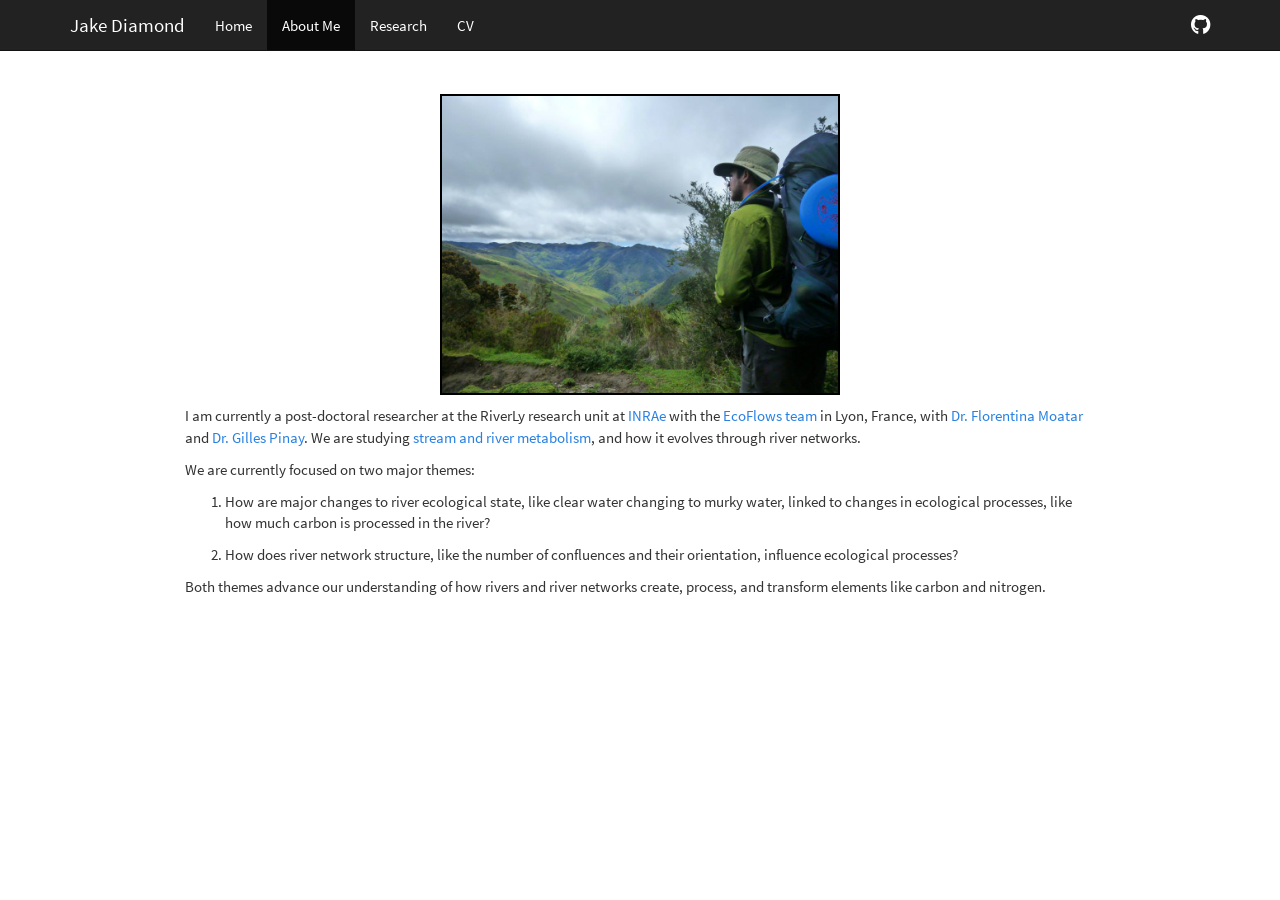
==== about.html @ f37bc291 "updates to about me and research" ====
<!DOCTYPE html>

<html>

<head>

<meta charset="utf-8" />
<meta name="generator" content="pandoc" />
<meta http-equiv="X-UA-Compatible" content="IE=EDGE" />




<title>Jake Diamond’s Research Website</title>

<script src="site_libs/jquery-1.11.3/jquery.min.js"></script>
<meta name="viewport" content="width=device-width, initial-scale=1" />
<link href="site_libs/bootstrap-3.3.5/css/cosmo.min.css" rel="stylesheet" />
<script src="site_libs/bootstrap-3.3.5/js/bootstrap.min.js"></script>
<script src="site_libs/bootstrap-3.3.5/shim/html5shiv.min.js"></script>
<script src="site_libs/bootstrap-3.3.5/shim/respond.min.js"></script>
<script src="site_libs/navigation-1.1/tabsets.js"></script>
<link href="site_libs/highlightjs-9.12.0/textmate.css" rel="stylesheet" />
<script src="site_libs/highlightjs-9.12.0/highlight.js"></script>
<link href="site_libs/font-awesome-5.1.0/css/all.css" rel="stylesheet" />
<link href="site_libs/font-awesome-5.1.0/css/v4-shims.css" rel="stylesheet" />
<meta name="title" content="Jake Diamond's Website">
<meta name="description" content="Jake Diamond's Research Website">
<meta name="keywords" content="hydrology, ecology, ecohydrology, science">
<meta name="author" content="Jake Diamond">

<style type="text/css">code{white-space: pre;}</style>
<style type="text/css">
  pre:not([class]) {
    background-color: white;
  }
</style>
<script type="text/javascript">
if (window.hljs) {
  hljs.configure({languages: []});
  hljs.initHighlightingOnLoad();
  if (document.readyState && document.readyState === "complete") {
    window.setTimeout(function() { hljs.initHighlighting(); }, 0);
  }
}
</script>



<style type="text/css">
h1 {
  font-size: 34px;
}
h1.title {
  font-size: 38px;
}
h2 {
  font-size: 30px;
}
h3 {
  font-size: 24px;
}
h4 {
  font-size: 18px;
}
h5 {
  font-size: 16px;
}
h6 {
  font-size: 12px;
}
.table th:not([align]) {
  text-align: left;
}
</style>

<link rel="stylesheet" href="styles.css" type="text/css" />



<style type = "text/css">
.main-container {
  max-width: 940px;
  margin-left: auto;
  margin-right: auto;
}
code {
  color: inherit;
  background-color: rgba(0, 0, 0, 0.04);
}
img {
  max-width:100%;
}
.tabbed-pane {
  padding-top: 12px;
}
.html-widget {
  margin-bottom: 20px;
}
button.code-folding-btn:focus {
  outline: none;
}
summary {
  display: list-item;
}
</style>


<style type="text/css">
/* padding for bootstrap navbar */
body {
  padding-top: 51px;
  padding-bottom: 40px;
}
/* offset scroll position for anchor links (for fixed navbar)  */
.section h1 {
  padding-top: 56px;
  margin-top: -56px;
}
.section h2 {
  padding-top: 56px;
  margin-top: -56px;
}
.section h3 {
  padding-top: 56px;
  margin-top: -56px;
}
.section h4 {
  padding-top: 56px;
  margin-top: -56px;
}
.section h5 {
  padding-top: 56px;
  margin-top: -56px;
}
.section h6 {
  padding-top: 56px;
  margin-top: -56px;
}
.dropdown-submenu {
  position: relative;
}
.dropdown-submenu>.dropdown-menu {
  top: 0;
  left: 100%;
  margin-top: -6px;
  margin-left: -1px;
  border-radius: 0 6px 6px 6px;
}
.dropdown-submenu:hover>.dropdown-menu {
  display: block;
}
.dropdown-submenu>a:after {
  display: block;
  content: " ";
  float: right;
  width: 0;
  height: 0;
  border-color: transparent;
  border-style: solid;
  border-width: 5px 0 5px 5px;
  border-left-color: #cccccc;
  margin-top: 5px;
  margin-right: -10px;
}
.dropdown-submenu:hover>a:after {
  border-left-color: #ffffff;
}
.dropdown-submenu.pull-left {
  float: none;
}
.dropdown-submenu.pull-left>.dropdown-menu {
  left: -100%;
  margin-left: 10px;
  border-radius: 6px 0 6px 6px;
}
</style>

<script>
// manage active state of menu based on current page
$(document).ready(function () {
  // active menu anchor
  href = window.location.pathname
  href = href.substr(href.lastIndexOf('/') + 1)
  if (href === "")
    href = "index.html";
  var menuAnchor = $('a[href="' + href + '"]');

  // mark it active
  menuAnchor.parent().addClass('active');

  // if it's got a parent navbar menu mark it active as well
  menuAnchor.closest('li.dropdown').addClass('active');
});
</script>

<!-- tabsets -->

<style type="text/css">
.tabset-dropdown > .nav-tabs {
  display: inline-table;
  max-height: 500px;
  min-height: 44px;
  overflow-y: auto;
  background: white;
  border: 1px solid #ddd;
  border-radius: 4px;
}

.tabset-dropdown > .nav-tabs > li.active:before {
  content: "";
  font-family: 'Glyphicons Halflings';
  display: inline-block;
  padding: 10px;
  border-right: 1px solid #ddd;
}

.tabset-dropdown > .nav-tabs.nav-tabs-open > li.active:before {
  content: "&#xe258;";
  border: none;
}

.tabset-dropdown > .nav-tabs.nav-tabs-open:before {
  content: "";
  font-family: 'Glyphicons Halflings';
  display: inline-block;
  padding: 10px;
  border-right: 1px solid #ddd;
}

.tabset-dropdown > .nav-tabs > li.active {
  display: block;
}

.tabset-dropdown > .nav-tabs > li > a,
.tabset-dropdown > .nav-tabs > li > a:focus,
.tabset-dropdown > .nav-tabs > li > a:hover {
  border: none;
  display: inline-block;
  border-radius: 4px;
  background-color: transparent;
}

.tabset-dropdown > .nav-tabs.nav-tabs-open > li {
  display: block;
  float: none;
}

.tabset-dropdown > .nav-tabs > li {
  display: none;
}
</style>

<!-- code folding -->




</head>

<body>


<div class="container-fluid main-container">




<div class="navbar navbar-default  navbar-fixed-top" role="navigation">
  <div class="container">
    <div class="navbar-header">
      <button type="button" class="navbar-toggle collapsed" data-toggle="collapse" data-target="#navbar">
        <span class="icon-bar"></span>
        <span class="icon-bar"></span>
        <span class="icon-bar"></span>
      </button>
      <a class="navbar-brand" href="index.html">Jake Diamond</a>
    </div>
    <div id="navbar" class="navbar-collapse collapse">
      <ul class="nav navbar-nav">
        <li>
  <a href="index.html">Home</a>
</li>
<li>
  <a href="about.html">About Me</a>
</li>
<li>
  <a href="research.html">Research</a>
</li>
<li>
  <a href="./docs/CV.pdf">CV</a>
</li>
      </ul>
      <ul class="nav navbar-nav navbar-right">
        <li>
  <a href="http://github.com/jakediamond">
    <span class="fa fa-github fa-lg"></span>
     
  </a>
</li>
      </ul>
    </div><!--/.nav-collapse -->
  </div><!--/.container -->
</div><!--/.navbar -->

<div class="fluid-row" id="header">




</div>


<p><br />
<br />
<img src="images/cordillera_central.jpg" width="400px" style="display:block; margin:auto; padding:2px; background-color:#000000" /></p>
<p>I am currently a post-doctoral researcher at the RiverLy research unit at <a href="https://riverly.inrae.fr/en/home">INRAe</a> with the <a href="https://ecoflows.inrae.fr/">EcoFlows team</a> in Lyon, France, with <a href="https://scholar.google.fr/citations?user=LzbYKSAAAAAJ&amp;hl=en&amp;oi=ao">Dr. Florentina Moatar</a> and <a href="https://scholar.google.fr/citations?hl=en&amp;user=gZAJ_rQAAAAJ">Dr. Gilles Pinay</a>. We are studying <a href="https://en.wikipedia.org/wiki/Stream_metabolism">stream and river metabolism</a>, and how it evolves through river networks.</p>
<p>We are currently focused on two major themes:</p>
<ol style="list-style-type: decimal">
<li><p>How are major changes to river ecological state, like clear water changing to murky water, linked to changes in ecological processes, like how much carbon is processed in the river?</p></li>
<li><p>How does river network structure, like the number of confluences and their orientation, influence ecological processes?</p></li>
</ol>
<p>Both themes advance our understanding of how rivers and river networks create, process, and transform elements like carbon and nitrogen.</p>




</div>

<script>

// add bootstrap table styles to pandoc tables
function bootstrapStylePandocTables() {
  $('tr.header').parent('thead').parent('table').addClass('table table-condensed');
}
$(document).ready(function () {
  bootstrapStylePandocTables();
});


</script>

<!-- tabsets -->

<script>
$(document).ready(function () {
  window.buildTabsets("TOC");
});

$(document).ready(function () {
  $('.tabset-dropdown > .nav-tabs > li').click(function () {
    $(this).parent().toggleClass('nav-tabs-open')
  });
});
</script>

<!-- code folding -->


<!-- dynamically load mathjax for compatibility with self-contained -->
<script>
  (function () {
    var script = document.createElement("script");
    script.type = "text/javascript";
    script.src  = "https://mathjax.rstudio.com/latest/MathJax.js?config=TeX-AMS-MML_HTMLorMML";
    document.getElementsByTagName("head")[0].appendChild(script);
  })();
</script>

</body>
</html>
---- site_libs/bootstrap-3.3.5/css/cosmo.min.css ----
@font-face {
  font-family: 'Source Sans Pro';
  font-style: normal;
  font-weight: 300;
  src: url(fonts/SourceSansProLight.ttf) format('truetype');
}
@font-face {
  font-family: 'Source Sans Pro';
  font-style: normal;
  font-weight: 400;
  src: url(fonts/SourceSansPro.ttf) format('truetype');
}
@font-face {
  font-family: 'Source Sans Pro';
  font-style: normal;
  font-weight: 700;
  src: url(fonts/SourceSansProBold.ttf) format('truetype');
}

/*!
 * bootswatch v3.3.6
 * Homepage: http://bootswatch.com
 * Copyright 2012-2015 Thomas Park
 * Licensed under MIT
 * Based on Bootstrap
*//*!
 * Bootstrap v3.3.6 (http://getbootstrap.com)
 * Copyright 2011-2015 Twitter, Inc.
 * Licensed under MIT (https://github.com/twbs/bootstrap/blob/master/LICENSE)
 *//*! normalize.css v3.0.3 | MIT License | github.com/necolas/normalize.css */html{font-family:sans-serif;-ms-text-size-adjust:100%;-webkit-text-size-adjust:100%}body{margin:0}article,aside,details,figcaption,figure,footer,header,hgroup,main,menu,nav,section,summary{display:block}audio,canvas,progress,video{display:inline-block;vertical-align:baseline}audio:not([controls]){display:none;height:0}[hidden],template{display:none}a{background-color:transparent}a:active,a:hover{outline:0}abbr[title]{border-bottom:1px dotted}b,strong{font-weight:bold}dfn{font-style:italic}h1{font-size:2em;margin:0.67em 0}mark{background:#ff0;color:#000}small{font-size:80%}sub,sup{font-size:75%;line-height:0;position:relative;vertical-align:baseline}sup{top:-0.5em}sub{bottom:-0.25em}img{border:0}svg:not(:root){overflow:hidden}figure{margin:1em 40px}hr{-webkit-box-sizing:content-box;-moz-box-sizing:content-box;box-sizing:content-box;height:0}pre{overflow:auto}code,kbd,pre,samp{font-family:monospace, monospace;font-size:1em}button,input,optgroup,select,textarea{color:inherit;font:inherit;margin:0}button{overflow:visible}button,select{text-transform:none}button,html input[type="button"],input[type="reset"],input[type="submit"]{-webkit-appearance:button;cursor:pointer}button[disabled],html input[disabled]{cursor:default}button::-moz-focus-inner,input::-moz-focus-inner{border:0;padding:0}input{line-height:normal}input[type="checkbox"],input[type="radio"]{-webkit-box-sizing:border-box;-moz-box-sizing:border-box;box-sizing:border-box;padding:0}input[type="number"]::-webkit-inner-spin-button,input[type="number"]::-webkit-outer-spin-button{height:auto}input[type="search"]{-webkit-appearance:textfield;-webkit-box-sizing:content-box;-moz-box-sizing:content-box;box-sizing:content-box}input[type="search"]::-webkit-search-cancel-button,input[type="search"]::-webkit-search-decoration{-webkit-appearance:none}fieldset{border:1px solid #c0c0c0;margin:0 2px;padding:0.35em 0.625em 0.75em}legend{border:0;padding:0}textarea{overflow:auto}optgroup{font-weight:bold}table{border-collapse:collapse;border-spacing:0}td,th{padding:0}/*! Source: https://github.com/h5bp/html5-boilerplate/blob/master/src/css/main.css */@media print{*,*:before,*:after{background:transparent !important;color:#000 !important;-webkit-box-shadow:none !important;box-shadow:none !important;text-shadow:none !important}a,a:visited{text-decoration:underline}a[href]:after{content:" (" attr(href) ")"}abbr[title]:after{content:" (" attr(title) ")"}a[href^="#"]:after,a[href^="javascript:"]:after{content:""}pre,blockquote{border:1px solid #999;page-break-inside:avoid}thead{display:table-header-group}tr,img{page-break-inside:avoid}img{max-width:100% !important}p,h2,h3{orphans:3;widows:3}h2,h3{page-break-after:avoid}.navbar{display:none}.btn>.caret,.dropup>.btn>.caret{border-top-color:#000 !important}.label{border:1px solid #000}.table{border-collapse:collapse !important}.table td,.table th{background-color:#fff !important}.table-bordered th,.table-bordered td{border:1px solid #ddd !important}}@font-face{font-family:'Glyphicons Halflings';src:url('../fonts/glyphicons-halflings-regular.eot');src:url('../fonts/glyphicons-halflings-regular.eot?#iefix') format('embedded-opentype'),url('../fonts/glyphicons-halflings-regular.woff') format('woff'),url('../fonts/glyphicons-halflings-regular.ttf') format('truetype'),url('../fonts/glyphicons-halflings-regular.svg#glyphicons_halflingsregular') format('svg')}.glyphicon{position:relative;top:1px;display:inline-block;font-family:'Glyphicons Halflings';font-style:normal;font-weight:normal;line-height:1;-webkit-font-smoothing:antialiased;-moz-osx-font-smoothing:grayscale}.glyphicon-asterisk:before{content:"\002a"}.glyphicon-plus:before{content:"\002b"}.glyphicon-euro:before,.glyphicon-eur:before{content:"\20ac"}.glyphicon-minus:before{content:"\2212"}.glyphicon-cloud:before{content:"\2601"}.glyphicon-envelope:before{content:"\2709"}.glyphicon-pencil:before{content:"\270f"}.glyphicon-glass:before{content:"\e001"}.glyphicon-music:before{content:"\e002"}.glyphicon-search:before{content:"\e003"}.glyphicon-heart:before{content:"\e005"}.glyphicon-star:before{content:"\e006"}.glyphicon-star-empty:before{content:"\e007"}.glyphicon-user:before{content:"\e008"}.glyphicon-film:before{content:"\e009"}.glyphicon-th-large:before{content:"\e010"}.glyphicon-th:before{content:"\e011"}.glyphicon-th-list:before{content:"\e012"}.glyphicon-ok:before{content:"\e013"}.glyphicon-remove:before{content:"\e014"}.glyphicon-zoom-in:before{content:"\e015"}.glyphicon-zoom-out:before{content:"\e016"}.glyphicon-off:before{content:"\e017"}.glyphicon-signal:before{content:"\e018"}.glyphicon-cog:before{content:"\e019"}.glyphicon-trash:before{content:"\e020"}.glyphicon-home:before{content:"\e021"}.glyphicon-file:before{content:"\e022"}.glyphicon-time:before{content:"\e023"}.glyphicon-road:before{content:"\e024"}.glyphicon-download-alt:before{content:"\e025"}.glyphicon-download:before{content:"\e026"}.glyphicon-upload:before{content:"\e027"}.glyphicon-inbox:before{content:"\e028"}.glyphicon-play-circle:before{content:"\e029"}.glyphicon-repeat:before{content:"\e030"}.glyphicon-refresh:before{content:"\e031"}.glyphicon-list-alt:before{content:"\e032"}.glyphicon-lock:before{content:"\e033"}.glyphicon-flag:before{content:"\e034"}.glyphicon-headphones:before{content:"\e035"}.glyphicon-volume-off:before{content:"\e036"}.glyphicon-volume-down:before{content:"\e037"}.glyphicon-volume-up:before{content:"\e038"}.glyphicon-qrcode:before{content:"\e039"}.glyphicon-barcode:before{content:"\e040"}.glyphicon-tag:before{content:"\e041"}.glyphicon-tags:before{content:"\e042"}.glyphicon-book:before{content:"\e043"}.glyphicon-bookmark:before{content:"\e044"}.glyphicon-print:before{content:"\e045"}.glyphicon-camera:before{content:"\e046"}.glyphicon-font:before{content:"\e047"}.glyphicon-bold:before{content:"\e048"}.glyphicon-italic:before{content:"\e049"}.glyphicon-text-height:before{content:"\e050"}.glyphicon-text-width:before{content:"\e051"}.glyphicon-align-left:before{content:"\e052"}.glyphicon-align-center:before{content:"\e053"}.glyphicon-align-right:before{content:"\e054"}.glyphicon-align-justify:before{content:"\e055"}.glyphicon-list:before{content:"\e056"}.glyphicon-indent-left:before{content:"\e057"}.glyphicon-indent-right:before{content:"\e058"}.glyphicon-facetime-video:before{content:"\e059"}.glyphicon-picture:before{content:"\e060"}.glyphicon-map-marker:before{content:"\e062"}.glyphicon-adjust:before{content:"\e063"}.glyphicon-tint:before{content:"\e064"}.glyphicon-edit:before{content:"\e065"}.glyphicon-share:before{content:"\e066"}.glyphicon-check:before{content:"\e067"}.glyphicon-move:before{content:"\e068"}.glyphicon-step-backward:before{content:"\e069"}.glyphicon-fast-backward:before{content:"\e070"}.glyphicon-backward:before{content:"\e071"}.glyphicon-play:before{content:"\e072"}.glyphicon-pause:before{content:"\e073"}.glyphicon-stop:before{content:"\e074"}.glyphicon-forward:before{content:"\e075"}.glyphicon-fast-forward:before{content:"\e076"}.glyphicon-step-forward:before{content:"\e077"}.glyphicon-eject:before{content:"\e078"}.glyphicon-chevron-left:before{content:"\e079"}.glyphicon-chevron-right:before{content:"\e080"}.glyphicon-plus-sign:before{content:"\e081"}.glyphicon-minus-sign:before{content:"\e082"}.glyphicon-remove-sign:before{content:"\e083"}.glyphicon-ok-sign:before{content:"\e084"}.glyphicon-question-sign:before{content:"\e085"}.glyphicon-info-sign:before{content:"\e086"}.glyphicon-screenshot:before{content:"\e087"}.glyphicon-remove-circle:before{content:"\e088"}.glyphicon-ok-circle:before{content:"\e089"}.glyphicon-ban-circle:before{content:"\e090"}.glyphicon-arrow-left:before{content:"\e091"}.glyphicon-arrow-right:before{content:"\e092"}.glyphicon-arrow-up:before{content:"\e093"}.glyphicon-arrow-down:before{content:"\e094"}.glyphicon-share-alt:before{content:"\e095"}.glyphicon-resize-full:before{content:"\e096"}.glyphicon-resize-small:before{content:"\e097"}.glyphicon-exclamation-sign:before{content:"\e101"}.glyphicon-gift:before{content:"\e102"}.glyphicon-leaf:before{content:"\e103"}.glyphicon-fire:before{content:"\e104"}.glyphicon-eye-open:before{content:"\e105"}.glyphicon-eye-close:before{content:"\e106"}.glyphicon-warning-sign:before{content:"\e107"}.glyphicon-plane:before{content:"\e108"}.glyphicon-calendar:before{content:"\e109"}.glyphicon-random:before{content:"\e110"}.glyphicon-comment:before{content:"\e111"}.glyphicon-magnet:before{content:"\e112"}.glyphicon-chevron-up:before{content:"\e113"}.glyphicon-chevron-down:before{content:"\e114"}.glyphicon-retweet:before{content:"\e115"}.glyphicon-shopping-cart:before{content:"\e116"}.glyphicon-folder-close:before{content:"\e117"}.glyphicon-folder-open:before{content:"\e118"}.glyphicon-resize-vertical:before{content:"\e119"}.glyphicon-resize-horizontal:before{content:"\e120"}.glyphicon-hdd:before{content:"\e121"}.glyphicon-bullhorn:before{content:"\e122"}.glyphicon-bell:before{content:"\e123"}.glyphicon-certificate:before{content:"\e124"}.glyphicon-thumbs-up:before{content:"\e125"}.glyphicon-thumbs-down:before{content:"\e126"}.glyphicon-hand-right:before{content:"\e127"}.glyphicon-hand-left:before{content:"\e128"}.glyphicon-hand-up:before{content:"\e129"}.glyphicon-hand-down:before{content:"\e130"}.glyphicon-circle-arrow-right:before{content:"\e131"}.glyphicon-circle-arrow-left:before{content:"\e132"}.glyphicon-circle-arrow-up:before{content:"\e133"}.glyphicon-circle-arrow-down:before{content:"\e134"}.glyphicon-globe:before{content:"\e135"}.glyphicon-wrench:before{content:"\e136"}.glyphicon-tasks:before{content:"\e137"}.glyphicon-filter:before{content:"\e138"}.glyphicon-briefcase:before{content:"\e139"}.glyphicon-fullscreen:before{content:"\e140"}.glyphicon-dashboard:before{content:"\e141"}.glyphicon-paperclip:before{content:"\e142"}.glyphicon-heart-empty:before{content:"\e143"}.glyphicon-link:before{content:"\e144"}.glyphicon-phone:before{content:"\e145"}.glyphicon-pushpin:before{content:"\e146"}.glyphicon-usd:before{content:"\e148"}.glyphicon-gbp:before{content:"\e149"}.glyphicon-sort:before{content:"\e150"}.glyphicon-sort-by-alphabet:before{content:"\e151"}.glyphicon-sort-by-alphabet-alt:before{content:"\e152"}.glyphicon-sort-by-order:before{content:"\e153"}.glyphicon-sort-by-order-alt:before{content:"\e154"}.glyphicon-sort-by-attributes:before{content:"\e155"}.glyphicon-sort-by-attributes-alt:before{content:"\e156"}.glyphicon-unchecked:before{content:"\e157"}.glyphicon-expand:before{content:"\e158"}.glyphicon-collapse-down:before{content:"\e159"}.glyphicon-collapse-up:before{content:"\e160"}.glyphicon-log-in:before{content:"\e161"}.glyphicon-flash:before{content:"\e162"}.glyphicon-log-out:before{content:"\e163"}.glyphicon-new-window:before{content:"\e164"}.glyphicon-record:before{content:"\e165"}.glyphicon-save:before{content:"\e166"}.glyphicon-open:before{content:"\e167"}.glyphicon-saved:before{content:"\e168"}.glyphicon-import:before{content:"\e169"}.glyphicon-export:before{content:"\e170"}.glyphicon-send:before{content:"\e171"}.glyphicon-floppy-disk:before{content:"\e172"}.glyphicon-floppy-saved:before{content:"\e173"}.glyphicon-floppy-remove:before{content:"\e174"}.glyphicon-floppy-save:before{content:"\e175"}.glyphicon-floppy-open:before{content:"\e176"}.glyphicon-credit-card:before{content:"\e177"}.glyphicon-transfer:before{content:"\e178"}.glyphicon-cutlery:before{content:"\e179"}.glyphicon-header:before{content:"\e180"}.glyphicon-compressed:before{content:"\e181"}.glyphicon-earphone:before{content:"\e182"}.glyphicon-phone-alt:before{content:"\e183"}.glyphicon-tower:before{content:"\e184"}.glyphicon-stats:before{content:"\e185"}.glyphicon-sd-video:before{content:"\e186"}.glyphicon-hd-video:before{content:"\e187"}.glyphicon-subtitles:before{content:"\e188"}.glyphicon-sound-stereo:before{content:"\e189"}.glyphicon-sound-dolby:before{content:"\e190"}.glyphicon-sound-5-1:before{content:"\e191"}.glyphicon-sound-6-1:before{content:"\e192"}.glyphicon-sound-7-1:before{content:"\e193"}.glyphicon-copyright-mark:before{content:"\e194"}.glyphicon-registration-mark:before{content:"\e195"}.glyphicon-cloud-download:before{content:"\e197"}.glyphicon-cloud-upload:before{content:"\e198"}.glyphicon-tree-conifer:before{content:"\e199"}.glyphicon-tree-deciduous:before{content:"\e200"}.glyphicon-cd:before{content:"\e201"}.glyphicon-save-file:before{content:"\e202"}.glyphicon-open-file:before{content:"\e203"}.glyphicon-level-up:before{content:"\e204"}.glyphicon-copy:before{content:"\e205"}.glyphicon-paste:before{content:"\e206"}.glyphicon-alert:before{content:"\e209"}.glyphicon-equalizer:before{content:"\e210"}.glyphicon-king:before{content:"\e211"}.glyphicon-queen:before{content:"\e212"}.glyphicon-pawn:before{content:"\e213"}.glyphicon-bishop:before{content:"\e214"}.glyphicon-knight:before{content:"\e215"}.glyphicon-baby-formula:before{content:"\e216"}.glyphicon-tent:before{content:"\26fa"}.glyphicon-blackboard:before{content:"\e218"}.glyphicon-bed:before{content:"\e219"}.glyphicon-apple:before{content:"\f8ff"}.glyphicon-erase:before{content:"\e221"}.glyphicon-hourglass:before{content:"\231b"}.glyphicon-lamp:before{content:"\e223"}.glyphicon-duplicate:before{content:"\e224"}.glyphicon-piggy-bank:before{content:"\e225"}.glyphicon-scissors:before{content:"\e226"}.glyphicon-bitcoin:before{content:"\e227"}.glyphicon-btc:before{content:"\e227"}.glyphicon-xbt:before{content:"\e227"}.glyphicon-yen:before{content:"\00a5"}.glyphicon-jpy:before{content:"\00a5"}.glyphicon-ruble:before{content:"\20bd"}.glyphicon-rub:before{content:"\20bd"}.glyphicon-scale:before{content:"\e230"}.glyphicon-ice-lolly:before{content:"\e231"}.glyphicon-ice-lolly-tasted:before{content:"\e232"}.glyphicon-education:before{content:"\e233"}.glyphicon-option-horizontal:before{content:"\e234"}.glyphicon-option-vertical:before{content:"\e235"}.glyphicon-menu-hamburger:before{content:"\e236"}.glyphicon-modal-window:before{content:"\e237"}.glyphicon-oil:before{content:"\e238"}.glyphicon-grain:before{content:"\e239"}.glyphicon-sunglasses:before{content:"\e240"}.glyphicon-text-size:before{content:"\e241"}.glyphicon-text-color:before{content:"\e242"}.glyphicon-text-background:before{content:"\e243"}.glyphicon-object-align-top:before{content:"\e244"}.glyphicon-object-align-bottom:before{content:"\e245"}.glyphicon-object-align-horizontal:before{content:"\e246"}.glyphicon-object-align-left:before{content:"\e247"}.glyphicon-object-align-vertical:before{content:"\e248"}.glyphicon-object-align-right:before{content:"\e249"}.glyphicon-triangle-right:before{content:"\e250"}.glyphicon-triangle-left:before{content:"\e251"}.glyphicon-triangle-bottom:before{content:"\e252"}.glyphicon-triangle-top:before{content:"\e253"}.glyphicon-console:before{content:"\e254"}.glyphicon-superscript:before{content:"\e255"}.glyphicon-subscript:before{content:"\e256"}.glyphicon-menu-left:before{content:"\e257"}.glyphicon-menu-right:before{content:"\e258"}.glyphicon-menu-down:before{content:"\e259"}.glyphicon-menu-up:before{content:"\e260"}*{-webkit-box-sizing:border-box;-moz-box-sizing:border-box;box-sizing:border-box}*:before,*:after{-webkit-box-sizing:border-box;-moz-box-sizing:border-box;box-sizing:border-box}html{font-size:10px;-webkit-tap-highlight-color:rgba(0,0,0,0)}body{font-family:"Source Sans Pro",Calibri,Candara,Arial,sans-serif;font-size:15px;line-height:1.42857143;color:#333333;background-color:#ffffff}input,button,select,textarea{font-family:inherit;font-size:inherit;line-height:inherit}a{color:#2780e3;text-decoration:none}a:hover,a:focus{color:#165ba8;text-decoration:underline}a:focus{outline:thin dotted;outline:5px auto -webkit-focus-ring-color;outline-offset:-2px}figure{margin:0}img{vertical-align:middle}.img-responsive,.thumbnail>img,.thumbnail a>img,.carousel-inner>.item>img,.carousel-inner>.item>a>img{display:block;max-width:100%;height:auto}.img-rounded{border-radius:0}.img-thumbnail{padding:4px;line-height:1.42857143;background-color:#ffffff;border:1px solid #dddddd;border-radius:0;-webkit-transition:all .2s ease-in-out;-o-transition:all .2s ease-in-out;transition:all .2s ease-in-out;display:inline-block;max-width:100%;height:auto}.img-circle{border-radius:50%}hr{margin-top:21px;margin-bottom:21px;border:0;border-top:1px solid #e6e6e6}.sr-only{position:absolute;width:1px;height:1px;margin:-1px;padding:0;overflow:hidden;clip:rect(0, 0, 0, 0);border:0}.sr-only-focusable:active,.sr-only-focusable:focus{position:static;width:auto;height:auto;margin:0;overflow:visible;clip:auto}[role="button"]{cursor:pointer}h1,h2,h3,h4,h5,h6,.h1,.h2,.h3,.h4,.h5,.h6{font-family:"Source Sans Pro",Calibri,Candara,Arial,sans-serif;font-weight:300;line-height:1.1;color:inherit}h1 small,h2 small,h3 small,h4 small,h5 small,h6 small,.h1 small,.h2 small,.h3 small,.h4 small,.h5 small,.h6 small,h1 .small,h2 .small,h3 .small,h4 .small,h5 .small,h6 .small,.h1 .small,.h2 .small,.h3 .small,.h4 .small,.h5 .small,.h6 .small{font-weight:normal;line-height:1;color:#999999}h1,.h1,h2,.h2,h3,.h3{margin-top:21px;margin-bottom:10.5px}h1 small,.h1 small,h2 small,.h2 small,h3 small,.h3 small,h1 .small,.h1 .small,h2 .small,.h2 .small,h3 .small,.h3 .small{font-size:65%}h4,.h4,h5,.h5,h6,.h6{margin-top:10.5px;margin-bottom:10.5px}h4 small,.h4 small,h5 small,.h5 small,h6 small,.h6 small,h4 .small,.h4 .small,h5 .small,.h5 .small,h6 .small,.h6 .small{font-size:75%}h1,.h1{font-size:39px}h2,.h2{font-size:32px}h3,.h3{font-size:26px}h4,.h4{font-size:19px}h5,.h5{font-size:15px}h6,.h6{font-size:13px}p{margin:0 0 10.5px}.lead{margin-bottom:21px;font-size:17px;font-weight:300;line-height:1.4}@media (min-width:768px){.lead{font-size:22.5px}}small,.small{font-size:86%}mark,.mark{background-color:#ff7518;padding:.2em}.text-left{text-align:left}.text-right{text-align:right}.text-center{text-align:center}.text-justify{text-align:justify}.text-nowrap{white-space:nowrap}.text-lowercase{text-transform:lowercase}.text-uppercase{text-transform:uppercase}.text-capitalize{text-transform:capitalize}.text-muted{color:#999999}.text-primary{color:#2780e3}a.text-primary:hover,a.text-primary:focus{color:#1967be}.text-success{color:#ffffff}a.text-success:hover,a.text-success:focus{color:#e6e6e6}.text-info{color:#ffffff}a.text-info:hover,a.text-info:focus{color:#e6e6e6}.text-warning{color:#ffffff}a.text-warning:hover,a.text-warning:focus{color:#e6e6e6}.text-danger{color:#ffffff}a.text-danger:hover,a.text-danger:focus{color:#e6e6e6}.bg-primary{color:#fff;background-color:#2780e3}a.bg-primary:hover,a.bg-primary:focus{background-color:#1967be}.bg-success{background-color:#3fb618}a.bg-success:hover,a.bg-success:focus{background-color:#2f8912}.bg-info{background-color:#9954bb}a.bg-info:hover,a.bg-info:focus{background-color:#7e3f9d}.bg-warning{background-color:#ff7518}a.bg-warning:hover,a.bg-warning:focus{background-color:#e45c00}.bg-danger{background-color:#ff0039}a.bg-danger:hover,a.bg-danger:focus{background-color:#cc002e}.page-header{padding-bottom:9.5px;margin:42px 0 21px;border-bottom:1px solid #e6e6e6}ul,ol{margin-top:0;margin-bottom:10.5px}ul ul,ol ul,ul ol,ol ol{margin-bottom:0}.list-unstyled{padding-left:0;list-style:none}.list-inline{padding-left:0;list-style:none;margin-left:-5px}.list-inline>li{display:inline-block;padding-left:5px;padding-right:5px}dl{margin-top:0;margin-bottom:21px}dt,dd{line-height:1.42857143}dt{font-weight:bold}dd{margin-left:0}@media (min-width:768px){.dl-horizontal dt{float:left;width:160px;clear:left;text-align:right;overflow:hidden;text-overflow:ellipsis;white-space:nowrap}.dl-horizontal dd{margin-left:180px}}abbr[title],abbr[data-original-title]{cursor:help;border-bottom:1px dotted #999999}.initialism{font-size:90%;text-transform:uppercase}blockquote{padding:10.5px 21px;margin:0 0 21px;font-size:18.75px;border-left:5px solid #e6e6e6}blockquote p:last-child,blockquote ul:last-child,blockquote ol:last-child{margin-bottom:0}blockquote footer,blockquote small,blockquote .small{display:block;font-size:80%;line-height:1.42857143;color:#999999}blockquote footer:before,blockquote small:before,blockquote .small:before{content:'\2014 \00A0'}.blockquote-reverse,blockquote.pull-right{padding-right:15px;padding-left:0;border-right:5px solid #e6e6e6;border-left:0;text-align:right}.blockquote-reverse footer:before,blockquote.pull-right footer:before,.blockquote-reverse small:before,blockquote.pull-right small:before,.blockquote-reverse .small:before,blockquote.pull-right .small:before{content:''}.blockquote-reverse footer:after,blockquote.pull-right footer:after,.blockquote-reverse small:after,blockquote.pull-right small:after,.blockquote-reverse .small:after,blockquote.pull-right .small:after{content:'\00A0 \2014'}address{margin-bottom:21px;font-style:normal;line-height:1.42857143}code,kbd,pre,samp{font-family:monospace}code{padding:2px 4px;font-size:90%;color:#c7254e;background-color:#f9f2f4;border-radius:0}kbd{padding:2px 4px;font-size:90%;color:#ffffff;background-color:#333333;border-radius:0;-webkit-box-shadow:inset 0 -1px 0 rgba(0,0,0,0.25);box-shadow:inset 0 -1px 0 rgba(0,0,0,0.25)}kbd kbd{padding:0;font-size:100%;font-weight:bold;-webkit-box-shadow:none;box-shadow:none}pre{display:block;padding:10px;margin:0 0 10.5px;font-size:14px;line-height:1.42857143;word-break:break-all;word-wrap:break-word;color:#333333;background-color:#f5f5f5;border:1px solid #cccccc;border-radius:0}pre code{padding:0;font-size:inherit;color:inherit;white-space:pre-wrap;background-color:transparent;border-radius:0}.pre-scrollable{max-height:340px;overflow-y:scroll}.container{margin-right:auto;margin-left:auto;padding-left:15px;padding-right:15px}@media (min-width:768px){.container{width:750px}}@media (min-width:992px){.container{width:970px}}@media (min-width:1200px){.container{width:1170px}}.container-fluid{margin-right:auto;margin-left:auto;padding-left:15px;padding-right:15px}.row{margin-left:-15px;margin-right:-15px}.col-xs-1,.col-sm-1,.col-md-1,.col-lg-1,.col-xs-2,.col-sm-2,.col-md-2,.col-lg-2,.col-xs-3,.col-sm-3,.col-md-3,.col-lg-3,.col-xs-4,.col-sm-4,.col-md-4,.col-lg-4,.col-xs-5,.col-sm-5,.col-md-5,.col-lg-5,.col-xs-6,.col-sm-6,.col-md-6,.col-lg-6,.col-xs-7,.col-sm-7,.col-md-7,.col-lg-7,.col-xs-8,.col-sm-8,.col-md-8,.col-lg-8,.col-xs-9,.col-sm-9,.col-md-9,.col-lg-9,.col-xs-10,.col-sm-10,.col-md-10,.col-lg-10,.col-xs-11,.col-sm-11,.col-md-11,.col-lg-11,.col-xs-12,.col-sm-12,.col-md-12,.col-lg-12{position:relative;min-height:1px;padding-left:15px;padding-right:15px}.col-xs-1,.col-xs-2,.col-xs-3,.col-xs-4,.col-xs-5,.col-xs-6,.col-xs-7,.col-xs-8,.col-xs-9,.col-xs-10,.col-xs-11,.col-xs-12{float:left}.col-xs-12{width:100%}.col-xs-11{width:91.66666667%}.col-xs-10{width:83.33333333%}.col-xs-9{width:75%}.col-xs-8{width:66.66666667%}.col-xs-7{width:58.33333333%}.col-xs-6{width:50%}.col-xs-5{width:41.66666667%}.col-xs-4{width:33.33333333%}.col-xs-3{width:25%}.col-xs-2{width:16.66666667%}.col-xs-1{width:8.33333333%}.col-xs-pull-12{right:100%}.col-xs-pull-11{right:91.66666667%}.col-xs-pull-10{right:83.33333333%}.col-xs-pull-9{right:75%}.col-xs-pull-8{right:66.66666667%}.col-xs-pull-7{right:58.33333333%}.col-xs-pull-6{right:50%}.col-xs-pull-5{right:41.66666667%}.col-xs-pull-4{right:33.33333333%}.col-xs-pull-3{right:25%}.col-xs-pull-2{right:16.66666667%}.col-xs-pull-1{right:8.33333333%}.col-xs-pull-0{right:auto}.col-xs-push-12{left:100%}.col-xs-push-11{left:91.66666667%}.col-xs-push-10{left:83.33333333%}.col-xs-push-9{left:75%}.col-xs-push-8{left:66.66666667%}.col-xs-push-7{left:58.33333333%}.col-xs-push-6{left:50%}.col-xs-push-5{left:41.66666667%}.col-xs-push-4{left:33.33333333%}.col-xs-push-3{left:25%}.col-xs-push-2{left:16.66666667%}.col-xs-push-1{left:8.33333333%}.col-xs-push-0{left:auto}.col-xs-offset-12{margin-left:100%}.col-xs-offset-11{margin-left:91.66666667%}.col-xs-offset-10{margin-left:83.33333333%}.col-xs-offset-9{margin-left:75%}.col-xs-offset-8{margin-left:66.66666667%}.col-xs-offset-7{margin-left:58.33333333%}.col-xs-offset-6{margin-left:50%}.col-xs-offset-5{margin-left:41.66666667%}.col-xs-offset-4{margin-left:33.33333333%}.col-xs-offset-3{margin-left:25%}.col-xs-offset-2{margin-left:16.66666667%}.col-xs-offset-1{margin-left:8.33333333%}.col-xs-offset-0{margin-left:0%}@media (min-width:768px){.col-sm-1,.col-sm-2,.col-sm-3,.col-sm-4,.col-sm-5,.col-sm-6,.col-sm-7,.col-sm-8,.col-sm-9,.col-sm-10,.col-sm-11,.col-sm-12{float:left}.col-sm-12{width:100%}.col-sm-11{width:91.66666667%}.col-sm-10{width:83.33333333%}.col-sm-9{width:75%}.col-sm-8{width:66.66666667%}.col-sm-7{width:58.33333333%}.col-sm-6{width:50%}.col-sm-5{width:41.66666667%}.col-sm-4{width:33.33333333%}.col-sm-3{width:25%}.col-sm-2{width:16.66666667%}.col-sm-1{width:8.33333333%}.col-sm-pull-12{right:100%}.col-sm-pull-11{right:91.66666667%}.col-sm-pull-10{right:83.33333333%}.col-sm-pull-9{right:75%}.col-sm-pull-8{right:66.66666667%}.col-sm-pull-7{right:58.33333333%}.col-sm-pull-6{right:50%}.col-sm-pull-5{right:41.66666667%}.col-sm-pull-4{right:33.33333333%}.col-sm-pull-3{right:25%}.col-sm-pull-2{right:16.66666667%}.col-sm-pull-1{right:8.33333333%}.col-sm-pull-0{right:auto}.col-sm-push-12{left:100%}.col-sm-push-11{left:91.66666667%}.col-sm-push-10{left:83.33333333%}.col-sm-push-9{left:75%}.col-sm-push-8{left:66.66666667%}.col-sm-push-7{left:58.33333333%}.col-sm-push-6{left:50%}.col-sm-push-5{left:41.66666667%}.col-sm-push-4{left:33.33333333%}.col-sm-push-3{left:25%}.col-sm-push-2{left:16.66666667%}.col-sm-push-1{left:8.33333333%}.col-sm-push-0{left:auto}.col-sm-offset-12{margin-left:100%}.col-sm-offset-11{margin-left:91.66666667%}.col-sm-offset-10{margin-left:83.33333333%}.col-sm-offset-9{margin-left:75%}.col-sm-offset-8{margin-left:66.66666667%}.col-sm-offset-7{margin-left:58.33333333%}.col-sm-offset-6{margin-left:50%}.col-sm-offset-5{margin-left:41.66666667%}.col-sm-offset-4{margin-left:33.33333333%}.col-sm-offset-3{margin-left:25%}.col-sm-offset-2{margin-left:16.66666667%}.col-sm-offset-1{margin-left:8.33333333%}.col-sm-offset-0{margin-left:0%}}@media (min-width:992px){.col-md-1,.col-md-2,.col-md-3,.col-md-4,.col-md-5,.col-md-6,.col-md-7,.col-md-8,.col-md-9,.col-md-10,.col-md-11,.col-md-12{float:left}.col-md-12{width:100%}.col-md-11{width:91.66666667%}.col-md-10{width:83.33333333%}.col-md-9{width:75%}.col-md-8{width:66.66666667%}.col-md-7{width:58.33333333%}.col-md-6{width:50%}.col-md-5{width:41.66666667%}.col-md-4{width:33.33333333%}.col-md-3{width:25%}.col-md-2{width:16.66666667%}.col-md-1{width:8.33333333%}.col-md-pull-12{right:100%}.col-md-pull-11{right:91.66666667%}.col-md-pull-10{right:83.33333333%}.col-md-pull-9{right:75%}.col-md-pull-8{right:66.66666667%}.col-md-pull-7{right:58.33333333%}.col-md-pull-6{right:50%}.col-md-pull-5{right:41.66666667%}.col-md-pull-4{right:33.33333333%}.col-md-pull-3{right:25%}.col-md-pull-2{right:16.66666667%}.col-md-pull-1{right:8.33333333%}.col-md-pull-0{right:auto}.col-md-push-12{left:100%}.col-md-push-11{left:91.66666667%}.col-md-push-10{left:83.33333333%}.col-md-push-9{left:75%}.col-md-push-8{left:66.66666667%}.col-md-push-7{left:58.33333333%}.col-md-push-6{left:50%}.col-md-push-5{left:41.66666667%}.col-md-push-4{left:33.33333333%}.col-md-push-3{left:25%}.col-md-push-2{left:16.66666667%}.col-md-push-1{left:8.33333333%}.col-md-push-0{left:auto}.col-md-offset-12{margin-left:100%}.col-md-offset-11{margin-left:91.66666667%}.col-md-offset-10{margin-left:83.33333333%}.col-md-offset-9{margin-left:75%}.col-md-offset-8{margin-left:66.66666667%}.col-md-offset-7{margin-left:58.33333333%}.col-md-offset-6{margin-left:50%}.col-md-offset-5{margin-left:41.66666667%}.col-md-offset-4{margin-left:33.33333333%}.col-md-offset-3{margin-left:25%}.col-md-offset-2{margin-left:16.66666667%}.col-md-offset-1{margin-left:8.33333333%}.col-md-offset-0{margin-left:0%}}@media (min-width:1200px){.col-lg-1,.col-lg-2,.col-lg-3,.col-lg-4,.col-lg-5,.col-lg-6,.col-lg-7,.col-lg-8,.col-lg-9,.col-lg-10,.col-lg-11,.col-lg-12{float:left}.col-lg-12{width:100%}.col-lg-11{width:91.66666667%}.col-lg-10{width:83.33333333%}.col-lg-9{width:75%}.col-lg-8{width:66.66666667%}.col-lg-7{width:58.33333333%}.col-lg-6{width:50%}.col-lg-5{width:41.66666667%}.col-lg-4{width:33.33333333%}.col-lg-3{width:25%}.col-lg-2{width:16.66666667%}.col-lg-1{width:8.33333333%}.col-lg-pull-12{right:100%}.col-lg-pull-11{right:91.66666667%}.col-lg-pull-10{right:83.33333333%}.col-lg-pull-9{right:75%}.col-lg-pull-8{right:66.66666667%}.col-lg-pull-7{right:58.33333333%}.col-lg-pull-6{right:50%}.col-lg-pull-5{right:41.66666667%}.col-lg-pull-4{right:33.33333333%}.col-lg-pull-3{right:25%}.col-lg-pull-2{right:16.66666667%}.col-lg-pull-1{right:8.33333333%}.col-lg-pull-0{right:auto}.col-lg-push-12{left:100%}.col-lg-push-11{left:91.66666667%}.col-lg-push-10{left:83.33333333%}.col-lg-push-9{left:75%}.col-lg-push-8{left:66.66666667%}.col-lg-push-7{left:58.33333333%}.col-lg-push-6{left:50%}.col-lg-push-5{left:41.66666667%}.col-lg-push-4{left:33.33333333%}.col-lg-push-3{left:25%}.col-lg-push-2{left:16.66666667%}.col-lg-push-1{left:8.33333333%}.col-lg-push-0{left:auto}.col-lg-offset-12{margin-left:100%}.col-lg-offset-11{margin-left:91.66666667%}.col-lg-offset-10{margin-left:83.33333333%}.col-lg-offset-9{margin-left:75%}.col-lg-offset-8{margin-left:66.66666667%}.col-lg-offset-7{margin-left:58.33333333%}.col-lg-offset-6{margin-left:50%}.col-lg-offset-5{margin-left:41.66666667%}.col-lg-offset-4{margin-left:33.33333333%}.col-lg-offset-3{margin-left:25%}.col-lg-offset-2{margin-left:16.66666667%}.col-lg-offset-1{margin-left:8.33333333%}.col-lg-offset-0{margin-left:0%}}table{background-color:transparent}caption{padding-top:8px;padding-bottom:8px;color:#999999;text-align:left}th{}.table{width:100%;max-width:100%;margin-bottom:21px}.table>thead>tr>th,.table>tbody>tr>th,.table>tfoot>tr>th,.table>thead>tr>td,.table>tbody>tr>td,.table>tfoot>tr>td{padding:8px;line-height:1.42857143;vertical-align:top;border-top:1px solid #dddddd}.table>thead>tr>th{vertical-align:bottom;border-bottom:2px solid #dddddd}.table>caption+thead>tr:first-child>th,.table>colgroup+thead>tr:first-child>th,.table>thead:first-child>tr:first-child>th,.table>caption+thead>tr:first-child>td,.table>colgroup+thead>tr:first-child>td,.table>thead:first-child>tr:first-child>td{border-top:0}.table>tbody+tbody{border-top:2px solid #dddddd}.table .table{background-color:#ffffff}.table-condensed>thead>tr>th,.table-condensed>tbody>tr>th,.table-condensed>tfoot>tr>th,.table-condensed>thead>tr>td,.table-condensed>tbody>tr>td,.table-condensed>tfoot>tr>td{padding:5px}.table-bordered{border:1px solid #dddddd}.table-bordered>thead>tr>th,.table-bordered>tbody>tr>th,.table-bordered>tfoot>tr>th,.table-bordered>thead>tr>td,.table-bordered>tbody>tr>td,.table-bordered>tfoot>tr>td{border:1px solid #dddddd}.table-bordered>thead>tr>th,.table-bordered>thead>tr>td{border-bottom-width:2px}.table-striped>tbody>tr:nth-of-type(odd){background-color:#f9f9f9}.table-hover>tbody>tr:hover{background-color:#f5f5f5}table col[class*="col-"]{position:static;float:none;display:table-column}table td[class*="col-"],table th[class*="col-"]{position:static;float:none;display:table-cell}.table>thead>tr>td.active,.table>tbody>tr>td.active,.table>tfoot>tr>td.active,.table>thead>tr>th.active,.table>tbody>tr>th.active,.table>tfoot>tr>th.active,.table>thead>tr.active>td,.table>tbody>tr.active>td,.table>tfoot>tr.active>td,.table>thead>tr.active>th,.table>tbody>tr.active>th,.table>tfoot>tr.active>th{background-color:#f5f5f5}.table-hover>tbody>tr>td.active:hover,.table-hover>tbody>tr>th.active:hover,.table-hover>tbody>tr.active:hover>td,.table-hover>tbody>tr:hover>.active,.table-hover>tbody>tr.active:hover>th{background-color:#e8e8e8}.table>thead>tr>td.success,.table>tbody>tr>td.success,.table>tfoot>tr>td.success,.table>thead>tr>th.success,.table>tbody>tr>th.success,.table>tfoot>tr>th.success,.table>thead>tr.success>td,.table>tbody>tr.success>td,.table>tfoot>tr.success>td,.table>thead>tr.success>th,.table>tbody>tr.success>th,.table>tfoot>tr.success>th{background-color:#3fb618}.table-hover>tbody>tr>td.success:hover,.table-hover>tbody>tr>th.success:hover,.table-hover>tbody>tr.success:hover>td,.table-hover>tbody>tr:hover>.success,.table-hover>tbody>tr.success:hover>th{background-color:#379f15}.table>thead>tr>td.info,.table>tbody>tr>td.info,.table>tfoot>tr>td.info,.table>thead>tr>th.info,.table>tbody>tr>th.info,.table>tfoot>tr>th.info,.table>thead>tr.info>td,.table>tbody>tr.info>td,.table>tfoot>tr.info>td,.table>thead>tr.info>th,.table>tbody>tr.info>th,.table>tfoot>tr.info>th{background-color:#9954bb}.table-hover>tbody>tr>td.info:hover,.table-hover>tbody>tr>th.info:hover,.table-hover>tbody>tr.info:hover>td,.table-hover>tbody>tr:hover>.info,.table-hover>tbody>tr.info:hover>th{background-color:#8d46b0}.table>thead>tr>td.warning,.table>tbody>tr>td.warning,.table>tfoot>tr>td.warning,.table>thead>tr>th.warning,.table>tbody>tr>th.warning,.table>tfoot>tr>th.warning,.table>thead>tr.warning>td,.table>tbody>tr.warning>td,.table>tfoot>tr.warning>td,.table>thead>tr.warning>th,.table>tbody>tr.warning>th,.table>tfoot>tr.warning>th{background-color:#ff7518}.table-hover>tbody>tr>td.warning:hover,.table-hover>tbody>tr>th.warning:hover,.table-hover>tbody>tr.warning:hover>td,.table-hover>tbody>tr:hover>.warning,.table-hover>tbody>tr.warning:hover>th{background-color:#fe6600}.table>thead>tr>td.danger,.table>tbody>tr>td.danger,.table>tfoot>tr>td.danger,.table>thead>tr>th.danger,.table>tbody>tr>th.danger,.table>tfoot>tr>th.danger,.table>thead>tr.danger>td,.table>tbody>tr.danger>td,.table>tfoot>tr.danger>td,.table>thead>tr.danger>th,.table>tbody>tr.danger>th,.table>tfoot>tr.danger>th{background-color:#ff0039}.table-hover>tbody>tr>td.danger:hover,.table-hover>tbody>tr>th.danger:hover,.table-hover>tbody>tr.danger:hover>td,.table-hover>tbody>tr:hover>.danger,.table-hover>tbody>tr.danger:hover>th{background-color:#e60033}.table-responsive{overflow-x:auto;min-height:0.01%}@media screen and (max-width:767px){.table-responsive{width:100%;margin-bottom:15.75px;overflow-y:hidden;-ms-overflow-style:-ms-autohiding-scrollbar;border:1px solid #dddddd}.table-responsive>.table{margin-bottom:0}.table-responsive>.table>thead>tr>th,.table-responsive>.table>tbody>tr>th,.table-responsive>.table>tfoot>tr>th,.table-responsive>.table>thead>tr>td,.table-responsive>.table>tbody>tr>td,.table-responsive>.table>tfoot>tr>td{white-space:nowrap}.table-responsive>.table-bordered{border:0}.table-responsive>.table-bordered>thead>tr>th:first-child,.table-responsive>.table-bordered>tbody>tr>th:first-child,.table-responsive>.table-bordered>tfoot>tr>th:first-child,.table-responsive>.table-bordered>thead>tr>td:first-child,.table-responsive>.table-bordered>tbody>tr>td:first-child,.table-responsive>.table-bordered>tfoot>tr>td:first-child{border-left:0}.table-responsive>.table-bordered>thead>tr>th:last-child,.table-responsive>.table-bordered>tbody>tr>th:last-child,.table-responsive>.table-bordered>tfoot>tr>th:last-child,.table-responsive>.table-bordered>thead>tr>td:last-child,.table-responsive>.table-bordered>tbody>tr>td:last-child,.table-responsive>.table-bordered>tfoot>tr>td:last-child{border-right:0}.table-responsive>.table-bordered>tbody>tr:last-child>th,.table-responsive>.table-bordered>tfoot>tr:last-child>th,.table-responsive>.table-bordered>tbody>tr:last-child>td,.table-responsive>.table-bordered>tfoot>tr:last-child>td{border-bottom:0}}fieldset{padding:0;margin:0;border:0;min-width:0}legend{display:block;width:100%;padding:0;margin-bottom:21px;font-size:22.5px;line-height:inherit;color:#333333;border:0;border-bottom:1px solid #e5e5e5}label{display:inline-block;max-width:100%;margin-bottom:5px;font-weight:bold}input[type="search"]{-webkit-box-sizing:border-box;-moz-box-sizing:border-box;box-sizing:border-box}input[type="radio"],input[type="checkbox"]{margin:4px 0 0;margin-top:1px \9;line-height:normal}input[type="file"]{display:block}input[type="range"]{display:block;width:100%}select[multiple],select[size]{height:auto}input[type="file"]:focus,input[type="radio"]:focus,input[type="checkbox"]:focus{outline:thin dotted;outline:5px auto -webkit-focus-ring-color;outline-offset:-2px}output{display:block;padding-top:11px;font-size:15px;line-height:1.42857143;color:#333333}.form-control{display:block;width:100%;height:43px;padding:10px 18px;font-size:15px;line-height:1.42857143;color:#333333;background-color:#ffffff;background-image:none;border:1px solid #cccccc;border-radius:0;-webkit-box-shadow:inset 0 1px 1px rgba(0,0,0,0.075);box-shadow:inset 0 1px 1px rgba(0,0,0,0.075);-webkit-transition:border-color ease-in-out .15s,-webkit-box-shadow ease-in-out .15s;-o-transition:border-color ease-in-out .15s,box-shadow ease-in-out .15s;transition:border-color ease-in-out .15s,box-shadow ease-in-out .15s}.form-control:focus{border-color:#66afe9;outline:0;-webkit-box-shadow:inset 0 1px 1px rgba(0,0,0,0.075),0 0 8px rgba(102,175,233,0.6);box-shadow:inset 0 1px 1px rgba(0,0,0,0.075),0 0 8px rgba(102,175,233,0.6)}.form-control::-moz-placeholder{color:#999999;opacity:1}.form-control:-ms-input-placeholder{color:#999999}.form-control::-webkit-input-placeholder{color:#999999}.form-control::-ms-expand{border:0;background-color:transparent}.form-control[disabled],.form-control[readonly],fieldset[disabled] .form-control{background-color:#e6e6e6;opacity:1}.form-control[disabled],fieldset[disabled] .form-control{cursor:not-allowed}textarea.form-control{height:auto}input[type="search"]{-webkit-appearance:none}@media screen and (-webkit-min-device-pixel-ratio:0){input[type="date"].form-control,input[type="time"].form-control,input[type="datetime-local"].form-control,input[type="month"].form-control{line-height:43px}input[type="date"].input-sm,input[type="time"].input-sm,input[type="datetime-local"].input-sm,input[type="month"].input-sm,.input-group-sm input[type="date"],.input-group-sm input[type="time"],.input-group-sm input[type="datetime-local"],.input-group-sm input[type="month"]{line-height:31px}input[type="date"].input-lg,input[type="time"].input-lg,input[type="datetime-local"].input-lg,input[type="month"].input-lg,.input-group-lg input[type="date"],.input-group-lg input[type="time"],.input-group-lg input[type="datetime-local"],.input-group-lg input[type="month"]{line-height:64px}}.form-group{margin-bottom:15px}.radio,.checkbox{position:relative;display:block;margin-top:10px;margin-bottom:10px}.radio label,.checkbox label{min-height:21px;padding-left:20px;margin-bottom:0;font-weight:normal;cursor:pointer}.radio input[type="radio"],.radio-inline input[type="radio"],.checkbox input[type="checkbox"],.checkbox-inline input[type="checkbox"]{position:absolute;margin-left:-20px;margin-top:4px \9}.radio+.radio,.checkbox+.checkbox{margin-top:-5px}.radio-inline,.checkbox-inline{position:relative;display:inline-block;padding-left:20px;margin-bottom:0;vertical-align:middle;font-weight:normal;cursor:pointer}.radio-inline+.radio-inline,.checkbox-inline+.checkbox-inline{margin-top:0;margin-left:10px}input[type="radio"][disabled],input[type="checkbox"][disabled],input[type="radio"].disabled,input[type="checkbox"].disabled,fieldset[disabled] input[type="radio"],fieldset[disabled] input[type="checkbox"]{cursor:not-allowed}.radio-inline.disabled,.checkbox-inline.disabled,fieldset[disabled] .radio-inline,fieldset[disabled] .checkbox-inline{cursor:not-allowed}.radio.disabled label,.checkbox.disabled label,fieldset[disabled] .radio label,fieldset[disabled] .checkbox label{cursor:not-allowed}.form-control-static{padding-top:11px;padding-bottom:11px;margin-bottom:0;min-height:36px}.form-control-static.input-lg,.form-control-static.input-sm{padding-left:0;padding-right:0}.input-sm{height:31px;padding:5px 10px;font-size:13px;line-height:1.5;border-radius:0}select.input-sm{height:31px;line-height:31px}textarea.input-sm,select[multiple].input-sm{height:auto}.form-group-sm .form-control{height:31px;padding:5px 10px;font-size:13px;line-height:1.5;border-radius:0}.form-group-sm select.form-control{height:31px;line-height:31px}.form-group-sm textarea.form-control,.form-group-sm select[multiple].form-control{height:auto}.form-group-sm .form-control-static{height:31px;min-height:34px;padding:6px 10px;font-size:13px;line-height:1.5}.input-lg{height:64px;padding:18px 30px;font-size:19px;line-height:1.3333333;border-radius:0}select.input-lg{height:64px;line-height:64px}textarea.input-lg,select[multiple].input-lg{height:auto}.form-group-lg .form-control{height:64px;padding:18px 30px;font-size:19px;line-height:1.3333333;border-radius:0}.form-group-lg select.form-control{height:64px;line-height:64px}.form-group-lg textarea.form-control,.form-group-lg select[multiple].form-control{height:auto}.form-group-lg .form-control-static{height:64px;min-height:40px;padding:19px 30px;font-size:19px;line-height:1.3333333}.has-feedback{position:relative}.has-feedback .form-control{padding-right:53.75px}.form-control-feedback{position:absolute;top:0;right:0;z-index:2;display:block;width:43px;height:43px;line-height:43px;text-align:center;pointer-events:none}.input-lg+.form-control-feedback,.input-group-lg+.form-control-feedback,.form-group-lg .form-control+.form-control-feedback{width:64px;height:64px;line-height:64px}.input-sm+.form-control-feedback,.input-group-sm+.form-control-feedback,.form-group-sm .form-control+.form-control-feedback{width:31px;height:31px;line-height:31px}.has-success .help-block,.has-success .control-label,.has-success .radio,.has-success .checkbox,.has-success .radio-inline,.has-success .checkbox-inline,.has-success.radio label,.has-success.checkbox label,.has-success.radio-inline label,.has-success.checkbox-inline label{color:#ffffff}.has-success .form-control{border-color:#ffffff;-webkit-box-shadow:inset 0 1px 1px rgba(0,0,0,0.075);box-shadow:inset 0 1px 1px rgba(0,0,0,0.075)}.has-success .form-control:focus{border-color:#e6e6e6;-webkit-box-shadow:inset 0 1px 1px rgba(0,0,0,0.075),0 0 6px #fff;box-shadow:inset 0 1px 1px rgba(0,0,0,0.075),0 0 6px #fff}.has-success .input-group-addon{color:#ffffff;border-color:#ffffff;background-color:#3fb618}.has-success .form-control-feedback{color:#ffffff}.has-warning .help-block,.has-warning .control-label,.has-warning .radio,.has-warning .checkbox,.has-warning .radio-inline,.has-warning .checkbox-inline,.has-warning.radio label,.has-warning.checkbox label,.has-warning.radio-inline label,.has-warning.checkbox-inline label{color:#ffffff}.has-warning .form-control{border-color:#ffffff;-webkit-box-shadow:inset 0 1px 1px rgba(0,0,0,0.075);box-shadow:inset 0 1px 1px rgba(0,0,0,0.075)}.has-warning .form-control:focus{border-color:#e6e6e6;-webkit-box-shadow:inset 0 1px 1px rgba(0,0,0,0.075),0 0 6px #fff;box-shadow:inset 0 1px 1px rgba(0,0,0,0.075),0 0 6px #fff}.has-warning .input-group-addon{color:#ffffff;border-color:#ffffff;background-color:#ff7518}.has-warning .form-control-feedback{color:#ffffff}.has-error .help-block,.has-error .control-label,.has-error .radio,.has-error .checkbox,.has-error .radio-inline,.has-error .checkbox-inline,.has-error.radio label,.has-error.checkbox label,.has-error.radio-inline label,.has-error.checkbox-inline label{color:#ffffff}.has-error .form-control{border-color:#ffffff;-webkit-box-shadow:inset 0 1px 1px rgba(0,0,0,0.075);box-shadow:inset 0 1px 1px rgba(0,0,0,0.075)}.has-error .form-control:focus{border-color:#e6e6e6;-webkit-box-shadow:inset 0 1px 1px rgba(0,0,0,0.075),0 0 6px #fff;box-shadow:inset 0 1px 1px rgba(0,0,0,0.075),0 0 6px #fff}.has-error .input-group-addon{color:#ffffff;border-color:#ffffff;background-color:#ff0039}.has-error .form-control-feedback{color:#ffffff}.has-feedback label~.form-control-feedback{top:26px}.has-feedback label.sr-only~.form-control-feedback{top:0}.help-block{display:block;margin-top:5px;margin-bottom:10px;color:#737373}@media (min-width:768px){.form-inline .form-group{display:inline-block;margin-bottom:0;vertical-align:middle}.form-inline .form-control{display:inline-block;width:auto;vertical-align:middle}.form-inline .form-control-static{display:inline-block}.form-inline .input-group{display:inline-table;vertical-align:middle}.form-inline .input-group .input-group-addon,.form-inline .input-group .input-group-btn,.form-inline .input-group .form-control{width:auto}.form-inline .input-group>.form-control{width:100%}.form-inline .control-label{margin-bottom:0;vertical-align:middle}.form-inline .radio,.form-inline .checkbox{display:inline-block;margin-top:0;margin-bottom:0;vertical-align:middle}.form-inline .radio label,.form-inline .checkbox label{padding-left:0}.form-inline .radio input[type="radio"],.form-inline .checkbox input[type="checkbox"]{position:relative;margin-left:0}.form-inline .has-feedback .form-control-feedback{top:0}}.form-horizontal .radio,.form-horizontal .checkbox,.form-horizontal .radio-inline,.form-horizontal .checkbox-inline{margin-top:0;margin-bottom:0;padding-top:11px}.form-horizontal .radio,.form-horizontal .checkbox{min-height:32px}.form-horizontal .form-group{margin-left:-15px;margin-right:-15px}@media (min-width:768px){.form-horizontal .control-label{text-align:right;margin-bottom:0;padding-top:11px}}.form-horizontal .has-feedback .form-control-feedback{right:15px}@media (min-width:768px){.form-horizontal .form-group-lg .control-label{padding-top:19px;font-size:19px}}@media (min-width:768px){.form-horizontal .form-group-sm .control-label{padding-top:6px;font-size:13px}}.btn{display:inline-block;margin-bottom:0;font-weight:normal;text-align:center;vertical-align:middle;-ms-touch-action:manipulation;touch-action:manipulation;cursor:pointer;background-image:none;border:1px solid transparent;white-space:nowrap;padding:10px 18px;font-size:15px;line-height:1.42857143;border-radius:0;-webkit-user-select:none;-moz-user-select:none;-ms-user-select:none;user-select:none}.btn:focus,.btn:active:focus,.btn.active:focus,.btn.focus,.btn:active.focus,.btn.active.focus{outline:thin dotted;outline:5px auto -webkit-focus-ring-color;outline-offset:-2px}.btn:hover,.btn:focus,.btn.focus{color:#ffffff;text-decoration:none}.btn:active,.btn.active{outline:0;background-image:none;-webkit-box-shadow:inset 0 3px 5px rgba(0,0,0,0.125);box-shadow:inset 0 3px 5px rgba(0,0,0,0.125)}.btn.disabled,.btn[disabled],fieldset[disabled] .btn{cursor:not-allowed;opacity:0.65;filter:alpha(opacity=65);-webkit-box-shadow:none;box-shadow:none}a.btn.disabled,fieldset[disabled] a.btn{pointer-events:none}.btn-default{color:#ffffff;background-color:#222222;border-color:#222222}.btn-default:focus,.btn-default.focus{color:#ffffff;background-color:#090909;border-color:#000000}.btn-default:hover{color:#ffffff;background-color:#090909;border-color:#040404}.btn-default:active,.btn-default.active,.open>.dropdown-toggle.btn-default{color:#ffffff;background-color:#090909;border-color:#040404}.btn-default:active:hover,.btn-default.active:hover,.open>.dropdown-toggle.btn-default:hover,.btn-default:active:focus,.btn-default.active:focus,.open>.dropdown-toggle.btn-default:focus,.btn-default:active.focus,.btn-default.active.focus,.open>.dropdown-toggle.btn-default.focus{color:#ffffff;background-color:#000000;border-color:#000000}.btn-default:active,.btn-default.active,.open>.dropdown-toggle.btn-default{background-image:none}.btn-default.disabled:hover,.btn-default[disabled]:hover,fieldset[disabled] .btn-default:hover,.btn-default.disabled:focus,.btn-default[disabled]:focus,fieldset[disabled] .btn-default:focus,.btn-default.disabled.focus,.btn-default[disabled].focus,fieldset[disabled] .btn-default.focus{background-color:#222222;border-color:#222222}.btn-default .badge{color:#222222;background-color:#ffffff}.btn-primary{color:#ffffff;background-color:#2780e3;border-color:#2780e3}.btn-primary:focus,.btn-primary.focus{color:#ffffff;background-color:#1967be;border-color:#10427b}.btn-primary:hover{color:#ffffff;background-color:#1967be;border-color:#1862b5}.btn-primary:active,.btn-primary.active,.open>.dropdown-toggle.btn-primary{color:#ffffff;background-color:#1967be;border-color:#1862b5}.btn-primary:active:hover,.btn-primary.active:hover,.open>.dropdown-toggle.btn-primary:hover,.btn-primary:active:focus,.btn-primary.active:focus,.open>.dropdown-toggle.btn-primary:focus,.btn-primary:active.focus,.btn-primary.active.focus,.open>.dropdown-toggle.btn-primary.focus{color:#ffffff;background-color:#15569f;border-color:#10427b}.btn-primary:active,.btn-primary.active,.open>.dropdown-toggle.btn-primary{background-image:none}.btn-primary.disabled:hover,.btn-primary[disabled]:hover,fieldset[disabled] .btn-primary:hover,.btn-primary.disabled:focus,.btn-primary[disabled]:focus,fieldset[disabled] .btn-primary:focus,.btn-primary.disabled.focus,.btn-primary[disabled].focus,fieldset[disabled] .btn-primary.focus{background-color:#2780e3;border-color:#2780e3}.btn-primary .badge{color:#2780e3;background-color:#ffffff}.btn-success{color:#ffffff;background-color:#3fb618;border-color:#3fb618}.btn-success:focus,.btn-success.focus{color:#ffffff;background-color:#2f8912;border-color:#184509}.btn-success:hover{color:#ffffff;background-color:#2f8912;border-color:#2c8011}.btn-success:active,.btn-success.active,.open>.dropdown-toggle.btn-success{color:#ffffff;background-color:#2f8912;border-color:#2c8011}.btn-success:active:hover,.btn-success.active:hover,.open>.dropdown-toggle.btn-success:hover,.btn-success:active:focus,.btn-success.active:focus,.open>.dropdown-toggle.btn-success:focus,.btn-success:active.focus,.btn-success.active.focus,.open>.dropdown-toggle.btn-success.focus{color:#ffffff;background-color:#24690e;border-color:#184509}.btn-success:active,.btn-success.active,.open>.dropdown-toggle.btn-success{background-image:none}.btn-success.disabled:hover,.btn-success[disabled]:hover,fieldset[disabled] .btn-success:hover,.btn-success.disabled:focus,.btn-success[disabled]:focus,fieldset[disabled] .btn-success:focus,.btn-success.disabled.focus,.btn-success[disabled].focus,fieldset[disabled] .btn-success.focus{background-color:#3fb618;border-color:#3fb618}.btn-success .badge{color:#3fb618;background-color:#ffffff}.btn-info{color:#ffffff;background-color:#9954bb;border-color:#9954bb}.btn-info:focus,.btn-info.focus{color:#ffffff;background-color:#7e3f9d;border-color:#522967}.btn-info:hover{color:#ffffff;background-color:#7e3f9d;border-color:#783c96}.btn-info:active,.btn-info.active,.open>.dropdown-toggle.btn-info{color:#ffffff;background-color:#7e3f9d;border-color:#783c96}.btn-info:active:hover,.btn-info.active:hover,.open>.dropdown-toggle.btn-info:hover,.btn-info:active:focus,.btn-info.active:focus,.open>.dropdown-toggle.btn-info:focus,.btn-info:active.focus,.btn-info.active.focus,.open>.dropdown-toggle.btn-info.focus{color:#ffffff;background-color:#6a3484;border-color:#522967}.btn-info:active,.btn-info.active,.open>.dropdown-toggle.btn-info{background-image:none}.btn-info.disabled:hover,.btn-info[disabled]:hover,fieldset[disabled] .btn-info:hover,.btn-info.disabled:focus,.btn-info[disabled]:focus,fieldset[disabled] .btn-info:focus,.btn-info.disabled.focus,.btn-info[disabled].focus,fieldset[disabled] .btn-info.focus{background-color:#9954bb;border-color:#9954bb}.btn-info .badge{color:#9954bb;background-color:#ffffff}.btn-warning{color:#ffffff;background-color:#ff7518;border-color:#ff7518}.btn-warning:focus,.btn-warning.focus{color:#ffffff;background-color:#e45c00;border-color:#983d00}.btn-warning:hover{color:#ffffff;background-color:#e45c00;border-color:#da5800}.btn-warning:active,.btn-warning.active,.open>.dropdown-toggle.btn-warning{color:#ffffff;background-color:#e45c00;border-color:#da5800}.btn-warning:active:hover,.btn-warning.active:hover,.open>.dropdown-toggle.btn-warning:hover,.btn-warning:active:focus,.btn-warning.active:focus,.open>.dropdown-toggle.btn-warning:focus,.btn-warning:active.focus,.btn-warning.active.focus,.open>.dropdown-toggle.btn-warning.focus{color:#ffffff;background-color:#c04d00;border-color:#983d00}.btn-warning:active,.btn-warning.active,.open>.dropdown-toggle.btn-warning{background-image:none}.btn-warning.disabled:hover,.btn-warning[disabled]:hover,fieldset[disabled] .btn-warning:hover,.btn-warning.disabled:focus,.btn-warning[disabled]:focus,fieldset[disabled] .btn-warning:focus,.btn-warning.disabled.focus,.btn-warning[disabled].focus,fieldset[disabled] .btn-warning.focus{background-color:#ff7518;border-color:#ff7518}.btn-warning .badge{color:#ff7518;background-color:#ffffff}.btn-danger{color:#ffffff;background-color:#ff0039;border-color:#ff0039}.btn-danger:focus,.btn-danger.focus{color:#ffffff;background-color:#cc002e;border-color:#80001c}.btn-danger:hover{color:#ffffff;background-color:#cc002e;border-color:#c2002b}.btn-danger:active,.btn-danger.active,.open>.dropdown-toggle.btn-danger{color:#ffffff;background-color:#cc002e;border-color:#c2002b}.btn-danger:active:hover,.btn-danger.active:hover,.open>.dropdown-toggle.btn-danger:hover,.btn-danger:active:focus,.btn-danger.active:focus,.open>.dropdown-toggle.btn-danger:focus,.btn-danger:active.focus,.btn-danger.active.focus,.open>.dropdown-toggle.btn-danger.focus{color:#ffffff;background-color:#a80026;border-color:#80001c}.btn-danger:active,.btn-danger.active,.open>.dropdown-toggle.btn-danger{background-image:none}.btn-danger.disabled:hover,.btn-danger[disabled]:hover,fieldset[disabled] .btn-danger:hover,.btn-danger.disabled:focus,.btn-danger[disabled]:focus,fieldset[disabled] .btn-danger:focus,.btn-danger.disabled.focus,.btn-danger[disabled].focus,fieldset[disabled] .btn-danger.focus{background-color:#ff0039;border-color:#ff0039}.btn-danger .badge{color:#ff0039;background-color:#ffffff}.btn-link{color:#2780e3;font-weight:normal;border-radius:0}.btn-link,.btn-link:active,.btn-link.active,.btn-link[disabled],fieldset[disabled] .btn-link{background-color:transparent;-webkit-box-shadow:none;box-shadow:none}.btn-link,.btn-link:hover,.btn-link:focus,.btn-link:active{border-color:transparent}.btn-link:hover,.btn-link:focus{color:#165ba8;text-decoration:underline;background-color:transparent}.btn-link[disabled]:hover,fieldset[disabled] .btn-link:hover,.btn-link[disabled]:focus,fieldset[disabled] .btn-link:focus{color:#999999;text-decoration:none}.btn-lg,.btn-group-lg>.btn{padding:18px 30px;font-size:19px;line-height:1.3333333;border-radius:0}.btn-sm,.btn-group-sm>.btn{padding:5px 10px;font-size:13px;line-height:1.5;border-radius:0}.btn-xs,.btn-group-xs>.btn{padding:1px 5px;font-size:13px;line-height:1.5;border-radius:0}.btn-block{display:block;width:100%}.btn-block+.btn-block{margin-top:5px}input[type="submit"].btn-block,input[type="reset"].btn-block,input[type="button"].btn-block{width:100%}.fade{opacity:0;-webkit-transition:opacity 0.15s linear;-o-transition:opacity 0.15s linear;transition:opacity 0.15s linear}.fade.in{opacity:1}.collapse{display:none}.collapse.in{display:block}tr.collapse.in{display:table-row}tbody.collapse.in{display:table-row-group}.collapsing{position:relative;height:0;overflow:hidden;-webkit-transition-property:height, visibility;-o-transition-property:height, visibility;transition-property:height, visibility;-webkit-transition-duration:0.35s;-o-transition-duration:0.35s;transition-duration:0.35s;-webkit-transition-timing-function:ease;-o-transition-timing-function:ease;transition-timing-function:ease}.caret{display:inline-block;width:0;height:0;margin-left:2px;vertical-align:middle;border-top:4px dashed;border-top:4px solid \9;border-right:4px solid transparent;border-left:4px solid transparent}.dropup,.dropdown{position:relative}.dropdown-toggle:focus{outline:0}.dropdown-menu{position:absolute;top:100%;left:0;z-index:1000;display:none;float:left;min-width:160px;padding:5px 0;margin:2px 0 0;list-style:none;font-size:15px;text-align:left;background-color:#ffffff;border:1px solid #cccccc;border:1px solid rgba(0,0,0,0.15);border-radius:0;-webkit-box-shadow:0 6px 12px rgba(0,0,0,0.175);box-shadow:0 6px 12px rgba(0,0,0,0.175);-webkit-background-clip:padding-box;background-clip:padding-box}.dropdown-menu.pull-right{right:0;left:auto}.dropdown-menu .divider{height:1px;margin:9.5px 0;overflow:hidden;background-color:#e5e5e5}.dropdown-menu>li>a{display:block;padding:3px 20px;clear:both;font-weight:normal;line-height:1.42857143;color:#333333;white-space:nowrap}.dropdown-menu>li>a:hover,.dropdown-menu>li>a:focus{text-decoration:none;color:#ffffff;background-color:#2780e3}.dropdown-menu>.active>a,.dropdown-menu>.active>a:hover,.dropdown-menu>.active>a:focus{color:#ffffff;text-decoration:none;outline:0;background-color:#2780e3}.dropdown-menu>.disabled>a,.dropdown-menu>.disabled>a:hover,.dropdown-menu>.disabled>a:focus{color:#999999}.dropdown-menu>.disabled>a:hover,.dropdown-menu>.disabled>a:focus{text-decoration:none;background-color:transparent;background-image:none;filter:progid:DXImageTransform.Microsoft.gradient(enabled=false);cursor:not-allowed}.open>.dropdown-menu{display:block}.open>a{outline:0}.dropdown-menu-right{left:auto;right:0}.dropdown-menu-left{left:0;right:auto}.dropdown-header{display:block;padding:3px 20px;font-size:13px;line-height:1.42857143;color:#999999;white-space:nowrap}.dropdown-backdrop{position:fixed;left:0;right:0;bottom:0;top:0;z-index:990}.pull-right>.dropdown-menu{right:0;left:auto}.dropup .caret,.navbar-fixed-bottom .dropdown .caret{border-top:0;border-bottom:4px dashed;border-bottom:4px solid \9;content:""}.dropup .dropdown-menu,.navbar-fixed-bottom .dropdown .dropdown-menu{top:auto;bottom:100%;margin-bottom:2px}@media (min-width:768px){.navbar-right .dropdown-menu{left:auto;right:0}.navbar-right .dropdown-menu-left{left:0;right:auto}}.btn-group,.btn-group-vertical{position:relative;display:inline-block;vertical-align:middle}.btn-group>.btn,.btn-group-vertical>.btn{position:relative;float:left}.btn-group>.btn:hover,.btn-group-vertical>.btn:hover,.btn-group>.btn:focus,.btn-group-vertical>.btn:focus,.btn-group>.btn:active,.btn-group-vertical>.btn:active,.btn-group>.btn.active,.btn-group-vertical>.btn.active{z-index:2}.btn-group .btn+.btn,.btn-group .btn+.btn-group,.btn-group .btn-group+.btn,.btn-group .btn-group+.btn-group{margin-left:-1px}.btn-toolbar{margin-left:-5px}.btn-toolbar .btn,.btn-toolbar .btn-group,.btn-toolbar .input-group{float:left}.btn-toolbar>.btn,.btn-toolbar>.btn-group,.btn-toolbar>.input-group{margin-left:5px}.btn-group>.btn:not(:first-child):not(:last-child):not(.dropdown-toggle){border-radius:0}.btn-group>.btn:first-child{margin-left:0}.btn-group>.btn:first-child:not(:last-child):not(.dropdown-toggle){border-bottom-right-radius:0;border-top-right-radius:0}.btn-group>.btn:last-child:not(:first-child),.btn-group>.dropdown-toggle:not(:first-child){border-bottom-left-radius:0;border-top-left-radius:0}.btn-group>.btn-group{float:left}.btn-group>.btn-group:not(:first-child):not(:last-child)>.btn{border-radius:0}.btn-group>.btn-group:first-child:not(:last-child)>.btn:last-child,.btn-group>.btn-group:first-child:not(:last-child)>.dropdown-toggle{border-bottom-right-radius:0;border-top-right-radius:0}.btn-group>.btn-group:last-child:not(:first-child)>.btn:first-child{border-bottom-left-radius:0;border-top-left-radius:0}.btn-group .dropdown-toggle:active,.btn-group.open .dropdown-toggle{outline:0}.btn-group>.btn+.dropdown-toggle{padding-left:8px;padding-right:8px}.btn-group>.btn-lg+.dropdown-toggle{padding-left:12px;padding-right:12px}.btn-group.open .dropdown-toggle{-webkit-box-shadow:inset 0 3px 5px rgba(0,0,0,0.125);box-shadow:inset 0 3px 5px rgba(0,0,0,0.125)}.btn-group.open .dropdown-toggle.btn-link{-webkit-box-shadow:none;box-shadow:none}.btn .caret{margin-left:0}.btn-lg .caret{border-width:5px 5px 0;border-bottom-width:0}.dropup .btn-lg .caret{border-width:0 5px 5px}.btn-group-vertical>.btn,.btn-group-vertical>.btn-group,.btn-group-vertical>.btn-group>.btn{display:block;float:none;width:100%;max-width:100%}.btn-group-vertical>.btn-group>.btn{float:none}.btn-group-vertical>.btn+.btn,.btn-group-vertical>.btn+.btn-group,.btn-group-vertical>.btn-group+.btn,.btn-group-vertical>.btn-group+.btn-group{margin-top:-1px;margin-left:0}.btn-group-vertical>.btn:not(:first-child):not(:last-child){border-radius:0}.btn-group-vertical>.btn:first-child:not(:last-child){border-top-right-radius:0;border-top-left-radius:0;border-bottom-right-radius:0;border-bottom-left-radius:0}.btn-group-vertical>.btn:last-child:not(:first-child){border-top-right-radius:0;border-top-left-radius:0;border-bottom-right-radius:0;border-bottom-left-radius:0}.btn-group-vertical>.btn-group:not(:first-child):not(:last-child)>.btn{border-radius:0}.btn-group-vertical>.btn-group:first-child:not(:last-child)>.btn:last-child,.btn-group-vertical>.btn-group:first-child:not(:last-child)>.dropdown-toggle{border-bottom-right-radius:0;border-bottom-left-radius:0}.btn-group-vertical>.btn-group:last-child:not(:first-child)>.btn:first-child{border-top-right-radius:0;border-top-left-radius:0}.btn-group-justified{display:table;width:100%;table-layout:fixed;border-collapse:separate}.btn-group-justified>.btn,.btn-group-justified>.btn-group{float:none;display:table-cell;width:1%}.btn-group-justified>.btn-group .btn{width:100%}.btn-group-justified>.btn-group .dropdown-menu{left:auto}[data-toggle="buttons"]>.btn input[type="radio"],[data-toggle="buttons"]>.btn-group>.btn input[type="radio"],[data-toggle="buttons"]>.btn input[type="checkbox"],[data-toggle="buttons"]>.btn-group>.btn input[type="checkbox"]{position:absolute;clip:rect(0, 0, 0, 0);pointer-events:none}.input-group{position:relative;display:table;border-collapse:separate}.input-group[class*="col-"]{float:none;padding-left:0;padding-right:0}.input-group .form-control{position:relative;z-index:2;float:left;width:100%;margin-bottom:0}.input-group .form-control:focus{z-index:3}.input-group-lg>.form-control,.input-group-lg>.input-group-addon,.input-group-lg>.input-group-btn>.btn{height:64px;padding:18px 30px;font-size:19px;line-height:1.3333333;border-radius:0}select.input-group-lg>.form-control,select.input-group-lg>.input-group-addon,select.input-group-lg>.input-group-btn>.btn{height:64px;line-height:64px}textarea.input-group-lg>.form-control,textarea.input-group-lg>.input-group-addon,textarea.input-group-lg>.input-group-btn>.btn,select[multiple].input-group-lg>.form-control,select[multiple].input-group-lg>.input-group-addon,select[multiple].input-group-lg>.input-group-btn>.btn{height:auto}.input-group-sm>.form-control,.input-group-sm>.input-group-addon,.input-group-sm>.input-group-btn>.btn{height:31px;padding:5px 10px;font-size:13px;line-height:1.5;border-radius:0}select.input-group-sm>.form-control,select.input-group-sm>.input-group-addon,select.input-group-sm>.input-group-btn>.btn{height:31px;line-height:31px}textarea.input-group-sm>.form-control,textarea.input-group-sm>.input-group-addon,textarea.input-group-sm>.input-group-btn>.btn,select[multiple].input-group-sm>.form-control,select[multiple].input-group-sm>.input-group-addon,select[multiple].input-group-sm>.input-group-btn>.btn{height:auto}.input-group-addon,.input-group-btn,.input-group .form-control{display:table-cell}.input-group-addon:not(:first-child):not(:last-child),.input-group-btn:not(:first-child):not(:last-child),.input-group .form-control:not(:first-child):not(:last-child){border-radius:0}.input-group-addon,.input-group-btn{width:1%;white-space:nowrap;vertical-align:middle}.input-group-addon{padding:10px 18px;font-size:15px;font-weight:normal;line-height:1;color:#333333;text-align:center;background-color:#e6e6e6;border:1px solid #cccccc;border-radius:0}.input-group-addon.input-sm{padding:5px 10px;font-size:13px;border-radius:0}.input-group-addon.input-lg{padding:18px 30px;font-size:19px;border-radius:0}.input-group-addon input[type="radio"],.input-group-addon input[type="checkbox"]{margin-top:0}.input-group .form-control:first-child,.input-group-addon:first-child,.input-group-btn:first-child>.btn,.input-group-btn:first-child>.btn-group>.btn,.input-group-btn:first-child>.dropdown-toggle,.input-group-btn:last-child>.btn:not(:last-child):not(.dropdown-toggle),.input-group-btn:last-child>.btn-group:not(:last-child)>.btn{border-bottom-right-radius:0;border-top-right-radius:0}.input-group-addon:first-child{border-right:0}.input-group .form-control:last-child,.input-group-addon:last-child,.input-group-btn:last-child>.btn,.input-group-btn:last-child>.btn-group>.btn,.input-group-btn:last-child>.dropdown-toggle,.input-group-btn:first-child>.btn:not(:first-child),.input-group-btn:first-child>.btn-group:not(:first-child)>.btn{border-bottom-left-radius:0;border-top-left-radius:0}.input-group-addon:last-child{border-left:0}.input-group-btn{position:relative;font-size:0;white-space:nowrap}.input-group-btn>.btn{position:relative}.input-group-btn>.btn+.btn{margin-left:-1px}.input-group-btn>.btn:hover,.input-group-btn>.btn:focus,.input-group-btn>.btn:active{z-index:2}.input-group-btn:first-child>.btn,.input-group-btn:first-child>.btn-group{margin-right:-1px}.input-group-btn:last-child>.btn,.input-group-btn:last-child>.btn-group{z-index:2;margin-left:-1px}.nav{margin-bottom:0;padding-left:0;list-style:none}.nav>li{position:relative;display:block}.nav>li>a{position:relative;display:block;padding:10px 15px}.nav>li>a:hover,.nav>li>a:focus{text-decoration:none;background-color:#e6e6e6}.nav>li.disabled>a{color:#999999}.nav>li.disabled>a:hover,.nav>li.disabled>a:focus{color:#999999;text-decoration:none;background-color:transparent;cursor:not-allowed}.nav .open>a,.nav .open>a:hover,.nav .open>a:focus{background-color:#e6e6e6;border-color:#2780e3}.nav .nav-divider{height:1px;margin:9.5px 0;overflow:hidden;background-color:#e5e5e5}.nav>li>a>img{max-width:none}.nav-tabs{border-bottom:1px solid #dddddd}.nav-tabs>li{float:left;margin-bottom:-1px}.nav-tabs>li>a{margin-right:2px;line-height:1.42857143;border:1px solid transparent;border-radius:0 0 0 0}.nav-tabs>li>a:hover{border-color:#e6e6e6 #e6e6e6 #dddddd}.nav-tabs>li.active>a,.nav-tabs>li.active>a:hover,.nav-tabs>li.active>a:focus{color:#555555;background-color:#ffffff;border:1px solid #dddddd;border-bottom-color:transparent;cursor:default}.nav-tabs.nav-justified{width:100%;border-bottom:0}.nav-tabs.nav-justified>li{float:none}.nav-tabs.nav-justified>li>a{text-align:center;margin-bottom:5px}.nav-tabs.nav-justified>.dropdown .dropdown-menu{top:auto;left:auto}@media (min-width:768px){.nav-tabs.nav-justified>li{display:table-cell;width:1%}.nav-tabs.nav-justified>li>a{margin-bottom:0}}.nav-tabs.nav-justified>li>a{margin-right:0;border-radius:0}.nav-tabs.nav-justified>.active>a,.nav-tabs.nav-justified>.active>a:hover,.nav-tabs.nav-justified>.active>a:focus{border:1px solid #dddddd}@media (min-width:768px){.nav-tabs.nav-justified>li>a{border-bottom:1px solid #dddddd;border-radius:0 0 0 0}.nav-tabs.nav-justified>.active>a,.nav-tabs.nav-justified>.active>a:hover,.nav-tabs.nav-justified>.active>a:focus{border-bottom-color:#ffffff}}.nav-pills>li{float:left}.nav-pills>li>a{border-radius:0}.nav-pills>li+li{margin-left:2px}.nav-pills>li.active>a,.nav-pills>li.active>a:hover,.nav-pills>li.active>a:focus{color:#ffffff;background-color:#2780e3}.nav-stacked>li{float:none}.nav-stacked>li+li{margin-top:2px;margin-left:0}.nav-justified{width:100%}.nav-justified>li{float:none}.nav-justified>li>a{text-align:center;margin-bottom:5px}.nav-justified>.dropdown .dropdown-menu{top:auto;left:auto}@media (min-width:768px){.nav-justified>li{display:table-cell;width:1%}.nav-justified>li>a{margin-bottom:0}}.nav-tabs-justified{border-bottom:0}.nav-tabs-justified>li>a{margin-right:0;border-radius:0}.nav-tabs-justified>.active>a,.nav-tabs-justified>.active>a:hover,.nav-tabs-justified>.active>a:focus{border:1px solid #dddddd}@media (min-width:768px){.nav-tabs-justified>li>a{border-bottom:1px solid #dddddd;border-radius:0 0 0 0}.nav-tabs-justified>.active>a,.nav-tabs-justified>.active>a:hover,.nav-tabs-justified>.active>a:focus{border-bottom-color:#ffffff}}.tab-content>.tab-pane{display:none}.tab-content>.active{display:block}.nav-tabs .dropdown-menu{margin-top:-1px;border-top-right-radius:0;border-top-left-radius:0}.navbar{position:relative;min-height:50px;margin-bottom:21px;border:1px solid transparent}@media (min-width:768px){.navbar{border-radius:0}}@media (min-width:768px){.navbar-header{float:left}}.navbar-collapse{overflow-x:visible;padding-right:15px;padding-left:15px;border-top:1px solid transparent;-webkit-box-shadow:inset 0 1px 0 rgba(255,255,255,0.1);box-shadow:inset 0 1px 0 rgba(255,255,255,0.1);-webkit-overflow-scrolling:touch}.navbar-collapse.in{overflow-y:auto}@media (min-width:768px){.navbar-collapse{width:auto;border-top:0;-webkit-box-shadow:none;box-shadow:none}.navbar-collapse.collapse{display:block !important;height:auto !important;padding-bottom:0;overflow:visible !important}.navbar-collapse.in{overflow-y:visible}.navbar-fixed-top .navbar-collapse,.navbar-static-top .navbar-collapse,.navbar-fixed-bottom .navbar-collapse{padding-left:0;padding-right:0}}.navbar-fixed-top .navbar-collapse,.navbar-fixed-bottom .navbar-collapse{max-height:340px}@media (max-device-width:480px) and (orientation:landscape){.navbar-fixed-top .navbar-collapse,.navbar-fixed-bottom .navbar-collapse{max-height:200px}}.container>.navbar-header,.container-fluid>.navbar-header,.container>.navbar-collapse,.container-fluid>.navbar-collapse{margin-right:-15px;margin-left:-15px}@media (min-width:768px){.container>.navbar-header,.container-fluid>.navbar-header,.container>.navbar-collapse,.container-fluid>.navbar-collapse{margin-right:0;margin-left:0}}.navbar-static-top{z-index:1000;border-width:0 0 1px}@media (min-width:768px){.navbar-static-top{border-radius:0}}.navbar-fixed-top,.navbar-fixed-bottom{position:fixed;right:0;left:0;z-index:1030}@media (min-width:768px){.navbar-fixed-top,.navbar-fixed-bottom{border-radius:0}}.navbar-fixed-top{top:0;border-width:0 0 1px}.navbar-fixed-bottom{bottom:0;margin-bottom:0;border-width:1px 0 0}.navbar-brand{float:left;padding:14.5px 15px;font-size:19px;line-height:21px;height:50px}.navbar-brand:hover,.navbar-brand:focus{text-decoration:none}.navbar-brand>img{display:block}@media (min-width:768px){.navbar>.container .navbar-brand,.navbar>.container-fluid .navbar-brand{margin-left:-15px}}.navbar-toggle{position:relative;float:right;margin-right:15px;padding:9px 10px;margin-top:8px;margin-bottom:8px;background-color:transparent;background-image:none;border:1px solid transparent;border-radius:0}.navbar-toggle:focus{outline:0}.navbar-toggle .icon-bar{display:block;width:22px;height:2px;border-radius:1px}.navbar-toggle .icon-bar+.icon-bar{margin-top:4px}@media (min-width:768px){.navbar-toggle{display:none}}.navbar-nav{margin:7.25px -15px}.navbar-nav>li>a{padding-top:10px;padding-bottom:10px;line-height:21px}@media (max-width:767px){.navbar-nav .open .dropdown-menu{position:static;float:none;width:auto;margin-top:0;background-color:transparent;border:0;-webkit-box-shadow:none;box-shadow:none}.navbar-nav .open .dropdown-menu>li>a,.navbar-nav .open .dropdown-menu .dropdown-header{padding:5px 15px 5px 25px}.navbar-nav .open .dropdown-menu>li>a{line-height:21px}.navbar-nav .open .dropdown-menu>li>a:hover,.navbar-nav .open .dropdown-menu>li>a:focus{background-image:none}}@media (min-width:768px){.navbar-nav{float:left;margin:0}.navbar-nav>li{float:left}.navbar-nav>li>a{padding-top:14.5px;padding-bottom:14.5px}}.navbar-form{margin-left:-15px;margin-right:-15px;padding:10px 15px;border-top:1px solid transparent;border-bottom:1px solid transparent;-webkit-box-shadow:inset 0 1px 0 rgba(255,255,255,0.1),0 1px 0 rgba(255,255,255,0.1);box-shadow:inset 0 1px 0 rgba(255,255,255,0.1),0 1px 0 rgba(255,255,255,0.1);margin-top:3.5px;margin-bottom:3.5px}@media (min-width:768px){.navbar-form .form-group{display:inline-block;margin-bottom:0;vertical-align:middle}.navbar-form .form-control{display:inline-block;width:auto;vertical-align:middle}.navbar-form .form-control-static{display:inline-block}.navbar-form .input-group{display:inline-table;vertical-align:middle}.navbar-form .input-group .input-group-addon,.navbar-form .input-group .input-group-btn,.navbar-form .input-group .form-control{width:auto}.navbar-form .input-group>.form-control{width:100%}.navbar-form .control-label{margin-bottom:0;vertical-align:middle}.navbar-form .radio,.navbar-form .checkbox{display:inline-block;margin-top:0;margin-bottom:0;vertical-align:middle}.navbar-form .radio label,.navbar-form .checkbox label{padding-left:0}.navbar-form .radio input[type="radio"],.navbar-form .checkbox input[type="checkbox"]{position:relative;margin-left:0}.navbar-form .has-feedback .form-control-feedback{top:0}}@media (max-width:767px){.navbar-form .form-group{margin-bottom:5px}.navbar-form .form-group:last-child{margin-bottom:0}}@media (min-width:768px){.navbar-form{width:auto;border:0;margin-left:0;margin-right:0;padding-top:0;padding-bottom:0;-webkit-box-shadow:none;box-shadow:none}}.navbar-nav>li>.dropdown-menu{margin-top:0;border-top-right-radius:0;border-top-left-radius:0}.navbar-fixed-bottom .navbar-nav>li>.dropdown-menu{margin-bottom:0;border-top-right-radius:0;border-top-left-radius:0;border-bottom-right-radius:0;border-bottom-left-radius:0}.navbar-btn{margin-top:3.5px;margin-bottom:3.5px}.navbar-btn.btn-sm{margin-top:9.5px;margin-bottom:9.5px}.navbar-btn.btn-xs{margin-top:14px;margin-bottom:14px}.navbar-text{margin-top:14.5px;margin-bottom:14.5px}@media (min-width:768px){.navbar-text{float:left;margin-left:15px;margin-right:15px}}@media (min-width:768px){.navbar-left{float:left !important}.navbar-right{float:right !important;margin-right:-15px}.navbar-right~.navbar-right{margin-right:0}}.navbar-default{background-color:#222222;border-color:#121212}.navbar-default .navbar-brand{color:#ffffff}.navbar-default .navbar-brand:hover,.navbar-default .navbar-brand:focus{color:#ffffff;background-color:none}.navbar-default .navbar-text{color:#ffffff}.navbar-default .navbar-nav>li>a{color:#ffffff}.navbar-default .navbar-nav>li>a:hover,.navbar-default .navbar-nav>li>a:focus{color:#ffffff;background-color:#090909}.navbar-default .navbar-nav>.active>a,.navbar-default .navbar-nav>.active>a:hover,.navbar-default .navbar-nav>.active>a:focus{color:#ffffff;background-color:#090909}.navbar-default .navbar-nav>.disabled>a,.navbar-default .navbar-nav>.disabled>a:hover,.navbar-default .navbar-nav>.disabled>a:focus{color:#cccccc;background-color:transparent}.navbar-default .navbar-toggle{border-color:transparent}.navbar-default .navbar-toggle:hover,.navbar-default .navbar-toggle:focus{background-color:#090909}.navbar-default .navbar-toggle .icon-bar{background-color:#ffffff}.navbar-default .navbar-collapse,.navbar-default .navbar-form{border-color:#121212}.navbar-default .navbar-nav>.open>a,.navbar-default .navbar-nav>.open>a:hover,.navbar-default .navbar-nav>.open>a:focus{background-color:#090909;color:#ffffff}@media (max-width:767px){.navbar-default .navbar-nav .open .dropdown-menu>li>a{color:#ffffff}.navbar-default .navbar-nav .open .dropdown-menu>li>a:hover,.navbar-default .navbar-nav .open .dropdown-menu>li>a:focus{color:#ffffff;background-color:#090909}.navbar-default .navbar-nav .open .dropdown-menu>.active>a,.navbar-default .navbar-nav .open .dropdown-menu>.active>a:hover,.navbar-default .navbar-nav .open .dropdown-menu>.active>a:focus{color:#ffffff;background-color:#090909}.navbar-default .navbar-nav .open .dropdown-menu>.disabled>a,.navbar-default .navbar-nav .open .dropdown-menu>.disabled>a:hover,.navbar-default .navbar-nav .open .dropdown-menu>.disabled>a:focus{color:#cccccc;background-color:transparent}}.navbar-default .navbar-link{color:#ffffff}.navbar-default .navbar-link:hover{color:#ffffff}.navbar-default .btn-link{color:#ffffff}.navbar-default .btn-link:hover,.navbar-default .btn-link:focus{color:#ffffff}.navbar-default .btn-link[disabled]:hover,fieldset[disabled] .navbar-default .btn-link:hover,.navbar-default .btn-link[disabled]:focus,fieldset[disabled] .navbar-default .btn-link:focus{color:#cccccc}.navbar-inverse{background-color:#2780e3;border-color:#1967be}.navbar-inverse .navbar-brand{color:#ffffff}.navbar-inverse .navbar-brand:hover,.navbar-inverse .navbar-brand:focus{color:#ffffff;background-color:none}.navbar-inverse .navbar-text{color:#ffffff}.navbar-inverse .navbar-nav>li>a{color:#ffffff}.navbar-inverse .navbar-nav>li>a:hover,.navbar-inverse .navbar-nav>li>a:focus{color:#ffffff;background-color:#1967be}.navbar-inverse .navbar-nav>.active>a,.navbar-inverse .navbar-nav>.active>a:hover,.navbar-inverse .navbar-nav>.active>a:focus{color:#ffffff;background-color:#1967be}.navbar-inverse .navbar-nav>.disabled>a,.navbar-inverse .navbar-nav>.disabled>a:hover,.navbar-inverse .navbar-nav>.disabled>a:focus{color:#ffffff;background-color:transparent}.navbar-inverse .navbar-toggle{border-color:transparent}.navbar-inverse .navbar-toggle:hover,.navbar-inverse .navbar-toggle:focus{background-color:#1967be}.navbar-inverse .navbar-toggle .icon-bar{background-color:#ffffff}.navbar-inverse .navbar-collapse,.navbar-inverse .navbar-form{border-color:#1a6ecc}.navbar-inverse .navbar-nav>.open>a,.navbar-inverse .navbar-nav>.open>a:hover,.navbar-inverse .navbar-nav>.open>a:focus{background-color:#1967be;color:#ffffff}@media (max-width:767px){.navbar-inverse .navbar-nav .open .dropdown-menu>.dropdown-header{border-color:#1967be}.navbar-inverse .navbar-nav .open .dropdown-menu .divider{background-color:#1967be}.navbar-inverse .navbar-nav .open .dropdown-menu>li>a{color:#ffffff}.navbar-inverse .navbar-nav .open .dropdown-menu>li>a:hover,.navbar-inverse .navbar-nav .open .dropdown-menu>li>a:focus{color:#ffffff;background-color:#1967be}.navbar-inverse .navbar-nav .open .dropdown-menu>.active>a,.navbar-inverse .navbar-nav .open .dropdown-menu>.active>a:hover,.navbar-inverse .navbar-nav .open .dropdown-menu>.active>a:focus{color:#ffffff;background-color:#1967be}.navbar-inverse .navbar-nav .open .dropdown-menu>.disabled>a,.navbar-inverse .navbar-nav .open .dropdown-menu>.disabled>a:hover,.navbar-inverse .navbar-nav .open .dropdown-menu>.disabled>a:focus{color:#ffffff;background-color:transparent}}.navbar-inverse .navbar-link{color:#ffffff}.navbar-inverse .navbar-link:hover{color:#ffffff}.navbar-inverse .btn-link{color:#ffffff}.navbar-inverse .btn-link:hover,.navbar-inverse .btn-link:focus{color:#ffffff}.navbar-inverse .btn-link[disabled]:hover,fieldset[disabled] .navbar-inverse .btn-link:hover,.navbar-inverse .btn-link[disabled]:focus,fieldset[disabled] .navbar-inverse .btn-link:focus{color:#ffffff}.breadcrumb{padding:8px 15px;margin-bottom:21px;list-style:none;background-color:#f5f5f5;border-radius:0}.breadcrumb>li{display:inline-block}.breadcrumb>li+li:before{content:"/\00a0";padding:0 5px;color:#cccccc}.breadcrumb>.active{color:#999999}.pagination{display:inline-block;padding-left:0;margin:21px 0;border-radius:0}.pagination>li{display:inline}.pagination>li>a,.pagination>li>span{position:relative;float:left;padding:10px 18px;line-height:1.42857143;text-decoration:none;color:#2780e3;background-color:#ffffff;border:1px solid #dddddd;margin-left:-1px}.pagination>li:first-child>a,.pagination>li:first-child>span{margin-left:0;border-bottom-left-radius:0;border-top-left-radius:0}.pagination>li:last-child>a,.pagination>li:last-child>span{border-bottom-right-radius:0;border-top-right-radius:0}.pagination>li>a:hover,.pagination>li>span:hover,.pagination>li>a:focus,.pagination>li>span:focus{z-index:2;color:#165ba8;background-color:#e6e6e6;border-color:#dddddd}.pagination>.active>a,.pagination>.active>span,.pagination>.active>a:hover,.pagination>.active>span:hover,.pagination>.active>a:focus,.pagination>.active>span:focus{z-index:3;color:#999999;background-color:#f5f5f5;border-color:#dddddd;cursor:default}.pagination>.disabled>span,.pagination>.disabled>span:hover,.pagination>.disabled>span:focus,.pagination>.disabled>a,.pagination>.disabled>a:hover,.pagination>.disabled>a:focus{color:#999999;background-color:#ffffff;border-color:#dddddd;cursor:not-allowed}.pagination-lg>li>a,.pagination-lg>li>span{padding:18px 30px;font-size:19px;line-height:1.3333333}.pagination-lg>li:first-child>a,.pagination-lg>li:first-child>span{border-bottom-left-radius:0;border-top-left-radius:0}.pagination-lg>li:last-child>a,.pagination-lg>li:last-child>span{border-bottom-right-radius:0;border-top-right-radius:0}.pagination-sm>li>a,.pagination-sm>li>span{padding:5px 10px;font-size:13px;line-height:1.5}.pagination-sm>li:first-child>a,.pagination-sm>li:first-child>span{border-bottom-left-radius:0;border-top-left-radius:0}.pagination-sm>li:last-child>a,.pagination-sm>li:last-child>span{border-bottom-right-radius:0;border-top-right-radius:0}.pager{padding-left:0;margin:21px 0;list-style:none;text-align:center}.pager li{display:inline}.pager li>a,.pager li>span{display:inline-block;padding:5px 14px;background-color:#ffffff;border:1px solid #dddddd;border-radius:0}.pager li>a:hover,.pager li>a:focus{text-decoration:none;background-color:#e6e6e6}.pager .next>a,.pager .next>span{float:right}.pager .previous>a,.pager .previous>span{float:left}.pager .disabled>a,.pager .disabled>a:hover,.pager .disabled>a:focus,.pager .disabled>span{color:#999999;background-color:#ffffff;cursor:not-allowed}.label{display:inline;padding:.2em .6em .3em;font-size:75%;font-weight:bold;line-height:1;color:#ffffff;text-align:center;white-space:nowrap;vertical-align:baseline;border-radius:.25em}a.label:hover,a.label:focus{color:#ffffff;text-decoration:none;cursor:pointer}.label:empty{display:none}.btn .label{position:relative;top:-1px}.label-default{background-color:#222222}.label-default[href]:hover,.label-default[href]:focus{background-color:#090909}.label-primary{background-color:#2780e3}.label-primary[href]:hover,.label-primary[href]:focus{background-color:#1967be}.label-success{background-color:#3fb618}.label-success[href]:hover,.label-success[href]:focus{background-color:#2f8912}.label-info{background-color:#9954bb}.label-info[href]:hover,.label-info[href]:focus{background-color:#7e3f9d}.label-warning{background-color:#ff7518}.label-warning[href]:hover,.label-warning[href]:focus{background-color:#e45c00}.label-danger{background-color:#ff0039}.label-danger[href]:hover,.label-danger[href]:focus{background-color:#cc002e}.badge{display:inline-block;min-width:10px;padding:3px 7px;font-size:13px;font-weight:bold;color:#ffffff;line-height:1;vertical-align:middle;white-space:nowrap;text-align:center;background-color:#2780e3;border-radius:10px}.badge:empty{display:none}.btn .badge{position:relative;top:-1px}.btn-xs .badge,.btn-group-xs>.btn .badge{top:0;padding:1px 5px}a.badge:hover,a.badge:focus{color:#ffffff;text-decoration:none;cursor:pointer}.list-group-item.active>.badge,.nav-pills>.active>a>.badge{color:#2780e3;background-color:#ffffff}.list-group-item>.badge{float:right}.list-group-item>.badge+.badge{margin-right:5px}.nav-pills>li>a>.badge{margin-left:3px}.jumbotron{padding-top:30px;padding-bottom:30px;margin-bottom:30px;color:inherit;background-color:#e6e6e6}.jumbotron h1,.jumbotron .h1{color:inherit}.jumbotron p{margin-bottom:15px;font-size:23px;font-weight:200}.jumbotron>hr{border-top-color:#cccccc}.container .jumbotron,.container-fluid .jumbotron{border-radius:0;padding-left:15px;padding-right:15px}.jumbotron .container{max-width:100%}@media screen and (min-width:768px){.jumbotron{padding-top:48px;padding-bottom:48px}.container .jumbotron,.container-fluid .jumbotron{padding-left:60px;padding-right:60px}.jumbotron h1,.jumbotron .h1{font-size:68px}}.thumbnail{display:block;padding:4px;margin-bottom:21px;line-height:1.42857143;background-color:#ffffff;border:1px solid #dddddd;border-radius:0;-webkit-transition:border .2s ease-in-out;-o-transition:border .2s ease-in-out;transition:border .2s ease-in-out}.thumbnail>img,.thumbnail a>img{margin-left:auto;margin-right:auto}a.thumbnail:hover,a.thumbnail:focus,a.thumbnail.active{border-color:#2780e3}.thumbnail .caption{padding:9px;color:#333333}.alert{padding:15px;margin-bottom:21px;border:1px solid transparent;border-radius:0}.alert h4{margin-top:0;color:inherit}.alert .alert-link{font-weight:bold}.alert>p,.alert>ul{margin-bottom:0}.alert>p+p{margin-top:5px}.alert-dismissable,.alert-dismissible{padding-right:35px}.alert-dismissable .close,.alert-dismissible .close{position:relative;top:-2px;right:-21px;color:inherit}.alert-success{background-color:#3fb618;border-color:#4e9f15;color:#ffffff}.alert-success hr{border-top-color:#438912}.alert-success .alert-link{color:#e6e6e6}.alert-info{background-color:#9954bb;border-color:#7643a8;color:#ffffff}.alert-info hr{border-top-color:#693c96}.alert-info .alert-link{color:#e6e6e6}.alert-warning{background-color:#ff7518;border-color:#ff4309;color:#ffffff}.alert-warning hr{border-top-color:#ee3800}.alert-warning .alert-link{color:#e6e6e6}.alert-danger{background-color:#ff0039;border-color:#f0005e;color:#ffffff}.alert-danger hr{border-top-color:#d60054}.alert-danger .alert-link{color:#e6e6e6}@-webkit-keyframes progress-bar-stripes{from{background-position:40px 0}to{background-position:0 0}}@-o-keyframes progress-bar-stripes{from{background-position:40px 0}to{background-position:0 0}}@keyframes progress-bar-stripes{from{background-position:40px 0}to{background-position:0 0}}.progress{overflow:hidden;height:21px;margin-bottom:21px;background-color:#cccccc;border-radius:0;-webkit-box-shadow:inset 0 1px 2px rgba(0,0,0,0.1);box-shadow:inset 0 1px 2px rgba(0,0,0,0.1)}.progress-bar{float:left;width:0%;height:100%;font-size:13px;line-height:21px;color:#ffffff;text-align:center;background-color:#2780e3;-webkit-box-shadow:inset 0 -1px 0 rgba(0,0,0,0.15);box-shadow:inset 0 -1px 0 rgba(0,0,0,0.15);-webkit-transition:width 0.6s ease;-o-transition:width 0.6s ease;transition:width 0.6s ease}.progress-striped .progress-bar,.progress-bar-striped{background-image:-webkit-linear-gradient(45deg, rgba(255,255,255,0.15) 25%, transparent 25%, transparent 50%, rgba(255,255,255,0.15) 50%, rgba(255,255,255,0.15) 75%, transparent 75%, transparent);background-image:-o-linear-gradient(45deg, rgba(255,255,255,0.15) 25%, transparent 25%, transparent 50%, rgba(255,255,255,0.15) 50%, rgba(255,255,255,0.15) 75%, transparent 75%, transparent);background-image:linear-gradient(45deg, rgba(255,255,255,0.15) 25%, transparent 25%, transparent 50%, rgba(255,255,255,0.15) 50%, rgba(255,255,255,0.15) 75%, transparent 75%, transparent);-webkit-background-size:40px 40px;background-size:40px 40px}.progress.active .progress-bar,.progress-bar.active{-webkit-animation:progress-bar-stripes 2s linear infinite;-o-animation:progress-bar-stripes 2s linear infinite;animation:progress-bar-stripes 2s linear infinite}.progress-bar-success{background-color:#3fb618}.progress-striped .progress-bar-success{background-image:-webkit-linear-gradient(45deg, rgba(255,255,255,0.15) 25%, transparent 25%, transparent 50%, rgba(255,255,255,0.15) 50%, rgba(255,255,255,0.15) 75%, transparent 75%, transparent);background-image:-o-linear-gradient(45deg, rgba(255,255,255,0.15) 25%, transparent 25%, transparent 50%, rgba(255,255,255,0.15) 50%, rgba(255,255,255,0.15) 75%, transparent 75%, transparent);background-image:linear-gradient(45deg, rgba(255,255,255,0.15) 25%, transparent 25%, transparent 50%, rgba(255,255,255,0.15) 50%, rgba(255,255,255,0.15) 75%, transparent 75%, transparent)}.progress-bar-info{background-color:#9954bb}.progress-striped .progress-bar-info{background-image:-webkit-linear-gradient(45deg, rgba(255,255,255,0.15) 25%, transparent 25%, transparent 50%, rgba(255,255,255,0.15) 50%, rgba(255,255,255,0.15) 75%, transparent 75%, transparent);background-image:-o-linear-gradient(45deg, rgba(255,255,255,0.15) 25%, transparent 25%, transparent 50%, rgba(255,255,255,0.15) 50%, rgba(255,255,255,0.15) 75%, transparent 75%, transparent);background-image:linear-gradient(45deg, rgba(255,255,255,0.15) 25%, transparent 25%, transparent 50%, rgba(255,255,255,0.15) 50%, rgba(255,255,255,0.15) 75%, transparent 75%, transparent)}.progress-bar-warning{background-color:#ff7518}.progress-striped .progress-bar-warning{background-image:-webkit-linear-gradient(45deg, rgba(255,255,255,0.15) 25%, transparent 25%, transparent 50%, rgba(255,255,255,0.15) 50%, rgba(255,255,255,0.15) 75%, transparent 75%, transparent);background-image:-o-linear-gradient(45deg, rgba(255,255,255,0.15) 25%, transparent 25%, transparent 50%, rgba(255,255,255,0.15) 50%, rgba(255,255,255,0.15) 75%, transparent 75%, transparent);background-image:linear-gradient(45deg, rgba(255,255,255,0.15) 25%, transparent 25%, transparent 50%, rgba(255,255,255,0.15) 50%, rgba(255,255,255,0.15) 75%, transparent 75%, transparent)}.progress-bar-danger{background-color:#ff0039}.progress-striped .progress-bar-danger{background-image:-webkit-linear-gradient(45deg, rgba(255,255,255,0.15) 25%, transparent 25%, transparent 50%, rgba(255,255,255,0.15) 50%, rgba(255,255,255,0.15) 75%, transparent 75%, transparent);background-image:-o-linear-gradient(45deg, rgba(255,255,255,0.15) 25%, transparent 25%, transparent 50%, rgba(255,255,255,0.15) 50%, rgba(255,255,255,0.15) 75%, transparent 75%, transparent);background-image:linear-gradient(45deg, rgba(255,255,255,0.15) 25%, transparent 25%, transparent 50%, rgba(255,255,255,0.15) 50%, rgba(255,255,255,0.15) 75%, transparent 75%, transparent)}.media{margin-top:15px}.media:first-child{margin-top:0}.media,.media-body{zoom:1;overflow:hidden}.media-body{width:10000px}.media-object{display:block}.media-object.img-thumbnail{max-width:none}.media-right,.media>.pull-right{padding-left:10px}.media-left,.media>.pull-left{padding-right:10px}.media-left,.media-right,.media-body{display:table-cell;vertical-align:top}.media-middle{vertical-align:middle}.media-bottom{vertical-align:bottom}.media-heading{margin-top:0;margin-bottom:5px}.media-list{padding-left:0;list-style:none}.list-group{margin-bottom:20px;padding-left:0}.list-group-item{position:relative;display:block;padding:10px 15px;margin-bottom:-1px;background-color:#ffffff;border:1px solid #dddddd}.list-group-item:first-child{border-top-right-radius:0;border-top-left-radius:0}.list-group-item:last-child{margin-bottom:0;border-bottom-right-radius:0;border-bottom-left-radius:0}a.list-group-item,button.list-group-item{color:#555555}a.list-group-item .list-group-item-heading,button.list-group-item .list-group-item-heading{color:#333333}a.list-group-item:hover,button.list-group-item:hover,a.list-group-item:focus,button.list-group-item:focus{text-decoration:none;color:#555555;background-color:#f5f5f5}button.list-group-item{width:100%;text-align:left}.list-group-item.disabled,.list-group-item.disabled:hover,.list-group-item.disabled:focus{background-color:#e6e6e6;color:#999999;cursor:not-allowed}.list-group-item.disabled .list-group-item-heading,.list-group-item.disabled:hover .list-group-item-heading,.list-group-item.disabled:focus .list-group-item-heading{color:inherit}.list-group-item.disabled .list-group-item-text,.list-group-item.disabled:hover .list-group-item-text,.list-group-item.disabled:focus .list-group-item-text{color:#999999}.list-group-item.active,.list-group-item.active:hover,.list-group-item.active:focus{z-index:2;color:#ffffff;background-color:#2780e3;border-color:#dddddd}.list-group-item.active .list-group-item-heading,.list-group-item.active:hover .list-group-item-heading,.list-group-item.active:focus .list-group-item-heading,.list-group-item.active .list-group-item-heading>small,.list-group-item.active:hover .list-group-item-heading>small,.list-group-item.active:focus .list-group-item-heading>small,.list-group-item.active .list-group-item-heading>.small,.list-group-item.active:hover .list-group-item-heading>.small,.list-group-item.active:focus .list-group-item-heading>.small{color:inherit}.list-group-item.active .list-group-item-text,.list-group-item.active:hover .list-group-item-text,.list-group-item.active:focus .list-group-item-text{color:#dceafa}.list-group-item-success{color:#ffffff;background-color:#3fb618}a.list-group-item-success,button.list-group-item-success{color:#ffffff}a.list-group-item-success .list-group-item-heading,button.list-group-item-success .list-group-item-heading{color:inherit}a.list-group-item-success:hover,button.list-group-item-success:hover,a.list-group-item-success:focus,button.list-group-item-success:focus{color:#ffffff;background-color:#379f15}a.list-group-item-success.active,button.list-group-item-success.active,a.list-group-item-success.active:hover,button.list-group-item-success.active:hover,a.list-group-item-success.active:focus,button.list-group-item-success.active:focus{color:#fff;background-color:#ffffff;border-color:#ffffff}.list-group-item-info{color:#ffffff;background-color:#9954bb}a.list-group-item-info,button.list-group-item-info{color:#ffffff}a.list-group-item-info .list-group-item-heading,button.list-group-item-info .list-group-item-heading{color:inherit}a.list-group-item-info:hover,button.list-group-item-info:hover,a.list-group-item-info:focus,button.list-group-item-info:focus{color:#ffffff;background-color:#8d46b0}a.list-group-item-info.active,button.list-group-item-info.active,a.list-group-item-info.active:hover,button.list-group-item-info.active:hover,a.list-group-item-info.active:focus,button.list-group-item-info.active:focus{color:#fff;background-color:#ffffff;border-color:#ffffff}.list-group-item-warning{color:#ffffff;background-color:#ff7518}a.list-group-item-warning,button.list-group-item-warning{color:#ffffff}a.list-group-item-warning .list-group-item-heading,button.list-group-item-warning .list-group-item-heading{color:inherit}a.list-group-item-warning:hover,button.list-group-item-warning:hover,a.list-group-item-warning:focus,button.list-group-item-warning:focus{color:#ffffff;background-color:#fe6600}a.list-group-item-warning.active,button.list-group-item-warning.active,a.list-group-item-warning.active:hover,button.list-group-item-warning.active:hover,a.list-group-item-warning.active:focus,button.list-group-item-warning.active:focus{color:#fff;background-color:#ffffff;border-color:#ffffff}.list-group-item-danger{color:#ffffff;background-color:#ff0039}a.list-group-item-danger,button.list-group-item-danger{color:#ffffff}a.list-group-item-danger .list-group-item-heading,button.list-group-item-danger .list-group-item-heading{color:inherit}a.list-group-item-danger:hover,button.list-group-item-danger:hover,a.list-group-item-danger:focus,button.list-group-item-danger:focus{color:#ffffff;background-color:#e60033}a.list-group-item-danger.active,button.list-group-item-danger.active,a.list-group-item-danger.active:hover,button.list-group-item-danger.active:hover,a.list-group-item-danger.active:focus,button.list-group-item-danger.active:focus{color:#fff;background-color:#ffffff;border-color:#ffffff}.list-group-item-heading{margin-top:0;margin-bottom:5px}.list-group-item-text{margin-bottom:0;line-height:1.3}.panel{margin-bottom:21px;background-color:#ffffff;border:1px solid transparent;border-radius:0;-webkit-box-shadow:0 1px 1px rgba(0,0,0,0.05);box-shadow:0 1px 1px rgba(0,0,0,0.05)}.panel-body{padding:15px}.panel-heading{padding:10px 15px;border-bottom:1px solid transparent;border-top-right-radius:-1;border-top-left-radius:-1}.panel-heading>.dropdown .dropdown-toggle{color:inherit}.panel-title{margin-top:0;margin-bottom:0;font-size:17px;color:inherit}.panel-title>a,.panel-title>small,.panel-title>.small,.panel-title>small>a,.panel-title>.small>a{color:inherit}.panel-footer{padding:10px 15px;background-color:#f5f5f5;border-top:1px solid #dddddd;border-bottom-right-radius:-1;border-bottom-left-radius:-1}.panel>.list-group,.panel>.panel-collapse>.list-group{margin-bottom:0}.panel>.list-group .list-group-item,.panel>.panel-collapse>.list-group .list-group-item{border-width:1px 0;border-radius:0}.panel>.list-group:first-child .list-group-item:first-child,.panel>.panel-collapse>.list-group:first-child .list-group-item:first-child{border-top:0;border-top-right-radius:-1;border-top-left-radius:-1}.panel>.list-group:last-child .list-group-item:last-child,.panel>.panel-collapse>.list-group:last-child .list-group-item:last-child{border-bottom:0;border-bottom-right-radius:-1;border-bottom-left-radius:-1}.panel>.panel-heading+.panel-collapse>.list-group .list-group-item:first-child{border-top-right-radius:0;border-top-left-radius:0}.panel-heading+.list-group .list-group-item:first-child{border-top-width:0}.list-group+.panel-footer{border-top-width:0}.panel>.table,.panel>.table-responsive>.table,.panel>.panel-collapse>.table{margin-bottom:0}.panel>.table caption,.panel>.table-responsive>.table caption,.panel>.panel-collapse>.table caption{padding-left:15px;padding-right:15px}.panel>.table:first-child,.panel>.table-responsive:first-child>.table:first-child{border-top-right-radius:-1;border-top-left-radius:-1}.panel>.table:first-child>thead:first-child>tr:first-child,.panel>.table-responsive:first-child>.table:first-child>thead:first-child>tr:first-child,.panel>.table:first-child>tbody:first-child>tr:first-child,.panel>.table-responsive:first-child>.table:first-child>tbody:first-child>tr:first-child{border-top-left-radius:-1;border-top-right-radius:-1}.panel>.table:first-child>thead:first-child>tr:first-child td:first-child,.panel>.table-responsive:first-child>.table:first-child>thead:first-child>tr:first-child td:first-child,.panel>.table:first-child>tbody:first-child>tr:first-child td:first-child,.panel>.table-responsive:first-child>.table:first-child>tbody:first-child>tr:first-child td:first-child,.panel>.table:first-child>thead:first-child>tr:first-child th:first-child,.panel>.table-responsive:first-child>.table:first-child>thead:first-child>tr:first-child th:first-child,.panel>.table:first-child>tbody:first-child>tr:first-child th:first-child,.panel>.table-responsive:first-child>.table:first-child>tbody:first-child>tr:first-child th:first-child{border-top-left-radius:-1}.panel>.table:first-child>thead:first-child>tr:first-child td:last-child,.panel>.table-responsive:first-child>.table:first-child>thead:first-child>tr:first-child td:last-child,.panel>.table:first-child>tbody:first-child>tr:first-child td:last-child,.panel>.table-responsive:first-child>.table:first-child>tbody:first-child>tr:first-child td:last-child,.panel>.table:first-child>thead:first-child>tr:first-child th:last-child,.panel>.table-responsive:first-child>.table:first-child>thead:first-child>tr:first-child th:last-child,.panel>.table:first-child>tbody:first-child>tr:first-child th:last-child,.panel>.table-responsive:first-child>.table:first-child>tbody:first-child>tr:first-child th:last-child{border-top-right-radius:-1}.panel>.table:last-child,.panel>.table-responsive:last-child>.table:last-child{border-bottom-right-radius:-1;border-bottom-left-radius:-1}.panel>.table:last-child>tbody:last-child>tr:last-child,.panel>.table-responsive:last-child>.table:last-child>tbody:last-child>tr:last-child,.panel>.table:last-child>tfoot:last-child>tr:last-child,.panel>.table-responsive:last-child>.table:last-child>tfoot:last-child>tr:last-child{border-bottom-left-radius:-1;border-bottom-right-radius:-1}.panel>.table:last-child>tbody:last-child>tr:last-child td:first-child,.panel>.table-responsive:last-child>.table:last-child>tbody:last-child>tr:last-child td:first-child,.panel>.table:last-child>tfoot:last-child>tr:last-child td:first-child,.panel>.table-responsive:last-child>.table:last-child>tfoot:last-child>tr:last-child td:first-child,.panel>.table:last-child>tbody:last-child>tr:last-child th:first-child,.panel>.table-responsive:last-child>.table:last-child>tbody:last-child>tr:last-child th:first-child,.panel>.table:last-child>tfoot:last-child>tr:last-child th:first-child,.panel>.table-responsive:last-child>.table:last-child>tfoot:last-child>tr:last-child th:first-child{border-bottom-left-radius:-1}.panel>.table:last-child>tbody:last-child>tr:last-child td:last-child,.panel>.table-responsive:last-child>.table:last-child>tbody:last-child>tr:last-child td:last-child,.panel>.table:last-child>tfoot:last-child>tr:last-child td:last-child,.panel>.table-responsive:last-child>.table:last-child>tfoot:last-child>tr:last-child td:last-child,.panel>.table:last-child>tbody:last-child>tr:last-child th:last-child,.panel>.table-responsive:last-child>.table:last-child>tbody:last-child>tr:last-child th:last-child,.panel>.table:last-child>tfoot:last-child>tr:last-child th:last-child,.panel>.table-responsive:last-child>.table:last-child>tfoot:last-child>tr:last-child th:last-child{border-bottom-right-radius:-1}.panel>.panel-body+.table,.panel>.panel-body+.table-responsive,.panel>.table+.panel-body,.panel>.table-responsive+.panel-body{border-top:1px solid #dddddd}.panel>.table>tbody:first-child>tr:first-child th,.panel>.table>tbody:first-child>tr:first-child td{border-top:0}.panel>.table-bordered,.panel>.table-responsive>.table-bordered{border:0}.panel>.table-bordered>thead>tr>th:first-child,.panel>.table-responsive>.table-bordered>thead>tr>th:first-child,.panel>.table-bordered>tbody>tr>th:first-child,.panel>.table-responsive>.table-bordered>tbody>tr>th:first-child,.panel>.table-bordered>tfoot>tr>th:first-child,.panel>.table-responsive>.table-bordered>tfoot>tr>th:first-child,.panel>.table-bordered>thead>tr>td:first-child,.panel>.table-responsive>.table-bordered>thead>tr>td:first-child,.panel>.table-bordered>tbody>tr>td:first-child,.panel>.table-responsive>.table-bordered>tbody>tr>td:first-child,.panel>.table-bordered>tfoot>tr>td:first-child,.panel>.table-responsive>.table-bordered>tfoot>tr>td:first-child{border-left:0}.panel>.table-bordered>thead>tr>th:last-child,.panel>.table-responsive>.table-bordered>thead>tr>th:last-child,.panel>.table-bordered>tbody>tr>th:last-child,.panel>.table-responsive>.table-bordered>tbody>tr>th:last-child,.panel>.table-bordered>tfoot>tr>th:last-child,.panel>.table-responsive>.table-bordered>tfoot>tr>th:last-child,.panel>.table-bordered>thead>tr>td:last-child,.panel>.table-responsive>.table-bordered>thead>tr>td:last-child,.panel>.table-bordered>tbody>tr>td:last-child,.panel>.table-responsive>.table-bordered>tbody>tr>td:last-child,.panel>.table-bordered>tfoot>tr>td:last-child,.panel>.table-responsive>.table-bordered>tfoot>tr>td:last-child{border-right:0}.panel>.table-bordered>thead>tr:first-child>td,.panel>.table-responsive>.table-bordered>thead>tr:first-child>td,.panel>.table-bordered>tbody>tr:first-child>td,.panel>.table-responsive>.table-bordered>tbody>tr:first-child>td,.panel>.table-bordered>thead>tr:first-child>th,.panel>.table-responsive>.table-bordered>thead>tr:first-child>th,.panel>.table-bordered>tbody>tr:first-child>th,.panel>.table-responsive>.table-bordered>tbody>tr:first-child>th{border-bottom:0}.panel>.table-bordered>tbody>tr:last-child>td,.panel>.table-responsive>.table-bordered>tbody>tr:last-child>td,.panel>.table-bordered>tfoot>tr:last-child>td,.panel>.table-responsive>.table-bordered>tfoot>tr:last-child>td,.panel>.table-bordered>tbody>tr:last-child>th,.panel>.table-responsive>.table-bordered>tbody>tr:last-child>th,.panel>.table-bordered>tfoot>tr:last-child>th,.panel>.table-responsive>.table-bordered>tfoot>tr:last-child>th{border-bottom:0}.panel>.table-responsive{border:0;margin-bottom:0}.panel-group{margin-bottom:21px}.panel-group .panel{margin-bottom:0;border-radius:0}.panel-group .panel+.panel{margin-top:5px}.panel-group .panel-heading{border-bottom:0}.panel-group .panel-heading+.panel-collapse>.panel-body,.panel-group .panel-heading+.panel-collapse>.list-group{border-top:1px solid #dddddd}.panel-group .panel-footer{border-top:0}.panel-group .panel-footer+.panel-collapse .panel-body{border-bottom:1px solid #dddddd}.panel-default{border-color:#dddddd}.panel-default>.panel-heading{color:#333333;background-color:#f5f5f5;border-color:#dddddd}.panel-default>.panel-heading+.panel-collapse>.panel-body{border-top-color:#dddddd}.panel-default>.panel-heading .badge{color:#f5f5f5;background-color:#333333}.panel-default>.panel-footer+.panel-collapse>.panel-body{border-bottom-color:#dddddd}.panel-primary{border-color:#2780e3}.panel-primary>.panel-heading{color:#ffffff;background-color:#2780e3;border-color:#2780e3}.panel-primary>.panel-heading+.panel-collapse>.panel-body{border-top-color:#2780e3}.panel-primary>.panel-heading .badge{color:#2780e3;background-color:#ffffff}.panel-primary>.panel-footer+.panel-collapse>.panel-body{border-bottom-color:#2780e3}.panel-success{border-color:#4e9f15}.panel-success>.panel-heading{color:#ffffff;background-color:#3fb618;border-color:#4e9f15}.panel-success>.panel-heading+.panel-collapse>.panel-body{border-top-color:#4e9f15}.panel-success>.panel-heading .badge{color:#3fb618;background-color:#ffffff}.panel-success>.panel-footer+.panel-collapse>.panel-body{border-bottom-color:#4e9f15}.panel-info{border-color:#7643a8}.panel-info>.panel-heading{color:#ffffff;background-color:#9954bb;border-color:#7643a8}.panel-info>.panel-heading+.panel-collapse>.panel-body{border-top-color:#7643a8}.panel-info>.panel-heading .badge{color:#9954bb;background-color:#ffffff}.panel-info>.panel-footer+.panel-collapse>.panel-body{border-bottom-color:#7643a8}.panel-warning{border-color:#ff4309}.panel-warning>.panel-heading{color:#ffffff;background-color:#ff7518;border-color:#ff4309}.panel-warning>.panel-heading+.panel-collapse>.panel-body{border-top-color:#ff4309}.panel-warning>.panel-heading .badge{color:#ff7518;background-color:#ffffff}.panel-warning>.panel-footer+.panel-collapse>.panel-body{border-bottom-color:#ff4309}.panel-danger{border-color:#f0005e}.panel-danger>.panel-heading{color:#ffffff;background-color:#ff0039;border-color:#f0005e}.panel-danger>.panel-heading+.panel-collapse>.panel-body{border-top-color:#f0005e}.panel-danger>.panel-heading .badge{color:#ff0039;background-color:#ffffff}.panel-danger>.panel-footer+.panel-collapse>.panel-body{border-bottom-color:#f0005e}.embed-responsive{position:relative;display:block;height:0;padding:0;overflow:hidden}.embed-responsive .embed-responsive-item,.embed-responsive iframe,.embed-responsive embed,.embed-responsive object,.embed-responsive video{position:absolute;top:0;left:0;bottom:0;height:100%;width:100%;border:0}.embed-responsive-16by9{padding-bottom:56.25%}.embed-responsive-4by3{padding-bottom:75%}.well{min-height:20px;padding:19px;margin-bottom:20px;background-color:#f5f5f5;border:1px solid #e3e3e3;border-radius:0;-webkit-box-shadow:inset 0 1px 1px rgba(0,0,0,0.05);box-shadow:inset 0 1px 1px rgba(0,0,0,0.05)}.well blockquote{border-color:#ddd;border-color:rgba(0,0,0,0.15)}.well-lg{padding:24px;border-radius:0}.well-sm{padding:9px;border-radius:0}.close{float:right;font-size:22.5px;font-weight:bold;line-height:1;color:#ffffff;text-shadow:0 1px 0 #ffffff;opacity:0.2;filter:alpha(opacity=20)}.close:hover,.close:focus{color:#ffffff;text-decoration:none;cursor:pointer;opacity:0.5;filter:alpha(opacity=50)}button.close{padding:0;cursor:pointer;background:transparent;border:0;-webkit-appearance:none}.modal-open{overflow:hidden}.modal{display:none;overflow:hidden;position:fixed;top:0;right:0;bottom:0;left:0;z-index:1050;-webkit-overflow-scrolling:touch;outline:0}.modal.fade .modal-dialog{-webkit-transform:translate(0, -25%);-ms-transform:translate(0, -25%);-o-transform:translate(0, -25%);transform:translate(0, -25%);-webkit-transition:-webkit-transform .3s ease-out;-o-transition:-o-transform .3s ease-out;transition:transform .3s ease-out}.modal.in .modal-dialog{-webkit-transform:translate(0, 0);-ms-transform:translate(0, 0);-o-transform:translate(0, 0);transform:translate(0, 0)}.modal-open .modal{overflow-x:hidden;overflow-y:auto}.modal-dialog{position:relative;width:auto;margin:10px}.modal-content{position:relative;background-color:#ffffff;border:1px solid #999999;border:1px solid transparent;border-radius:0;-webkit-box-shadow:0 3px 9px rgba(0,0,0,0.5);box-shadow:0 3px 9px rgba(0,0,0,0.5);-webkit-background-clip:padding-box;background-clip:padding-box;outline:0}.modal-backdrop{position:fixed;top:0;right:0;bottom:0;left:0;z-index:1040;background-color:#000000}.modal-backdrop.fade{opacity:0;filter:alpha(opacity=0)}.modal-backdrop.in{opacity:0.5;filter:alpha(opacity=50)}.modal-header{padding:15px;border-bottom:1px solid #e5e5e5}.modal-header .close{margin-top:-2px}.modal-title{margin:0;line-height:1.42857143}.modal-body{position:relative;padding:20px}.modal-footer{padding:20px;text-align:right;border-top:1px solid #e5e5e5}.modal-footer .btn+.btn{margin-left:5px;margin-bottom:0}.modal-footer .btn-group .btn+.btn{margin-left:-1px}.modal-footer .btn-block+.btn-block{margin-left:0}.modal-scrollbar-measure{position:absolute;top:-9999px;width:50px;height:50px;overflow:scroll}@media (min-width:768px){.modal-dialog{width:600px;margin:30px auto}.modal-content{-webkit-box-shadow:0 5px 15px rgba(0,0,0,0.5);box-shadow:0 5px 15px rgba(0,0,0,0.5)}.modal-sm{width:300px}}@media (min-width:992px){.modal-lg{width:900px}}.tooltip{position:absolute;z-index:1070;display:block;font-family:"Source Sans Pro",Calibri,Candara,Arial,sans-serif;font-style:normal;font-weight:normal;letter-spacing:normal;line-break:auto;line-height:1.42857143;text-align:left;text-align:start;text-decoration:none;text-shadow:none;text-transform:none;white-space:normal;word-break:normal;word-spacing:normal;word-wrap:normal;font-size:13px;opacity:0;filter:alpha(opacity=0)}.tooltip.in{opacity:0.9;filter:alpha(opacity=90)}.tooltip.top{margin-top:-3px;padding:5px 0}.tooltip.right{margin-left:3px;padding:0 5px}.tooltip.bottom{margin-top:3px;padding:5px 0}.tooltip.left{margin-left:-3px;padding:0 5px}.tooltip-inner{max-width:200px;padding:3px 8px;color:#ffffff;text-align:center;background-color:#000000;border-radius:0}.tooltip-arrow{position:absolute;width:0;height:0;border-color:transparent;border-style:solid}.tooltip.top .tooltip-arrow{bottom:0;left:50%;margin-left:-5px;border-width:5px 5px 0;border-top-color:#000000}.tooltip.top-left .tooltip-arrow{bottom:0;right:5px;margin-bottom:-5px;border-width:5px 5px 0;border-top-color:#000000}.tooltip.top-right .tooltip-arrow{bottom:0;left:5px;margin-bottom:-5px;border-width:5px 5px 0;border-top-color:#000000}.tooltip.right .tooltip-arrow{top:50%;left:0;margin-top:-5px;border-width:5px 5px 5px 0;border-right-color:#000000}.tooltip.left .tooltip-arrow{top:50%;right:0;margin-top:-5px;border-width:5px 0 5px 5px;border-left-color:#000000}.tooltip.bottom .tooltip-arrow{top:0;left:50%;margin-left:-5px;border-width:0 5px 5px;border-bottom-color:#000000}.tooltip.bottom-left .tooltip-arrow{top:0;right:5px;margin-top:-5px;border-width:0 5px 5px;border-bottom-color:#000000}.tooltip.bottom-right .tooltip-arrow{top:0;left:5px;margin-top:-5px;border-width:0 5px 5px;border-bottom-color:#000000}.popover{position:absolute;top:0;left:0;z-index:1060;display:none;max-width:276px;padding:1px;font-family:"Source Sans Pro",Calibri,Candara,Arial,sans-serif;font-style:normal;font-weight:normal;letter-spacing:normal;line-break:auto;line-height:1.42857143;text-align:left;text-align:start;text-decoration:none;text-shadow:none;text-transform:none;white-space:normal;word-break:normal;word-spacing:normal;word-wrap:normal;font-size:15px;background-color:#ffffff;-webkit-background-clip:padding-box;background-clip:padding-box;border:1px solid #cccccc;border:1px solid rgba(0,0,0,0.2);border-radius:0;-webkit-box-shadow:0 5px 10px rgba(0,0,0,0.2);box-shadow:0 5px 10px rgba(0,0,0,0.2)}.popover.top{margin-top:-10px}.popover.right{margin-left:10px}.popover.bottom{margin-top:10px}.popover.left{margin-left:-10px}.popover-title{margin:0;padding:8px 14px;font-size:15px;background-color:#f7f7f7;border-bottom:1px solid #ebebeb;border-radius:-1 -1 0 0}.popover-content{padding:9px 14px}.popover>.arrow,.popover>.arrow:after{position:absolute;display:block;width:0;height:0;border-color:transparent;border-style:solid}.popover>.arrow{border-width:11px}.popover>.arrow:after{border-width:10px;content:""}.popover.top>.arrow{left:50%;margin-left:-11px;border-bottom-width:0;border-top-color:#999999;border-top-color:rgba(0,0,0,0.25);bottom:-11px}.popover.top>.arrow:after{content:" ";bottom:1px;margin-left:-10px;border-bottom-width:0;border-top-color:#ffffff}.popover.right>.arrow{top:50%;left:-11px;margin-top:-11px;border-left-width:0;border-right-color:#999999;border-right-color:rgba(0,0,0,0.25)}.popover.right>.arrow:after{content:" ";left:1px;bottom:-10px;border-left-width:0;border-right-color:#ffffff}.popover.bottom>.arrow{left:50%;margin-left:-11px;border-top-width:0;border-bottom-color:#999999;border-bottom-color:rgba(0,0,0,0.25);top:-11px}.popover.bottom>.arrow:after{content:" ";top:1px;margin-left:-10px;border-top-width:0;border-bottom-color:#ffffff}.popover.left>.arrow{top:50%;right:-11px;margin-top:-11px;border-right-width:0;border-left-color:#999999;border-left-color:rgba(0,0,0,0.25)}.popover.left>.arrow:after{content:" ";right:1px;border-right-width:0;border-left-color:#ffffff;bottom:-10px}.carousel{position:relative}.carousel-inner{position:relative;overflow:hidden;width:100%}.carousel-inner>.item{display:none;position:relative;-webkit-transition:.6s ease-in-out left;-o-transition:.6s ease-in-out left;transition:.6s ease-in-out left}.carousel-inner>.item>img,.carousel-inner>.item>a>img{line-height:1}@media all and (transform-3d),(-webkit-transform-3d){.carousel-inner>.item{-webkit-transition:-webkit-transform .6s ease-in-out;-o-transition:-o-transform .6s ease-in-out;transition:transform .6s ease-in-out;-webkit-backface-visibility:hidden;backface-visibility:hidden;-webkit-perspective:1000px;perspective:1000px}.carousel-inner>.item.next,.carousel-inner>.item.active.right{-webkit-transform:translate3d(100%, 0, 0);transform:translate3d(100%, 0, 0);left:0}.carousel-inner>.item.prev,.carousel-inner>.item.active.left{-webkit-transform:translate3d(-100%, 0, 0);transform:translate3d(-100%, 0, 0);left:0}.carousel-inner>.item.next.left,.carousel-inner>.item.prev.right,.carousel-inner>.item.active{-webkit-transform:translate3d(0, 0, 0);transform:translate3d(0, 0, 0);left:0}}.carousel-inner>.active,.carousel-inner>.next,.carousel-inner>.prev{display:block}.carousel-inner>.active{left:0}.carousel-inner>.next,.carousel-inner>.prev{position:absolute;top:0;width:100%}.carousel-inner>.next{left:100%}.carousel-inner>.prev{left:-100%}.carousel-inner>.next.left,.carousel-inner>.prev.right{left:0}.carousel-inner>.active.left{left:-100%}.carousel-inner>.active.right{left:100%}.carousel-control{position:absolute;top:0;left:0;bottom:0;width:15%;opacity:0.5;filter:alpha(opacity=50);font-size:20px;color:#ffffff;text-align:center;text-shadow:0 1px 2px rgba(0,0,0,0.6);background-color:rgba(0,0,0,0)}.carousel-control.left{background-image:-webkit-linear-gradient(left, rgba(0,0,0,0.5) 0, rgba(0,0,0,0.0001) 100%);background-image:-o-linear-gradient(left, rgba(0,0,0,0.5) 0, rgba(0,0,0,0.0001) 100%);background-image:-webkit-gradient(linear, left top, right top, from(rgba(0,0,0,0.5)), to(rgba(0,0,0,0.0001)));background-image:linear-gradient(to right, rgba(0,0,0,0.5) 0, rgba(0,0,0,0.0001) 100%);background-repeat:repeat-x;filter:progid:DXImageTransform.Microsoft.gradient(startColorstr='#80000000', endColorstr='#00000000', GradientType=1)}.carousel-control.right{left:auto;right:0;background-image:-webkit-linear-gradient(left, rgba(0,0,0,0.0001) 0, rgba(0,0,0,0.5) 100%);background-image:-o-linear-gradient(left, rgba(0,0,0,0.0001) 0, rgba(0,0,0,0.5) 100%);background-image:-webkit-gradient(linear, left top, right top, from(rgba(0,0,0,0.0001)), to(rgba(0,0,0,0.5)));background-image:linear-gradient(to right, rgba(0,0,0,0.0001) 0, rgba(0,0,0,0.5) 100%);background-repeat:repeat-x;filter:progid:DXImageTransform.Microsoft.gradient(startColorstr='#00000000', endColorstr='#80000000', GradientType=1)}.carousel-control:hover,.carousel-control:focus{outline:0;color:#ffffff;text-decoration:none;opacity:0.9;filter:alpha(opacity=90)}.carousel-control .icon-prev,.carousel-control .icon-next,.carousel-control .glyphicon-chevron-left,.carousel-control .glyphicon-chevron-right{position:absolute;top:50%;margin-top:-10px;z-index:5;display:inline-block}.carousel-control .icon-prev,.carousel-control .glyphicon-chevron-left{left:50%;margin-left:-10px}.carousel-control .icon-next,.carousel-control .glyphicon-chevron-right{right:50%;margin-right:-10px}.carousel-control .icon-prev,.carousel-control .icon-next{width:20px;height:20px;line-height:1;font-family:serif}.carousel-control .icon-prev:before{content:'\2039'}.carousel-control .icon-next:before{content:'\203a'}.carousel-indicators{position:absolute;bottom:10px;left:50%;z-index:15;width:60%;margin-left:-30%;padding-left:0;list-style:none;text-align:center}.carousel-indicators li{display:inline-block;width:10px;height:10px;margin:1px;text-indent:-999px;border:1px solid #ffffff;border-radius:10px;cursor:pointer;background-color:#000 \9;background-color:rgba(0,0,0,0)}.carousel-indicators .active{margin:0;width:12px;height:12px;background-color:#ffffff}.carousel-caption{position:absolute;left:15%;right:15%;bottom:20px;z-index:10;padding-top:20px;padding-bottom:20px;color:#ffffff;text-align:center;text-shadow:0 1px 2px rgba(0,0,0,0.6)}.carousel-caption .btn{text-shadow:none}@media screen and (min-width:768px){.carousel-control .glyphicon-chevron-left,.carousel-control .glyphicon-chevron-right,.carousel-control .icon-prev,.carousel-control .icon-next{width:30px;height:30px;margin-top:-10px;font-size:30px}.carousel-control .glyphicon-chevron-left,.carousel-control .icon-prev{margin-left:-10px}.carousel-control .glyphicon-chevron-right,.carousel-control .icon-next{margin-right:-10px}.carousel-caption{left:20%;right:20%;padding-bottom:30px}.carousel-indicators{bottom:20px}}.clearfix:before,.clearfix:after,.dl-horizontal dd:before,.dl-horizontal dd:after,.container:before,.container:after,.container-fluid:before,.container-fluid:after,.row:before,.row:after,.form-horizontal .form-group:before,.form-horizontal .form-group:after,.btn-toolbar:before,.btn-toolbar:after,.btn-group-vertical>.btn-group:before,.btn-group-vertical>.btn-group:after,.nav:before,.nav:after,.navbar:before,.navbar:after,.navbar-header:before,.navbar-header:after,.navbar-collapse:before,.navbar-collapse:after,.pager:before,.pager:after,.panel-body:before,.panel-body:after,.modal-header:before,.modal-header:after,.modal-footer:before,.modal-footer:after{content:" ";display:table}.clearfix:after,.dl-horizontal dd:after,.container:after,.container-fluid:after,.row:after,.form-horizontal .form-group:after,.btn-toolbar:after,.btn-group-vertical>.btn-group:after,.nav:after,.navbar:after,.navbar-header:after,.navbar-collapse:after,.pager:after,.panel-body:after,.modal-header:after,.modal-footer:after{clear:both}.center-block{display:block;margin-left:auto;margin-right:auto}.pull-right{float:right !important}.pull-left{float:left !important}.hide{display:none !important}.show{display:block !important}.invisible{visibility:hidden}.text-hide{font:0/0 a;color:transparent;text-shadow:none;background-color:transparent;border:0}.hidden{display:none !important}.affix{position:fixed}@-ms-viewport{width:device-width}.visible-xs,.visible-sm,.visible-md,.visible-lg{display:none !important}.visible-xs-block,.visible-xs-inline,.visible-xs-inline-block,.visible-sm-block,.visible-sm-inline,.visible-sm-inline-block,.visible-md-block,.visible-md-inline,.visible-md-inline-block,.visible-lg-block,.visible-lg-inline,.visible-lg-inline-block{display:none !important}@media (max-width:767px){.visible-xs{display:block !important}table.visible-xs{display:table !important}tr.visible-xs{display:table-row !important}th.visible-xs,td.visible-xs{display:table-cell !important}}@media (max-width:767px){.visible-xs-block{display:block !important}}@media (max-width:767px){.visible-xs-inline{display:inline !important}}@media (max-width:767px){.visible-xs-inline-block{display:inline-block !important}}@media (min-width:768px) and (max-width:991px){.visible-sm{display:block !important}table.visible-sm{display:table !important}tr.visible-sm{display:table-row !important}th.visible-sm,td.visible-sm{display:table-cell !important}}@media (min-width:768px) and (max-width:991px){.visible-sm-block{display:block !important}}@media (min-width:768px) and (max-width:991px){.visible-sm-inline{display:inline !important}}@media (min-width:768px) and (max-width:991px){.visible-sm-inline-block{display:inline-block !important}}@media (min-width:992px) and (max-width:1199px){.visible-md{display:block !important}table.visible-md{display:table !important}tr.visible-md{display:table-row !important}th.visible-md,td.visible-md{display:table-cell !important}}@media (min-width:992px) and (max-width:1199px){.visible-md-block{display:block !important}}@media (min-width:992px) and (max-width:1199px){.visible-md-inline{display:inline !important}}@media (min-width:992px) and (max-width:1199px){.visible-md-inline-block{display:inline-block !important}}@media (min-width:1200px){.visible-lg{display:block !important}table.visible-lg{display:table !important}tr.visible-lg{display:table-row !important}th.visible-lg,td.visible-lg{display:table-cell !important}}@media (min-width:1200px){.visible-lg-block{display:block !important}}@media (min-width:1200px){.visible-lg-inline{display:inline !important}}@media (min-width:1200px){.visible-lg-inline-block{display:inline-block !important}}@media (max-width:767px){.hidden-xs{display:none !important}}@media (min-width:768px) and (max-width:991px){.hidden-sm{display:none !important}}@media (min-width:992px) and (max-width:1199px){.hidden-md{display:none !important}}@media (min-width:1200px){.hidden-lg{display:none !important}}.visible-print{display:none !important}@media print{.visible-print{display:block !important}table.visible-print{display:table !important}tr.visible-print{display:table-row !important}th.visible-print,td.visible-print{display:table-cell !important}}.visible-print-block{display:none !important}@media print{.visible-print-block{display:block !important}}.visible-print-inline{display:none !important}@media print{.visible-print-inline{display:inline !important}}.visible-print-inline-block{display:none !important}@media print{.visible-print-inline-block{display:inline-block !important}}@media print{.hidden-print{display:none !important}}.navbar-inverse .badge{background-color:#fff;color:#2780e3}body{-webkit-font-smoothing:antialiased}.text-primary,.text-primary:hover{color:#2780e3}.text-success,.text-success:hover{color:#3fb618}.text-danger,.text-danger:hover{color:#ff0039}.text-warning,.text-warning:hover{color:#ff7518}.text-info,.text-info:hover{color:#9954bb}table a:not(.btn),.table a:not(.btn){text-decoration:underline}table .dropdown-menu a,.table .dropdown-menu a{text-decoration:none}table .success,.table .success,table .warning,.table .warning,table .danger,.table .danger,table .info,.table .info{color:#fff}table .success a,.table .success a,table .warning a,.table .warning a,table .danger a,.table .danger a,table .info a,.table .info a{color:#fff}.has-warning .help-block,.has-warning .control-label,.has-warning .radio,.has-warning .checkbox,.has-warning .radio-inline,.has-warning .checkbox-inline,.has-warning.radio label,.has-warning.checkbox label,.has-warning.radio-inline label,.has-warning.checkbox-inline label,.has-warning .form-control-feedback{color:#ff7518}.has-warning .form-control,.has-warning .form-control:focus,.has-warning .input-group-addon{border:1px solid #ff7518}.has-error .help-block,.has-error .control-label,.has-error .radio,.has-error .checkbox,.has-error .radio-inline,.has-error .checkbox-inline,.has-error.radio label,.has-error.checkbox label,.has-error.radio-inline label,.has-error.checkbox-inline label,.has-error .form-control-feedback{color:#ff0039}.has-error .form-control,.has-error .form-control:focus,.has-error .input-group-addon{border:1px solid #ff0039}.has-success .help-block,.has-success .control-label,.has-success .radio,.has-success .checkbox,.has-success .radio-inline,.has-success .checkbox-inline,.has-success.radio label,.has-success.checkbox label,.has-success.radio-inline label,.has-success.checkbox-inline label,.has-success .form-control-feedback{color:#3fb618}.has-success .form-control,.has-success .form-control:focus,.has-success .input-group-addon{border:1px solid #3fb618}.nav-pills>li>a{border-radius:0}.dropdown-menu>li>a:hover,.dropdown-menu>li>a:focus{background-image:none}.close{text-decoration:none;text-shadow:none;opacity:0.4}.close:hover,.close:focus{opacity:1}.alert{border:none}.alert .alert-link{text-decoration:underline;color:#fff}.label{border-radius:0}.progress{height:8px;-webkit-box-shadow:none;box-shadow:none}.progress .progress-bar{font-size:8px;line-height:8px}.panel-heading,.panel-footer{border-top-right-radius:0;border-top-left-radius:0}.panel-default .close{color:#333333}a.list-group-item-success.active{background-color:#3fb618}a.list-group-item-success.active:hover,a.list-group-item-success.active:focus{background-color:#379f15}a.list-group-item-warning.active{background-color:#ff7518}a.list-group-item-warning.active:hover,a.list-group-item-warning.active:focus{background-color:#fe6600}a.list-group-item-danger.active{background-color:#ff0039}a.list-group-item-danger.active:hover,a.list-group-item-danger.active:focus{background-color:#e60033}.modal .close{color:#333333}.popover{color:#333333}
---- site_libs/highlightjs-9.12.0/textmate.css ----
.hljs-literal {
  color: rgb(88, 72, 246);
}

.hljs-number {
  color: rgb(0, 0, 205);
}

.hljs-comment {
  color: rgb(76, 136, 107);
}

.hljs-keyword {
  color: rgb(0, 0, 255);
}

.hljs-string {
  color: rgb(3, 106, 7);
}
---- site_libs/font-awesome-5.1.0/css/all.css ----
/*!
 * Font Awesome Free 5.1.0 by @fontawesome - https://fontawesome.com
 * License - https://fontawesome.com/license (Icons: CC BY 4.0, Fonts: SIL OFL 1.1, Code: MIT License)
 */
.fa,.fab,.fal,.far,.fas{-moz-osx-font-smoothing:grayscale;-webkit-font-smoothing:antialiased;display:inline-block;font-style:normal;font-variant:normal;text-rendering:auto;line-height:1}.fa-lg{font-size:1.33333em;line-height:.75em;vertical-align:-.0667em}.fa-xs{font-size:.75em}.fa-sm{font-size:.875em}.fa-1x{font-size:1em}.fa-2x{font-size:2em}.fa-3x{font-size:3em}.fa-4x{font-size:4em}.fa-5x{font-size:5em}.fa-6x{font-size:6em}.fa-7x{font-size:7em}.fa-8x{font-size:8em}.fa-9x{font-size:9em}.fa-10x{font-size:10em}.fa-fw{text-align:center;width:1.25em}.fa-ul{list-style-type:none;margin-left:2.5em;padding-left:0}.fa-ul>li{position:relative}.fa-li{left:-2em;position:absolute;text-align:center;width:2em;line-height:inherit}.fa-border{border:.08em solid #eee;border-radius:.1em;padding:.2em .25em .15em}.fa-pull-left{float:left}.fa-pull-right{float:right}.fa.fa-pull-left,.fab.fa-pull-left,.fal.fa-pull-left,.far.fa-pull-left,.fas.fa-pull-left{margin-right:.3em}.fa.fa-pull-right,.fab.fa-pull-right,.fal.fa-pull-right,.far.fa-pull-right,.fas.fa-pull-right{margin-left:.3em}.fa-spin{animation:a 2s infinite linear}.fa-pulse{animation:a 1s infinite steps(8)}@keyframes a{0%{transform:rotate(0deg)}to{transform:rotate(1turn)}}.fa-rotate-90{-ms-filter:"progid:DXImageTransform.Microsoft.BasicImage(rotation=1)";transform:rotate(90deg)}.fa-rotate-180{-ms-filter:"progid:DXImageTransform.Microsoft.BasicImage(rotation=2)";transform:rotate(180deg)}.fa-rotate-270{-ms-filter:"progid:DXImageTransform.Microsoft.BasicImage(rotation=3)";transform:rotate(270deg)}.fa-flip-horizontal{-ms-filter:"progid:DXImageTransform.Microsoft.BasicImage(rotation=0, mirror=1)";transform:scaleX(-1)}.fa-flip-vertical{transform:scaleY(-1)}.fa-flip-horizontal.fa-flip-vertical,.fa-flip-vertical{-ms-filter:"progid:DXImageTransform.Microsoft.BasicImage(rotation=2, mirror=1)"}.fa-flip-horizontal.fa-flip-vertical{transform:scale(-1)}:root .fa-flip-horizontal,:root .fa-flip-vertical,:root .fa-rotate-90,:root .fa-rotate-180,:root .fa-rotate-270{-webkit-filter:none;filter:none}.fa-stack{display:inline-block;height:2em;line-height:2em;position:relative;vertical-align:middle;width:2em}.fa-stack-1x,.fa-stack-2x{left:0;position:absolute;text-align:center;width:100%}.fa-stack-1x{line-height:inherit}.fa-stack-2x{font-size:2em}.fa-inverse{color:#fff}.fa-500px:before{content:"\f26e"}.fa-accessible-icon:before{content:"\f368"}.fa-accusoft:before{content:"\f369"}.fa-address-book:before{content:"\f2b9"}.fa-address-card:before{content:"\f2bb"}.fa-adjust:before{content:"\f042"}.fa-adn:before{content:"\f170"}.fa-adversal:before{content:"\f36a"}.fa-affiliatetheme:before{content:"\f36b"}.fa-algolia:before{content:"\f36c"}.fa-align-center:before{content:"\f037"}.fa-align-justify:before{content:"\f039"}.fa-align-left:before{content:"\f036"}.fa-align-right:before{content:"\f038"}.fa-allergies:before{content:"\f461"}.fa-amazon:before{content:"\f270"}.fa-amazon-pay:before{content:"\f42c"}.fa-ambulance:before{content:"\f0f9"}.fa-american-sign-language-interpreting:before{content:"\f2a3"}.fa-amilia:before{content:"\f36d"}.fa-anchor:before{content:"\f13d"}.fa-android:before{content:"\f17b"}.fa-angellist:before{content:"\f209"}.fa-angle-double-down:before{content:"\f103"}.fa-angle-double-left:before{content:"\f100"}.fa-angle-double-right:before{content:"\f101"}.fa-angle-double-up:before{content:"\f102"}.fa-angle-down:before{content:"\f107"}.fa-angle-left:before{content:"\f104"}.fa-angle-right:before{content:"\f105"}.fa-angle-up:before{content:"\f106"}.fa-angry:before{content:"\f556"}.fa-angrycreative:before{content:"\f36e"}.fa-angular:before{content:"\f420"}.fa-app-store:before{content:"\f36f"}.fa-app-store-ios:before{content:"\f370"}.fa-apper:before{content:"\f371"}.fa-apple:before{content:"\f179"}.fa-apple-pay:before{content:"\f415"}.fa-archive:before{content:"\f187"}.fa-archway:before{content:"\f557"}.fa-arrow-alt-circle-down:before{content:"\f358"}.fa-arrow-alt-circle-left:before{content:"\f359"}.fa-arrow-alt-circle-right:before{content:"\f35a"}.fa-arrow-alt-circle-up:before{content:"\f35b"}.fa-arrow-circle-down:before{content:"\f0ab"}.fa-arrow-circle-left:before{content:"\f0a8"}.fa-arrow-circle-right:before{content:"\f0a9"}.fa-arrow-circle-up:before{content:"\f0aa"}.fa-arrow-down:before{content:"\f063"}.fa-arrow-left:before{content:"\f060"}.fa-arrow-right:before{content:"\f061"}.fa-arrow-up:before{content:"\f062"}.fa-arrows-alt:before{content:"\f0b2"}.fa-arrows-alt-h:before{content:"\f337"}.fa-arrows-alt-v:before{content:"\f338"}.fa-assistive-listening-systems:before{content:"\f2a2"}.fa-asterisk:before{content:"\f069"}.fa-asymmetrik:before{content:"\f372"}.fa-at:before{content:"\f1fa"}.fa-atlas:before{content:"\f558"}.fa-audible:before{content:"\f373"}.fa-audio-description:before{content:"\f29e"}.fa-autoprefixer:before{content:"\f41c"}.fa-avianex:before{content:"\f374"}.fa-aviato:before{content:"\f421"}.fa-award:before{content:"\f559"}.fa-aws:before{content:"\f375"}.fa-backspace:before{content:"\f55a"}.fa-backward:before{content:"\f04a"}.fa-balance-scale:before{content:"\f24e"}.fa-ban:before{content:"\f05e"}.fa-band-aid:before{content:"\f462"}.fa-bandcamp:before{content:"\f2d5"}.fa-barcode:before{content:"\f02a"}.fa-bars:before{content:"\f0c9"}.fa-baseball-ball:before{content:"\f433"}.fa-basketball-ball:before{content:"\f434"}.fa-bath:before{content:"\f2cd"}.fa-battery-empty:before{content:"\f244"}.fa-battery-full:before{content:"\f240"}.fa-battery-half:before{content:"\f242"}.fa-battery-quarter:before{content:"\f243"}.fa-battery-three-quarters:before{content:"\f241"}.fa-bed:before{content:"\f236"}.fa-beer:before{content:"\f0fc"}.fa-behance:before{content:"\f1b4"}.fa-behance-square:before{content:"\f1b5"}.fa-bell:before{content:"\f0f3"}.fa-bell-slash:before{content:"\f1f6"}.fa-bezier-curve:before{content:"\f55b"}.fa-bicycle:before{content:"\f206"}.fa-bimobject:before{content:"\f378"}.fa-binoculars:before{content:"\f1e5"}.fa-birthday-cake:before{content:"\f1fd"}.fa-bitbucket:before{content:"\f171"}.fa-bitcoin:before{content:"\f379"}.fa-bity:before{content:"\f37a"}.fa-black-tie:before{content:"\f27e"}.fa-blackberry:before{content:"\f37b"}.fa-blender:before{content:"\f517"}.fa-blind:before{content:"\f29d"}.fa-blogger:before{content:"\f37c"}.fa-blogger-b:before{content:"\f37d"}.fa-bluetooth:before{content:"\f293"}.fa-bluetooth-b:before{content:"\f294"}.fa-bold:before{content:"\f032"}.fa-bolt:before{content:"\f0e7"}.fa-bomb:before{content:"\f1e2"}.fa-bong:before{content:"\f55c"}.fa-book:before{content:"\f02d"}.fa-book-open:before{content:"\f518"}.fa-bookmark:before{content:"\f02e"}.fa-bowling-ball:before{content:"\f436"}.fa-box:before{content:"\f466"}.fa-box-open:before{content:"\f49e"}.fa-boxes:before{content:"\f468"}.fa-braille:before{content:"\f2a1"}.fa-briefcase:before{content:"\f0b1"}.fa-briefcase-medical:before{content:"\f469"}.fa-broadcast-tower:before{content:"\f519"}.fa-broom:before{content:"\f51a"}.fa-brush:before{content:"\f55d"}.fa-btc:before{content:"\f15a"}.fa-bug:before{content:"\f188"}.fa-building:before{content:"\f1ad"}.fa-bullhorn:before{content:"\f0a1"}.fa-bullseye:before{content:"\f140"}.fa-burn:before{content:"\f46a"}.fa-buromobelexperte:before{content:"\f37f"}.fa-bus:before{content:"\f207"}.fa-bus-alt:before{content:"\f55e"}.fa-buysellads:before{content:"\f20d"}.fa-calculator:before{content:"\f1ec"}.fa-calendar:before{content:"\f133"}.fa-calendar-alt:before{content:"\f073"}.fa-calendar-check:before{content:"\f274"}.fa-calendar-minus:before{content:"\f272"}.fa-calendar-plus:before{content:"\f271"}.fa-calendar-times:before{content:"\f273"}.fa-camera:before{content:"\f030"}.fa-camera-retro:before{content:"\f083"}.fa-cannabis:before{content:"\f55f"}.fa-capsules:before{content:"\f46b"}.fa-car:before{content:"\f1b9"}.fa-caret-down:before{content:"\f0d7"}.fa-caret-left:before{content:"\f0d9"}.fa-caret-right:before{content:"\f0da"}.fa-caret-square-down:before{content:"\f150"}.fa-caret-square-left:before{content:"\f191"}.fa-caret-square-right:before{content:"\f152"}.fa-caret-square-up:before{content:"\f151"}.fa-caret-up:before{content:"\f0d8"}.fa-cart-arrow-down:before{content:"\f218"}.fa-cart-plus:before{content:"\f217"}.fa-cc-amazon-pay:before{content:"\f42d"}.fa-cc-amex:before{content:"\f1f3"}.fa-cc-apple-pay:before{content:"\f416"}.fa-cc-diners-club:before{content:"\f24c"}.fa-cc-discover:before{content:"\f1f2"}.fa-cc-jcb:before{content:"\f24b"}.fa-cc-mastercard:before{content:"\f1f1"}.fa-cc-paypal:before{content:"\f1f4"}.fa-cc-stripe:before{content:"\f1f5"}.fa-cc-visa:before{content:"\f1f0"}.fa-centercode:before{content:"\f380"}.fa-certificate:before{content:"\f0a3"}.fa-chalkboard:before{content:"\f51b"}.fa-chalkboard-teacher:before{content:"\f51c"}.fa-chart-area:before{content:"\f1fe"}.fa-chart-bar:before{content:"\f080"}.fa-chart-line:before{content:"\f201"}.fa-chart-pie:before{content:"\f200"}.fa-check:before{content:"\f00c"}.fa-check-circle:before{content:"\f058"}.fa-check-double:before{content:"\f560"}.fa-check-square:before{content:"\f14a"}.fa-chess:before{content:"\f439"}.fa-chess-bishop:before{content:"\f43a"}.fa-chess-board:before{content:"\f43c"}.fa-chess-king:before{content:"\f43f"}.fa-chess-knight:before{content:"\f441"}.fa-chess-pawn:before{content:"\f443"}.fa-chess-queen:before{content:"\f445"}.fa-chess-rook:before{content:"\f447"}.fa-chevron-circle-down:before{content:"\f13a"}.fa-chevron-circle-left:before{content:"\f137"}.fa-chevron-circle-right:before{content:"\f138"}.fa-chevron-circle-up:before{content:"\f139"}.fa-chevron-down:before{content:"\f078"}.fa-chevron-left:before{content:"\f053"}.fa-chevron-right:before{content:"\f054"}.fa-chevron-up:before{content:"\f077"}.fa-child:before{content:"\f1ae"}.fa-chrome:before{content:"\f268"}.fa-church:before{content:"\f51d"}.fa-circle:before{content:"\f111"}.fa-circle-notch:before{content:"\f1ce"}.fa-clipboard:before{content:"\f328"}.fa-clipboard-check:before{content:"\f46c"}.fa-clipboard-list:before{content:"\f46d"}.fa-clock:before{content:"\f017"}.fa-clone:before{content:"\f24d"}.fa-closed-captioning:before{content:"\f20a"}.fa-cloud:before{content:"\f0c2"}.fa-cloud-download-alt:before{content:"\f381"}.fa-cloud-upload-alt:before{content:"\f382"}.fa-cloudscale:before{content:"\f383"}.fa-cloudsmith:before{content:"\f384"}.fa-cloudversify:before{content:"\f385"}.fa-cocktail:before{content:"\f561"}.fa-code:before{content:"\f121"}.fa-code-branch:before{content:"\f126"}.fa-codepen:before{content:"\f1cb"}.fa-codiepie:before{content:"\f284"}.fa-coffee:before{content:"\f0f4"}.fa-cog:before{content:"\f013"}.fa-cogs:before{content:"\f085"}.fa-coins:before{content:"\f51e"}.fa-columns:before{content:"\f0db"}.fa-comment:before{content:"\f075"}.fa-comment-alt:before{content:"\f27a"}.fa-comment-dots:before{content:"\f4ad"}.fa-comment-slash:before{content:"\f4b3"}.fa-comments:before{content:"\f086"}.fa-compact-disc:before{content:"\f51f"}.fa-compass:before{content:"\f14e"}.fa-compress:before{content:"\f066"}.fa-concierge-bell:before{content:"\f562"}.fa-connectdevelop:before{content:"\f20e"}.fa-contao:before{content:"\f26d"}.fa-cookie:before{content:"\f563"}.fa-cookie-bite:before{content:"\f564"}.fa-copy:before{content:"\f0c5"}.fa-copyright:before{content:"\f1f9"}.fa-couch:before{content:"\f4b8"}.fa-cpanel:before{content:"\f388"}.fa-creative-commons:before{content:"\f25e"}.fa-creative-commons-by:before{content:"\f4e7"}.fa-creative-commons-nc:before{content:"\f4e8"}.fa-creative-commons-nc-eu:before{content:"\f4e9"}.fa-creative-commons-nc-jp:before{content:"\f4ea"}.fa-creative-commons-nd:before{content:"\f4eb"}.fa-creative-commons-pd:before{content:"\f4ec"}.fa-creative-commons-pd-alt:before{content:"\f4ed"}.fa-creative-commons-remix:before{content:"\f4ee"}.fa-creative-commons-sa:before{content:"\f4ef"}.fa-creative-commons-sampling:before{content:"\f4f0"}.fa-creative-commons-sampling-plus:before{content:"\f4f1"}.fa-creative-commons-share:before{content:"\f4f2"}.fa-credit-card:before{content:"\f09d"}.fa-crop:before{content:"\f125"}.fa-crop-alt:before{content:"\f565"}.fa-crosshairs:before{content:"\f05b"}.fa-crow:before{content:"\f520"}.fa-crown:before{content:"\f521"}.fa-css3:before{content:"\f13c"}.fa-css3-alt:before{content:"\f38b"}.fa-cube:before{content:"\f1b2"}.fa-cubes:before{content:"\f1b3"}.fa-cut:before{content:"\f0c4"}.fa-cuttlefish:before{content:"\f38c"}.fa-d-and-d:before{content:"\f38d"}.fa-dashcube:before{content:"\f210"}.fa-database:before{content:"\f1c0"}.fa-deaf:before{content:"\f2a4"}.fa-delicious:before{content:"\f1a5"}.fa-deploydog:before{content:"\f38e"}.fa-deskpro:before{content:"\f38f"}.fa-desktop:before{content:"\f108"}.fa-deviantart:before{content:"\f1bd"}.fa-diagnoses:before{content:"\f470"}.fa-dice:before{content:"\f522"}.fa-dice-five:before{content:"\f523"}.fa-dice-four:before{content:"\f524"}.fa-dice-one:before{content:"\f525"}.fa-dice-six:before{content:"\f526"}.fa-dice-three:before{content:"\f527"}.fa-dice-two:before{content:"\f528"}.fa-digg:before{content:"\f1a6"}.fa-digital-ocean:before{content:"\f391"}.fa-digital-tachograph:before{content:"\f566"}.fa-discord:before{content:"\f392"}.fa-discourse:before{content:"\f393"}.fa-divide:before{content:"\f529"}.fa-dizzy:before{content:"\f567"}.fa-dna:before{content:"\f471"}.fa-dochub:before{content:"\f394"}.fa-docker:before{content:"\f395"}.fa-dollar-sign:before{content:"\f155"}.fa-dolly:before{content:"\f472"}.fa-dolly-flatbed:before{content:"\f474"}.fa-donate:before{content:"\f4b9"}.fa-door-closed:before{content:"\f52a"}.fa-door-open:before{content:"\f52b"}.fa-dot-circle:before{content:"\f192"}.fa-dove:before{content:"\f4ba"}.fa-download:before{content:"\f019"}.fa-draft2digital:before{content:"\f396"}.fa-drafting-compass:before{content:"\f568"}.fa-dribbble:before{content:"\f17d"}.fa-dribbble-square:before{content:"\f397"}.fa-dropbox:before{content:"\f16b"}.fa-drum:before{content:"\f569"}.fa-drum-steelpan:before{content:"\f56a"}.fa-drupal:before{content:"\f1a9"}.fa-dumbbell:before{content:"\f44b"}.fa-dyalog:before{content:"\f399"}.fa-earlybirds:before{content:"\f39a"}.fa-ebay:before{content:"\f4f4"}.fa-edge:before{content:"\f282"}.fa-edit:before{content:"\f044"}.fa-eject:before{content:"\f052"}.fa-elementor:before{content:"\f430"}.fa-ellipsis-h:before{content:"\f141"}.fa-ellipsis-v:before{content:"\f142"}.fa-ember:before{content:"\f423"}.fa-empire:before{content:"\f1d1"}.fa-envelope:before{content:"\f0e0"}.fa-envelope-open:before{content:"\f2b6"}.fa-envelope-square:before{content:"\f199"}.fa-envira:before{content:"\f299"}.fa-equals:before{content:"\f52c"}.fa-eraser:before{content:"\f12d"}.fa-erlang:before{content:"\f39d"}.fa-ethereum:before{content:"\f42e"}.fa-etsy:before{content:"\f2d7"}.fa-euro-sign:before{content:"\f153"}.fa-exchange-alt:before{content:"\f362"}.fa-exclamation:before{content:"\f12a"}.fa-exclamation-circle:before{content:"\f06a"}.fa-exclamation-triangle:before{content:"\f071"}.fa-expand:before{content:"\f065"}.fa-expand-arrows-alt:before{content:"\f31e"}.fa-expeditedssl:before{content:"\f23e"}.fa-external-link-alt:before{content:"\f35d"}.fa-external-link-square-alt:before{content:"\f360"}.fa-eye:before{content:"\f06e"}.fa-eye-dropper:before{content:"\f1fb"}.fa-eye-slash:before{content:"\f070"}.fa-facebook:before{content:"\f09a"}.fa-facebook-f:before{content:"\f39e"}.fa-facebook-messenger:before{content:"\f39f"}.fa-facebook-square:before{content:"\f082"}.fa-fast-backward:before{content:"\f049"}.fa-fast-forward:before{content:"\f050"}.fa-fax:before{content:"\f1ac"}.fa-feather:before{content:"\f52d"}.fa-feather-alt:before{content:"\f56b"}.fa-female:before{content:"\f182"}.fa-fighter-jet:before{content:"\f0fb"}.fa-file:before{content:"\f15b"}.fa-file-alt:before{content:"\f15c"}.fa-file-archive:before{content:"\f1c6"}.fa-file-audio:before{content:"\f1c7"}.fa-file-code:before{content:"\f1c9"}.fa-file-contract:before{content:"\f56c"}.fa-file-download:before{content:"\f56d"}.fa-file-excel:before{content:"\f1c3"}.fa-file-export:before{content:"\f56e"}.fa-file-image:before{content:"\f1c5"}.fa-file-import:before{content:"\f56f"}.fa-file-invoice:before{content:"\f570"}.fa-file-invoice-dollar:before{content:"\f571"}.fa-file-medical:before{content:"\f477"}.fa-file-medical-alt:before{content:"\f478"}.fa-file-pdf:before{content:"\f1c1"}.fa-file-powerpoint:before{content:"\f1c4"}.fa-file-prescription:before{content:"\f572"}.fa-file-signature:before{content:"\f573"}.fa-file-upload:before{content:"\f574"}.fa-file-video:before{content:"\f1c8"}.fa-file-word:before{content:"\f1c2"}.fa-fill:before{content:"\f575"}.fa-fill-drip:before{content:"\f576"}.fa-film:before{content:"\f008"}.fa-filter:before{content:"\f0b0"}.fa-fingerprint:before{content:"\f577"}.fa-fire:before{content:"\f06d"}.fa-fire-extinguisher:before{content:"\f134"}.fa-firefox:before{content:"\f269"}.fa-first-aid:before{content:"\f479"}.fa-first-order:before{content:"\f2b0"}.fa-first-order-alt:before{content:"\f50a"}.fa-firstdraft:before{content:"\f3a1"}.fa-fish:before{content:"\f578"}.fa-flag:before{content:"\f024"}.fa-flag-checkered:before{content:"\f11e"}.fa-flask:before{content:"\f0c3"}.fa-flickr:before{content:"\f16e"}.fa-flipboard:before{content:"\f44d"}.fa-flushed:before{content:"\f579"}.fa-fly:before{content:"\f417"}.fa-folder:before{content:"\f07b"}.fa-folder-open:before{content:"\f07c"}.fa-font:before{content:"\f031"}.fa-font-awesome:before{content:"\f2b4"}.fa-font-awesome-alt:before{content:"\f35c"}.fa-font-awesome-flag:before{content:"\f425"}.fa-font-awesome-logo-full:before{content:"\f4e6"}.fa-fonticons:before{content:"\f280"}.fa-fonticons-fi:before{content:"\f3a2"}.fa-football-ball:before{content:"\f44e"}.fa-fort-awesome:before{content:"\f286"}.fa-fort-awesome-alt:before{content:"\f3a3"}.fa-forumbee:before{content:"\f211"}.fa-forward:before{content:"\f04e"}.fa-foursquare:before{content:"\f180"}.fa-free-code-camp:before{content:"\f2c5"}.fa-freebsd:before{content:"\f3a4"}.fa-frog:before{content:"\f52e"}.fa-frown:before{content:"\f119"}.fa-frown-open:before{content:"\f57a"}.fa-fulcrum:before{content:"\f50b"}.fa-futbol:before{content:"\f1e3"}.fa-galactic-republic:before{content:"\f50c"}.fa-galactic-senate:before{content:"\f50d"}.fa-gamepad:before{content:"\f11b"}.fa-gas-pump:before{content:"\f52f"}.fa-gavel:before{content:"\f0e3"}.fa-gem:before{content:"\f3a5"}.fa-genderless:before{content:"\f22d"}.fa-get-pocket:before{content:"\f265"}.fa-gg:before{content:"\f260"}.fa-gg-circle:before{content:"\f261"}.fa-gift:before{content:"\f06b"}.fa-git:before{content:"\f1d3"}.fa-git-square:before{content:"\f1d2"}.fa-github:before{content:"\f09b"}.fa-github-alt:before{content:"\f113"}.fa-github-square:before{content:"\f092"}.fa-gitkraken:before{content:"\f3a6"}.fa-gitlab:before{content:"\f296"}.fa-gitter:before{content:"\f426"}.fa-glass-martini:before{content:"\f000"}.fa-glass-martini-alt:before{content:"\f57b"}.fa-glasses:before{content:"\f530"}.fa-glide:before{content:"\f2a5"}.fa-glide-g:before{content:"\f2a6"}.fa-globe:before{content:"\f0ac"}.fa-globe-africa:before{content:"\f57c"}.fa-globe-americas:before{content:"\f57d"}.fa-globe-asia:before{content:"\f57e"}.fa-gofore:before{content:"\f3a7"}.fa-golf-ball:before{content:"\f450"}.fa-goodreads:before{content:"\f3a8"}.fa-goodreads-g:before{content:"\f3a9"}.fa-google:before{content:"\f1a0"}.fa-google-drive:before{content:"\f3aa"}.fa-google-play:before{content:"\f3ab"}.fa-google-plus:before{content:"\f2b3"}.fa-google-plus-g:before{content:"\f0d5"}.fa-google-plus-square:before{content:"\f0d4"}.fa-google-wallet:before{content:"\f1ee"}.fa-graduation-cap:before{content:"\f19d"}.fa-gratipay:before{content:"\f184"}.fa-grav:before{content:"\f2d6"}.fa-greater-than:before{content:"\f531"}.fa-greater-than-equal:before{content:"\f532"}.fa-grimace:before{content:"\f57f"}.fa-grin:before{content:"\f580"}.fa-grin-alt:before{content:"\f581"}.fa-grin-beam:before{content:"\f582"}.fa-grin-beam-sweat:before{content:"\f583"}.fa-grin-hearts:before{content:"\f584"}.fa-grin-squint:before{content:"\f585"}.fa-grin-squint-tears:before{content:"\f586"}.fa-grin-stars:before{content:"\f587"}.fa-grin-tears:before{content:"\f588"}.fa-grin-tongue:before{content:"\f589"}.fa-grin-tongue-squint:before{content:"\f58a"}.fa-grin-tongue-wink:before{content:"\f58b"}.fa-grin-wink:before{content:"\f58c"}.fa-grip-horizontal:before{content:"\f58d"}.fa-grip-vertical:before{content:"\f58e"}.fa-gripfire:before{content:"\f3ac"}.fa-grunt:before{content:"\f3ad"}.fa-gulp:before{content:"\f3ae"}.fa-h-square:before{content:"\f0fd"}.fa-hacker-news:before{content:"\f1d4"}.fa-hacker-news-square:before{content:"\f3af"}.fa-hand-holding:before{content:"\f4bd"}.fa-hand-holding-heart:before{content:"\f4be"}.fa-hand-holding-usd:before{content:"\f4c0"}.fa-hand-lizard:before{content:"\f258"}.fa-hand-paper:before{content:"\f256"}.fa-hand-peace:before{content:"\f25b"}.fa-hand-point-down:before{content:"\f0a7"}.fa-hand-point-left:before{content:"\f0a5"}.fa-hand-point-right:before{content:"\f0a4"}.fa-hand-point-up:before{content:"\f0a6"}.fa-hand-pointer:before{content:"\f25a"}.fa-hand-rock:before{content:"\f255"}.fa-hand-scissors:before{content:"\f257"}.fa-hand-spock:before{content:"\f259"}.fa-hands:before{content:"\f4c2"}.fa-hands-helping:before{content:"\f4c4"}.fa-handshake:before{content:"\f2b5"}.fa-hashtag:before{content:"\f292"}.fa-hdd:before{content:"\f0a0"}.fa-heading:before{content:"\f1dc"}.fa-headphones:before{content:"\f025"}.fa-headphones-alt:before{content:"\f58f"}.fa-headset:before{content:"\f590"}.fa-heart:before{content:"\f004"}.fa-heartbeat:before{content:"\f21e"}.fa-helicopter:before{content:"\f533"}.fa-highlighter:before{content:"\f591"}.fa-hips:before{content:"\f452"}.fa-hire-a-helper:before{content:"\f3b0"}.fa-history:before{content:"\f1da"}.fa-hockey-puck:before{content:"\f453"}.fa-home:before{content:"\f015"}.fa-hooli:before{content:"\f427"}.fa-hornbill:before{content:"\f592"}.fa-hospital:before{content:"\f0f8"}.fa-hospital-alt:before{content:"\f47d"}.fa-hospital-symbol:before{content:"\f47e"}.fa-hot-tub:before{content:"\f593"}.fa-hotel:before{content:"\f594"}.fa-hotjar:before{content:"\f3b1"}.fa-hourglass:before{content:"\f254"}.fa-hourglass-end:before{content:"\f253"}.fa-hourglass-half:before{content:"\f252"}.fa-hourglass-start:before{content:"\f251"}.fa-houzz:before{content:"\f27c"}.fa-html5:before{content:"\f13b"}.fa-hubspot:before{content:"\f3b2"}.fa-i-cursor:before{content:"\f246"}.fa-id-badge:before{content:"\f2c1"}.fa-id-card:before{content:"\f2c2"}.fa-id-card-alt:before{content:"\f47f"}.fa-image:before{content:"\f03e"}.fa-images:before{content:"\f302"}.fa-imdb:before{content:"\f2d8"}.fa-inbox:before{content:"\f01c"}.fa-indent:before{content:"\f03c"}.fa-industry:before{content:"\f275"}.fa-infinity:before{content:"\f534"}.fa-info:before{content:"\f129"}.fa-info-circle:before{content:"\f05a"}.fa-instagram:before{content:"\f16d"}.fa-internet-explorer:before{content:"\f26b"}.fa-ioxhost:before{content:"\f208"}.fa-italic:before{content:"\f033"}.fa-itunes:before{content:"\f3b4"}.fa-itunes-note:before{content:"\f3b5"}.fa-java:before{content:"\f4e4"}.fa-jedi-order:before{content:"\f50e"}.fa-jenkins:before{content:"\f3b6"}.fa-joget:before{content:"\f3b7"}.fa-joint:before{content:"\f595"}.fa-joomla:before{content:"\f1aa"}.fa-js:before{content:"\f3b8"}.fa-js-square:before{content:"\f3b9"}.fa-jsfiddle:before{content:"\f1cc"}.fa-key:before{content:"\f084"}.fa-keybase:before{content:"\f4f5"}.fa-keyboard:before{content:"\f11c"}.fa-keycdn:before{content:"\f3ba"}.fa-kickstarter:before{content:"\f3bb"}.fa-kickstarter-k:before{content:"\f3bc"}.fa-kiss:before{content:"\f596"}.fa-kiss-beam:before{content:"\f597"}.fa-kiss-wink-heart:before{content:"\f598"}.fa-kiwi-bird:before{content:"\f535"}.fa-korvue:before{content:"\f42f"}.fa-language:before{content:"\f1ab"}.fa-laptop:before{content:"\f109"}.fa-laravel:before{content:"\f3bd"}.fa-lastfm:before{content:"\f202"}.fa-lastfm-square:before{content:"\f203"}.fa-laugh:before{content:"\f599"}.fa-laugh-beam:before{content:"\f59a"}.fa-laugh-squint:before{content:"\f59b"}.fa-laugh-wink:before{content:"\f59c"}.fa-leaf:before{content:"\f06c"}.fa-leanpub:before{content:"\f212"}.fa-lemon:before{content:"\f094"}.fa-less:before{content:"\f41d"}.fa-less-than:before{content:"\f536"}.fa-less-than-equal:before{content:"\f537"}.fa-level-down-alt:before{content:"\f3be"}.fa-level-up-alt:before{content:"\f3bf"}.fa-life-ring:before{content:"\f1cd"}.fa-lightbulb:before{content:"\f0eb"}.fa-line:before{content:"\f3c0"}.fa-link:before{content:"\f0c1"}.fa-linkedin:before{content:"\f08c"}.fa-linkedin-in:before{content:"\f0e1"}.fa-linode:before{content:"\f2b8"}.fa-linux:before{content:"\f17c"}.fa-lira-sign:before{content:"\f195"}.fa-list:before{content:"\f03a"}.fa-list-alt:before{content:"\f022"}.fa-list-ol:before{content:"\f0cb"}.fa-list-ul:before{content:"\f0ca"}.fa-location-arrow:before{content:"\f124"}.fa-lock:before{content:"\f023"}.fa-lock-open:before{content:"\f3c1"}.fa-long-arrow-alt-down:before{content:"\f309"}.fa-long-arrow-alt-left:before{content:"\f30a"}.fa-long-arrow-alt-right:before{content:"\f30b"}.fa-long-arrow-alt-up:before{content:"\f30c"}.fa-low-vision:before{content:"\f2a8"}.fa-luggage-cart:before{content:"\f59d"}.fa-lyft:before{content:"\f3c3"}.fa-magento:before{content:"\f3c4"}.fa-magic:before{content:"\f0d0"}.fa-magnet:before{content:"\f076"}.fa-mailchimp:before{content:"\f59e"}.fa-male:before{content:"\f183"}.fa-mandalorian:before{content:"\f50f"}.fa-map:before{content:"\f279"}.fa-map-marked:before{content:"\f59f"}.fa-map-marked-alt:before{content:"\f5a0"}.fa-map-marker:before{content:"\f041"}.fa-map-marker-alt:before{content:"\f3c5"}.fa-map-pin:before{content:"\f276"}.fa-map-signs:before{content:"\f277"}.fa-marker:before{content:"\f5a1"}.fa-mars:before{content:"\f222"}.fa-mars-double:before{content:"\f227"}.fa-mars-stroke:before{content:"\f229"}.fa-mars-stroke-h:before{content:"\f22b"}.fa-mars-stroke-v:before{content:"\f22a"}.fa-mastodon:before{content:"\f4f6"}.fa-maxcdn:before{content:"\f136"}.fa-medal:before{content:"\f5a2"}.fa-medapps:before{content:"\f3c6"}.fa-medium:before{content:"\f23a"}.fa-medium-m:before{content:"\f3c7"}.fa-medkit:before{content:"\f0fa"}.fa-medrt:before{content:"\f3c8"}.fa-meetup:before{content:"\f2e0"}.fa-megaport:before{content:"\f5a3"}.fa-meh:before{content:"\f11a"}.fa-meh-blank:before{content:"\f5a4"}.fa-meh-rolling-eyes:before{content:"\f5a5"}.fa-memory:before{content:"\f538"}.fa-mercury:before{content:"\f223"}.fa-microchip:before{content:"\f2db"}.fa-microphone:before{content:"\f130"}.fa-microphone-alt:before{content:"\f3c9"}.fa-microphone-alt-slash:before{content:"\f539"}.fa-microphone-slash:before{content:"\f131"}.fa-microsoft:before{content:"\f3ca"}.fa-minus:before{content:"\f068"}.fa-minus-circle:before{content:"\f056"}.fa-minus-square:before{content:"\f146"}.fa-mix:before{content:"\f3cb"}.fa-mixcloud:before{content:"\f289"}.fa-mizuni:before{content:"\f3cc"}.fa-mobile:before{content:"\f10b"}.fa-mobile-alt:before{content:"\f3cd"}.fa-modx:before{content:"\f285"}.fa-monero:before{content:"\f3d0"}.fa-money-bill:before{content:"\f0d6"}.fa-money-bill-alt:before{content:"\f3d1"}.fa-money-bill-wave:before{content:"\f53a"}.fa-money-bill-wave-alt:before{content:"\f53b"}.fa-money-check:before{content:"\f53c"}.fa-money-check-alt:before{content:"\f53d"}.fa-monument:before{content:"\f5a6"}.fa-moon:before{content:"\f186"}.fa-mortar-pestle:before{content:"\f5a7"}.fa-motorcycle:before{content:"\f21c"}.fa-mouse-pointer:before{content:"\f245"}.fa-music:before{content:"\f001"}.fa-napster:before{content:"\f3d2"}.fa-neuter:before{content:"\f22c"}.fa-newspaper:before{content:"\f1ea"}.fa-nimblr:before{content:"\f5a8"}.fa-nintendo-switch:before{content:"\f418"}.fa-node:before{content:"\f419"}.fa-node-js:before{content:"\f3d3"}.fa-not-equal:before{content:"\f53e"}.fa-notes-medical:before{content:"\f481"}.fa-npm:before{content:"\f3d4"}.fa-ns8:before{content:"\f3d5"}.fa-nutritionix:before{content:"\f3d6"}.fa-object-group:before{content:"\f247"}.fa-object-ungroup:before{content:"\f248"}.fa-odnoklassniki:before{content:"\f263"}.fa-odnoklassniki-square:before{content:"\f264"}.fa-old-republic:before{content:"\f510"}.fa-opencart:before{content:"\f23d"}.fa-openid:before{content:"\f19b"}.fa-opera:before{content:"\f26a"}.fa-optin-monster:before{content:"\f23c"}.fa-osi:before{content:"\f41a"}.fa-outdent:before{content:"\f03b"}.fa-page4:before{content:"\f3d7"}.fa-pagelines:before{content:"\f18c"}.fa-paint-brush:before{content:"\f1fc"}.fa-paint-roller:before{content:"\f5aa"}.fa-palette:before{content:"\f53f"}.fa-palfed:before{content:"\f3d8"}.fa-pallet:before{content:"\f482"}.fa-paper-plane:before{content:"\f1d8"}.fa-paperclip:before{content:"\f0c6"}.fa-parachute-box:before{content:"\f4cd"}.fa-paragraph:before{content:"\f1dd"}.fa-parking:before{content:"\f540"}.fa-passport:before{content:"\f5ab"}.fa-paste:before{content:"\f0ea"}.fa-patreon:before{content:"\f3d9"}.fa-pause:before{content:"\f04c"}.fa-pause-circle:before{content:"\f28b"}.fa-paw:before{content:"\f1b0"}.fa-paypal:before{content:"\f1ed"}.fa-pen:before{content:"\f304"}.fa-pen-alt:before{content:"\f305"}.fa-pen-fancy:before{content:"\f5ac"}.fa-pen-nib:before{content:"\f5ad"}.fa-pen-square:before{content:"\f14b"}.fa-pencil-alt:before{content:"\f303"}.fa-pencil-ruler:before{content:"\f5ae"}.fa-people-carry:before{content:"\f4ce"}.fa-percent:before{content:"\f295"}.fa-percentage:before{content:"\f541"}.fa-periscope:before{content:"\f3da"}.fa-phabricator:before{content:"\f3db"}.fa-phoenix-framework:before{content:"\f3dc"}.fa-phoenix-squadron:before{content:"\f511"}.fa-phone:before{content:"\f095"}.fa-phone-slash:before{content:"\f3dd"}.fa-phone-square:before{content:"\f098"}.fa-phone-volume:before{content:"\f2a0"}.fa-php:before{content:"\f457"}.fa-pied-piper:before{content:"\f2ae"}.fa-pied-piper-alt:before{content:"\f1a8"}.fa-pied-piper-hat:before{content:"\f4e5"}.fa-pied-piper-pp:before{content:"\f1a7"}.fa-piggy-bank:before{content:"\f4d3"}.fa-pills:before{content:"\f484"}.fa-pinterest:before{content:"\f0d2"}.fa-pinterest-p:before{content:"\f231"}.fa-pinterest-square:before{content:"\f0d3"}.fa-plane:before{content:"\f072"}.fa-plane-arrival:before{content:"\f5af"}.fa-plane-departure:before{content:"\f5b0"}.fa-play:before{content:"\f04b"}.fa-play-circle:before{content:"\f144"}.fa-playstation:before{content:"\f3df"}.fa-plug:before{content:"\f1e6"}.fa-plus:before{content:"\f067"}.fa-plus-circle:before{content:"\f055"}.fa-plus-square:before{content:"\f0fe"}.fa-podcast:before{content:"\f2ce"}.fa-poo:before{content:"\f2fe"}.fa-portrait:before{content:"\f3e0"}.fa-pound-sign:before{content:"\f154"}.fa-power-off:before{content:"\f011"}.fa-prescription:before{content:"\f5b1"}.fa-prescription-bottle:before{content:"\f485"}.fa-prescription-bottle-alt:before{content:"\f486"}.fa-print:before{content:"\f02f"}.fa-procedures:before{content:"\f487"}.fa-product-hunt:before{content:"\f288"}.fa-project-diagram:before{content:"\f542"}.fa-pushed:before{content:"\f3e1"}.fa-puzzle-piece:before{content:"\f12e"}.fa-python:before{content:"\f3e2"}.fa-qq:before{content:"\f1d6"}.fa-qrcode:before{content:"\f029"}.fa-question:before{content:"\f128"}.fa-question-circle:before{content:"\f059"}.fa-quidditch:before{content:"\f458"}.fa-quinscape:before{content:"\f459"}.fa-quora:before{content:"\f2c4"}.fa-quote-left:before{content:"\f10d"}.fa-quote-right:before{content:"\f10e"}.fa-r-project:before{content:"\f4f7"}.fa-random:before{content:"\f074"}.fa-ravelry:before{content:"\f2d9"}.fa-react:before{content:"\f41b"}.fa-readme:before{content:"\f4d5"}.fa-rebel:before{content:"\f1d0"}.fa-receipt:before{content:"\f543"}.fa-recycle:before{content:"\f1b8"}.fa-red-river:before{content:"\f3e3"}.fa-reddit:before{content:"\f1a1"}.fa-reddit-alien:before{content:"\f281"}.fa-reddit-square:before{content:"\f1a2"}.fa-redo:before{content:"\f01e"}.fa-redo-alt:before{content:"\f2f9"}.fa-registered:before{content:"\f25d"}.fa-rendact:before{content:"\f3e4"}.fa-renren:before{content:"\f18b"}.fa-reply:before{content:"\f3e5"}.fa-reply-all:before{content:"\f122"}.fa-replyd:before{content:"\f3e6"}.fa-researchgate:before{content:"\f4f8"}.fa-resolving:before{content:"\f3e7"}.fa-retweet:before{content:"\f079"}.fa-ribbon:before{content:"\f4d6"}.fa-road:before{content:"\f018"}.fa-robot:before{content:"\f544"}.fa-rocket:before{content:"\f135"}.fa-rocketchat:before{content:"\f3e8"}.fa-rockrms:before{content:"\f3e9"}.fa-rss:before{content:"\f09e"}.fa-rss-square:before{content:"\f143"}.fa-ruble-sign:before{content:"\f158"}.fa-ruler:before{content:"\f545"}.fa-ruler-combined:before{content:"\f546"}.fa-ruler-horizontal:before{content:"\f547"}.fa-ruler-vertical:before{content:"\f548"}.fa-rupee-sign:before{content:"\f156"}.fa-sad-cry:before{content:"\f5b3"}.fa-sad-tear:before{content:"\f5b4"}.fa-safari:before{content:"\f267"}.fa-sass:before{content:"\f41e"}.fa-save:before{content:"\f0c7"}.fa-schlix:before{content:"\f3ea"}.fa-school:before{content:"\f549"}.fa-screwdriver:before{content:"\f54a"}.fa-scribd:before{content:"\f28a"}.fa-search:before{content:"\f002"}.fa-search-minus:before{content:"\f010"}.fa-search-plus:before{content:"\f00e"}.fa-searchengin:before{content:"\f3eb"}.fa-seedling:before{content:"\f4d8"}.fa-sellcast:before{content:"\f2da"}.fa-sellsy:before{content:"\f213"}.fa-server:before{content:"\f233"}.fa-servicestack:before{content:"\f3ec"}.fa-share:before{content:"\f064"}.fa-share-alt:before{content:"\f1e0"}.fa-share-alt-square:before{content:"\f1e1"}.fa-share-square:before{content:"\f14d"}.fa-shekel-sign:before{content:"\f20b"}.fa-shield-alt:before{content:"\f3ed"}.fa-ship:before{content:"\f21a"}.fa-shipping-fast:before{content:"\f48b"}.fa-shirtsinbulk:before{content:"\f214"}.fa-shoe-prints:before{content:"\f54b"}.fa-shopping-bag:before{content:"\f290"}.fa-shopping-basket:before{content:"\f291"}.fa-shopping-cart:before{content:"\f07a"}.fa-shopware:before{content:"\f5b5"}.fa-shower:before{content:"\f2cc"}.fa-shuttle-van:before{content:"\f5b6"}.fa-sign:before{content:"\f4d9"}.fa-sign-in-alt:before{content:"\f2f6"}.fa-sign-language:before{content:"\f2a7"}.fa-sign-out-alt:before{content:"\f2f5"}.fa-signal:before{content:"\f012"}.fa-signature:before{content:"\f5b7"}.fa-simplybuilt:before{content:"\f215"}.fa-sistrix:before{content:"\f3ee"}.fa-sitemap:before{content:"\f0e8"}.fa-sith:before{content:"\f512"}.fa-skull:before{content:"\f54c"}.fa-skyatlas:before{content:"\f216"}.fa-skype:before{content:"\f17e"}.fa-slack:before{content:"\f198"}.fa-slack-hash:before{content:"\f3ef"}.fa-sliders-h:before{content:"\f1de"}.fa-slideshare:before{content:"\f1e7"}.fa-smile:before{content:"\f118"}.fa-smile-beam:before{content:"\f5b8"}.fa-smile-wink:before{content:"\f4da"}.fa-smoking:before{content:"\f48d"}.fa-smoking-ban:before{content:"\f54d"}.fa-snapchat:before{content:"\f2ab"}.fa-snapchat-ghost:before{content:"\f2ac"}.fa-snapchat-square:before{content:"\f2ad"}.fa-snowflake:before{content:"\f2dc"}.fa-solar-panel:before{content:"\f5ba"}.fa-sort:before{content:"\f0dc"}.fa-sort-alpha-down:before{content:"\f15d"}.fa-sort-alpha-up:before{content:"\f15e"}.fa-sort-amount-down:before{content:"\f160"}.fa-sort-amount-up:before{content:"\f161"}.fa-sort-down:before{content:"\f0dd"}.fa-sort-numeric-down:before{content:"\f162"}.fa-sort-numeric-up:before{content:"\f163"}.fa-sort-up:before{content:"\f0de"}.fa-soundcloud:before{content:"\f1be"}.fa-spa:before{content:"\f5bb"}.fa-space-shuttle:before{content:"\f197"}.fa-speakap:before{content:"\f3f3"}.fa-spinner:before{content:"\f110"}.fa-splotch:before{content:"\f5bc"}.fa-spotify:before{content:"\f1bc"}.fa-spray-can:before{content:"\f5bd"}.fa-square:before{content:"\f0c8"}.fa-square-full:before{content:"\f45c"}.fa-squarespace:before{content:"\f5be"}.fa-stack-exchange:before{content:"\f18d"}.fa-stack-overflow:before{content:"\f16c"}.fa-stamp:before{content:"\f5bf"}.fa-star:before{content:"\f005"}.fa-star-half:before{content:"\f089"}.fa-star-half-alt:before{content:"\f5c0"}.fa-staylinked:before{content:"\f3f5"}.fa-steam:before{content:"\f1b6"}.fa-steam-square:before{content:"\f1b7"}.fa-steam-symbol:before{content:"\f3f6"}.fa-step-backward:before{content:"\f048"}.fa-step-forward:before{content:"\f051"}.fa-stethoscope:before{content:"\f0f1"}.fa-sticker-mule:before{content:"\f3f7"}.fa-sticky-note:before{content:"\f249"}.fa-stop:before{content:"\f04d"}.fa-stop-circle:before{content:"\f28d"}.fa-stopwatch:before{content:"\f2f2"}.fa-store:before{content:"\f54e"}.fa-store-alt:before{content:"\f54f"}.fa-strava:before{content:"\f428"}.fa-stream:before{content:"\f550"}.fa-street-view:before{content:"\f21d"}.fa-strikethrough:before{content:"\f0cc"}.fa-stripe:before{content:"\f429"}.fa-stripe-s:before{content:"\f42a"}.fa-stroopwafel:before{content:"\f551"}.fa-studiovinari:before{content:"\f3f8"}.fa-stumbleupon:before{content:"\f1a4"}.fa-stumbleupon-circle:before{content:"\f1a3"}.fa-subscript:before{content:"\f12c"}.fa-subway:before{content:"\f239"}.fa-suitcase:before{content:"\f0f2"}.fa-suitcase-rolling:before{content:"\f5c1"}.fa-sun:before{content:"\f185"}.fa-superpowers:before{content:"\f2dd"}.fa-superscript:before{content:"\f12b"}.fa-supple:before{content:"\f3f9"}.fa-surprise:before{content:"\f5c2"}.fa-swatchbook:before{content:"\f5c3"}.fa-swimmer:before{content:"\f5c4"}.fa-swimming-pool:before{content:"\f5c5"}.fa-sync:before{content:"\f021"}.fa-sync-alt:before{content:"\f2f1"}.fa-syringe:before{content:"\f48e"}.fa-table:before{content:"\f0ce"}.fa-table-tennis:before{content:"\f45d"}.fa-tablet:before{content:"\f10a"}.fa-tablet-alt:before{content:"\f3fa"}.fa-tablets:before{content:"\f490"}.fa-tachometer-alt:before{content:"\f3fd"}.fa-tag:before{content:"\f02b"}.fa-tags:before{content:"\f02c"}.fa-tape:before{content:"\f4db"}.fa-tasks:before{content:"\f0ae"}.fa-taxi:before{content:"\f1ba"}.fa-teamspeak:before{content:"\f4f9"}.fa-telegram:before{content:"\f2c6"}.fa-telegram-plane:before{content:"\f3fe"}.fa-tencent-weibo:before{content:"\f1d5"}.fa-terminal:before{content:"\f120"}.fa-text-height:before{content:"\f034"}.fa-text-width:before{content:"\f035"}.fa-th:before{content:"\f00a"}.fa-th-large:before{content:"\f009"}.fa-th-list:before{content:"\f00b"}.fa-themeco:before{content:"\f5c6"}.fa-themeisle:before{content:"\f2b2"}.fa-thermometer:before{content:"\f491"}.fa-thermometer-empty:before{content:"\f2cb"}.fa-thermometer-full:before{content:"\f2c7"}.fa-thermometer-half:before{content:"\f2c9"}.fa-thermometer-quarter:before{content:"\f2ca"}.fa-thermometer-three-quarters:before{content:"\f2c8"}.fa-thumbs-down:before{content:"\f165"}.fa-thumbs-up:before{content:"\f164"}.fa-thumbtack:before{content:"\f08d"}.fa-ticket-alt:before{content:"\f3ff"}.fa-times:before{content:"\f00d"}.fa-times-circle:before{content:"\f057"}.fa-tint:before{content:"\f043"}.fa-tint-slash:before{content:"\f5c7"}.fa-tired:before{content:"\f5c8"}.fa-toggle-off:before{content:"\f204"}.fa-toggle-on:before{content:"\f205"}.fa-toolbox:before{content:"\f552"}.fa-tooth:before{content:"\f5c9"}.fa-trade-federation:before{content:"\f513"}.fa-trademark:before{content:"\f25c"}.fa-train:before{content:"\f238"}.fa-transgender:before{content:"\f224"}.fa-transgender-alt:before{content:"\f225"}.fa-trash:before{content:"\f1f8"}.fa-trash-alt:before{content:"\f2ed"}.fa-tree:before{content:"\f1bb"}.fa-trello:before{content:"\f181"}.fa-tripadvisor:before{content:"\f262"}.fa-trophy:before{content:"\f091"}.fa-truck:before{content:"\f0d1"}.fa-truck-loading:before{content:"\f4de"}.fa-truck-moving:before{content:"\f4df"}.fa-tshirt:before{content:"\f553"}.fa-tty:before{content:"\f1e4"}.fa-tumblr:before{content:"\f173"}.fa-tumblr-square:before{content:"\f174"}.fa-tv:before{content:"\f26c"}.fa-twitch:before{content:"\f1e8"}.fa-twitter:before{content:"\f099"}.fa-twitter-square:before{content:"\f081"}.fa-typo3:before{content:"\f42b"}.fa-uber:before{content:"\f402"}.fa-uikit:before{content:"\f403"}.fa-umbrella:before{content:"\f0e9"}.fa-umbrella-beach:before{content:"\f5ca"}.fa-underline:before{content:"\f0cd"}.fa-undo:before{content:"\f0e2"}.fa-undo-alt:before{content:"\f2ea"}.fa-uniregistry:before{content:"\f404"}.fa-universal-access:before{content:"\f29a"}.fa-university:before{content:"\f19c"}.fa-unlink:before{content:"\f127"}.fa-unlock:before{content:"\f09c"}.fa-unlock-alt:before{content:"\f13e"}.fa-untappd:before{content:"\f405"}.fa-upload:before{content:"\f093"}.fa-usb:before{content:"\f287"}.fa-user:before{content:"\f007"}.fa-user-alt:before{content:"\f406"}.fa-user-alt-slash:before{content:"\f4fa"}.fa-user-astronaut:before{content:"\f4fb"}.fa-user-check:before{content:"\f4fc"}.fa-user-circle:before{content:"\f2bd"}.fa-user-clock:before{content:"\f4fd"}.fa-user-cog:before{content:"\f4fe"}.fa-user-edit:before{content:"\f4ff"}.fa-user-friends:before{content:"\f500"}.fa-user-graduate:before{content:"\f501"}.fa-user-lock:before{content:"\f502"}.fa-user-md:before{content:"\f0f0"}.fa-user-minus:before{content:"\f503"}.fa-user-ninja:before{content:"\f504"}.fa-user-plus:before{content:"\f234"}.fa-user-secret:before{content:"\f21b"}.fa-user-shield:before{content:"\f505"}.fa-user-slash:before{content:"\f506"}.fa-user-tag:before{content:"\f507"}.fa-user-tie:before{content:"\f508"}.fa-user-times:before{content:"\f235"}.fa-users:before{content:"\f0c0"}.fa-users-cog:before{content:"\f509"}.fa-ussunnah:before{content:"\f407"}.fa-utensil-spoon:before{content:"\f2e5"}.fa-utensils:before{content:"\f2e7"}.fa-vaadin:before{content:"\f408"}.fa-vector-square:before{content:"\f5cb"}.fa-venus:before{content:"\f221"}.fa-venus-double:before{content:"\f226"}.fa-venus-mars:before{content:"\f228"}.fa-viacoin:before{content:"\f237"}.fa-viadeo:before{content:"\f2a9"}.fa-viadeo-square:before{content:"\f2aa"}.fa-vial:before{content:"\f492"}.fa-vials:before{content:"\f493"}.fa-viber:before{content:"\f409"}.fa-video:before{content:"\f03d"}.fa-video-slash:before{content:"\f4e2"}.fa-vimeo:before{content:"\f40a"}.fa-vimeo-square:before{content:"\f194"}.fa-vimeo-v:before{content:"\f27d"}.fa-vine:before{content:"\f1ca"}.fa-vk:before{content:"\f189"}.fa-vnv:before{content:"\f40b"}.fa-volleyball-ball:before{content:"\f45f"}.fa-volume-down:before{content:"\f027"}.fa-volume-off:before{content:"\f026"}.fa-volume-up:before{content:"\f028"}.fa-vuejs:before{content:"\f41f"}.fa-walking:before{content:"\f554"}.fa-wallet:before{content:"\f555"}.fa-warehouse:before{content:"\f494"}.fa-weebly:before{content:"\f5cc"}.fa-weibo:before{content:"\f18a"}.fa-weight:before{content:"\f496"}.fa-weight-hanging:before{content:"\f5cd"}.fa-weixin:before{content:"\f1d7"}.fa-whatsapp:before{content:"\f232"}.fa-whatsapp-square:before{content:"\f40c"}.fa-wheelchair:before{content:"\f193"}.fa-whmcs:before{content:"\f40d"}.fa-wifi:before{content:"\f1eb"}.fa-wikipedia-w:before{content:"\f266"}.fa-window-close:before{content:"\f410"}.fa-window-maximize:before{content:"\f2d0"}.fa-window-minimize:before{content:"\f2d1"}.fa-window-restore:before{content:"\f2d2"}.fa-windows:before{content:"\f17a"}.fa-wine-glass:before{content:"\f4e3"}.fa-wine-glass-alt:before{content:"\f5ce"}.fa-wix:before{content:"\f5cf"}.fa-wolf-pack-battalion:before{content:"\f514"}.fa-won-sign:before{content:"\f159"}.fa-wordpress:before{content:"\f19a"}.fa-wordpress-simple:before{content:"\f411"}.fa-wpbeginner:before{content:"\f297"}.fa-wpexplorer:before{content:"\f2de"}.fa-wpforms:before{content:"\f298"}.fa-wrench:before{content:"\f0ad"}.fa-x-ray:before{content:"\f497"}.fa-xbox:before{content:"\f412"}.fa-xing:before{content:"\f168"}.fa-xing-square:before{content:"\f169"}.fa-y-combinator:before{content:"\f23b"}.fa-yahoo:before{content:"\f19e"}.fa-yandex:before{content:"\f413"}.fa-yandex-international:before{content:"\f414"}.fa-yelp:before{content:"\f1e9"}.fa-yen-sign:before{content:"\f157"}.fa-yoast:before{content:"\f2b1"}.fa-youtube:before{content:"\f167"}.fa-youtube-square:before{content:"\f431"}.sr-only{border:0;clip:rect(0,0,0,0);height:1px;margin:-1px;overflow:hidden;padding:0;position:absolute;width:1px}.sr-only-focusable:active,.sr-only-focusable:focus{clip:auto;height:auto;margin:0;overflow:visible;position:static;width:auto}@font-face{font-family:"Font Awesome 5 Brands";font-style:normal;font-weight:normal;src:url(../webfonts/fa-brands-400.eot);src:url(../webfonts/fa-brands-400.eot?#iefix) format("embedded-opentype"),url(../webfonts/fa-brands-400.woff2) format("woff2"),url(../webfonts/fa-brands-400.woff) format("woff"),url(../webfonts/fa-brands-400.ttf) format("truetype"),url(../webfonts/fa-brands-400.svg#fontawesome) format("svg")}.fab{font-family:"Font Awesome 5 Brands"}@font-face{font-family:"Font Awesome 5 Free";font-style:normal;font-weight:400;src:url(../webfonts/fa-regular-400.eot);src:url(../webfonts/fa-regular-400.eot?#iefix) format("embedded-opentype"),url(../webfonts/fa-regular-400.woff2) format("woff2"),url(../webfonts/fa-regular-400.woff) format("woff"),url(../webfonts/fa-regular-400.ttf) format("truetype"),url(../webfonts/fa-regular-400.svg#fontawesome) format("svg")}.far{font-weight:400}@font-face{font-family:"Font Awesome 5 Free";font-style:normal;font-weight:900;src:url(../webfonts/fa-solid-900.eot);src:url(../webfonts/fa-solid-900.eot?#iefix) format("embedded-opentype"),url(../webfonts/fa-solid-900.woff2) format("woff2"),url(../webfonts/fa-solid-900.woff) format("woff"),url(../webfonts/fa-solid-900.ttf) format("truetype"),url(../webfonts/fa-solid-900.svg#fontawesome) format("svg")}.fa,.far,.fas{font-family:"Font Awesome 5 Free"}.fa,.fas{font-weight:900}
---- site_libs/font-awesome-5.1.0/css/v4-shims.css ----
/*!
 * Font Awesome Free 5.1.0 by @fontawesome - https://fontawesome.com
 * License - https://fontawesome.com/license (Icons: CC BY 4.0, Fonts: SIL OFL 1.1, Code: MIT License)
 */
.fa.fa-glass:before {
  content: "\f000"; }

.fa.fa-meetup {
  font-family: 'Font Awesome 5 Brands';
  font-weight: 400; }

.fa.fa-star-o {
  font-family: 'Font Awesome 5 Free';
  font-weight: 400; }

.fa.fa-star-o:before {
  content: "\f005"; }

.fa.fa-remove:before {
  content: "\f00d"; }

.fa.fa-close:before {
  content: "\f00d"; }

.fa.fa-gear:before {
  content: "\f013"; }

.fa.fa-trash-o {
  font-family: 'Font Awesome 5 Free';
  font-weight: 400; }

.fa.fa-trash-o:before {
  content: "\f2ed"; }

.fa.fa-file-o {
  font-family: 'Font Awesome 5 Free';
  font-weight: 400; }

.fa.fa-file-o:before {
  content: "\f15b"; }

.fa.fa-clock-o {
  font-family: 'Font Awesome 5 Free';
  font-weight: 400; }

.fa.fa-clock-o:before {
  content: "\f017"; }

.fa.fa-arrow-circle-o-down {
  font-family: 'Font Awesome 5 Free';
  font-weight: 400; }

.fa.fa-arrow-circle-o-down:before {
  content: "\f358"; }

.fa.fa-arrow-circle-o-up {
  font-family: 'Font Awesome 5 Free';
  font-weight: 400; }

.fa.fa-arrow-circle-o-up:before {
  content: "\f35b"; }

.fa.fa-play-circle-o {
  font-family: 'Font Awesome 5 Free';
  font-weight: 400; }

.fa.fa-play-circle-o:before {
  content: "\f144"; }

.fa.fa-repeat:before {
  content: "\f01e"; }

.fa.fa-rotate-right:before {
  content: "\f01e"; }

.fa.fa-refresh:before {
  content: "\f021"; }

.fa.fa-list-alt {
  font-family: 'Font Awesome 5 Free';
  font-weight: 400; }

.fa.fa-dedent:before {
  content: "\f03b"; }

.fa.fa-video-camera:before {
  content: "\f03d"; }

.fa.fa-picture-o {
  font-family: 'Font Awesome 5 Free';
  font-weight: 400; }

.fa.fa-picture-o:before {
  content: "\f03e"; }

.fa.fa-photo {
  font-family: 'Font Awesome 5 Free';
  font-weight: 400; }

.fa.fa-photo:before {
  content: "\f03e"; }

.fa.fa-image {
  font-family: 'Font Awesome 5 Free';
  font-weight: 400; }

.fa.fa-image:before {
  content: "\f03e"; }

.fa.fa-pencil:before {
  content: "\f303"; }

.fa.fa-map-marker:before {
  content: "\f3c5"; }

.fa.fa-pencil-square-o {
  font-family: 'Font Awesome 5 Free';
  font-weight: 400; }

.fa.fa-pencil-square-o:before {
  content: "\f044"; }

.fa.fa-share-square-o {
  font-family: 'Font Awesome 5 Free';
  font-weight: 400; }

.fa.fa-share-square-o:before {
  content: "\f14d"; }

.fa.fa-check-square-o {
  font-family: 'Font Awesome 5 Free';
  font-weight: 400; }

.fa.fa-check-square-o:before {
  content: "\f14a"; }

.fa.fa-arrows:before {
  content: "\f0b2"; }

.fa.fa-times-circle-o {
  font-family: 'Font Awesome 5 Free';
  font-weight: 400; }

.fa.fa-times-circle-o:before {
  content: "\f057"; }

.fa.fa-check-circle-o {
  font-family: 'Font Awesome 5 Free';
  font-weight: 400; }

.fa.fa-check-circle-o:before {
  content: "\f058"; }

.fa.fa-mail-forward:before {
  content: "\f064"; }

.fa.fa-eye {
  font-family: 'Font Awesome 5 Free';
  font-weight: 400; }

.fa.fa-eye-slash {
  font-family: 'Font Awesome 5 Free';
  font-weight: 400; }

.fa.fa-warning:before {
  content: "\f071"; }

.fa.fa-calendar:before {
  content: "\f073"; }

.fa.fa-arrows-v:before {
  content: "\f338"; }

.fa.fa-arrows-h:before {
  content: "\f337"; }

.fa.fa-bar-chart {
  font-family: 'Font Awesome 5 Free';
  font-weight: 400; }

.fa.fa-bar-chart:before {
  content: "\f080"; }

.fa.fa-bar-chart-o {
  font-family: 'Font Awesome 5 Free';
  font-weight: 400; }

.fa.fa-bar-chart-o:before {
  content: "\f080"; }

.fa.fa-twitter-square {
  font-family: 'Font Awesome 5 Brands';
  font-weight: 400; }

.fa.fa-facebook-square {
  font-family: 'Font Awesome 5 Brands';
  font-weight: 400; }

.fa.fa-gears:before {
  content: "\f085"; }

.fa.fa-thumbs-o-up {
  font-family: 'Font Awesome 5 Free';
  font-weight: 400; }

.fa.fa-thumbs-o-up:before {
  content: "\f164"; }

.fa.fa-thumbs-o-down {
  font-family: 'Font Awesome 5 Free';
  font-weight: 400; }

.fa.fa-thumbs-o-down:before {
  content: "\f165"; }

.fa.fa-heart-o {
  font-family: 'Font Awesome 5 Free';
  font-weight: 400; }

.fa.fa-heart-o:before {
  content: "\f004"; }

.fa.fa-sign-out:before {
  content: "\f2f5"; }

.fa.fa-linkedin-square {
  font-family: 'Font Awesome 5 Brands';
  font-weight: 400; }

.fa.fa-linkedin-square:before {
  content: "\f08c"; }

.fa.fa-thumb-tack:before {
  content: "\f08d"; }

.fa.fa-external-link:before {
  content: "\f35d"; }

.fa.fa-sign-in:before {
  content: "\f2f6"; }

.fa.fa-github-square {
  font-family: 'Font Awesome 5 Brands';
  font-weight: 400; }

.fa.fa-lemon-o {
  font-family: 'Font Awesome 5 Free';
  font-weight: 400; }

.fa.fa-lemon-o:before {
  content: "\f094"; }

.fa.fa-square-o {
  font-family: 'Font Awesome 5 Free';
  font-weight: 400; }

.fa.fa-square-o:before {
  content: "\f0c8"; }

.fa.fa-bookmark-o {
  font-family: 'Font Awesome 5 Free';
  font-weight: 400; }

.fa.fa-bookmark-o:before {
  content: "\f02e"; }

.fa.fa-twitter {
  font-family: 'Font Awesome 5 Brands';
  font-weight: 400; }

.fa.fa-facebook {
  font-family: 'Font Awesome 5 Brands';
  font-weight: 400; }

.fa.fa-facebook:before {
  content: "\f39e"; }

.fa.fa-facebook-f {
  font-family: 'Font Awesome 5 Brands';
  font-weight: 400; }

.fa.fa-facebook-f:before {
  content: "\f39e"; }

.fa.fa-github {
  font-family: 'Font Awesome 5 Brands';
  font-weight: 400; }

.fa.fa-credit-card {
  font-family: 'Font Awesome 5 Free';
  font-weight: 400; }

.fa.fa-feed:before {
  content: "\f09e"; }

.fa.fa-hdd-o {
  font-family: 'Font Awesome 5 Free';
  font-weight: 400; }

.fa.fa-hdd-o:before {
  content: "\f0a0"; }

.fa.fa-hand-o-right {
  font-family: 'Font Awesome 5 Free';
  font-weight: 400; }

.fa.fa-hand-o-right:before {
  content: "\f0a4"; }

.fa.fa-hand-o-left {
  font-family: 'Font Awesome 5 Free';
  font-weight: 400; }

.fa.fa-hand-o-left:before {
  content: "\f0a5"; }

.fa.fa-hand-o-up {
  font-family: 'Font Awesome 5 Free';
  font-weight: 400; }

.fa.fa-hand-o-up:before {
  content: "\f0a6"; }

.fa.fa-hand-o-down {
  font-family: 'Font Awesome 5 Free';
  font-weight: 400; }

.fa.fa-hand-o-down:before {
  content: "\f0a7"; }

.fa.fa-arrows-alt:before {
  content: "\f31e"; }

.fa.fa-group:before {
  content: "\f0c0"; }

.fa.fa-chain:before {
  content: "\f0c1"; }

.fa.fa-scissors:before {
  content: "\f0c4"; }

.fa.fa-files-o {
  font-family: 'Font Awesome 5 Free';
  font-weight: 400; }

.fa.fa-files-o:before {
  content: "\f0c5"; }

.fa.fa-floppy-o {
  font-family: 'Font Awesome 5 Free';
  font-weight: 400; }

.fa.fa-floppy-o:before {
  content: "\f0c7"; }

.fa.fa-navicon:before {
  content: "\f0c9"; }

.fa.fa-reorder:before {
  content: "\f0c9"; }

.fa.fa-pinterest {
  font-family: 'Font Awesome 5 Brands';
  font-weight: 400; }

.fa.fa-pinterest-square {
  font-family: 'Font Awesome 5 Brands';
  font-weight: 400; }

.fa.fa-google-plus-square {
  font-family: 'Font Awesome 5 Brands';
  font-weight: 400; }

.fa.fa-google-plus {
  font-family: 'Font Awesome 5 Brands';
  font-weight: 400; }

.fa.fa-google-plus:before {
  content: "\f0d5"; }

.fa.fa-money {
  font-family: 'Font Awesome 5 Free';
  font-weight: 400; }

.fa.fa-money:before {
  content: "\f3d1"; }

.fa.fa-unsorted:before {
  content: "\f0dc"; }

.fa.fa-sort-desc:before {
  content: "\f0dd"; }

.fa.fa-sort-asc:before {
  content: "\f0de"; }

.fa.fa-linkedin {
  font-family: 'Font Awesome 5 Brands';
  font-weight: 400; }

.fa.fa-linkedin:before {
  content: "\f0e1"; }

.fa.fa-rotate-left:before {
  content: "\f0e2"; }

.fa.fa-legal:before {
  content: "\f0e3"; }

.fa.fa-tachometer:before {
  content: "\f3fd"; }

.fa.fa-dashboard:before {
  content: "\f3fd"; }

.fa.fa-comment-o {
  font-family: 'Font Awesome 5 Free';
  font-weight: 400; }

.fa.fa-comment-o:before {
  content: "\f075"; }

.fa.fa-comments-o {
  font-family: 'Font Awesome 5 Free';
  font-weight: 400; }

.fa.fa-comments-o:before {
  content: "\f086"; }

.fa.fa-flash:before {
  content: "\f0e7"; }

.fa.fa-clipboard {
  font-family: 'Font Awesome 5 Free';
  font-weight: 400; }

.fa.fa-paste {
  font-family: 'Font Awesome 5 Free';
  font-weight: 400; }

.fa.fa-paste:before {
  content: "\f328"; }

.fa.fa-lightbulb-o {
  font-family: 'Font Awesome 5 Free';
  font-weight: 400; }

.fa.fa-lightbulb-o:before {
  content: "\f0eb"; }

.fa.fa-exchange:before {
  content: "\f362"; }

.fa.fa-cloud-download:before {
  content: "\f381"; }

.fa.fa-cloud-upload:before {
  content: "\f382"; }

.fa.fa-bell-o {
  font-family: 'Font Awesome 5 Free';
  font-weight: 400; }

.fa.fa-bell-o:before {
  content: "\f0f3"; }

.fa.fa-cutlery:before {
  content: "\f2e7"; }

.fa.fa-file-text-o {
  font-family: 'Font Awesome 5 Free';
  font-weight: 400; }

.fa.fa-file-text-o:before {
  content: "\f15c"; }

.fa.fa-building-o {
  font-family: 'Font Awesome 5 Free';
  font-weight: 400; }

.fa.fa-building-o:before {
  content: "\f1ad"; }

.fa.fa-hospital-o {
  font-family: 'Font Awesome 5 Free';
  font-weight: 400; }

.fa.fa-hospital-o:before {
  content: "\f0f8"; }

.fa.fa-tablet:before {
  content: "\f3fa"; }

.fa.fa-mobile:before {
  content: "\f3cd"; }

.fa.fa-mobile-phone:before {
  content: "\f3cd"; }

.fa.fa-circle-o {
  font-family: 'Font Awesome 5 Free';
  font-weight: 400; }

.fa.fa-circle-o:before {
  content: "\f111"; }

.fa.fa-mail-reply:before {
  content: "\f3e5"; }

.fa.fa-github-alt {
  font-family: 'Font Awesome 5 Brands';
  font-weight: 400; }

.fa.fa-folder-o {
  font-family: 'Font Awesome 5 Free';
  font-weight: 400; }

.fa.fa-folder-o:before {
  content: "\f07b"; }

.fa.fa-folder-open-o {
  font-family: 'Font Awesome 5 Free';
  font-weight: 400; }

.fa.fa-folder-open-o:before {
  content: "\f07c"; }

.fa.fa-smile-o {
  font-family: 'Font Awesome 5 Free';
  font-weight: 400; }

.fa.fa-smile-o:before {
  content: "\f118"; }

.fa.fa-frown-o {
  font-family: 'Font Awesome 5 Free';
  font-weight: 400; }

.fa.fa-frown-o:before {
  content: "\f119"; }

.fa.fa-meh-o {
  font-family: 'Font Awesome 5 Free';
  font-weight: 400; }

.fa.fa-meh-o:before {
  content: "\f11a"; }

.fa.fa-keyboard-o {
  font-family: 'Font Awesome 5 Free';
  font-weight: 400; }

.fa.fa-keyboard-o:before {
  content: "\f11c"; }

.fa.fa-flag-o {
  font-family: 'Font Awesome 5 Free';
  font-weight: 400; }

.fa.fa-flag-o:before {
  content: "\f024"; }

.fa.fa-mail-reply-all:before {
  content: "\f122"; }

.fa.fa-star-half-o {
  font-family: 'Font Awesome 5 Free';
  font-weight: 400; }

.fa.fa-star-half-o:before {
  content: "\f089"; }

.fa.fa-star-half-empty {
  font-family: 'Font Awesome 5 Free';
  font-weight: 400; }

.fa.fa-star-half-empty:before {
  content: "\f089"; }

.fa.fa-star-half-full {
  font-family: 'Font Awesome 5 Free';
  font-weight: 400; }

.fa.fa-star-half-full:before {
  content: "\f089"; }

.fa.fa-code-fork:before {
  content: "\f126"; }

.fa.fa-chain-broken:before {
  content: "\f127"; }

.fa.fa-shield:before {
  content: "\f3ed"; }

.fa.fa-calendar-o {
  font-family: 'Font Awesome 5 Free';
  font-weight: 400; }

.fa.fa-calendar-o:before {
  content: "\f133"; }

.fa.fa-maxcdn {
  font-family: 'Font Awesome 5 Brands';
  font-weight: 400; }

.fa.fa-html5 {
  font-family: 'Font Awesome 5 Brands';
  font-weight: 400; }

.fa.fa-css3 {
  font-family: 'Font Awesome 5 Brands';
  font-weight: 400; }

.fa.fa-ticket:before {
  content: "\f3ff"; }

.fa.fa-minus-square-o {
  font-family: 'Font Awesome 5 Free';
  font-weight: 400; }

.fa.fa-minus-square-o:before {
  content: "\f146"; }

.fa.fa-level-up:before {
  content: "\f3bf"; }

.fa.fa-level-down:before {
  content: "\f3be"; }

.fa.fa-pencil-square:before {
  content: "\f14b"; }

.fa.fa-external-link-square:before {
  content: "\f360"; }

.fa.fa-compass {
  font-family: 'Font Awesome 5 Free';
  font-weight: 400; }

.fa.fa-caret-square-o-down {
  font-family: 'Font Awesome 5 Free';
  font-weight: 400; }

.fa.fa-caret-square-o-down:before {
  content: "\f150"; }

.fa.fa-toggle-down {
  font-family: 'Font Awesome 5 Free';
  font-weight: 400; }

.fa.fa-toggle-down:before {
  content: "\f150"; }

.fa.fa-caret-square-o-up {
  font-family: 'Font Awesome 5 Free';
  font-weight: 400; }

.fa.fa-caret-square-o-up:before {
  content: "\f151"; }

.fa.fa-toggle-up {
  font-family: 'Font Awesome 5 Free';
  font-weight: 400; }

.fa.fa-toggle-up:before {
  content: "\f151"; }

.fa.fa-caret-square-o-right {
  font-family: 'Font Awesome 5 Free';
  font-weight: 400; }

.fa.fa-caret-square-o-right:before {
  content: "\f152"; }

.fa.fa-toggle-right {
  font-family: 'Font Awesome 5 Free';
  font-weight: 400; }

.fa.fa-toggle-right:before {
  content: "\f152"; }

.fa.fa-eur:before {
  content: "\f153"; }

.fa.fa-euro:before {
  content: "\f153"; }

.fa.fa-gbp:before {
  content: "\f154"; }

.fa.fa-usd:before {
  content: "\f155"; }

.fa.fa-dollar:before {
  content: "\f155"; }

.fa.fa-inr:before {
  content: "\f156"; }

.fa.fa-rupee:before {
  content: "\f156"; }

.fa.fa-jpy:before {
  content: "\f157"; }

.fa.fa-cny:before {
  content: "\f157"; }

.fa.fa-rmb:before {
  content: "\f157"; }

.fa.fa-yen:before {
  content: "\f157"; }

.fa.fa-rub:before {
  content: "\f158"; }

.fa.fa-ruble:before {
  content: "\f158"; }

.fa.fa-rouble:before {
  content: "\f158"; }

.fa.fa-krw:before {
  content: "\f159"; }

.fa.fa-won:before {
  content: "\f159"; }

.fa.fa-btc {
  font-family: 'Font Awesome 5 Brands';
  font-weight: 400; }

.fa.fa-bitcoin {
  font-family: 'Font Awesome 5 Brands';
  font-weight: 400; }

.fa.fa-bitcoin:before {
  content: "\f15a"; }

.fa.fa-file-text:before {
  content: "\f15c"; }

.fa.fa-sort-alpha-asc:before {
  content: "\f15d"; }

.fa.fa-sort-alpha-desc:before {
  content: "\f15e"; }

.fa.fa-sort-amount-asc:before {
  content: "\f160"; }

.fa.fa-sort-amount-desc:before {
  content: "\f161"; }

.fa.fa-sort-numeric-asc:before {
  content: "\f162"; }

.fa.fa-sort-numeric-desc:before {
  content: "\f163"; }

.fa.fa-youtube-square {
  font-family: 'Font Awesome 5 Brands';
  font-weight: 400; }

.fa.fa-youtube {
  font-family: 'Font Awesome 5 Brands';
  font-weight: 400; }

.fa.fa-xing {
  font-family: 'Font Awesome 5 Brands';
  font-weight: 400; }

.fa.fa-xing-square {
  font-family: 'Font Awesome 5 Brands';
  font-weight: 400; }

.fa.fa-youtube-play {
  font-family: 'Font Awesome 5 Brands';
  font-weight: 400; }

.fa.fa-youtube-play:before {
  content: "\f167"; }

.fa.fa-dropbox {
  font-family: 'Font Awesome 5 Brands';
  font-weight: 400; }

.fa.fa-stack-overflow {
  font-family: 'Font Awesome 5 Brands';
  font-weight: 400; }

.fa.fa-instagram {
  font-family: 'Font Awesome 5 Brands';
  font-weight: 400; }

.fa.fa-flickr {
  font-family: 'Font Awesome 5 Brands';
  font-weight: 400; }

.fa.fa-adn {
  font-family: 'Font Awesome 5 Brands';
  font-weight: 400; }

.fa.fa-bitbucket {
  font-family: 'Font Awesome 5 Brands';
  font-weight: 400; }

.fa.fa-bitbucket-square {
  font-family: 'Font Awesome 5 Brands';
  font-weight: 400; }

.fa.fa-bitbucket-square:before {
  content: "\f171"; }

.fa.fa-tumblr {
  font-family: 'Font Awesome 5 Brands';
  font-weight: 400; }

.fa.fa-tumblr-square {
  font-family: 'Font Awesome 5 Brands';
  font-weight: 400; }

.fa.fa-long-arrow-down:before {
  content: "\f309"; }

.fa.fa-long-arrow-up:before {
  content: "\f30c"; }

.fa.fa-long-arrow-left:before {
  content: "\f30a"; }

.fa.fa-long-arrow-right:before {
  content: "\f30b"; }

.fa.fa-apple {
  font-family: 'Font Awesome 5 Brands';
  font-weight: 400; }

.fa.fa-windows {
  font-family: 'Font Awesome 5 Brands';
  font-weight: 400; }

.fa.fa-android {
  font-family: 'Font Awesome 5 Brands';
  font-weight: 400; }

.fa.fa-linux {
  font-family: 'Font Awesome 5 Brands';
  font-weight: 400; }

.fa.fa-dribbble {
  font-family: 'Font Awesome 5 Brands';
  font-weight: 400; }

.fa.fa-skype {
  font-family: 'Font Awesome 5 Brands';
  font-weight: 400; }

.fa.fa-foursquare {
  font-family: 'Font Awesome 5 Brands';
  font-weight: 400; }

.fa.fa-trello {
  font-family: 'Font Awesome 5 Brands';
  font-weight: 400; }

.fa.fa-gratipay {
  font-family: 'Font Awesome 5 Brands';
  font-weight: 400; }

.fa.fa-gittip {
  font-family: 'Font Awesome 5 Brands';
  font-weight: 400; }

.fa.fa-gittip:before {
  content: "\f184"; }

.fa.fa-sun-o {
  font-family: 'Font Awesome 5 Free';
  font-weight: 400; }

.fa.fa-sun-o:before {
  content: "\f185"; }

.fa.fa-moon-o {
  font-family: 'Font Awesome 5 Free';
  font-weight: 400; }

.fa.fa-moon-o:before {
  content: "\f186"; }

.fa.fa-vk {
  font-family: 'Font Awesome 5 Brands';
  font-weight: 400; }

.fa.fa-weibo {
  font-family: 'Font Awesome 5 Brands';
  font-weight: 400; }

.fa.fa-renren {
  font-family: 'Font Awesome 5 Brands';
  font-weight: 400; }

.fa.fa-pagelines {
  font-family: 'Font Awesome 5 Brands';
  font-weight: 400; }

.fa.fa-stack-exchange {
  font-family: 'Font Awesome 5 Brands';
  font-weight: 400; }

.fa.fa-arrow-circle-o-right {
  font-family: 'Font Awesome 5 Free';
  font-weight: 400; }

.fa.fa-arrow-circle-o-right:before {
  content: "\f35a"; }

.fa.fa-arrow-circle-o-left {
  font-family: 'Font Awesome 5 Free';
  font-weight: 400; }

.fa.fa-arrow-circle-o-left:before {
  content: "\f359"; }

.fa.fa-caret-square-o-left {
  font-family: 'Font Awesome 5 Free';
  font-weight: 400; }

.fa.fa-caret-square-o-left:before {
  content: "\f191"; }

.fa.fa-toggle-left {
  font-family: 'Font Awesome 5 Free';
  font-weight: 400; }

.fa.fa-toggle-left:before {
  content: "\f191"; }

.fa.fa-dot-circle-o {
  font-family: 'Font Awesome 5 Free';
  font-weight: 400; }

.fa.fa-dot-circle-o:before {
  content: "\f192"; }

.fa.fa-vimeo-square {
  font-family: 'Font Awesome 5 Brands';
  font-weight: 400; }

.fa.fa-try:before {
  content: "\f195"; }

.fa.fa-turkish-lira:before {
  content: "\f195"; }

.fa.fa-plus-square-o {
  font-family: 'Font Awesome 5 Free';
  font-weight: 400; }

.fa.fa-plus-square-o:before {
  content: "\f0fe"; }

.fa.fa-slack {
  font-family: 'Font Awesome 5 Brands';
  font-weight: 400; }

.fa.fa-wordpress {
  font-family: 'Font Awesome 5 Brands';
  font-weight: 400; }

.fa.fa-openid {
  font-family: 'Font Awesome 5 Brands';
  font-weight: 400; }

.fa.fa-institution:before {
  content: "\f19c"; }

.fa.fa-bank:before {
  content: "\f19c"; }

.fa.fa-mortar-board:before {
  content: "\f19d"; }

.fa.fa-yahoo {
  font-family: 'Font Awesome 5 Brands';
  font-weight: 400; }

.fa.fa-google {
  font-family: 'Font Awesome 5 Brands';
  font-weight: 400; }

.fa.fa-reddit {
  font-family: 'Font Awesome 5 Brands';
  font-weight: 400; }

.fa.fa-reddit-square {
  font-family: 'Font Awesome 5 Brands';
  font-weight: 400; }

.fa.fa-stumbleupon-circle {
  font-family: 'Font Awesome 5 Brands';
  font-weight: 400; }

.fa.fa-stumbleupon {
  font-family: 'Font Awesome 5 Brands';
  font-weight: 400; }

.fa.fa-delicious {
  font-family: 'Font Awesome 5 Brands';
  font-weight: 400; }

.fa.fa-digg {
  font-family: 'Font Awesome 5 Brands';
  font-weight: 400; }

.fa.fa-pied-piper-pp {
  font-family: 'Font Awesome 5 Brands';
  font-weight: 400; }

.fa.fa-pied-piper-alt {
  font-family: 'Font Awesome 5 Brands';
  font-weight: 400; }

.fa.fa-drupal {
  font-family: 'Font Awesome 5 Brands';
  font-weight: 400; }

.fa.fa-joomla {
  font-family: 'Font Awesome 5 Brands';
  font-weight: 400; }

.fa.fa-spoon:before {
  content: "\f2e5"; }

.fa.fa-behance {
  font-family: 'Font Awesome 5 Brands';
  font-weight: 400; }

.fa.fa-behance-square {
  font-family: 'Font Awesome 5 Brands';
  font-weight: 400; }

.fa.fa-steam {
  font-family: 'Font Awesome 5 Brands';
  font-weight: 400; }

.fa.fa-steam-square {
  font-family: 'Font Awesome 5 Brands';
  font-weight: 400; }

.fa.fa-automobile:before {
  content: "\f1b9"; }

.fa.fa-cab:before {
  content: "\f1ba"; }

.fa.fa-envelope-o {
  font-family: 'Font Awesome 5 Free';
  font-weight: 400; }

.fa.fa-envelope-o:before {
  content: "\f0e0"; }

.fa.fa-deviantart {
  font-family: 'Font Awesome 5 Brands';
  font-weight: 400; }

.fa.fa-soundcloud {
  font-family: 'Font Awesome 5 Brands';
  font-weight: 400; }

.fa.fa-file-pdf-o {
  font-family: 'Font Awesome 5 Free';
  font-weight: 400; }

.fa.fa-file-pdf-o:before {
  content: "\f1c1"; }

.fa.fa-file-word-o {
  font-family: 'Font Awesome 5 Free';
  font-weight: 400; }

.fa.fa-file-word-o:before {
  content: "\f1c2"; }

.fa.fa-file-excel-o {
  font-family: 'Font Awesome 5 Free';
  font-weight: 400; }

.fa.fa-file-excel-o:before {
  content: "\f1c3"; }

.fa.fa-file-powerpoint-o {
  font-family: 'Font Awesome 5 Free';
  font-weight: 400; }

.fa.fa-file-powerpoint-o:before {
  content: "\f1c4"; }

.fa.fa-file-image-o {
  font-family: 'Font Awesome 5 Free';
  font-weight: 400; }

.fa.fa-file-image-o:before {
  content: "\f1c5"; }

.fa.fa-file-photo-o {
  font-family: 'Font Awesome 5 Free';
  font-weight: 400; }

.fa.fa-file-photo-o:before {
  content: "\f1c5"; }

.fa.fa-file-picture-o {
  font-family: 'Font Awesome 5 Free';
  font-weight: 400; }

.fa.fa-file-picture-o:before {
  content: "\f1c5"; }

.fa.fa-file-archive-o {
  font-family: 'Font Awesome 5 Free';
  font-weight: 400; }

.fa.fa-file-archive-o:before {
  content: "\f1c6"; }

.fa.fa-file-zip-o {
  font-family: 'Font Awesome 5 Free';
  font-weight: 400; }

.fa.fa-file-zip-o:before {
  content: "\f1c6"; }

.fa.fa-file-audio-o {
  font-family: 'Font Awesome 5 Free';
  font-weight: 400; }

.fa.fa-file-audio-o:before {
  content: "\f1c7"; }

.fa.fa-file-sound-o {
  font-family: 'Font Awesome 5 Free';
  font-weight: 400; }

.fa.fa-file-sound-o:before {
  content: "\f1c7"; }

.fa.fa-file-video-o {
  font-family: 'Font Awesome 5 Free';
  font-weight: 400; }

.fa.fa-file-video-o:before {
  content: "\f1c8"; }

.fa.fa-file-movie-o {
  font-family: 'Font Awesome 5 Free';
  font-weight: 400; }

.fa.fa-file-movie-o:before {
  content: "\f1c8"; }

.fa.fa-file-code-o {
  font-family: 'Font Awesome 5 Free';
  font-weight: 400; }

.fa.fa-file-code-o:before {
  content: "\f1c9"; }

.fa.fa-vine {
  font-family: 'Font Awesome 5 Brands';
  font-weight: 400; }

.fa.fa-codepen {
  font-family: 'Font Awesome 5 Brands';
  font-weight: 400; }

.fa.fa-jsfiddle {
  font-family: 'Font Awesome 5 Brands';
  font-weight: 400; }

.fa.fa-life-ring {
  font-family: 'Font Awesome 5 Free';
  font-weight: 400; }

.fa.fa-life-bouy {
  font-family: 'Font Awesome 5 Free';
  font-weight: 400; }

.fa.fa-life-bouy:before {
  content: "\f1cd"; }

.fa.fa-life-buoy {
  font-family: 'Font Awesome 5 Free';
  font-weight: 400; }

.fa.fa-life-buoy:before {
  content: "\f1cd"; }

.fa.fa-life-saver {
  font-family: 'Font Awesome 5 Free';
  font-weight: 400; }

.fa.fa-life-saver:before {
  content: "\f1cd"; }

.fa.fa-support {
  font-family: 'Font Awesome 5 Free';
  font-weight: 400; }

.fa.fa-support:before {
  content: "\f1cd"; }

.fa.fa-circle-o-notch:before {
  content: "\f1ce"; }

.fa.fa-rebel {
  font-family: 'Font Awesome 5 Brands';
  font-weight: 400; }

.fa.fa-ra {
  font-family: 'Font Awesome 5 Brands';
  font-weight: 400; }

.fa.fa-ra:before {
  content: "\f1d0"; }

.fa.fa-resistance {
  font-family: 'Font Awesome 5 Brands';
  font-weight: 400; }

.fa.fa-resistance:before {
  content: "\f1d0"; }

.fa.fa-empire {
  font-family: 'Font Awesome 5 Brands';
  font-weight: 400; }

.fa.fa-ge {
  font-family: 'Font Awesome 5 Brands';
  font-weight: 400; }

.fa.fa-ge:before {
  content: "\f1d1"; }

.fa.fa-git-square {
  font-family: 'Font Awesome 5 Brands';
  font-weight: 400; }

.fa.fa-git {
  font-family: 'Font Awesome 5 Brands';
  font-weight: 400; }

.fa.fa-hacker-news {
  font-family: 'Font Awesome 5 Brands';
  font-weight: 400; }

.fa.fa-y-combinator-square {
  font-family: 'Font Awesome 5 Brands';
  font-weight: 400; }

.fa.fa-y-combinator-square:before {
  content: "\f1d4"; }

.fa.fa-yc-square {
  font-family: 'Font Awesome 5 Brands';
  font-weight: 400; }

.fa.fa-yc-square:before {
  content: "\f1d4"; }

.fa.fa-tencent-weibo {
  font-family: 'Font Awesome 5 Brands';
  font-weight: 400; }

.fa.fa-qq {
  font-family: 'Font Awesome 5 Brands';
  font-weight: 400; }

.fa.fa-weixin {
  font-family: 'Font Awesome 5 Brands';
  font-weight: 400; }

.fa.fa-wechat {
  font-family: 'Font Awesome 5 Brands';
  font-weight: 400; }

.fa.fa-wechat:before {
  content: "\f1d7"; }

.fa.fa-send:before {
  content: "\f1d8"; }

.fa.fa-paper-plane-o {
  font-family: 'Font Awesome 5 Free';
  font-weight: 400; }

.fa.fa-paper-plane-o:before {
  content: "\f1d8"; }

.fa.fa-send-o {
  font-family: 'Font Awesome 5 Free';
  font-weight: 400; }

.fa.fa-send-o:before {
  content: "\f1d8"; }

.fa.fa-circle-thin {
  font-family: 'Font Awesome 5 Free';
  font-weight: 400; }

.fa.fa-circle-thin:before {
  content: "\f111"; }

.fa.fa-header:before {
  content: "\f1dc"; }

.fa.fa-sliders:before {
  content: "\f1de"; }

.fa.fa-futbol-o {
  font-family: 'Font Awesome 5 Free';
  font-weight: 400; }

.fa.fa-futbol-o:before {
  content: "\f1e3"; }

.fa.fa-soccer-ball-o {
  font-family: 'Font Awesome 5 Free';
  font-weight: 400; }

.fa.fa-soccer-ball-o:before {
  content: "\f1e3"; }

.fa.fa-slideshare {
  font-family: 'Font Awesome 5 Brands';
  font-weight: 400; }

.fa.fa-twitch {
  font-family: 'Font Awesome 5 Brands';
  font-weight: 400; }

.fa.fa-yelp {
  font-family: 'Font Awesome 5 Brands';
  font-weight: 400; }

.fa.fa-newspaper-o {
  font-family: 'Font Awesome 5 Free';
  font-weight: 400; }

.fa.fa-newspaper-o:before {
  content: "\f1ea"; }

.fa.fa-paypal {
  font-family: 'Font Awesome 5 Brands';
  font-weight: 400; }

.fa.fa-google-wallet {
  font-family: 'Font Awesome 5 Brands';
  font-weight: 400; }

.fa.fa-cc-visa {
  font-family: 'Font Awesome 5 Brands';
  font-weight: 400; }

.fa.fa-cc-mastercard {
  font-family: 'Font Awesome 5 Brands';
  font-weight: 400; }

.fa.fa-cc-discover {
  font-family: 'Font Awesome 5 Brands';
  font-weight: 400; }

.fa.fa-cc-amex {
  font-family: 'Font Awesome 5 Brands';
  font-weight: 400; }

.fa.fa-cc-paypal {
  font-family: 'Font Awesome 5 Brands';
  font-weight: 400; }

.fa.fa-cc-stripe {
  font-family: 'Font Awesome 5 Brands';
  font-weight: 400; }

.fa.fa-bell-slash-o {
  font-family: 'Font Awesome 5 Free';
  font-weight: 400; }

.fa.fa-bell-slash-o:before {
  content: "\f1f6"; }

.fa.fa-trash:before {
  content: "\f2ed"; }

.fa.fa-copyright {
  font-family: 'Font Awesome 5 Free';
  font-weight: 400; }

.fa.fa-eyedropper:before {
  content: "\f1fb"; }

.fa.fa-area-chart:before {
  content: "\f1fe"; }

.fa.fa-pie-chart:before {
  content: "\f200"; }

.fa.fa-line-chart:before {
  content: "\f201"; }

.fa.fa-lastfm {
  font-family: 'Font Awesome 5 Brands';
  font-weight: 400; }

.fa.fa-lastfm-square {
  font-family: 'Font Awesome 5 Brands';
  font-weight: 400; }

.fa.fa-ioxhost {
  font-family: 'Font Awesome 5 Brands';
  font-weight: 400; }

.fa.fa-angellist {
  font-family: 'Font Awesome 5 Brands';
  font-weight: 400; }

.fa.fa-cc {
  font-family: 'Font Awesome 5 Free';
  font-weight: 400; }

.fa.fa-cc:before {
  content: "\f20a"; }

.fa.fa-ils:before {
  content: "\f20b"; }

.fa.fa-shekel:before {
  content: "\f20b"; }

.fa.fa-sheqel:before {
  content: "\f20b"; }

.fa.fa-meanpath {
  font-family: 'Font Awesome 5 Brands';
  font-weight: 400; }

.fa.fa-meanpath:before {
  content: "\f2b4"; }

.fa.fa-buysellads {
  font-family: 'Font Awesome 5 Brands';
  font-weight: 400; }

.fa.fa-connectdevelop {
  font-family: 'Font Awesome 5 Brands';
  font-weight: 400; }

.fa.fa-dashcube {
  font-family: 'Font Awesome 5 Brands';
  font-weight: 400; }

.fa.fa-forumbee {
  font-family: 'Font Awesome 5 Brands';
  font-weight: 400; }

.fa.fa-leanpub {
  font-family: 'Font Awesome 5 Brands';
  font-weight: 400; }

.fa.fa-sellsy {
  font-family: 'Font Awesome 5 Brands';
  font-weight: 400; }

.fa.fa-shirtsinbulk {
  font-family: 'Font Awesome 5 Brands';
  font-weight: 400; }

.fa.fa-simplybuilt {
  font-family: 'Font Awesome 5 Brands';
  font-weight: 400; }

.fa.fa-skyatlas {
  font-family: 'Font Awesome 5 Brands';
  font-weight: 400; }

.fa.fa-diamond {
  font-family: 'Font Awesome 5 Free';
  font-weight: 400; }

.fa.fa-diamond:before {
  content: "\f3a5"; }

.fa.fa-intersex:before {
  content: "\f224"; }

.fa.fa-facebook-official {
  font-family: 'Font Awesome 5 Brands';
  font-weight: 400; }

.fa.fa-facebook-official:before {
  content: "\f09a"; }

.fa.fa-pinterest-p {
  font-family: 'Font Awesome 5 Brands';
  font-weight: 400; }

.fa.fa-whatsapp {
  font-family: 'Font Awesome 5 Brands';
  font-weight: 400; }

.fa.fa-hotel:before {
  content: "\f236"; }

.fa.fa-viacoin {
  font-family: 'Font Awesome 5 Brands';
  font-weight: 400; }

.fa.fa-medium {
  font-family: 'Font Awesome 5 Brands';
  font-weight: 400; }

.fa.fa-y-combinator {
  font-family: 'Font Awesome 5 Brands';
  font-weight: 400; }

.fa.fa-yc {
  font-family: 'Font Awesome 5 Brands';
  font-weight: 400; }

.fa.fa-yc:before {
  content: "\f23b"; }

.fa.fa-optin-monster {
  font-family: 'Font Awesome 5 Brands';
  font-weight: 400; }

.fa.fa-opencart {
  font-family: 'Font Awesome 5 Brands';
  font-weight: 400; }

.fa.fa-expeditedssl {
  font-family: 'Font Awesome 5 Brands';
  font-weight: 400; }

.fa.fa-battery-4:before {
  content: "\f240"; }

.fa.fa-battery:before {
  content: "\f240"; }

.fa.fa-battery-3:before {
  content: "\f241"; }

.fa.fa-battery-2:before {
  content: "\f242"; }

.fa.fa-battery-1:before {
  content: "\f243"; }

.fa.fa-battery-0:before {
  content: "\f244"; }

.fa.fa-object-group {
  font-family: 'Font Awesome 5 Free';
  font-weight: 400; }

.fa.fa-object-ungroup {
  font-family: 'Font Awesome 5 Free';
  font-weight: 400; }

.fa.fa-sticky-note-o {
  font-family: 'Font Awesome 5 Free';
  font-weight: 400; }

.fa.fa-sticky-note-o:before {
  content: "\f249"; }

.fa.fa-cc-jcb {
  font-family: 'Font Awesome 5 Brands';
  font-weight: 400; }

.fa.fa-cc-diners-club {
  font-family: 'Font Awesome 5 Brands';
  font-weight: 400; }

.fa.fa-clone {
  font-family: 'Font Awesome 5 Free';
  font-weight: 400; }

.fa.fa-hourglass-o {
  font-family: 'Font Awesome 5 Free';
  font-weight: 400; }

.fa.fa-hourglass-o:before {
  content: "\f254"; }

.fa.fa-hourglass-1:before {
  content: "\f251"; }

.fa.fa-hourglass-2:before {
  content: "\f252"; }

.fa.fa-hourglass-3:before {
  content: "\f253"; }

.fa.fa-hand-rock-o {
  font-family: 'Font Awesome 5 Free';
  font-weight: 400; }

.fa.fa-hand-rock-o:before {
  content: "\f255"; }

.fa.fa-hand-grab-o {
  font-family: 'Font Awesome 5 Free';
  font-weight: 400; }

.fa.fa-hand-grab-o:before {
  content: "\f255"; }

.fa.fa-hand-paper-o {
  font-family: 'Font Awesome 5 Free';
  font-weight: 400; }

.fa.fa-hand-paper-o:before {
  content: "\f256"; }

.fa.fa-hand-stop-o {
  font-family: 'Font Awesome 5 Free';
  font-weight: 400; }

.fa.fa-hand-stop-o:before {
  content: "\f256"; }

.fa.fa-hand-scissors-o {
  font-family: 'Font Awesome 5 Free';
  font-weight: 400; }

.fa.fa-hand-scissors-o:before {
  content: "\f257"; }

.fa.fa-hand-lizard-o {
  font-family: 'Font Awesome 5 Free';
  font-weight: 400; }

.fa.fa-hand-lizard-o:before {
  content: "\f258"; }

.fa.fa-hand-spock-o {
  font-family: 'Font Awesome 5 Free';
  font-weight: 400; }

.fa.fa-hand-spock-o:before {
  content: "\f259"; }

.fa.fa-hand-pointer-o {
  font-family: 'Font Awesome 5 Free';
  font-weight: 400; }

.fa.fa-hand-pointer-o:before {
  content: "\f25a"; }

.fa.fa-hand-peace-o {
  font-family: 'Font Awesome 5 Free';
  font-weight: 400; }

.fa.fa-hand-peace-o:before {
  content: "\f25b"; }

.fa.fa-registered {
  font-family: 'Font Awesome 5 Free';
  font-weight: 400; }

.fa.fa-creative-commons {
  font-family: 'Font Awesome 5 Brands';
  font-weight: 400; }

.fa.fa-gg {
  font-family: 'Font Awesome 5 Brands';
  font-weight: 400; }

.fa.fa-gg-circle {
  font-family: 'Font Awesome 5 Brands';
  font-weight: 400; }

.fa.fa-tripadvisor {
  font-family: 'Font Awesome 5 Brands';
  font-weight: 400; }

.fa.fa-odnoklassniki {
  font-family: 'Font Awesome 5 Brands';
  font-weight: 400; }

.fa.fa-odnoklassniki-square {
  font-family: 'Font Awesome 5 Brands';
  font-weight: 400; }

.fa.fa-get-pocket {
  font-family: 'Font Awesome 5 Brands';
  font-weight: 400; }

.fa.fa-wikipedia-w {
  font-family: 'Font Awesome 5 Brands';
  font-weight: 400; }

.fa.fa-safari {
  font-family: 'Font Awesome 5 Brands';
  font-weight: 400; }

.fa.fa-chrome {
  font-family: 'Font Awesome 5 Brands';
  font-weight: 400; }

.fa.fa-firefox {
  font-family: 'Font Awesome 5 Brands';
  font-weight: 400; }

.fa.fa-opera {
  font-family: 'Font Awesome 5 Brands';
  font-weight: 400; }

.fa.fa-internet-explorer {
  font-family: 'Font Awesome 5 Brands';
  font-weight: 400; }

.fa.fa-television:before {
  content: "\f26c"; }

.fa.fa-contao {
  font-family: 'Font Awesome 5 Brands';
  font-weight: 400; }

.fa.fa-500px {
  font-family: 'Font Awesome 5 Brands';
  font-weight: 400; }

.fa.fa-amazon {
  font-family: 'Font Awesome 5 Brands';
  font-weight: 400; }

.fa.fa-calendar-plus-o {
  font-family: 'Font Awesome 5 Free';
  font-weight: 400; }

.fa.fa-calendar-plus-o:before {
  content: "\f271"; }

.fa.fa-calendar-minus-o {
  font-family: 'Font Awesome 5 Free';
  font-weight: 400; }

.fa.fa-calendar-minus-o:before {
  content: "\f272"; }

.fa.fa-calendar-times-o {
  font-family: 'Font Awesome 5 Free';
  font-weight: 400; }

.fa.fa-calendar-times-o:before {
  content: "\f273"; }

.fa.fa-calendar-check-o {
  font-family: 'Font Awesome 5 Free';
  font-weight: 400; }

.fa.fa-calendar-check-o:before {
  content: "\f274"; }

.fa.fa-map-o {
  font-family: 'Font Awesome 5 Free';
  font-weight: 400; }

.fa.fa-map-o:before {
  content: "\f279"; }

.fa.fa-commenting {
  font-family: 'Font Awesome 5 Free';
  font-weight: 400; }

.fa.fa-commenting:before {
  content: "\f4ad"; }

.fa.fa-commenting-o {
  font-family: 'Font Awesome 5 Free';
  font-weight: 400; }

.fa.fa-commenting-o:before {
  content: "\f4ad"; }

.fa.fa-houzz {
  font-family: 'Font Awesome 5 Brands';
  font-weight: 400; }

.fa.fa-vimeo {
  font-family: 'Font Awesome 5 Brands';
  font-weight: 400; }

.fa.fa-vimeo:before {
  content: "\f27d"; }

.fa.fa-black-tie {
  font-family: 'Font Awesome 5 Brands';
  font-weight: 400; }

.fa.fa-fonticons {
  font-family: 'Font Awesome 5 Brands';
  font-weight: 400; }

.fa.fa-reddit-alien {
  font-family: 'Font Awesome 5 Brands';
  font-weight: 400; }

.fa.fa-edge {
  font-family: 'Font Awesome 5 Brands';
  font-weight: 400; }

.fa.fa-credit-card-alt:before {
  content: "\f09d"; }

.fa.fa-codiepie {
  font-family: 'Font Awesome 5 Brands';
  font-weight: 400; }

.fa.fa-modx {
  font-family: 'Font Awesome 5 Brands';
  font-weight: 400; }

.fa.fa-fort-awesome {
  font-family: 'Font Awesome 5 Brands';
  font-weight: 400; }

.fa.fa-usb {
  font-family: 'Font Awesome 5 Brands';
  font-weight: 400; }

.fa.fa-product-hunt {
  font-family: 'Font Awesome 5 Brands';
  font-weight: 400; }

.fa.fa-mixcloud {
  font-family: 'Font Awesome 5 Brands';
  font-weight: 400; }

.fa.fa-scribd {
  font-family: 'Font Awesome 5 Brands';
  font-weight: 400; }

.fa.fa-pause-circle-o {
  font-family: 'Font Awesome 5 Free';
  font-weight: 400; }

.fa.fa-pause-circle-o:before {
  content: "\f28b"; }

.fa.fa-stop-circle-o {
  font-family: 'Font Awesome 5 Free';
  font-weight: 400; }

.fa.fa-stop-circle-o:before {
  content: "\f28d"; }

.fa.fa-bluetooth {
  font-family: 'Font Awesome 5 Brands';
  font-weight: 400; }

.fa.fa-bluetooth-b {
  font-family: 'Font Awesome 5 Brands';
  font-weight: 400; }

.fa.fa-gitlab {
  font-family: 'Font Awesome 5 Brands';
  font-weight: 400; }

.fa.fa-wpbeginner {
  font-family: 'Font Awesome 5 Brands';
  font-weight: 400; }

.fa.fa-wpforms {
  font-family: 'Font Awesome 5 Brands';
  font-weight: 400; }

.fa.fa-envira {
  font-family: 'Font Awesome 5 Brands';
  font-weight: 400; }

.fa.fa-wheelchair-alt {
  font-family: 'Font Awesome 5 Brands';
  font-weight: 400; }

.fa.fa-wheelchair-alt:before {
  content: "\f368"; }

.fa.fa-question-circle-o {
  font-family: 'Font Awesome 5 Free';
  font-weight: 400; }

.fa.fa-question-circle-o:before {
  content: "\f059"; }

.fa.fa-volume-control-phone:before {
  content: "\f2a0"; }

.fa.fa-asl-interpreting:before {
  content: "\f2a3"; }

.fa.fa-deafness:before {
  content: "\f2a4"; }

.fa.fa-hard-of-hearing:before {
  content: "\f2a4"; }

.fa.fa-glide {
  font-family: 'Font Awesome 5 Brands';
  font-weight: 400; }

.fa.fa-glide-g {
  font-family: 'Font Awesome 5 Brands';
  font-weight: 400; }

.fa.fa-signing:before {
  content: "\f2a7"; }

.fa.fa-viadeo {
  font-family: 'Font Awesome 5 Brands';
  font-weight: 400; }

.fa.fa-viadeo-square {
  font-family: 'Font Awesome 5 Brands';
  font-weight: 400; }

.fa.fa-snapchat {
  font-family: 'Font Awesome 5 Brands';
  font-weight: 400; }

.fa.fa-snapchat-ghost {
  font-family: 'Font Awesome 5 Brands';
  font-weight: 400; }

.fa.fa-snapchat-square {
  font-family: 'Font Awesome 5 Brands';
  font-weight: 400; }

.fa.fa-pied-piper {
  font-family: 'Font Awesome 5 Brands';
  font-weight: 400; }

.fa.fa-first-order {
  font-family: 'Font Awesome 5 Brands';
  font-weight: 400; }

.fa.fa-yoast {
  font-family: 'Font Awesome 5 Brands';
  font-weight: 400; }

.fa.fa-themeisle {
  font-family: 'Font Awesome 5 Brands';
  font-weight: 400; }

.fa.fa-google-plus-official {
  font-family: 'Font Awesome 5 Brands';
  font-weight: 400; }

.fa.fa-google-plus-official:before {
  content: "\f2b3"; }

.fa.fa-google-plus-circle {
  font-family: 'Font Awesome 5 Brands';
  font-weight: 400; }

.fa.fa-google-plus-circle:before {
  content: "\f2b3"; }

.fa.fa-font-awesome {
  font-family: 'Font Awesome 5 Brands';
  font-weight: 400; }

.fa.fa-fa {
  font-family: 'Font Awesome 5 Brands';
  font-weight: 400; }

.fa.fa-fa:before {
  content: "\f2b4"; }

.fa.fa-handshake-o {
  font-family: 'Font Awesome 5 Free';
  font-weight: 400; }

.fa.fa-handshake-o:before {
  content: "\f2b5"; }

.fa.fa-envelope-open-o {
  font-family: 'Font Awesome 5 Free';
  font-weight: 400; }

.fa.fa-envelope-open-o:before {
  content: "\f2b6"; }

.fa.fa-linode {
  font-family: 'Font Awesome 5 Brands';
  font-weight: 400; }

.fa.fa-address-book-o {
  font-family: 'Font Awesome 5 Free';
  font-weight: 400; }

.fa.fa-address-book-o:before {
  content: "\f2b9"; }

.fa.fa-vcard:before {
  content: "\f2bb"; }

.fa.fa-address-card-o {
  font-family: 'Font Awesome 5 Free';
  font-weight: 400; }

.fa.fa-address-card-o:before {
  content: "\f2bb"; }

.fa.fa-vcard-o {
  font-family: 'Font Awesome 5 Free';
  font-weight: 400; }

.fa.fa-vcard-o:before {
  content: "\f2bb"; }

.fa.fa-user-circle-o {
  font-family: 'Font Awesome 5 Free';
  font-weight: 400; }

.fa.fa-user-circle-o:before {
  content: "\f2bd"; }

.fa.fa-user-o {
  font-family: 'Font Awesome 5 Free';
  font-weight: 400; }

.fa.fa-user-o:before {
  content: "\f007"; }

.fa.fa-id-badge {
  font-family: 'Font Awesome 5 Free';
  font-weight: 400; }

.fa.fa-drivers-license:before {
  content: "\f2c2"; }

.fa.fa-id-card-o {
  font-family: 'Font Awesome 5 Free';
  font-weight: 400; }

.fa.fa-id-card-o:before {
  content: "\f2c2"; }

.fa.fa-drivers-license-o {
  font-family: 'Font Awesome 5 Free';
  font-weight: 400; }

.fa.fa-drivers-license-o:before {
  content: "\f2c2"; }

.fa.fa-quora {
  font-family: 'Font Awesome 5 Brands';
  font-weight: 400; }

.fa.fa-free-code-camp {
  font-family: 'Font Awesome 5 Brands';
  font-weight: 400; }

.fa.fa-telegram {
  font-family: 'Font Awesome 5 Brands';
  font-weight: 400; }

.fa.fa-thermometer-4:before {
  content: "\f2c7"; }

.fa.fa-thermometer:before {
  content: "\f2c7"; }

.fa.fa-thermometer-3:before {
  content: "\f2c8"; }

.fa.fa-thermometer-2:before {
  content: "\f2c9"; }

.fa.fa-thermometer-1:before {
  content: "\f2ca"; }

.fa.fa-thermometer-0:before {
  content: "\f2cb"; }

.fa.fa-bathtub:before {
  content: "\f2cd"; }

.fa.fa-s15:before {
  content: "\f2cd"; }

.fa.fa-window-maximize {
  font-family: 'Font Awesome 5 Free';
  font-weight: 400; }

.fa.fa-window-restore {
  font-family: 'Font Awesome 5 Free';
  font-weight: 400; }

.fa.fa-times-rectangle:before {
  content: "\f410"; }

.fa.fa-window-close-o {
  font-family: 'Font Awesome 5 Free';
  font-weight: 400; }

.fa.fa-window-close-o:before {
  content: "\f410"; }

.fa.fa-times-rectangle-o {
  font-family: 'Font Awesome 5 Free';
  font-weight: 400; }

.fa.fa-times-rectangle-o:before {
  content: "\f410"; }

.fa.fa-bandcamp {
  font-family: 'Font Awesome 5 Brands';
  font-weight: 400; }

.fa.fa-grav {
  font-family: 'Font Awesome 5 Brands';
  font-weight: 400; }

.fa.fa-etsy {
  font-family: 'Font Awesome 5 Brands';
  font-weight: 400; }

.fa.fa-imdb {
  font-family: 'Font Awesome 5 Brands';
  font-weight: 400; }

.fa.fa-ravelry {
  font-family: 'Font Awesome 5 Brands';
  font-weight: 400; }

.fa.fa-eercast {
  font-family: 'Font Awesome 5 Brands';
  font-weight: 400; }

.fa.fa-eercast:before {
  content: "\f2da"; }

.fa.fa-snowflake-o {
  font-family: 'Font Awesome 5 Free';
  font-weight: 400; }

.fa.fa-snowflake-o:before {
  content: "\f2dc"; }

.fa.fa-superpowers {
  font-family: 'Font Awesome 5 Brands';
  font-weight: 400; }

.fa.fa-wpexplorer {
  font-family: 'Font Awesome 5 Brands';
  font-weight: 400; }

.fa.fa-spotify {
  font-family: 'Font Awesome 5 Brands';
  font-weight: 400; }
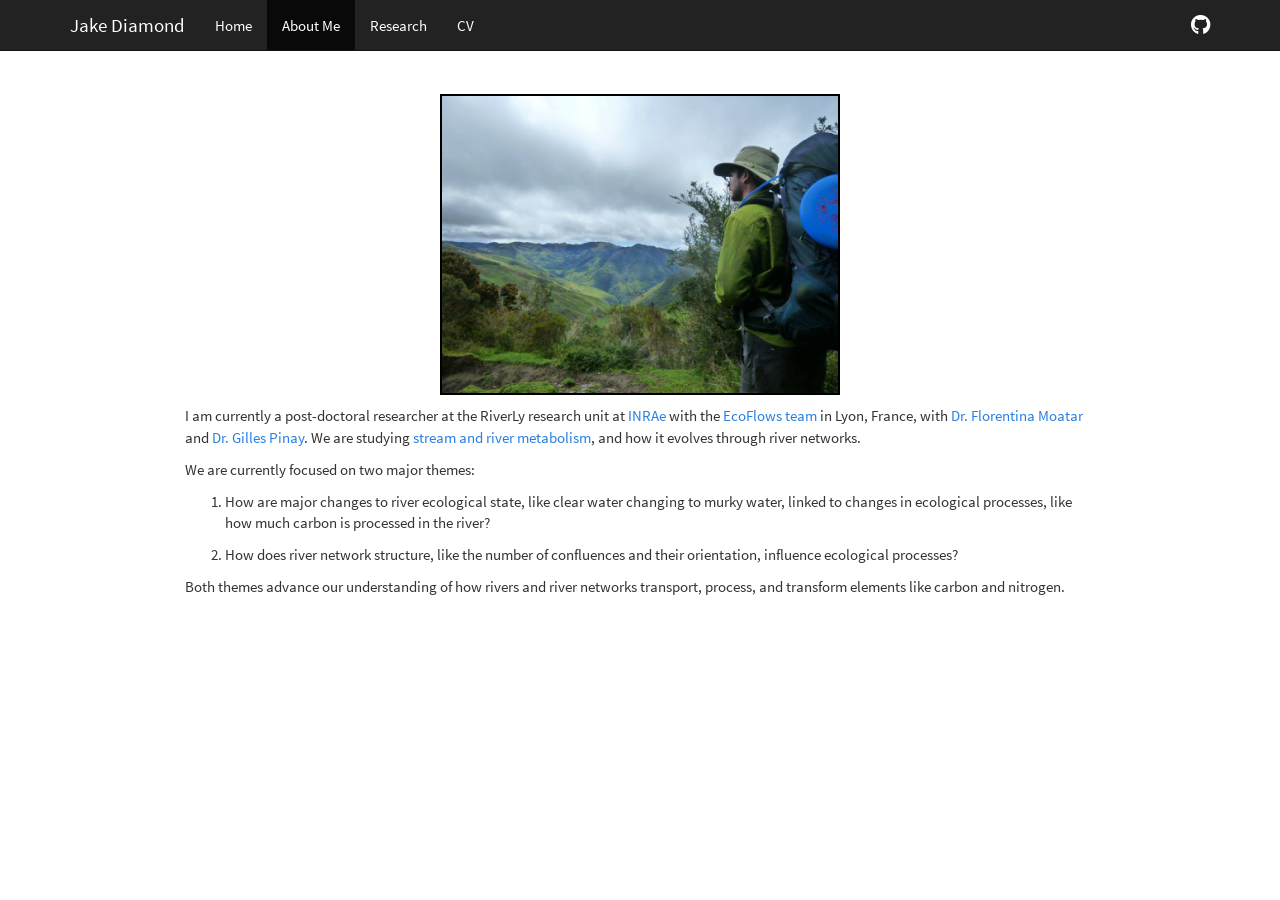
==== commit 5284bfa8: "quick edit to the about page" ====
--- a/about.html
+++ b/about.html
@@ -320,7 +320,7 @@
 <li><p>How are major changes to river ecological state, like clear water changing to murky water, linked to changes in ecological processes, like how much carbon is processed in the river?</p></li>
 <li><p>How does river network structure, like the number of confluences and their orientation, influence ecological processes?</p></li>
 </ol>
-<p>Both themes advance our understanding of how rivers and river networks create, process, and transform elements like carbon and nitrogen.</p>
+<p>Both themes advance our understanding of how rivers and river networks transport, process, and transform elements like carbon and nitrogen.</p>
 
 
 
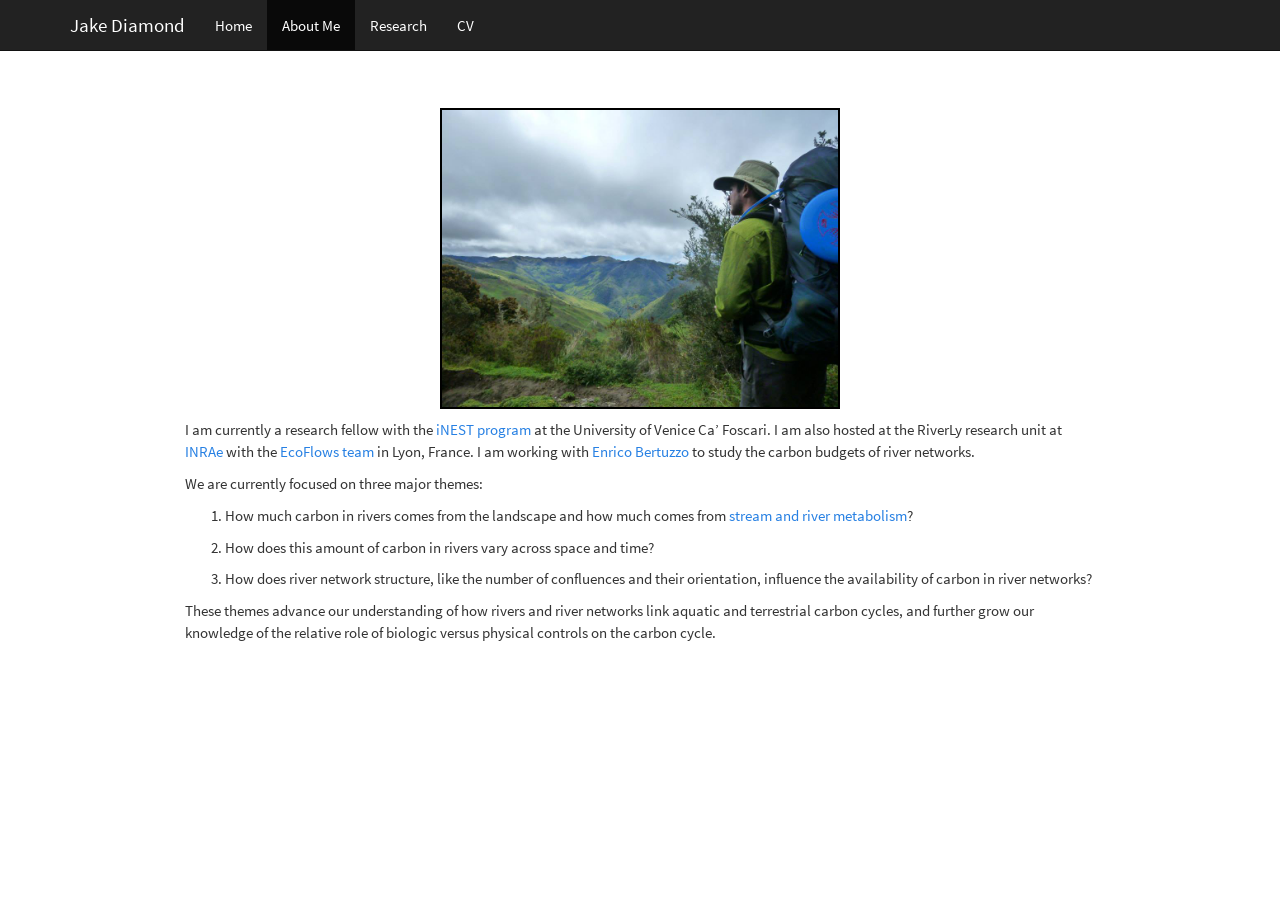
==== commit c5bcc40d: "first website update in a while" ====
--- a/about.html
+++ b/about.html
@@ -1,371 +1,359 @@
-<!DOCTYPE html>
-
-<html>
-
-<head>
-
-<meta charset="utf-8" />
-<meta name="generator" content="pandoc" />
-<meta http-equiv="X-UA-Compatible" content="IE=EDGE" />
-
-
-
-
-<title>Jake Diamond’s Research Website</title>
-
-<script src="site_libs/jquery-1.11.3/jquery.min.js"></script>
-<meta name="viewport" content="width=device-width, initial-scale=1" />
-<link href="site_libs/bootstrap-3.3.5/css/cosmo.min.css" rel="stylesheet" />
-<script src="site_libs/bootstrap-3.3.5/js/bootstrap.min.js"></script>
-<script src="site_libs/bootstrap-3.3.5/shim/html5shiv.min.js"></script>
-<script src="site_libs/bootstrap-3.3.5/shim/respond.min.js"></script>
-<script src="site_libs/navigation-1.1/tabsets.js"></script>
-<link href="site_libs/highlightjs-9.12.0/textmate.css" rel="stylesheet" />
-<script src="site_libs/highlightjs-9.12.0/highlight.js"></script>
-<link href="site_libs/font-awesome-5.1.0/css/all.css" rel="stylesheet" />
-<link href="site_libs/font-awesome-5.1.0/css/v4-shims.css" rel="stylesheet" />
-<meta name="title" content="Jake Diamond's Website">
-<meta name="description" content="Jake Diamond's Research Website">
-<meta name="keywords" content="hydrology, ecology, ecohydrology, science">
-<meta name="author" content="Jake Diamond">
-
-<style type="text/css">code{white-space: pre;}</style>
-<style type="text/css">
-  pre:not([class]) {
-    background-color: white;
-  }
-</style>
-<script type="text/javascript">
-if (window.hljs) {
-  hljs.configure({languages: []});
-  hljs.initHighlightingOnLoad();
-  if (document.readyState && document.readyState === "complete") {
-    window.setTimeout(function() { hljs.initHighlighting(); }, 0);
-  }
-}
-</script>
-
-
-
-<style type="text/css">
-h1 {
-  font-size: 34px;
-}
-h1.title {
-  font-size: 38px;
-}
-h2 {
-  font-size: 30px;
-}
-h3 {
-  font-size: 24px;
-}
-h4 {
-  font-size: 18px;
-}
-h5 {
-  font-size: 16px;
-}
-h6 {
-  font-size: 12px;
-}
-.table th:not([align]) {
-  text-align: left;
-}
-</style>
-
-<link rel="stylesheet" href="styles.css" type="text/css" />
-
-
-
-<style type = "text/css">
-.main-container {
-  max-width: 940px;
-  margin-left: auto;
-  margin-right: auto;
-}
-code {
-  color: inherit;
-  background-color: rgba(0, 0, 0, 0.04);
-}
-img {
-  max-width:100%;
-}
-.tabbed-pane {
-  padding-top: 12px;
-}
-.html-widget {
-  margin-bottom: 20px;
-}
-button.code-folding-btn:focus {
-  outline: none;
-}
-summary {
-  display: list-item;
-}
-</style>
-
-
-<style type="text/css">
-/* padding for bootstrap navbar */
-body {
-  padding-top: 51px;
-  padding-bottom: 40px;
-}
-/* offset scroll position for anchor links (for fixed navbar)  */
-.section h1 {
-  padding-top: 56px;
-  margin-top: -56px;
-}
-.section h2 {
-  padding-top: 56px;
-  margin-top: -56px;
-}
-.section h3 {
-  padding-top: 56px;
-  margin-top: -56px;
-}
-.section h4 {
-  padding-top: 56px;
-  margin-top: -56px;
-}
-.section h5 {
-  padding-top: 56px;
-  margin-top: -56px;
-}
-.section h6 {
-  padding-top: 56px;
-  margin-top: -56px;
-}
-.dropdown-submenu {
-  position: relative;
-}
-.dropdown-submenu>.dropdown-menu {
-  top: 0;
-  left: 100%;
-  margin-top: -6px;
-  margin-left: -1px;
-  border-radius: 0 6px 6px 6px;
-}
-.dropdown-submenu:hover>.dropdown-menu {
-  display: block;
-}
-.dropdown-submenu>a:after {
-  display: block;
-  content: " ";
-  float: right;
-  width: 0;
-  height: 0;
-  border-color: transparent;
-  border-style: solid;
-  border-width: 5px 0 5px 5px;
-  border-left-color: #cccccc;
-  margin-top: 5px;
-  margin-right: -10px;
-}
-.dropdown-submenu:hover>a:after {
-  border-left-color: #ffffff;
-}
-.dropdown-submenu.pull-left {
-  float: none;
-}
-.dropdown-submenu.pull-left>.dropdown-menu {
-  left: -100%;
-  margin-left: 10px;
-  border-radius: 6px 0 6px 6px;
-}
-</style>
-
-<script>
-// manage active state of menu based on current page
-$(document).ready(function () {
-  // active menu anchor
-  href = window.location.pathname
-  href = href.substr(href.lastIndexOf('/') + 1)
-  if (href === "")
-    href = "index.html";
-  var menuAnchor = $('a[href="' + href + '"]');
-
-  // mark it active
-  menuAnchor.parent().addClass('active');
-
-  // if it's got a parent navbar menu mark it active as well
-  menuAnchor.closest('li.dropdown').addClass('active');
-});
-</script>
-
-<!-- tabsets -->
-
-<style type="text/css">
-.tabset-dropdown > .nav-tabs {
-  display: inline-table;
-  max-height: 500px;
-  min-height: 44px;
-  overflow-y: auto;
-  background: white;
-  border: 1px solid #ddd;
-  border-radius: 4px;
-}
-
-.tabset-dropdown > .nav-tabs > li.active:before {
-  content: "";
-  font-family: 'Glyphicons Halflings';
-  display: inline-block;
-  padding: 10px;
-  border-right: 1px solid #ddd;
-}
-
-.tabset-dropdown > .nav-tabs.nav-tabs-open > li.active:before {
-  content: "&#xe258;";
-  border: none;
-}
-
-.tabset-dropdown > .nav-tabs.nav-tabs-open:before {
-  content: "";
-  font-family: 'Glyphicons Halflings';
-  display: inline-block;
-  padding: 10px;
-  border-right: 1px solid #ddd;
-}
-
-.tabset-dropdown > .nav-tabs > li.active {
-  display: block;
-}
-
-.tabset-dropdown > .nav-tabs > li > a,
-.tabset-dropdown > .nav-tabs > li > a:focus,
-.tabset-dropdown > .nav-tabs > li > a:hover {
-  border: none;
-  display: inline-block;
-  border-radius: 4px;
-  background-color: transparent;
-}
-
-.tabset-dropdown > .nav-tabs.nav-tabs-open > li {
-  display: block;
-  float: none;
-}
-
-.tabset-dropdown > .nav-tabs > li {
-  display: none;
-}
-</style>
-
-<!-- code folding -->
-
-
-
-
-</head>
-
-<body>
-
-
-<div class="container-fluid main-container">
-
-
-
-
-<div class="navbar navbar-default  navbar-fixed-top" role="navigation">
-  <div class="container">
-    <div class="navbar-header">
-      <button type="button" class="navbar-toggle collapsed" data-toggle="collapse" data-target="#navbar">
-        <span class="icon-bar"></span>
-        <span class="icon-bar"></span>
-        <span class="icon-bar"></span>
-      </button>
-      <a class="navbar-brand" href="index.html">Jake Diamond</a>
-    </div>
-    <div id="navbar" class="navbar-collapse collapse">
-      <ul class="nav navbar-nav">
-        <li>
-  <a href="index.html">Home</a>
-</li>
-<li>
-  <a href="about.html">About Me</a>
-</li>
-<li>
-  <a href="research.html">Research</a>
-</li>
-<li>
-  <a href="./docs/CV.pdf">CV</a>
-</li>
-      </ul>
-      <ul class="nav navbar-nav navbar-right">
-        <li>
-  <a href="http://github.com/jakediamond">
-    <span class="fa fa-github fa-lg"></span>
-     
-  </a>
-</li>
-      </ul>
-    </div><!--/.nav-collapse -->
-  </div><!--/.container -->
-</div><!--/.navbar -->
-
-<div class="fluid-row" id="header">
-
-
-
-
-</div>
-
-
-<p><br />
-<br />
-<img src="images/cordillera_central.jpg" width="400px" style="display:block; margin:auto; padding:2px; background-color:#000000" /></p>
-<p>I am currently a post-doctoral researcher at the RiverLy research unit at <a href="https://riverly.inrae.fr/en/home">INRAe</a> with the <a href="https://ecoflows.inrae.fr/">EcoFlows team</a> in Lyon, France, with <a href="https://scholar.google.fr/citations?user=LzbYKSAAAAAJ&amp;hl=en&amp;oi=ao">Dr. Florentina Moatar</a> and <a href="https://scholar.google.fr/citations?hl=en&amp;user=gZAJ_rQAAAAJ">Dr. Gilles Pinay</a>. We are studying <a href="https://en.wikipedia.org/wiki/Stream_metabolism">stream and river metabolism</a>, and how it evolves through river networks.</p>
-<p>We are currently focused on two major themes:</p>
-<ol style="list-style-type: decimal">
-<li><p>How are major changes to river ecological state, like clear water changing to murky water, linked to changes in ecological processes, like how much carbon is processed in the river?</p></li>
-<li><p>How does river network structure, like the number of confluences and their orientation, influence ecological processes?</p></li>
-</ol>
-<p>Both themes advance our understanding of how rivers and river networks transport, process, and transform elements like carbon and nitrogen.</p>
-
-
-
-
-</div>
-
-<script>
-
-// add bootstrap table styles to pandoc tables
-function bootstrapStylePandocTables() {
-  $('tr.header').parent('thead').parent('table').addClass('table table-condensed');
-}
-$(document).ready(function () {
-  bootstrapStylePandocTables();
-});
-
-
-</script>
-
-<!-- tabsets -->
-
-<script>
-$(document).ready(function () {
-  window.buildTabsets("TOC");
-});
-
-$(document).ready(function () {
-  $('.tabset-dropdown > .nav-tabs > li').click(function () {
-    $(this).parent().toggleClass('nav-tabs-open')
-  });
-});
-</script>
-
-<!-- code folding -->
-
-
-<!-- dynamically load mathjax for compatibility with self-contained -->
-<script>
-  (function () {
-    var script = document.createElement("script");
-    script.type = "text/javascript";
-    script.src  = "https://mathjax.rstudio.com/latest/MathJax.js?config=TeX-AMS-MML_HTMLorMML";
-    document.getElementsByTagName("head")[0].appendChild(script);
-  })();
-</script>
-
-</body>
-</html>
+<!DOCTYPE html>
+
+<html>
+
+<head>
+
+<meta charset="utf-8" />
+<meta name="generator" content="pandoc" />
+<meta http-equiv="X-UA-Compatible" content="IE=EDGE" />
+
+
+
+
+<title>Jake Diamond’s Research Website</title>
+
+<script src="site_libs/header-attrs-2.21/header-attrs.js"></script>
+<script src="site_libs/jquery-3.6.0/jquery-3.6.0.min.js"></script>
+<meta name="viewport" content="width=device-width, initial-scale=1" />
+<link href="site_libs/bootstrap-3.3.5/css/cosmo.min.css" rel="stylesheet" />
+<script src="site_libs/bootstrap-3.3.5/js/bootstrap.min.js"></script>
+<script src="site_libs/bootstrap-3.3.5/shim/html5shiv.min.js"></script>
+<script src="site_libs/bootstrap-3.3.5/shim/respond.min.js"></script>
+<style>h1 {font-size: 34px;}
+       h1.title {font-size: 38px;}
+       h2 {font-size: 30px;}
+       h3 {font-size: 24px;}
+       h4 {font-size: 18px;}
+       h5 {font-size: 16px;}
+       h6 {font-size: 12px;}
+       code {color: inherit; background-color: rgba(0, 0, 0, 0.04);}
+       pre:not([class]) { background-color: white }</style>
+<script src="site_libs/navigation-1.1/tabsets.js"></script>
+<link href="site_libs/highlightjs-9.12.0/textmate.css" rel="stylesheet" />
+<script src="site_libs/highlightjs-9.12.0/highlight.js"></script>
+<link href="site_libs/font-awesome-6.2.1/css/all.min.css" rel="stylesheet" />
+<link href="site_libs/font-awesome-6.2.1/css/v4-shims.min.css" rel="stylesheet" />
+<meta name="title" content="Jake Diamond's Website">
+<meta name="description" content="Jake Diamond's Research Website">
+<meta name="keywords" content="hydrology, ecology, ecohydrology, science">
+<meta name="author" content="Jake Diamond">
+
+<style type="text/css">
+  code{white-space: pre-wrap;}
+  span.smallcaps{font-variant: small-caps;}
+  span.underline{text-decoration: underline;}
+  div.column{display: inline-block; vertical-align: top; width: 50%;}
+  div.hanging-indent{margin-left: 1.5em; text-indent: -1.5em;}
+  ul.task-list{list-style: none;}
+    </style>
+
+<style type="text/css">code{white-space: pre;}</style>
+<script type="text/javascript">
+if (window.hljs) {
+  hljs.configure({languages: []});
+  hljs.initHighlightingOnLoad();
+  if (document.readyState && document.readyState === "complete") {
+    window.setTimeout(function() { hljs.initHighlighting(); }, 0);
+  }
+}
+</script>
+
+
+
+
+
+
+<link rel="stylesheet" href="styles.css" type="text/css" />
+
+
+
+<style type = "text/css">
+.main-container {
+  max-width: 940px;
+  margin-left: auto;
+  margin-right: auto;
+}
+img {
+  max-width:100%;
+}
+.tabbed-pane {
+  padding-top: 12px;
+}
+.html-widget {
+  margin-bottom: 20px;
+}
+button.code-folding-btn:focus {
+  outline: none;
+}
+summary {
+  display: list-item;
+}
+details > summary > p:only-child {
+  display: inline;
+}
+pre code {
+  padding: 0;
+}
+</style>
+
+
+<style type="text/css">
+.dropdown-submenu {
+  position: relative;
+}
+.dropdown-submenu>.dropdown-menu {
+  top: 0;
+  left: 100%;
+  margin-top: -6px;
+  margin-left: -1px;
+  border-radius: 0 6px 6px 6px;
+}
+.dropdown-submenu:hover>.dropdown-menu {
+  display: block;
+}
+.dropdown-submenu>a:after {
+  display: block;
+  content: " ";
+  float: right;
+  width: 0;
+  height: 0;
+  border-color: transparent;
+  border-style: solid;
+  border-width: 5px 0 5px 5px;
+  border-left-color: #cccccc;
+  margin-top: 5px;
+  margin-right: -10px;
+}
+.dropdown-submenu:hover>a:after {
+  border-left-color: #adb5bd;
+}
+.dropdown-submenu.pull-left {
+  float: none;
+}
+.dropdown-submenu.pull-left>.dropdown-menu {
+  left: -100%;
+  margin-left: 10px;
+  border-radius: 6px 0 6px 6px;
+}
+</style>
+
+<script type="text/javascript">
+// manage active state of menu based on current page
+$(document).ready(function () {
+  // active menu anchor
+  href = window.location.pathname
+  href = href.substr(href.lastIndexOf('/') + 1)
+  if (href === "")
+    href = "index.html";
+  var menuAnchor = $('a[href="' + href + '"]');
+
+  // mark the anchor link active (and if it's in a dropdown, also mark that active)
+  var dropdown = menuAnchor.closest('li.dropdown');
+  if (window.bootstrap) { // Bootstrap 4+
+    menuAnchor.addClass('active');
+    dropdown.find('> .dropdown-toggle').addClass('active');
+  } else { // Bootstrap 3
+    menuAnchor.parent().addClass('active');
+    dropdown.addClass('active');
+  }
+
+  // Navbar adjustments
+  var navHeight = $(".navbar").first().height() + 15;
+  var style = document.createElement('style');
+  var pt = "padding-top: " + navHeight + "px; ";
+  var mt = "margin-top: -" + navHeight + "px; ";
+  var css = "";
+  // offset scroll position for anchor links (for fixed navbar)
+  for (var i = 1; i <= 6; i++) {
+    css += ".section h" + i + "{ " + pt + mt + "}\n";
+  }
+  style.innerHTML = "body {" + pt + "padding-bottom: 40px; }\n" + css;
+  document.head.appendChild(style);
+});
+</script>
+
+<!-- tabsets -->
+
+<style type="text/css">
+.tabset-dropdown > .nav-tabs {
+  display: inline-table;
+  max-height: 500px;
+  min-height: 44px;
+  overflow-y: auto;
+  border: 1px solid #ddd;
+  border-radius: 4px;
+}
+
+.tabset-dropdown > .nav-tabs > li.active:before, .tabset-dropdown > .nav-tabs.nav-tabs-open:before {
+  content: "\e259";
+  font-family: 'Glyphicons Halflings';
+  display: inline-block;
+  padding: 10px;
+  border-right: 1px solid #ddd;
+}
+
+.tabset-dropdown > .nav-tabs.nav-tabs-open > li.active:before {
+  content: "\e258";
+  font-family: 'Glyphicons Halflings';
+  border: none;
+}
+
+.tabset-dropdown > .nav-tabs > li.active {
+  display: block;
+}
+
+.tabset-dropdown > .nav-tabs > li > a,
+.tabset-dropdown > .nav-tabs > li > a:focus,
+.tabset-dropdown > .nav-tabs > li > a:hover {
+  border: none;
+  display: inline-block;
+  border-radius: 4px;
+  background-color: transparent;
+}
+
+.tabset-dropdown > .nav-tabs.nav-tabs-open > li {
+  display: block;
+  float: none;
+}
+
+.tabset-dropdown > .nav-tabs > li {
+  display: none;
+}
+</style>
+
+<!-- code folding -->
+
+
+
+
+</head>
+
+<body>
+
+
+<div class="container-fluid main-container">
+
+
+
+
+<div class="navbar navbar-default  navbar-fixed-top" role="navigation">
+  <div class="container">
+    <div class="navbar-header">
+      <button type="button" class="navbar-toggle collapsed" data-toggle="collapse" data-bs-toggle="collapse" data-target="#navbar" data-bs-target="#navbar">
+        <span class="icon-bar"></span>
+        <span class="icon-bar"></span>
+        <span class="icon-bar"></span>
+      </button>
+      <a class="navbar-brand" href="index.html">Jake Diamond</a>
+    </div>
+    <div id="navbar" class="navbar-collapse collapse">
+      <ul class="nav navbar-nav">
+        <li>
+  <a href="index.html">Home</a>
+</li>
+<li>
+  <a href="about.html">About Me</a>
+</li>
+<li>
+  <a href="research.html">Research</a>
+</li>
+<li>
+  <a href="./docs/CV.pdf">CV</a>
+</li>
+      </ul>
+      <ul class="nav navbar-nav navbar-right">
+        <li>
+  <a href="http://github.com/jakediamond">
+    <span class="fa fa-github fa-lg"></span>
+     
+  </a>
+</li>
+      </ul>
+    </div><!--/.nav-collapse -->
+  </div><!--/.container -->
+</div><!--/.navbar -->
+
+<div id="header">
+
+
+
+
+</div>
+
+
+<p><br />
+<br />
+<img src="images/cordillera_central.jpg" width="400px" style="display:block; margin:auto; padding:2px; background-color:#000000" /></p>
+<p>I am currently a research fellow with the <a
+href="https://www.consorzioinest.it/en/">iNEST program</a> at the
+University of Venice Ca’ Foscari. I am also hosted at the RiverLy
+research unit at <a href="https://riverly.inrae.fr/en/home">INRAe</a>
+with the <a href="https://ecoflows.inrae.fr/">EcoFlows team</a> in Lyon,
+France. I am working with <a
+href="https://scholar.google.it/citations?user=J0y5sPoAAAAJ&amp;hl=it&amp;inst=13410158990364976897">Enrico
+Bertuzzo</a> to study the carbon budgets of river networks.</p>
+<p>We are currently focused on three major themes:</p>
+<ol style="list-style-type: decimal">
+<li><p>How much carbon in rivers comes from the landscape and how much
+comes from <a
+href="https://en.wikipedia.org/wiki/Stream_metabolism">stream and river
+metabolism</a>?</p></li>
+<li><p>How does this amount of carbon in rivers vary across space and
+time?</p></li>
+<li><p>How does river network structure, like the number of confluences
+and their orientation, influence the availability of carbon in river
+networks?</p></li>
+</ol>
+<p>These themes advance our understanding of how rivers and river
+networks link aquatic and terrestrial carbon cycles, and further grow
+our knowledge of the relative role of biologic versus physical controls
+on the carbon cycle.</p>
+
+
+
+
+</div>
+
+<script>
+
+// add bootstrap table styles to pandoc tables
+function bootstrapStylePandocTables() {
+  $('tr.odd').parent('tbody').parent('table').addClass('table table-condensed');
+}
+$(document).ready(function () {
+  bootstrapStylePandocTables();
+});
+
+
+</script>
+
+<!-- tabsets -->
+
+<script>
+$(document).ready(function () {
+  window.buildTabsets("TOC");
+});
+
+$(document).ready(function () {
+  $('.tabset-dropdown > .nav-tabs > li').click(function () {
+    $(this).parent().toggleClass('nav-tabs-open');
+  });
+});
+</script>
+
+<!-- code folding -->
+
+
+<!-- dynamically load mathjax for compatibility with self-contained -->
+<script>
+  (function () {
+    var script = document.createElement("script");
+    script.type = "text/javascript";
+    script.src  = "https://mathjax.rstudio.com/latest/MathJax.js?config=TeX-AMS-MML_HTMLorMML";
+    document.getElementsByTagName("head")[0].appendChild(script);
+  })();
+</script>
+
+</body>
+</html>
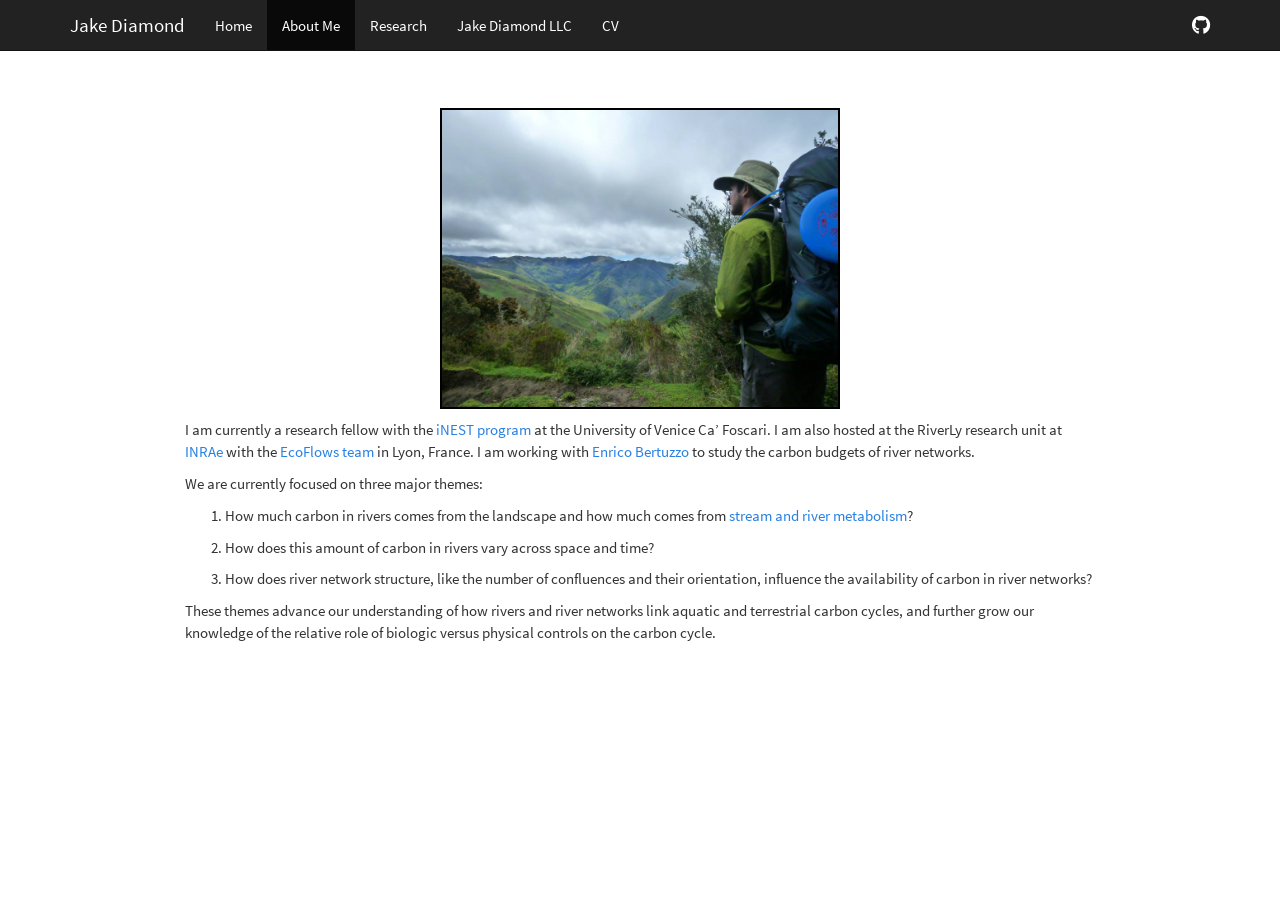
==== commit b28829db: "you have to re-knit after changing the yaml" ====
--- a/about.html
+++ b/about.html
@@ -1,359 +1,362 @@
-<!DOCTYPE html>
-
-<html>
-
-<head>
-
-<meta charset="utf-8" />
-<meta name="generator" content="pandoc" />
-<meta http-equiv="X-UA-Compatible" content="IE=EDGE" />
-
-
-
-
-<title>Jake Diamond’s Research Website</title>
-
-<script src="site_libs/header-attrs-2.21/header-attrs.js"></script>
-<script src="site_libs/jquery-3.6.0/jquery-3.6.0.min.js"></script>
-<meta name="viewport" content="width=device-width, initial-scale=1" />
-<link href="site_libs/bootstrap-3.3.5/css/cosmo.min.css" rel="stylesheet" />
-<script src="site_libs/bootstrap-3.3.5/js/bootstrap.min.js"></script>
-<script src="site_libs/bootstrap-3.3.5/shim/html5shiv.min.js"></script>
-<script src="site_libs/bootstrap-3.3.5/shim/respond.min.js"></script>
-<style>h1 {font-size: 34px;}
-       h1.title {font-size: 38px;}
-       h2 {font-size: 30px;}
-       h3 {font-size: 24px;}
-       h4 {font-size: 18px;}
-       h5 {font-size: 16px;}
-       h6 {font-size: 12px;}
-       code {color: inherit; background-color: rgba(0, 0, 0, 0.04);}
-       pre:not([class]) { background-color: white }</style>
-<script src="site_libs/navigation-1.1/tabsets.js"></script>
-<link href="site_libs/highlightjs-9.12.0/textmate.css" rel="stylesheet" />
-<script src="site_libs/highlightjs-9.12.0/highlight.js"></script>
-<link href="site_libs/font-awesome-6.2.1/css/all.min.css" rel="stylesheet" />
-<link href="site_libs/font-awesome-6.2.1/css/v4-shims.min.css" rel="stylesheet" />
-<meta name="title" content="Jake Diamond's Website">
-<meta name="description" content="Jake Diamond's Research Website">
-<meta name="keywords" content="hydrology, ecology, ecohydrology, science">
-<meta name="author" content="Jake Diamond">
-
-<style type="text/css">
-  code{white-space: pre-wrap;}
-  span.smallcaps{font-variant: small-caps;}
-  span.underline{text-decoration: underline;}
-  div.column{display: inline-block; vertical-align: top; width: 50%;}
-  div.hanging-indent{margin-left: 1.5em; text-indent: -1.5em;}
-  ul.task-list{list-style: none;}
-    </style>
-
-<style type="text/css">code{white-space: pre;}</style>
-<script type="text/javascript">
-if (window.hljs) {
-  hljs.configure({languages: []});
-  hljs.initHighlightingOnLoad();
-  if (document.readyState && document.readyState === "complete") {
-    window.setTimeout(function() { hljs.initHighlighting(); }, 0);
-  }
-}
-</script>
-
-
-
-
-
-
-<link rel="stylesheet" href="styles.css" type="text/css" />
-
-
-
-<style type = "text/css">
-.main-container {
-  max-width: 940px;
-  margin-left: auto;
-  margin-right: auto;
-}
-img {
-  max-width:100%;
-}
-.tabbed-pane {
-  padding-top: 12px;
-}
-.html-widget {
-  margin-bottom: 20px;
-}
-button.code-folding-btn:focus {
-  outline: none;
-}
-summary {
-  display: list-item;
-}
-details > summary > p:only-child {
-  display: inline;
-}
-pre code {
-  padding: 0;
-}
-</style>
-
-
-<style type="text/css">
-.dropdown-submenu {
-  position: relative;
-}
-.dropdown-submenu>.dropdown-menu {
-  top: 0;
-  left: 100%;
-  margin-top: -6px;
-  margin-left: -1px;
-  border-radius: 0 6px 6px 6px;
-}
-.dropdown-submenu:hover>.dropdown-menu {
-  display: block;
-}
-.dropdown-submenu>a:after {
-  display: block;
-  content: " ";
-  float: right;
-  width: 0;
-  height: 0;
-  border-color: transparent;
-  border-style: solid;
-  border-width: 5px 0 5px 5px;
-  border-left-color: #cccccc;
-  margin-top: 5px;
-  margin-right: -10px;
-}
-.dropdown-submenu:hover>a:after {
-  border-left-color: #adb5bd;
-}
-.dropdown-submenu.pull-left {
-  float: none;
-}
-.dropdown-submenu.pull-left>.dropdown-menu {
-  left: -100%;
-  margin-left: 10px;
-  border-radius: 6px 0 6px 6px;
-}
-</style>
-
-<script type="text/javascript">
-// manage active state of menu based on current page
-$(document).ready(function () {
-  // active menu anchor
-  href = window.location.pathname
-  href = href.substr(href.lastIndexOf('/') + 1)
-  if (href === "")
-    href = "index.html";
-  var menuAnchor = $('a[href="' + href + '"]');
-
-  // mark the anchor link active (and if it's in a dropdown, also mark that active)
-  var dropdown = menuAnchor.closest('li.dropdown');
-  if (window.bootstrap) { // Bootstrap 4+
-    menuAnchor.addClass('active');
-    dropdown.find('> .dropdown-toggle').addClass('active');
-  } else { // Bootstrap 3
-    menuAnchor.parent().addClass('active');
-    dropdown.addClass('active');
-  }
-
-  // Navbar adjustments
-  var navHeight = $(".navbar").first().height() + 15;
-  var style = document.createElement('style');
-  var pt = "padding-top: " + navHeight + "px; ";
-  var mt = "margin-top: -" + navHeight + "px; ";
-  var css = "";
-  // offset scroll position for anchor links (for fixed navbar)
-  for (var i = 1; i <= 6; i++) {
-    css += ".section h" + i + "{ " + pt + mt + "}\n";
-  }
-  style.innerHTML = "body {" + pt + "padding-bottom: 40px; }\n" + css;
-  document.head.appendChild(style);
-});
-</script>
-
-<!-- tabsets -->
-
-<style type="text/css">
-.tabset-dropdown > .nav-tabs {
-  display: inline-table;
-  max-height: 500px;
-  min-height: 44px;
-  overflow-y: auto;
-  border: 1px solid #ddd;
-  border-radius: 4px;
-}
-
-.tabset-dropdown > .nav-tabs > li.active:before, .tabset-dropdown > .nav-tabs.nav-tabs-open:before {
-  content: "\e259";
-  font-family: 'Glyphicons Halflings';
-  display: inline-block;
-  padding: 10px;
-  border-right: 1px solid #ddd;
-}
-
-.tabset-dropdown > .nav-tabs.nav-tabs-open > li.active:before {
-  content: "\e258";
-  font-family: 'Glyphicons Halflings';
-  border: none;
-}
-
-.tabset-dropdown > .nav-tabs > li.active {
-  display: block;
-}
-
-.tabset-dropdown > .nav-tabs > li > a,
-.tabset-dropdown > .nav-tabs > li > a:focus,
-.tabset-dropdown > .nav-tabs > li > a:hover {
-  border: none;
-  display: inline-block;
-  border-radius: 4px;
-  background-color: transparent;
-}
-
-.tabset-dropdown > .nav-tabs.nav-tabs-open > li {
-  display: block;
-  float: none;
-}
-
-.tabset-dropdown > .nav-tabs > li {
-  display: none;
-}
-</style>
-
-<!-- code folding -->
-
-
-
-
-</head>
-
-<body>
-
-
-<div class="container-fluid main-container">
-
-
-
-
-<div class="navbar navbar-default  navbar-fixed-top" role="navigation">
-  <div class="container">
-    <div class="navbar-header">
-      <button type="button" class="navbar-toggle collapsed" data-toggle="collapse" data-bs-toggle="collapse" data-target="#navbar" data-bs-target="#navbar">
-        <span class="icon-bar"></span>
-        <span class="icon-bar"></span>
-        <span class="icon-bar"></span>
-      </button>
-      <a class="navbar-brand" href="index.html">Jake Diamond</a>
-    </div>
-    <div id="navbar" class="navbar-collapse collapse">
-      <ul class="nav navbar-nav">
-        <li>
-  <a href="index.html">Home</a>
-</li>
-<li>
-  <a href="about.html">About Me</a>
-</li>
-<li>
-  <a href="research.html">Research</a>
-</li>
-<li>
-  <a href="./docs/CV.pdf">CV</a>
-</li>
-      </ul>
-      <ul class="nav navbar-nav navbar-right">
-        <li>
-  <a href="http://github.com/jakediamond">
-    <span class="fa fa-github fa-lg"></span>
-     
-  </a>
-</li>
-      </ul>
-    </div><!--/.nav-collapse -->
-  </div><!--/.container -->
-</div><!--/.navbar -->
-
-<div id="header">
-
-
-
-
-</div>
-
-
-<p><br />
-<br />
-<img src="images/cordillera_central.jpg" width="400px" style="display:block; margin:auto; padding:2px; background-color:#000000" /></p>
-<p>I am currently a research fellow with the <a
-href="https://www.consorzioinest.it/en/">iNEST program</a> at the
-University of Venice Ca’ Foscari. I am also hosted at the RiverLy
-research unit at <a href="https://riverly.inrae.fr/en/home">INRAe</a>
-with the <a href="https://ecoflows.inrae.fr/">EcoFlows team</a> in Lyon,
-France. I am working with <a
-href="https://scholar.google.it/citations?user=J0y5sPoAAAAJ&amp;hl=it&amp;inst=13410158990364976897">Enrico
-Bertuzzo</a> to study the carbon budgets of river networks.</p>
-<p>We are currently focused on three major themes:</p>
-<ol style="list-style-type: decimal">
-<li><p>How much carbon in rivers comes from the landscape and how much
-comes from <a
-href="https://en.wikipedia.org/wiki/Stream_metabolism">stream and river
-metabolism</a>?</p></li>
-<li><p>How does this amount of carbon in rivers vary across space and
-time?</p></li>
-<li><p>How does river network structure, like the number of confluences
-and their orientation, influence the availability of carbon in river
-networks?</p></li>
-</ol>
-<p>These themes advance our understanding of how rivers and river
-networks link aquatic and terrestrial carbon cycles, and further grow
-our knowledge of the relative role of biologic versus physical controls
-on the carbon cycle.</p>
-
-
-
-
-</div>
-
-<script>
-
-// add bootstrap table styles to pandoc tables
-function bootstrapStylePandocTables() {
-  $('tr.odd').parent('tbody').parent('table').addClass('table table-condensed');
-}
-$(document).ready(function () {
-  bootstrapStylePandocTables();
-});
-
-
-</script>
-
-<!-- tabsets -->
-
-<script>
-$(document).ready(function () {
-  window.buildTabsets("TOC");
-});
-
-$(document).ready(function () {
-  $('.tabset-dropdown > .nav-tabs > li').click(function () {
-    $(this).parent().toggleClass('nav-tabs-open');
-  });
-});
-</script>
-
-<!-- code folding -->
-
-
-<!-- dynamically load mathjax for compatibility with self-contained -->
-<script>
-  (function () {
-    var script = document.createElement("script");
-    script.type = "text/javascript";
-    script.src  = "https://mathjax.rstudio.com/latest/MathJax.js?config=TeX-AMS-MML_HTMLorMML";
-    document.getElementsByTagName("head")[0].appendChild(script);
-  })();
-</script>
-
-</body>
-</html>
+<!DOCTYPE html>
+
+<html>
+
+<head>
+
+<meta charset="utf-8" />
+<meta name="generator" content="pandoc" />
+<meta http-equiv="X-UA-Compatible" content="IE=EDGE" />
+
+
+
+
+<title>Jake Diamond’s Research Website</title>
+
+<script src="site_libs/header-attrs-2.23/header-attrs.js"></script>
+<script src="site_libs/jquery-3.6.0/jquery-3.6.0.min.js"></script>
+<meta name="viewport" content="width=device-width, initial-scale=1" />
+<link href="site_libs/bootstrap-3.3.5/css/cosmo.min.css" rel="stylesheet" />
+<script src="site_libs/bootstrap-3.3.5/js/bootstrap.min.js"></script>
+<script src="site_libs/bootstrap-3.3.5/shim/html5shiv.min.js"></script>
+<script src="site_libs/bootstrap-3.3.5/shim/respond.min.js"></script>
+<style>h1 {font-size: 34px;}
+       h1.title {font-size: 38px;}
+       h2 {font-size: 30px;}
+       h3 {font-size: 24px;}
+       h4 {font-size: 18px;}
+       h5 {font-size: 16px;}
+       h6 {font-size: 12px;}
+       code {color: inherit; background-color: rgba(0, 0, 0, 0.04);}
+       pre:not([class]) { background-color: white }</style>
+<script src="site_libs/navigation-1.1/tabsets.js"></script>
+<link href="site_libs/highlightjs-9.12.0/textmate.css" rel="stylesheet" />
+<script src="site_libs/highlightjs-9.12.0/highlight.js"></script>
+<link href="site_libs/font-awesome-6.4.0/css/all.min.css" rel="stylesheet" />
+<link href="site_libs/font-awesome-6.4.0/css/v4-shims.min.css" rel="stylesheet" />
+<meta name="title" content="Jake Diamond's Website">
+<meta name="description" content="Jake Diamond's Research Website">
+<meta name="keywords" content="hydrology, ecology, ecohydrology, science, Jake Diamond LLC">
+<meta name="author" content="Jake Diamond">
+
+<style type="text/css">
+  code{white-space: pre-wrap;}
+  span.smallcaps{font-variant: small-caps;}
+  span.underline{text-decoration: underline;}
+  div.column{display: inline-block; vertical-align: top; width: 50%;}
+  div.hanging-indent{margin-left: 1.5em; text-indent: -1.5em;}
+  ul.task-list{list-style: none;}
+    </style>
+
+<style type="text/css">code{white-space: pre;}</style>
+<script type="text/javascript">
+if (window.hljs) {
+  hljs.configure({languages: []});
+  hljs.initHighlightingOnLoad();
+  if (document.readyState && document.readyState === "complete") {
+    window.setTimeout(function() { hljs.initHighlighting(); }, 0);
+  }
+}
+</script>
+
+
+
+
+
+
+<link rel="stylesheet" href="styles.css" type="text/css" />
+
+
+
+<style type = "text/css">
+.main-container {
+  max-width: 940px;
+  margin-left: auto;
+  margin-right: auto;
+}
+img {
+  max-width:100%;
+}
+.tabbed-pane {
+  padding-top: 12px;
+}
+.html-widget {
+  margin-bottom: 20px;
+}
+button.code-folding-btn:focus {
+  outline: none;
+}
+summary {
+  display: list-item;
+}
+details > summary > p:only-child {
+  display: inline;
+}
+pre code {
+  padding: 0;
+}
+</style>
+
+
+<style type="text/css">
+.dropdown-submenu {
+  position: relative;
+}
+.dropdown-submenu>.dropdown-menu {
+  top: 0;
+  left: 100%;
+  margin-top: -6px;
+  margin-left: -1px;
+  border-radius: 0 6px 6px 6px;
+}
+.dropdown-submenu:hover>.dropdown-menu {
+  display: block;
+}
+.dropdown-submenu>a:after {
+  display: block;
+  content: " ";
+  float: right;
+  width: 0;
+  height: 0;
+  border-color: transparent;
+  border-style: solid;
+  border-width: 5px 0 5px 5px;
+  border-left-color: #cccccc;
+  margin-top: 5px;
+  margin-right: -10px;
+}
+.dropdown-submenu:hover>a:after {
+  border-left-color: #adb5bd;
+}
+.dropdown-submenu.pull-left {
+  float: none;
+}
+.dropdown-submenu.pull-left>.dropdown-menu {
+  left: -100%;
+  margin-left: 10px;
+  border-radius: 6px 0 6px 6px;
+}
+</style>
+
+<script type="text/javascript">
+// manage active state of menu based on current page
+$(document).ready(function () {
+  // active menu anchor
+  href = window.location.pathname
+  href = href.substr(href.lastIndexOf('/') + 1)
+  if (href === "")
+    href = "index.html";
+  var menuAnchor = $('a[href="' + href + '"]');
+
+  // mark the anchor link active (and if it's in a dropdown, also mark that active)
+  var dropdown = menuAnchor.closest('li.dropdown');
+  if (window.bootstrap) { // Bootstrap 4+
+    menuAnchor.addClass('active');
+    dropdown.find('> .dropdown-toggle').addClass('active');
+  } else { // Bootstrap 3
+    menuAnchor.parent().addClass('active');
+    dropdown.addClass('active');
+  }
+
+  // Navbar adjustments
+  var navHeight = $(".navbar").first().height() + 15;
+  var style = document.createElement('style');
+  var pt = "padding-top: " + navHeight + "px; ";
+  var mt = "margin-top: -" + navHeight + "px; ";
+  var css = "";
+  // offset scroll position for anchor links (for fixed navbar)
+  for (var i = 1; i <= 6; i++) {
+    css += ".section h" + i + "{ " + pt + mt + "}\n";
+  }
+  style.innerHTML = "body {" + pt + "padding-bottom: 40px; }\n" + css;
+  document.head.appendChild(style);
+});
+</script>
+
+<!-- tabsets -->
+
+<style type="text/css">
+.tabset-dropdown > .nav-tabs {
+  display: inline-table;
+  max-height: 500px;
+  min-height: 44px;
+  overflow-y: auto;
+  border: 1px solid #ddd;
+  border-radius: 4px;
+}
+
+.tabset-dropdown > .nav-tabs > li.active:before, .tabset-dropdown > .nav-tabs.nav-tabs-open:before {
+  content: "\e259";
+  font-family: 'Glyphicons Halflings';
+  display: inline-block;
+  padding: 10px;
+  border-right: 1px solid #ddd;
+}
+
+.tabset-dropdown > .nav-tabs.nav-tabs-open > li.active:before {
+  content: "\e258";
+  font-family: 'Glyphicons Halflings';
+  border: none;
+}
+
+.tabset-dropdown > .nav-tabs > li.active {
+  display: block;
+}
+
+.tabset-dropdown > .nav-tabs > li > a,
+.tabset-dropdown > .nav-tabs > li > a:focus,
+.tabset-dropdown > .nav-tabs > li > a:hover {
+  border: none;
+  display: inline-block;
+  border-radius: 4px;
+  background-color: transparent;
+}
+
+.tabset-dropdown > .nav-tabs.nav-tabs-open > li {
+  display: block;
+  float: none;
+}
+
+.tabset-dropdown > .nav-tabs > li {
+  display: none;
+}
+</style>
+
+<!-- code folding -->
+
+
+
+
+</head>
+
+<body>
+
+
+<div class="container-fluid main-container">
+
+
+
+
+<div class="navbar navbar-default  navbar-fixed-top" role="navigation">
+  <div class="container">
+    <div class="navbar-header">
+      <button type="button" class="navbar-toggle collapsed" data-toggle="collapse" data-bs-toggle="collapse" data-target="#navbar" data-bs-target="#navbar">
+        <span class="icon-bar"></span>
+        <span class="icon-bar"></span>
+        <span class="icon-bar"></span>
+      </button>
+      <a class="navbar-brand" href="index.html">Jake Diamond</a>
+    </div>
+    <div id="navbar" class="navbar-collapse collapse">
+      <ul class="nav navbar-nav">
+        <li>
+  <a href="index.html">Home</a>
+</li>
+<li>
+  <a href="about.html">About Me</a>
+</li>
+<li>
+  <a href="research.html">Research</a>
+</li>
+<li>
+  <a href="business.html">Jake Diamond LLC</a>
+</li>
+<li>
+  <a href="./docs/CV.pdf">CV</a>
+</li>
+      </ul>
+      <ul class="nav navbar-nav navbar-right">
+        <li>
+  <a href="http://github.com/jakediamond">
+    <span class="fa fa-github fa-lg"></span>
+     
+  </a>
+</li>
+      </ul>
+    </div><!--/.nav-collapse -->
+  </div><!--/.container -->
+</div><!--/.navbar -->
+
+<div id="header">
+
+
+
+
+</div>
+
+
+<p><br />
+<br />
+<img src="images/cordillera_central.jpg" width="400px" style="display:block; margin:auto; padding:2px; background-color:#000000" /></p>
+<p>I am currently a research fellow with the <a
+href="https://www.consorzioinest.it/en/">iNEST program</a> at the
+University of Venice Ca’ Foscari. I am also hosted at the RiverLy
+research unit at <a href="https://riverly.inrae.fr/en/home">INRAe</a>
+with the <a href="https://ecoflows.inrae.fr/">EcoFlows team</a> in Lyon,
+France. I am working with <a
+href="https://scholar.google.it/citations?user=J0y5sPoAAAAJ&amp;hl=it&amp;inst=13410158990364976897">Enrico
+Bertuzzo</a> to study the carbon budgets of river networks.</p>
+<p>We are currently focused on three major themes:</p>
+<ol style="list-style-type: decimal">
+<li><p>How much carbon in rivers comes from the landscape and how much
+comes from <a
+href="https://en.wikipedia.org/wiki/Stream_metabolism">stream and river
+metabolism</a>?</p></li>
+<li><p>How does this amount of carbon in rivers vary across space and
+time?</p></li>
+<li><p>How does river network structure, like the number of confluences
+and their orientation, influence the availability of carbon in river
+networks?</p></li>
+</ol>
+<p>These themes advance our understanding of how rivers and river
+networks link aquatic and terrestrial carbon cycles, and further grow
+our knowledge of the relative role of biologic versus physical controls
+on the carbon cycle.</p>
+
+
+
+
+</div>
+
+<script>
+
+// add bootstrap table styles to pandoc tables
+function bootstrapStylePandocTables() {
+  $('tr.odd').parent('tbody').parent('table').addClass('table table-condensed');
+}
+$(document).ready(function () {
+  bootstrapStylePandocTables();
+});
+
+
+</script>
+
+<!-- tabsets -->
+
+<script>
+$(document).ready(function () {
+  window.buildTabsets("TOC");
+});
+
+$(document).ready(function () {
+  $('.tabset-dropdown > .nav-tabs > li').click(function () {
+    $(this).parent().toggleClass('nav-tabs-open');
+  });
+});
+</script>
+
+<!-- code folding -->
+
+
+<!-- dynamically load mathjax for compatibility with self-contained -->
+<script>
+  (function () {
+    var script = document.createElement("script");
+    script.type = "text/javascript";
+    script.src  = "https://mathjax.rstudio.com/latest/MathJax.js?config=TeX-AMS-MML_HTMLorMML";
+    document.getElementsByTagName("head")[0].appendChild(script);
+  })();
+</script>
+
+</body>
+</html>
--- a/site_libs/font-awesome-6.4.0/css/v4-shims.min.css
+++ b/site_libs/font-awesome-6.4.0/css/v4-shims.min.css
@@ -0,0 +1,6 @@
+/*!
+ * Font Awesome Free 6.4.0 by @fontawesome - https://fontawesome.com
+ * License - https://fontawesome.com/license/free (Icons: CC BY 4.0, Fonts: SIL OFL 1.1, Code: MIT License)
+ * Copyright 2023 Fonticons, Inc.
+ */
+.fa.fa-glass:before{content:"\f000"}.fa.fa-envelope-o{font-family:"Font Awesome 6 Free";font-weight:400}.fa.fa-envelope-o:before{content:"\f0e0"}.fa.fa-star-o{font-family:"Font Awesome 6 Free";font-weight:400}.fa.fa-star-o:before{content:"\f005"}.fa.fa-close:before,.fa.fa-remove:before{content:"\f00d"}.fa.fa-gear:before{content:"\f013"}.fa.fa-trash-o{font-family:"Font Awesome 6 Free";font-weight:400}.fa.fa-trash-o:before{content:"\f2ed"}.fa.fa-home:before{content:"\f015"}.fa.fa-file-o{font-family:"Font Awesome 6 Free";font-weight:400}.fa.fa-file-o:before{content:"\f15b"}.fa.fa-clock-o{font-family:"Font Awesome 6 Free";font-weight:400}.fa.fa-clock-o:before{content:"\f017"}.fa.fa-arrow-circle-o-down{font-family:"Font Awesome 6 Free";font-weight:400}.fa.fa-arrow-circle-o-down:before{content:"\f358"}.fa.fa-arrow-circle-o-up{font-family:"Font Awesome 6 Free";font-weight:400}.fa.fa-arrow-circle-o-up:before{content:"\f35b"}.fa.fa-play-circle-o{font-family:"Font Awesome 6 Free";font-weight:400}.fa.fa-play-circle-o:before{content:"\f144"}.fa.fa-repeat:before,.fa.fa-rotate-right:before{content:"\f01e"}.fa.fa-refresh:before{content:"\f021"}.fa.fa-list-alt{font-family:"Font Awesome 6 Free";font-weight:400}.fa.fa-list-alt:before{content:"\f022"}.fa.fa-dedent:before{content:"\f03b"}.fa.fa-video-camera:before{content:"\f03d"}.fa.fa-picture-o{font-family:"Font Awesome 6 Free";font-weight:400}.fa.fa-picture-o:before{content:"\f03e"}.fa.fa-photo{font-family:"Font Awesome 6 Free";font-weight:400}.fa.fa-photo:before{content:"\f03e"}.fa.fa-image{font-family:"Font Awesome 6 Free";font-weight:400}.fa.fa-image:before{content:"\f03e"}.fa.fa-map-marker:before{content:"\f3c5"}.fa.fa-pencil-square-o{font-family:"Font Awesome 6 Free";font-weight:400}.fa.fa-pencil-square-o:before{content:"\f044"}.fa.fa-edit{font-family:"Font Awesome 6 Free";font-weight:400}.fa.fa-edit:before{content:"\f044"}.fa.fa-share-square-o:before{content:"\f14d"}.fa.fa-check-square-o{font-family:"Font Awesome 6 Free";font-weight:400}.fa.fa-check-square-o:before{content:"\f14a"}.fa.fa-arrows:before{content:"\f0b2"}.fa.fa-times-circle-o{font-family:"Font Awesome 6 Free";font-weight:400}.fa.fa-times-circle-o:before{content:"\f057"}.fa.fa-check-circle-o{font-family:"Font Awesome 6 Free";font-weight:400}.fa.fa-check-circle-o:before{content:"\f058"}.fa.fa-mail-forward:before{content:"\f064"}.fa.fa-expand:before{content:"\f424"}.fa.fa-compress:before{content:"\f422"}.fa.fa-eye,.fa.fa-eye-slash{font-family:"Font Awesome 6 Free";font-weight:400}.fa.fa-warning:before{content:"\f071"}.fa.fa-calendar:before{content:"\f073"}.fa.fa-arrows-v:before{content:"\f338"}.fa.fa-arrows-h:before{content:"\f337"}.fa.fa-bar-chart-o:before,.fa.fa-bar-chart:before{content:"\e0e3"}.fa.fa-twitter-square{font-family:"Font Awesome 6 Brands";font-weight:400}.fa.fa-twitter-square:before{content:"\f081"}.fa.fa-facebook-square{font-family:"Font Awesome 6 Brands";font-weight:400}.fa.fa-facebook-square:before{content:"\f082"}.fa.fa-gears:before{content:"\f085"}.fa.fa-thumbs-o-up{font-family:"Font Awesome 6 Free";font-weight:400}.fa.fa-thumbs-o-up:before{content:"\f164"}.fa.fa-thumbs-o-down{font-family:"Font Awesome 6 Free";font-weight:400}.fa.fa-thumbs-o-down:before{content:"\f165"}.fa.fa-heart-o{font-family:"Font Awesome 6 Free";font-weight:400}.fa.fa-heart-o:before{content:"\f004"}.fa.fa-sign-out:before{content:"\f2f5"}.fa.fa-linkedin-square{font-family:"Font Awesome 6 Brands";font-weight:400}.fa.fa-linkedin-square:before{content:"\f08c"}.fa.fa-thumb-tack:before{content:"\f08d"}.fa.fa-external-link:before{content:"\f35d"}.fa.fa-sign-in:before{content:"\f2f6"}.fa.fa-github-square{font-family:"Font Awesome 6 Brands";font-weight:400}.fa.fa-github-square:before{content:"\f092"}.fa.fa-lemon-o{font-family:"Font Awesome 6 Free";font-weight:400}.fa.fa-lemon-o:before{content:"\f094"}.fa.fa-square-o{font-family:"Font Awesome 6 Free";font-weight:400}.fa.fa-square-o:before{content:"\f0c8"}.fa.fa-bookmark-o{font-family:"Font Awesome 6 Free";font-weight:400}.fa.fa-bookmark-o:before{content:"\f02e"}.fa.fa-facebook,.fa.fa-twitter{font-family:"Font Awesome 6 Brands";font-weight:400}.fa.fa-facebook:before{content:"\f39e"}.fa.fa-facebook-f{font-family:"Font Awesome 6 Brands";font-weight:400}.fa.fa-facebook-f:before{content:"\f39e"}.fa.fa-github{font-family:"Font Awesome 6 Brands";font-weight:400}.fa.fa-credit-card{font-family:"Font Awesome 6 Free";font-weight:400}.fa.fa-feed:before{content:"\f09e"}.fa.fa-hdd-o{font-family:"Font Awesome 6 Free";font-weight:400}.fa.fa-hdd-o:before{content:"\f0a0"}.fa.fa-hand-o-right{font-family:"Font Awesome 6 Free";font-weight:400}.fa.fa-hand-o-right:before{content:"\f0a4"}.fa.fa-hand-o-left{font-family:"Font Awesome 6 Free";font-weight:400}.fa.fa-hand-o-left:before{content:"\f0a5"}.fa.fa-hand-o-up{font-family:"Font Awesome 6 Free";font-weight:400}.fa.fa-hand-o-up:before{content:"\f0a6"}.fa.fa-hand-o-down{font-family:"Font Awesome 6 Free";font-weight:400}.fa.fa-hand-o-down:before{content:"\f0a7"}.fa.fa-globe:before{content:"\f57d"}.fa.fa-tasks:before{content:"\f828"}.fa.fa-arrows-alt:before{content:"\f31e"}.fa.fa-group:before{content:"\f0c0"}.fa.fa-chain:before{content:"\f0c1"}.fa.fa-cut:before{content:"\f0c4"}.fa.fa-files-o{font-family:"Font Awesome 6 Free";font-weight:400}.fa.fa-files-o:before{content:"\f0c5"}.fa.fa-floppy-o{font-family:"Font Awesome 6 Free";font-weight:400}.fa.fa-floppy-o:before{content:"\f0c7"}.fa.fa-save{font-family:"Font Awesome 6 Free";font-weight:400}.fa.fa-save:before{content:"\f0c7"}.fa.fa-navicon:before,.fa.fa-reorder:before{content:"\f0c9"}.fa.fa-magic:before{content:"\e2ca"}.fa.fa-pinterest,.fa.fa-pinterest-square{font-family:"Font Awesome 6 Brands";font-weight:400}.fa.fa-pinterest-square:before{content:"\f0d3"}.fa.fa-google-plus-square{font-family:"Font Awesome 6 Brands";font-weight:400}.fa.fa-google-plus-square:before{content:"\f0d4"}.fa.fa-google-plus{font-family:"Font Awesome 6 Brands";font-weight:400}.fa.fa-google-plus:before{content:"\f0d5"}.fa.fa-money:before{content:"\f3d1"}.fa.fa-unsorted:before{content:"\f0dc"}.fa.fa-sort-desc:before{content:"\f0dd"}.fa.fa-sort-asc:before{content:"\f0de"}.fa.fa-linkedin{font-family:"Font Awesome 6 Brands";font-weight:400}.fa.fa-linkedin:before{content:"\f0e1"}.fa.fa-rotate-left:before{content:"\f0e2"}.fa.fa-legal:before{content:"\f0e3"}.fa.fa-dashboard:before,.fa.fa-tachometer:before{content:"\f625"}.fa.fa-comment-o{font-family:"Font Awesome 6 Free";font-weight:400}.fa.fa-comment-o:before{content:"\f075"}.fa.fa-comments-o{font-family:"Font Awesome 6 Free";font-weight:400}.fa.fa-comments-o:before{content:"\f086"}.fa.fa-flash:before{content:"\f0e7"}.fa.fa-clipboard:before{content:"\f0ea"}.fa.fa-lightbulb-o{font-family:"Font Awesome 6 Free";font-weight:400}.fa.fa-lightbulb-o:before{content:"\f0eb"}.fa.fa-exchange:before{content:"\f362"}.fa.fa-cloud-download:before{content:"\f0ed"}.fa.fa-cloud-upload:before{content:"\f0ee"}.fa.fa-bell-o{font-family:"Font Awesome 6 Free";font-weight:400}.fa.fa-bell-o:before{content:"\f0f3"}.fa.fa-cutlery:before{content:"\f2e7"}.fa.fa-file-text-o{font-family:"Font Awesome 6 Free";font-weight:400}.fa.fa-file-text-o:before{content:"\f15c"}.fa.fa-building-o{font-family:"Font Awesome 6 Free";font-weight:400}.fa.fa-building-o:before{content:"\f1ad"}.fa.fa-hospital-o{font-family:"Font Awesome 6 Free";font-weight:400}.fa.fa-hospital-o:before{content:"\f0f8"}.fa.fa-tablet:before{content:"\f3fa"}.fa.fa-mobile-phone:before,.fa.fa-mobile:before{content:"\f3cd"}.fa.fa-circle-o{font-family:"Font Awesome 6 Free";font-weight:400}.fa.fa-circle-o:before{content:"\f111"}.fa.fa-mail-reply:before{content:"\f3e5"}.fa.fa-github-alt{font-family:"Font Awesome 6 Brands";font-weight:400}.fa.fa-folder-o{font-family:"Font Awesome 6 Free";font-weight:400}.fa.fa-folder-o:before{content:"\f07b"}.fa.fa-folder-open-o{font-family:"Font Awesome 6 Free";font-weight:400}.fa.fa-folder-open-o:before{content:"\f07c"}.fa.fa-smile-o{font-family:"Font Awesome 6 Free";font-weight:400}.fa.fa-smile-o:before{content:"\f118"}.fa.fa-frown-o{font-family:"Font Awesome 6 Free";font-weight:400}.fa.fa-frown-o:before{content:"\f119"}.fa.fa-meh-o{font-family:"Font Awesome 6 Free";font-weight:400}.fa.fa-meh-o:before{content:"\f11a"}.fa.fa-keyboard-o{font-family:"Font Awesome 6 Free";font-weight:400}.fa.fa-keyboard-o:before{content:"\f11c"}.fa.fa-flag-o{font-family:"Font Awesome 6 Free";font-weight:400}.fa.fa-flag-o:before{content:"\f024"}.fa.fa-mail-reply-all:before{content:"\f122"}.fa.fa-star-half-o{font-family:"Font Awesome 6 Free";font-weight:400}.fa.fa-star-half-o:before{content:"\f5c0"}.fa.fa-star-half-empty{font-family:"Font Awesome 6 Free";font-weight:400}.fa.fa-star-half-empty:before{content:"\f5c0"}.fa.fa-star-half-full{font-family:"Font Awesome 6 Free";font-weight:400}.fa.fa-star-half-full:before{content:"\f5c0"}.fa.fa-code-fork:before{content:"\f126"}.fa.fa-chain-broken:before,.fa.fa-unlink:before{content:"\f127"}.fa.fa-calendar-o{font-family:"Font Awesome 6 Free";font-weight:400}.fa.fa-calendar-o:before{content:"\f133"}.fa.fa-css3,.fa.fa-html5,.fa.fa-maxcdn{font-family:"Font Awesome 6 Brands";font-weight:400}.fa.fa-unlock-alt:before{content:"\f09c"}.fa.fa-minus-square-o{font-family:"Font Awesome 6 Free";font-weight:400}.fa.fa-minus-square-o:before{content:"\f146"}.fa.fa-level-up:before{content:"\f3bf"}.fa.fa-level-down:before{content:"\f3be"}.fa.fa-pencil-square:before{content:"\f14b"}.fa.fa-external-link-square:before{content:"\f360"}.fa.fa-compass{font-family:"Font Awesome 6 Free";font-weight:400}.fa.fa-caret-square-o-down{font-family:"Font Awesome 6 Free";font-weight:400}.fa.fa-caret-square-o-down:before{content:"\f150"}.fa.fa-toggle-down{font-family:"Font Awesome 6 Free";font-weight:400}.fa.fa-toggle-down:before{content:"\f150"}.fa.fa-caret-square-o-up{font-family:"Font Awesome 6 Free";font-weight:400}.fa.fa-caret-square-o-up:before{content:"\f151"}.fa.fa-toggle-up{font-family:"Font Awesome 6 Free";font-weight:400}.fa.fa-toggle-up:before{content:"\f151"}.fa.fa-caret-square-o-right{font-family:"Font Awesome 6 Free";font-weight:400}.fa.fa-caret-square-o-right:before{content:"\f152"}.fa.fa-toggle-right{font-family:"Font Awesome 6 Free";font-weight:400}.fa.fa-toggle-right:before{content:"\f152"}.fa.fa-eur:before,.fa.fa-euro:before{content:"\f153"}.fa.fa-gbp:before{content:"\f154"}.fa.fa-dollar:before,.fa.fa-usd:before{content:"\24"}.fa.fa-inr:before,.fa.fa-rupee:before{content:"\e1bc"}.fa.fa-cny:before,.fa.fa-jpy:before,.fa.fa-rmb:before,.fa.fa-yen:before{content:"\f157"}.fa.fa-rouble:before,.fa.fa-rub:before,.fa.fa-ruble:before{content:"\f158"}.fa.fa-krw:before,.fa.fa-won:before{content:"\f159"}.fa.fa-bitcoin,.fa.fa-btc{font-family:"Font Awesome 6 Brands";font-weight:400}.fa.fa-bitcoin:before{content:"\f15a"}.fa.fa-file-text:before{content:"\f15c"}.fa.fa-sort-alpha-asc:before{content:"\f15d"}.fa.fa-sort-alpha-desc:before{content:"\f881"}.fa.fa-sort-amount-asc:before{content:"\f884"}.fa.fa-sort-amount-desc:before{content:"\f160"}.fa.fa-sort-numeric-asc:before{content:"\f162"}.fa.fa-sort-numeric-desc:before{content:"\f886"}.fa.fa-youtube-square{font-family:"Font Awesome 6 Brands";font-weight:400}.fa.fa-youtube-square:before{content:"\f431"}.fa.fa-xing,.fa.fa-xing-square,.fa.fa-youtube{font-family:"Font Awesome 6 Brands";font-weight:400}.fa.fa-xing-square:before{content:"\f169"}.fa.fa-youtube-play{font-family:"Font Awesome 6 Brands";font-weight:400}.fa.fa-youtube-play:before{content:"\f167"}.fa.fa-adn,.fa.fa-bitbucket,.fa.fa-bitbucket-square,.fa.fa-dropbox,.fa.fa-flickr,.fa.fa-instagram,.fa.fa-stack-overflow{font-family:"Font Awesome 6 Brands";font-weight:400}.fa.fa-bitbucket-square:before{content:"\f171"}.fa.fa-tumblr,.fa.fa-tumblr-square{font-family:"Font Awesome 6 Brands";font-weight:400}.fa.fa-tumblr-square:before{content:"\f174"}.fa.fa-long-arrow-down:before{content:"\f309"}.fa.fa-long-arrow-up:before{content:"\f30c"}.fa.fa-long-arrow-left:before{content:"\f30a"}.fa.fa-long-arrow-right:before{content:"\f30b"}.fa.fa-android,.fa.fa-apple,.fa.fa-dribbble,.fa.fa-foursquare,.fa.fa-gittip,.fa.fa-gratipay,.fa.fa-linux,.fa.fa-skype,.fa.fa-trello,.fa.fa-windows{font-family:"Font Awesome 6 Brands";font-weight:400}.fa.fa-gittip:before{content:"\f184"}.fa.fa-sun-o{font-family:"Font Awesome 6 Free";font-weight:400}.fa.fa-sun-o:before{content:"\f185"}.fa.fa-moon-o{font-family:"Font Awesome 6 Free";font-weight:400}.fa.fa-moon-o:before{content:"\f186"}.fa.fa-pagelines,.fa.fa-renren,.fa.fa-stack-exchange,.fa.fa-vk,.fa.fa-weibo{font-family:"Font Awesome 6 Brands";font-weight:400}.fa.fa-arrow-circle-o-right{font-family:"Font Awesome 6 Free";font-weight:400}.fa.fa-arrow-circle-o-right:before{content:"\f35a"}.fa.fa-arrow-circle-o-left{font-family:"Font Awesome 6 Free";font-weight:400}.fa.fa-arrow-circle-o-left:before{content:"\f359"}.fa.fa-caret-square-o-left{font-family:"Font Awesome 6 Free";font-weight:400}.fa.fa-caret-square-o-left:before{content:"\f191"}.fa.fa-toggle-left{font-family:"Font Awesome 6 Free";font-weight:400}.fa.fa-toggle-left:before{content:"\f191"}.fa.fa-dot-circle-o{font-family:"Font Awesome 6 Free";font-weight:400}.fa.fa-dot-circle-o:before{content:"\f192"}.fa.fa-vimeo-square{font-family:"Font Awesome 6 Brands";font-weight:400}.fa.fa-vimeo-square:before{content:"\f194"}.fa.fa-try:before,.fa.fa-turkish-lira:before{content:"\e2bb"}.fa.fa-plus-square-o{font-family:"Font Awesome 6 Free";font-weight:400}.fa.fa-plus-square-o:before{content:"\f0fe"}.fa.fa-openid,.fa.fa-slack,.fa.fa-wordpress{font-family:"Font Awesome 6 Brands";font-weight:400}.fa.fa-bank:before,.fa.fa-institution:before{content:"\f19c"}.fa.fa-mortar-board:before{content:"\f19d"}.fa.fa-google,.fa.fa-reddit,.fa.fa-reddit-square,.fa.fa-yahoo{font-family:"Font Awesome 6 Brands";font-weight:400}.fa.fa-reddit-square:before{content:"\f1a2"}.fa.fa-behance,.fa.fa-behance-square,.fa.fa-delicious,.fa.fa-digg,.fa.fa-drupal,.fa.fa-joomla,.fa.fa-pied-piper-alt,.fa.fa-pied-piper-pp,.fa.fa-stumbleupon,.fa.fa-stumbleupon-circle{font-family:"Font Awesome 6 Brands";font-weight:400}.fa.fa-behance-square:before{content:"\f1b5"}.fa.fa-steam,.fa.fa-steam-square{font-family:"Font Awesome 6 Brands";font-weight:400}.fa.fa-steam-square:before{content:"\f1b7"}.fa.fa-automobile:before{content:"\f1b9"}.fa.fa-cab:before{content:"\f1ba"}.fa.fa-deviantart,.fa.fa-soundcloud,.fa.fa-spotify{font-family:"Font Awesome 6 Brands";font-weight:400}.fa.fa-file-pdf-o{font-family:"Font Awesome 6 Free";font-weight:400}.fa.fa-file-pdf-o:before{content:"\f1c1"}.fa.fa-file-word-o{font-family:"Font Awesome 6 Free";font-weight:400}.fa.fa-file-word-o:before{content:"\f1c2"}.fa.fa-file-excel-o{font-family:"Font Awesome 6 Free";font-weight:400}.fa.fa-file-excel-o:before{content:"\f1c3"}.fa.fa-file-powerpoint-o{font-family:"Font Awesome 6 Free";font-weight:400}.fa.fa-file-powerpoint-o:before{content:"\f1c4"}.fa.fa-file-image-o{font-family:"Font Awesome 6 Free";font-weight:400}.fa.fa-file-image-o:before{content:"\f1c5"}.fa.fa-file-photo-o{font-family:"Font Awesome 6 Free";font-weight:400}.fa.fa-file-photo-o:before{content:"\f1c5"}.fa.fa-file-picture-o{font-family:"Font Awesome 6 Free";font-weight:400}.fa.fa-file-picture-o:before{content:"\f1c5"}.fa.fa-file-archive-o{font-family:"Font Awesome 6 Free";font-weight:400}.fa.fa-file-archive-o:before{content:"\f1c6"}.fa.fa-file-zip-o{font-family:"Font Awesome 6 Free";font-weight:400}.fa.fa-file-zip-o:before{content:"\f1c6"}.fa.fa-file-audio-o{font-family:"Font Awesome 6 Free";font-weight:400}.fa.fa-file-audio-o:before{content:"\f1c7"}.fa.fa-file-sound-o{font-family:"Font Awesome 6 Free";font-weight:400}.fa.fa-file-sound-o:before{content:"\f1c7"}.fa.fa-file-video-o{font-family:"Font Awesome 6 Free";font-weight:400}.fa.fa-file-video-o:before{content:"\f1c8"}.fa.fa-file-movie-o{font-family:"Font Awesome 6 Free";font-weight:400}.fa.fa-file-movie-o:before{content:"\f1c8"}.fa.fa-file-code-o{font-family:"Font Awesome 6 Free";font-weight:400}.fa.fa-file-code-o:before{content:"\f1c9"}.fa.fa-codepen,.fa.fa-jsfiddle,.fa.fa-vine{font-family:"Font Awesome 6 Brands";font-weight:400}.fa.fa-life-bouy:before,.fa.fa-life-buoy:before,.fa.fa-life-saver:before,.fa.fa-support:before{content:"\f1cd"}.fa.fa-circle-o-notch:before{content:"\f1ce"}.fa.fa-ra,.fa.fa-rebel{font-family:"Font Awesome 6 Brands";font-weight:400}.fa.fa-ra:before{content:"\f1d0"}.fa.fa-resistance{font-family:"Font Awesome 6 Brands";font-weight:400}.fa.fa-resistance:before{content:"\f1d0"}.fa.fa-empire,.fa.fa-ge{font-family:"Font Awesome 6 Brands";font-weight:400}.fa.fa-ge:before{content:"\f1d1"}.fa.fa-git-square{font-family:"Font Awesome 6 Brands";font-weight:400}.fa.fa-git-square:before{content:"\f1d2"}.fa.fa-git,.fa.fa-hacker-news,.fa.fa-y-combinator-square{font-family:"Font Awesome 6 Brands";font-weight:400}.fa.fa-y-combinator-square:before{content:"\f1d4"}.fa.fa-yc-square{font-family:"Font Awesome 6 Brands";font-weight:400}.fa.fa-yc-square:before{content:"\f1d4"}.fa.fa-qq,.fa.fa-tencent-weibo,.fa.fa-wechat,.fa.fa-weixin{font-family:"Font Awesome 6 Brands";font-weight:400}.fa.fa-wechat:before{content:"\f1d7"}.fa.fa-send:before{content:"\f1d8"}.fa.fa-paper-plane-o{font-family:"Font Awesome 6 Free";font-weight:400}.fa.fa-paper-plane-o:before{content:"\f1d8"}.fa.fa-send-o{font-family:"Font Awesome 6 Free";font-weight:400}.fa.fa-send-o:before{content:"\f1d8"}.fa.fa-circle-thin{font-family:"Font Awesome 6 Free";font-weight:400}.fa.fa-circle-thin:before{content:"\f111"}.fa.fa-header:before{content:"\f1dc"}.fa.fa-futbol-o{font-family:"Font Awesome 6 Free";font-weight:400}.fa.fa-futbol-o:before{content:"\f1e3"}.fa.fa-soccer-ball-o{font-family:"Font Awesome 6 Free";font-weight:400}.fa.fa-soccer-ball-o:before{content:"\f1e3"}.fa.fa-slideshare,.fa.fa-twitch,.fa.fa-yelp{font-family:"Font Awesome 6 Brands";font-weight:400}.fa.fa-newspaper-o{font-family:"Font Awesome 6 Free";font-weight:400}.fa.fa-newspaper-o:before{content:"\f1ea"}.fa.fa-cc-amex,.fa.fa-cc-discover,.fa.fa-cc-mastercard,.fa.fa-cc-paypal,.fa.fa-cc-stripe,.fa.fa-cc-visa,.fa.fa-google-wallet,.fa.fa-paypal{font-family:"Font Awesome 6 Brands";font-weight:400}.fa.fa-bell-slash-o{font-family:"Font Awesome 6 Free";font-weight:400}.fa.fa-bell-slash-o:before{content:"\f1f6"}.fa.fa-trash:before{content:"\f2ed"}.fa.fa-copyright{font-family:"Font Awesome 6 Free";font-weight:400}.fa.fa-eyedropper:before{content:"\f1fb"}.fa.fa-area-chart:before{content:"\f1fe"}.fa.fa-pie-chart:before{content:"\f200"}.fa.fa-line-chart:before{content:"\f201"}.fa.fa-lastfm,.fa.fa-lastfm-square{font-family:"Font Awesome 6 Brands";font-weight:400}.fa.fa-lastfm-square:before{content:"\f203"}.fa.fa-angellist,.fa.fa-ioxhost{font-family:"Font Awesome 6 Brands";font-weight:400}.fa.fa-cc{font-family:"Font Awesome 6 Free";font-weight:400}.fa.fa-cc:before{content:"\f20a"}.fa.fa-ils:before,.fa.fa-shekel:before,.fa.fa-sheqel:before{content:"\f20b"}.fa.fa-buysellads,.fa.fa-connectdevelop,.fa.fa-dashcube,.fa.fa-forumbee,.fa.fa-leanpub,.fa.fa-sellsy,.fa.fa-shirtsinbulk,.fa.fa-simplybuilt,.fa.fa-skyatlas{font-family:"Font Awesome 6 Brands";font-weight:400}.fa.fa-diamond{font-family:"Font Awesome 6 Free";font-weight:400}.fa.fa-diamond:before{content:"\f3a5"}.fa.fa-intersex:before,.fa.fa-transgender:before{content:"\f224"}.fa.fa-transgender-alt:before{content:"\f225"}.fa.fa-facebook-official{font-family:"Font Awesome 6 Brands";font-weight:400}.fa.fa-facebook-official:before{content:"\f09a"}.fa.fa-pinterest-p,.fa.fa-whatsapp{font-family:"Font Awesome 6 Brands";font-weight:400}.fa.fa-hotel:before{content:"\f236"}.fa.fa-medium,.fa.fa-viacoin,.fa.fa-y-combinator,.fa.fa-yc{font-family:"Font Awesome 6 Brands";font-weight:400}.fa.fa-yc:before{content:"\f23b"}.fa.fa-expeditedssl,.fa.fa-opencart,.fa.fa-optin-monster{font-family:"Font Awesome 6 Brands";font-weight:400}.fa.fa-battery-4:before,.fa.fa-battery:before{content:"\f240"}.fa.fa-battery-3:before{content:"\f241"}.fa.fa-battery-2:before{content:"\f242"}.fa.fa-battery-1:before{content:"\f243"}.fa.fa-battery-0:before{content:"\f244"}.fa.fa-object-group,.fa.fa-object-ungroup,.fa.fa-sticky-note-o{font-family:"Font Awesome 6 Free";font-weight:400}.fa.fa-sticky-note-o:before{content:"\f249"}.fa.fa-cc-diners-club,.fa.fa-cc-jcb{font-family:"Font Awesome 6 Brands";font-weight:400}.fa.fa-clone{font-family:"Font Awesome 6 Free";font-weight:400}.fa.fa-hourglass-o:before{content:"\f254"}.fa.fa-hourglass-1:before{content:"\f251"}.fa.fa-hourglass-2:before{content:"\f252"}.fa.fa-hourglass-3:before{content:"\f253"}.fa.fa-hand-rock-o{font-family:"Font Awesome 6 Free";font-weight:400}.fa.fa-hand-rock-o:before{content:"\f255"}.fa.fa-hand-grab-o{font-family:"Font Awesome 6 Free";font-weight:400}.fa.fa-hand-grab-o:before{content:"\f255"}.fa.fa-hand-paper-o{font-family:"Font Awesome 6 Free";font-weight:400}.fa.fa-hand-paper-o:before{content:"\f256"}.fa.fa-hand-stop-o{font-family:"Font Awesome 6 Free";font-weight:400}.fa.fa-hand-stop-o:before{content:"\f256"}.fa.fa-hand-scissors-o{font-family:"Font Awesome 6 Free";font-weight:400}.fa.fa-hand-scissors-o:before{content:"\f257"}.fa.fa-hand-lizard-o{font-family:"Font Awesome 6 Free";font-weight:400}.fa.fa-hand-lizard-o:before{content:"\f258"}.fa.fa-hand-spock-o{font-family:"Font Awesome 6 Free";font-weight:400}.fa.fa-hand-spock-o:before{content:"\f259"}.fa.fa-hand-pointer-o{font-family:"Font Awesome 6 Free";font-weight:400}.fa.fa-hand-pointer-o:before{content:"\f25a"}.fa.fa-hand-peace-o{font-family:"Font Awesome 6 Free";font-weight:400}.fa.fa-hand-peace-o:before{content:"\f25b"}.fa.fa-registered{font-family:"Font Awesome 6 Free";font-weight:400}.fa.fa-creative-commons,.fa.fa-gg,.fa.fa-gg-circle,.fa.fa-odnoklassniki,.fa.fa-odnoklassniki-square{font-family:"Font Awesome 6 Brands";font-weight:400}.fa.fa-odnoklassniki-square:before{content:"\f264"}.fa.fa-chrome,.fa.fa-firefox,.fa.fa-get-pocket,.fa.fa-internet-explorer,.fa.fa-opera,.fa.fa-safari,.fa.fa-wikipedia-w{font-family:"Font Awesome 6 Brands";font-weight:400}.fa.fa-television:before{content:"\f26c"}.fa.fa-500px,.fa.fa-amazon,.fa.fa-contao{font-family:"Font Awesome 6 Brands";font-weight:400}.fa.fa-calendar-plus-o{font-family:"Font Awesome 6 Free";font-weight:400}.fa.fa-calendar-plus-o:before{content:"\f271"}.fa.fa-calendar-minus-o{font-family:"Font Awesome 6 Free";font-weight:400}.fa.fa-calendar-minus-o:before{content:"\f272"}.fa.fa-calendar-times-o{font-family:"Font Awesome 6 Free";font-weight:400}.fa.fa-calendar-times-o:before{content:"\f273"}.fa.fa-calendar-check-o{font-family:"Font Awesome 6 Free";font-weight:400}.fa.fa-calendar-check-o:before{content:"\f274"}.fa.fa-map-o{font-family:"Font Awesome 6 Free";font-weight:400}.fa.fa-map-o:before{content:"\f279"}.fa.fa-commenting:before{content:"\f4ad"}.fa.fa-commenting-o{font-family:"Font Awesome 6 Free";font-weight:400}.fa.fa-commenting-o:before{content:"\f4ad"}.fa.fa-houzz,.fa.fa-vimeo{font-family:"Font Awesome 6 Brands";font-weight:400}.fa.fa-vimeo:before{content:"\f27d"}.fa.fa-black-tie,.fa.fa-edge,.fa.fa-fonticons,.fa.fa-reddit-alien{font-family:"Font Awesome 6 Brands";font-weight:400}.fa.fa-credit-card-alt:before{content:"\f09d"}.fa.fa-codiepie,.fa.fa-fort-awesome,.fa.fa-mixcloud,.fa.fa-modx,.fa.fa-product-hunt,.fa.fa-scribd,.fa.fa-usb{font-family:"Font Awesome 6 Brands";font-weight:400}.fa.fa-pause-circle-o{font-family:"Font Awesome 6 Free";font-weight:400}.fa.fa-pause-circle-o:before{content:"\f28b"}.fa.fa-stop-circle-o{font-family:"Font Awesome 6 Free";font-weight:400}.fa.fa-stop-circle-o:before{content:"\f28d"}.fa.fa-bluetooth,.fa.fa-bluetooth-b,.fa.fa-envira,.fa.fa-gitlab,.fa.fa-wheelchair-alt,.fa.fa-wpbeginner,.fa.fa-wpforms{font-family:"Font Awesome 6 Brands";font-weight:400}.fa.fa-wheelchair-alt:before{content:"\f368"}.fa.fa-question-circle-o{font-family:"Font Awesome 6 Free";font-weight:400}.fa.fa-question-circle-o:before{content:"\f059"}.fa.fa-volume-control-phone:before{content:"\f2a0"}.fa.fa-asl-interpreting:before{content:"\f2a3"}.fa.fa-deafness:before,.fa.fa-hard-of-hearing:before{content:"\f2a4"}.fa.fa-glide,.fa.fa-glide-g{font-family:"Font Awesome 6 Brands";font-weight:400}.fa.fa-signing:before{content:"\f2a7"}.fa.fa-viadeo,.fa.fa-viadeo-square{font-family:"Font Awesome 6 Brands";font-weight:400}.fa.fa-viadeo-square:before{content:"\f2aa"}.fa.fa-snapchat,.fa.fa-snapchat-ghost{font-family:"Font Awesome 6 Brands";font-weight:400}.fa.fa-snapchat-ghost:before{content:"\f2ab"}.fa.fa-snapchat-square{font-family:"Font Awesome 6 Brands";font-weight:400}.fa.fa-snapchat-square:before{content:"\f2ad"}.fa.fa-first-order,.fa.fa-google-plus-official,.fa.fa-pied-piper,.fa.fa-themeisle,.fa.fa-yoast{font-family:"Font Awesome 6 Brands";font-weight:400}.fa.fa-google-plus-official:before{content:"\f2b3"}.fa.fa-google-plus-circle{font-family:"Font Awesome 6 Brands";font-weight:400}.fa.fa-google-plus-circle:before{content:"\f2b3"}.fa.fa-fa,.fa.fa-font-awesome{font-family:"Font Awesome 6 Brands";font-weight:400}.fa.fa-fa:before{content:"\f2b4"}.fa.fa-handshake-o{font-family:"Font Awesome 6 Free";font-weight:400}.fa.fa-handshake-o:before{content:"\f2b5"}.fa.fa-envelope-open-o{font-family:"Font Awesome 6 Free";font-weight:400}.fa.fa-envelope-open-o:before{content:"\f2b6"}.fa.fa-linode{font-family:"Font Awesome 6 Brands";font-weight:400}.fa.fa-address-book-o{font-family:"Font Awesome 6 Free";font-weight:400}.fa.fa-address-book-o:before{content:"\f2b9"}.fa.fa-vcard:before{content:"\f2bb"}.fa.fa-address-card-o{font-family:"Font Awesome 6 Free";font-weight:400}.fa.fa-address-card-o:before{content:"\f2bb"}.fa.fa-vcard-o{font-family:"Font Awesome 6 Free";font-weight:400}.fa.fa-vcard-o:before{content:"\f2bb"}.fa.fa-user-circle-o{font-family:"Font Awesome 6 Free";font-weight:400}.fa.fa-user-circle-o:before{content:"\f2bd"}.fa.fa-user-o{font-family:"Font Awesome 6 Free";font-weight:400}.fa.fa-user-o:before{content:"\f007"}.fa.fa-id-badge{font-family:"Font Awesome 6 Free";font-weight:400}.fa.fa-drivers-license:before{content:"\f2c2"}.fa.fa-id-card-o{font-family:"Font Awesome 6 Free";font-weight:400}.fa.fa-id-card-o:before{content:"\f2c2"}.fa.fa-drivers-license-o{font-family:"Font Awesome 6 Free";font-weight:400}.fa.fa-drivers-license-o:before{content:"\f2c2"}.fa.fa-free-code-camp,.fa.fa-quora,.fa.fa-telegram{font-family:"Font Awesome 6 Brands";font-weight:400}.fa.fa-thermometer-4:before,.fa.fa-thermometer:before{content:"\f2c7"}.fa.fa-thermometer-3:before{content:"\f2c8"}.fa.fa-thermometer-2:before{content:"\f2c9"}.fa.fa-thermometer-1:before{content:"\f2ca"}.fa.fa-thermometer-0:before{content:"\f2cb"}.fa.fa-bathtub:before,.fa.fa-s15:before{content:"\f2cd"}.fa.fa-window-maximize,.fa.fa-window-restore{font-family:"Font Awesome 6 Free";font-weight:400}.fa.fa-times-rectangle:before{content:"\f410"}.fa.fa-window-close-o{font-family:"Font Awesome 6 Free";font-weight:400}.fa.fa-window-close-o:before{content:"\f410"}.fa.fa-times-rectangle-o{font-family:"Font Awesome 6 Free";font-weight:400}.fa.fa-times-rectangle-o:before{content:"\f410"}.fa.fa-bandcamp,.fa.fa-eercast,.fa.fa-etsy,.fa.fa-grav,.fa.fa-imdb,.fa.fa-ravelry{font-family:"Font Awesome 6 Brands";font-weight:400}.fa.fa-eercast:before{content:"\f2da"}.fa.fa-snowflake-o{font-family:"Font Awesome 6 Free";font-weight:400}.fa.fa-snowflake-o:before{content:"\f2dc"}.fa.fa-meetup,.fa.fa-superpowers,.fa.fa-wpexplorer{font-family:"Font Awesome 6 Brands";font-weight:400}
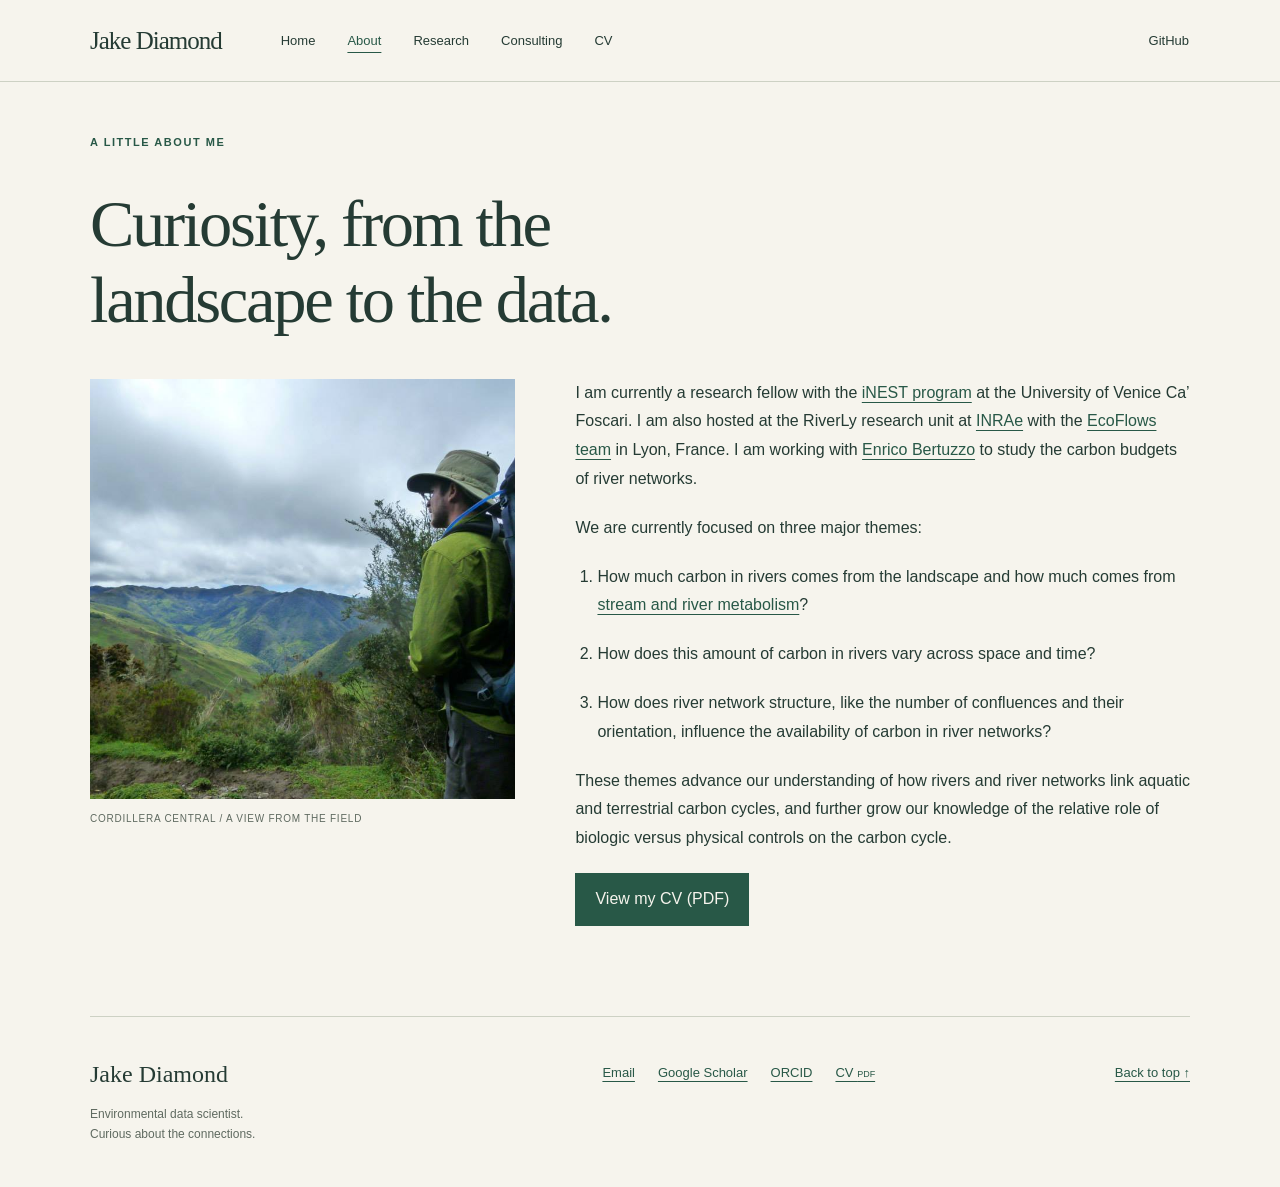
==== commit 80a384bf: "Refresh academic portfolio with editorial design and research navigation" ====
--- a/about.html
+++ b/about.html
@@ -11,9 +11,9 @@
 
 
 
-<title>Jake Diamond’s Research Website</title>
-
-<script src="site_libs/header-attrs-2.23/header-attrs.js"></script>
+<title>About | Jake Diamond</title>
+
+<script src="site_libs/header-attrs-2.29/header-attrs.js"></script>
 <script src="site_libs/jquery-3.6.0/jquery-3.6.0.min.js"></script>
 <meta name="viewport" content="width=device-width, initial-scale=1" />
 <link href="site_libs/bootstrap-3.3.5/css/cosmo.min.css" rel="stylesheet" />
@@ -32,12 +32,9 @@
 <script src="site_libs/navigation-1.1/tabsets.js"></script>
 <link href="site_libs/highlightjs-9.12.0/textmate.css" rel="stylesheet" />
 <script src="site_libs/highlightjs-9.12.0/highlight.js"></script>
-<link href="site_libs/font-awesome-6.4.0/css/all.min.css" rel="stylesheet" />
-<link href="site_libs/font-awesome-6.4.0/css/v4-shims.min.css" rel="stylesheet" />
-<meta name="title" content="Jake Diamond's Website">
-<meta name="description" content="Jake Diamond's Research Website">
-<meta name="keywords" content="hydrology, ecology, ecohydrology, science, Jake Diamond LLC">
+<meta name="description" content="Jake Diamond is an environmental data scientist exploring ecology, hydrology, and biogeochemistry. Research, publications, and environmental data consulting.">
 <meta name="author" content="Jake Diamond">
+<meta name="theme-color" content="#f6f4ed">
 
 <style type="text/css">
   code{white-space: pre-wrap;}
@@ -253,13 +250,13 @@
   <a href="index.html">Home</a>
 </li>
 <li>
-  <a href="about.html">About Me</a>
+  <a href="about.html">About</a>
 </li>
 <li>
   <a href="research.html">Research</a>
 </li>
 <li>
-  <a href="business.html">Jake Diamond LLC</a>
+  <a href="business.html">Consulting</a>
 </li>
 <li>
   <a href="./docs/CV.pdf">CV</a>
@@ -267,10 +264,7 @@
       </ul>
       <ul class="nav navbar-nav navbar-right">
         <li>
-  <a href="http://github.com/jakediamond">
-    <span class="fa fa-github fa-lg"></span>
-     
-  </a>
+  <a href="https://github.com/jakediamond">GitHub</a>
 </li>
       </ul>
     </div><!--/.nav-collapse -->
@@ -285,9 +279,20 @@
 </div>
 
 
-<p><br />
-<br />
-<img src="images/cordillera_central.jpg" width="400px" style="display:block; margin:auto; padding:2px; background-color:#000000" /></p>
+<p class="eyebrow">
+A little about me
+</p>
+<h1>
+Curiosity, from the<br>landscape to the data.
+</h1>
+<div class="about-layout">
+<figure class="landscape-photo">
+<img src="images/cordillera_central.jpg" alt="Mountain landscape in the Cordillera Central" width="800" height="600">
+<figcaption>
+Cordillera Central / A view from the field
+</figcaption>
+</figure>
+<div class="about-copy">
 <p>I am currently a research fellow with the <a
 href="https://www.consorzioinest.it/en/">iNEST program</a> at the
 University of Venice Ca’ Foscari. I am also hosted at the RiverLy
@@ -312,7 +317,12 @@
 networks link aquatic and terrestrial carbon cycles, and further grow
 our knowledge of the relative role of biologic versus physical controls
 on the carbon cycle.</p>
-
+<p><a href="docs/CV.pdf" class="primary-link">View my CV (PDF)</a></p>
+</div>
+</div>
+
+<footer class="site-footer"><div><a class="footer-name" href="index.html">Jake Diamond</a><p>Environmental data scientist.<br>Curious about the connections.</p></div><nav aria-label="Footer"><a href="mailto:diamondjacob@gmail.com">Email</a><a href="https://scholar.google.com/citations?user=BsBmdAUAAAAJ&amp;hl=en">Google Scholar</a><a href="https://orcid.org/0000-0002-5392-5707">ORCID</a><a href="docs/CV.pdf">CV <span class="file-label">PDF</span></a></nav><a class="back-top" href="#">Back to top ↑</a></footer>
+<script src="site.js" defer></script>
 
 
 
--- a/styles.css
+++ b/styles.css
@@ -0,0 +1,743 @@
+/* Shared with every page rendered by R Markdown. */
+:root {
+  --paper:#f6f4ed;
+  --ink:#253b34;
+  --muted:#5f6a60;
+  --line:#cdd1c4;
+  --green:#285847;
+  --wash:#e7eadd;
+  --rust:#975332
+}
+
+html {
+  scroll-behavior:auto;
+  scroll-padding-top:110px
+}
+
+body {
+  background:var(--paper);
+  color:var(--ink);
+  font-family:"Avenir Next",Avenir,"Segoe UI",sans-serif;
+  font-size:16px;
+  line-height:1.8;
+  padding-top:106px!important;
+  padding-bottom:0!important;
+  -webkit-font-smoothing:antialiased
+}
+
+body .main-container {
+  max-width:1160px;
+  padding:0 30px;
+  margin:auto
+}
+
+a {
+  color:var(--green);
+  text-decoration:underline;
+  text-decoration-thickness:1px;
+  text-underline-offset:4px
+}
+
+a:hover,a:focus {
+  color:var(--rust)
+}
+
+a:focus-visible,button:focus-visible,input:focus-visible {
+  outline:3px solid var(--rust);
+  outline-offset:5px
+}
+
+p {
+  margin:0 0 20px
+}
+
+h1,h2,h3,h4 {
+  font-family:Georgia,"Times New Roman",serif;
+  color:var(--ink);
+  font-weight:400;
+  line-height:1.15;
+  letter-spacing:-.035em
+}
+
+h1 {
+  font-size:clamp(42px,5.2vw,70px);
+  margin:34px 0 26px
+}
+
+h2 {
+  font-size:36px;
+  margin:0 0 24px
+}
+h3 {
+  font-size:25px;
+  margin:0 0 12px
+}
+
+.section h1,.section h2,.section h3 {
+  padding-top:0!important;
+  margin-top:0!important
+}
+
+.section h2 {
+  font-size:43px
+}
+.section h3 {
+  font-size:32px
+}
+.section h1 strong,.section h2 strong {
+  font-weight:400
+}
+
+hr {
+  border-color:var(--line);
+  margin:40px 0;
+  clear:both
+}
+
+.navbar {
+  background:var(--paper);
+  border:0;
+  border-bottom:1px solid var(--line);
+  box-shadow:none;
+  min-height:82px
+}
+
+.navbar .container {
+  max-width:1160px;
+  width:100%;
+  padding:15px 30px
+}
+
+.navbar-default .navbar-brand {
+  font-family:Georgia,"Times New Roman",serif;
+  font-size:25px;
+  letter-spacing:-1px;
+  color:var(--ink);
+  padding-left:15px
+}
+
+.navbar-default .navbar-nav>li>a {
+  color:var(--ink);
+  font-size:13px;
+  font-weight:500;
+  text-decoration:none;
+  padding:15px 16px
+}
+
+.navbar-default .navbar-nav>.active>a,.navbar-default .navbar-nav>.active>a:focus,.navbar-default .navbar-nav>.active>a:hover {
+  color:var(--green);
+  background:transparent;
+  text-decoration:underline;
+  text-underline-offset:7px
+}
+
+.navbar-default .navbar-nav>li>a:hover {
+  color:var(--rust);
+  background:transparent
+}
+
+.navbar-default .navbar-toggle {
+  border-color:var(--line);
+  border-radius:0
+}
+.navbar-default .navbar-toggle .icon-bar {
+  background-color:var(--ink)
+}
+
+.navbar-default .navbar-toggle:hover,.navbar-default .navbar-toggle:focus {
+  background:var(--wash)
+}
+
+.eyebrow {
+  font-size:11px;
+  font-weight:600;
+  letter-spacing:.14em;
+  text-transform:uppercase;
+  line-height:1.6;
+  margin:28px 0 24px;
+  color:var(--green)
+}
+
+.intro-lead {
+  font-size:20px;
+  line-height:1.6
+}
+.narrow {
+  max-width:730px
+}
+
+.home-intro {
+  display:grid;
+  grid-template-columns:1.25fr 1fr;
+  gap:65px;
+  align-items:center;
+  padding:30px 0 70px
+}
+
+.home-intro h1 {
+  font-size:clamp(42px,4.5vw,62px);
+  margin:0 0 26px
+}
+
+.home-intro .eyebrow {
+  margin-top:0
+}
+.home-intro p:not(.eyebrow) {
+  max-width:540px
+}
+
+.text-actions {
+  display:flex;
+  gap:28px;
+  align-items:center;
+  flex-wrap:wrap;
+  margin:30px 0 12px;
+  font-size:14px
+}
+
+.primary-link {
+  display:inline-block;
+  background:var(--green);
+  color:var(--paper);
+  padding:12px 20px;
+  text-decoration:none
+}
+
+.primary-link:hover,.primary-link:focus {
+  background:var(--ink);
+  color:white
+}
+
+.text-actions span {
+  margin-left:13px
+}
+
+figure {
+  margin:0
+}
+.field-portrait {
+  position:relative;
+  margin:40px 0 0;
+  padding:0 0 20px 20px
+}
+
+.field-portrait:before {
+  content:"";
+  position:absolute;
+  left:0;
+  bottom:52px;
+  right:20px;
+  top:-20px;
+  border:1px solid #a8b09b;
+  z-index:-1
+}
+
+.field-portrait img {
+  display:block;
+  width:100%;
+  height:450px;
+  object-fit:cover;
+  object-position:85% center;
+  filter:saturate(.8)
+}
+
+figcaption {
+  font-size:10px;
+  letter-spacing:.075em;
+  text-transform:uppercase;
+  color:var(--muted);
+  line-height:1.6;
+  margin-top:12px
+}
+.field-portrait figcaption {
+  display:flex;
+  justify-content:space-between;
+  gap:12px
+}
+
+.question-section {
+  display:grid;
+  grid-template-columns:1fr 1.4fr;
+  gap:80px;
+  border-top:1px solid var(--line);
+  padding:60px 0 65px
+}
+
+.section-intro .eyebrow {
+  margin-top:0
+}
+.section-intro h2 {
+  font-size:34px
+}
+.section-intro>p:last-child {
+  font-size:15px;
+  color:var(--muted)
+}
+
+.question-list {
+  margin:0;
+  padding:0;
+  list-style:none
+}
+.question-list li {
+  display:flex;
+  gap:24px;
+  border-bottom:1px solid var(--line);
+  padding:26px 0
+}
+.question-list li:first-child {
+  padding-top:0
+}
+.question-list li:last-child {
+  border:0;
+  padding-bottom:0
+}
+
+.item-number {
+  font-size:12px;
+  letter-spacing:.08em;
+  color:var(--rust);
+  padding-top:5px
+}
+.question-list h3 {
+  font-size:24px
+}
+.question-list p {
+  font-size:14px;
+  margin-bottom:10px;
+  color:var(--muted)
+}
+.question-list a {
+  font-size:13px
+}
+
+.contact-band {
+  padding:40px 45px 46px;
+  background:var(--wash);
+  border-top:1px solid #b7c1ac;
+  margin:0 0 60px
+}
+.contact-band .eyebrow {
+  margin:0 0 18px
+}
+.contact-band h2 {
+  font-size:36px;
+  margin-bottom:12px
+}
+.contact-band p {
+  margin-bottom:14px
+}
+.contact-band>a {
+  font-size:19px
+}
+
+.site-footer {
+  border-top:1px solid var(--line);
+  padding:36px 0 42px;
+  display:grid;
+  grid-template-columns:1fr 1fr auto;
+  gap:24px;
+  font-size:13px;
+  color:var(--muted);
+  clear:both
+}
+.footer-name {
+  font-family:Georgia,serif;
+  font-size:24px;
+  color:var(--ink);
+  text-decoration:none
+}
+.site-footer p {
+  margin:8px 0 0;
+  font-size:12px;
+  line-height:1.7
+}
+.site-footer nav {
+  display:flex;
+  gap:10px 23px;
+  flex-wrap:wrap;
+  align-content:start;
+  padding-top:8px
+}
+.back-top {
+  padding-top:8px
+}
+.file-label {
+  font-size:9px;
+  text-decoration:none
+}
+
+.about-layout {
+  display:grid;
+  grid-template-columns:.9fr 1.3fr;
+  gap:60px;
+  margin:40px 0 70px;
+  align-items:start
+}
+.landscape-photo img {
+  width:100%;
+  height:420px;
+  object-fit:cover
+}
+.about-copy p {
+  font-size:16px
+}
+.about-copy ol {
+  padding-left:22px
+}
+.about-copy li {
+  margin-bottom:16px
+}
+
+.service-list {
+  display:grid;
+  grid-template-columns:repeat(3,1fr);
+  gap:36px;
+  border-top:1px solid var(--line);
+  border-bottom:1px solid var(--line);
+  padding:35px 0;
+  margin:50px 0
+}
+.service-list h2 {
+  font-size:28px;
+  margin:17px 0
+}
+.service-list p {
+  font-size:15px;
+  color:var(--muted);
+  margin:0
+}
+
+.expertise-list>ul {
+  display:grid;
+  grid-template-columns:1fr 1fr;
+  gap:32px 60px;
+  padding:0;
+  list-style:none;
+  margin:30px 0 65px
+}
+.expertise-list>ul>li {
+  font-family:Georgia,serif;
+  font-size:25px
+}
+.expertise-list>ul>li>ul {
+  font-family:"Avenir Next",Avenir,"Segoe UI",sans-serif;
+  font-size:15px;
+  margin-top:12px;
+  padding-left:20px
+}
+
+.profile-links {
+  display:flex;
+  flex-wrap:wrap;
+  gap:25px;
+  font-size:13px;
+  margin:25px 0 18px
+}
+.research-note {
+  font-size:13px;
+  color:var(--muted);
+  max-width:700px
+}
+
+.research-index {
+  padding:35px 0 40px;
+  margin:40px 0 60px;
+  border-top:1px solid var(--line);
+  border-bottom:1px solid var(--line)
+}
+.index-header {
+  display:grid;
+  grid-template-columns:1fr 1fr;
+  gap:35px;
+  align-items:start
+}
+.index-header h2 {
+  font-size:30px
+}
+.research-search label {
+  display:block;
+  font-size:12px;
+  margin-bottom:6px;
+  font-weight:500
+}
+.research-search input {
+  width:100%;
+  border:1px solid #929e8c;
+  background:transparent;
+  border-radius:0;
+  padding:10px 12px;
+  color:var(--ink);
+  font-size:14px;
+  line-height:1.5
+}
+.research-search input::placeholder {
+  color:var(--muted)
+}
+#topic-status {
+  font-size:12px;
+  color:var(--muted);
+  margin:5px 0 14px
+}
+#topic-list {
+  list-style:none;
+  padding:0;
+  margin:18px 0 0
+}
+#topic-list li {
+  border-bottom:1px solid var(--line)
+}
+#topic-list li:last-child {
+  border:0
+}
+#topic-list a {
+  display:flex;
+  justify-content:space-between;
+  gap:20px;
+  padding:12px 0;
+  text-decoration:none;
+  font-size:15px
+}
+#topic-list a:hover {
+  background:var(--wash)
+}
+#topic-list a span:first-child {
+  font-size:11px;
+  color:var(--muted);
+  text-transform:uppercase;
+  letter-spacing:.055em;
+  padding-top:4px
+}
+.no-topics {
+  padding:20px 0;
+  font-size:14px
+}
+
+body .section.level2 {
+  padding-top:38px;
+  margin-top:20px
+}
+body .section.level3 {
+  display:flow-root;
+  padding-top:34px;
+  margin-top:20px
+}
+.section.level2:after {
+  content:"";
+  display:block;
+  clear:both
+}
+.section p,.section li {
+  font-size:16px
+}
+.section img {
+  height:auto;
+  max-width:100%;
+  margin-bottom:16px
+}
+.section [style*="float:"] {
+  max-width:43%;
+  margin-bottom:10px
+}
+.section {
+  scroll-margin-top:100px
+}
+
+.skip-link {
+  position:fixed;
+  top:-100px;
+  left:20px;
+  z-index:2000;
+  background:var(--ink);
+  color:white;
+  padding:10px 18px
+}
+.skip-link:focus {
+  top:12px;
+  color:white
+}
+
+[hidden] {
+  display:none!important
+}
+
+@media(min-width:768px) {
+  .navbar-nav {
+  margin-left:28px
+}
+.navbar-right {
+  margin-left:0
+}
+
+}
+
+@media(max-width:1000px) {
+  .home-intro {
+  gap:35px
+}
+.home-intro h1 {
+  font-size:48px
+}
+.field-portrait img {
+  height:390px
+}
+.question-section {
+  gap:40px
+}
+.navbar-default .navbar-nav>li>a {
+  padding-left:11px;
+  padding-right:11px
+}
+
+}
+
+@media(max-width:767px) {
+  body {
+  padding-top:86px!important;
+  font-size:15px
+}
+body .main-container {
+  padding:0 22px
+}
+.navbar {
+  min-height:65px
+}
+.navbar .container {
+  padding:7px 22px
+}
+.navbar .navbar-collapse {
+  border-color:var(--line)
+}
+.navbar-default .navbar-nav>li>a {
+  padding:12px 15px;
+  font-size:15px
+}
+.home-intro {
+  grid-template-columns:1fr;
+  padding:25px 0 40px;
+  gap:15px
+}
+.home-intro h1 {
+  font-size:48px
+}
+.home-intro .intro-lead {
+  font-size:19px
+}
+.eyebrow {
+  font-size:10px
+}
+.field-portrait {
+  max-width:490px;
+  margin:25px 0 0 15px
+}
+.field-portrait img {
+  height:auto;
+  aspect-ratio:4/3;
+  object-fit:cover
+}
+.question-section {
+  grid-template-columns:1fr;
+  gap:30px;
+  padding:35px 0
+}
+.section-intro h2 {
+  font-size:32px
+}
+.question-list h3 {
+  font-size:25px
+}
+.contact-band {
+  padding:30px 24px;
+  margin-bottom:40px
+}
+.contact-band h2 {
+  font-size:31px
+}
+.contact-band>a {
+  font-size:16px;
+  overflow-wrap:anywhere
+}
+.site-footer {
+  grid-template-columns:1fr auto
+}
+.site-footer nav {
+  grid-column:1/-1;
+  grid-row:2
+}
+.about-layout {
+  grid-template-columns:1fr;
+  gap:30px
+}
+.landscape-photo img {
+  height:300px
+}
+.service-list {
+  grid-template-columns:1fr;
+  gap:28px
+}
+.service-list>div+div {
+  border-top:1px solid var(--line);
+  padding-top:24px
+}
+.expertise-list>ul {
+  grid-template-columns:1fr;
+  gap:25px
+}
+.index-header {
+  grid-template-columns:1fr;
+  gap:0
+}
+#topic-list a {
+  flex-direction:column;
+  gap:3px
+}
+.section [style*="float:"] {
+  float:none!important;
+  max-width:100%;
+  margin:20px auto!important
+}
+.section img {
+  display:block;
+  margin:auto auto 16px
+}
+.section h2 {
+  font-size:36px
+}
+.section h3 {
+  font-size:30px
+}
+
+}
+
+@media(prefers-reduced-motion:reduce) {
+  html {
+  scroll-behavior:auto
+}
+
+}
+
+
+.navbar-brand {
+  text-decoration:none
+}
+
+.research-search input {
+  box-sizing:border-box
+}
+
+@media print {
+  body {
+  padding-top:0!important
+}
+.site-footer,.research-search,.back-top,.skip-link {
+  display:none!important
+}
+.section [style*="float:"] {
+  float:none!important;
+  max-width:100%
+}
+.contact-band {
+  break-inside:avoid
+}
+
+}
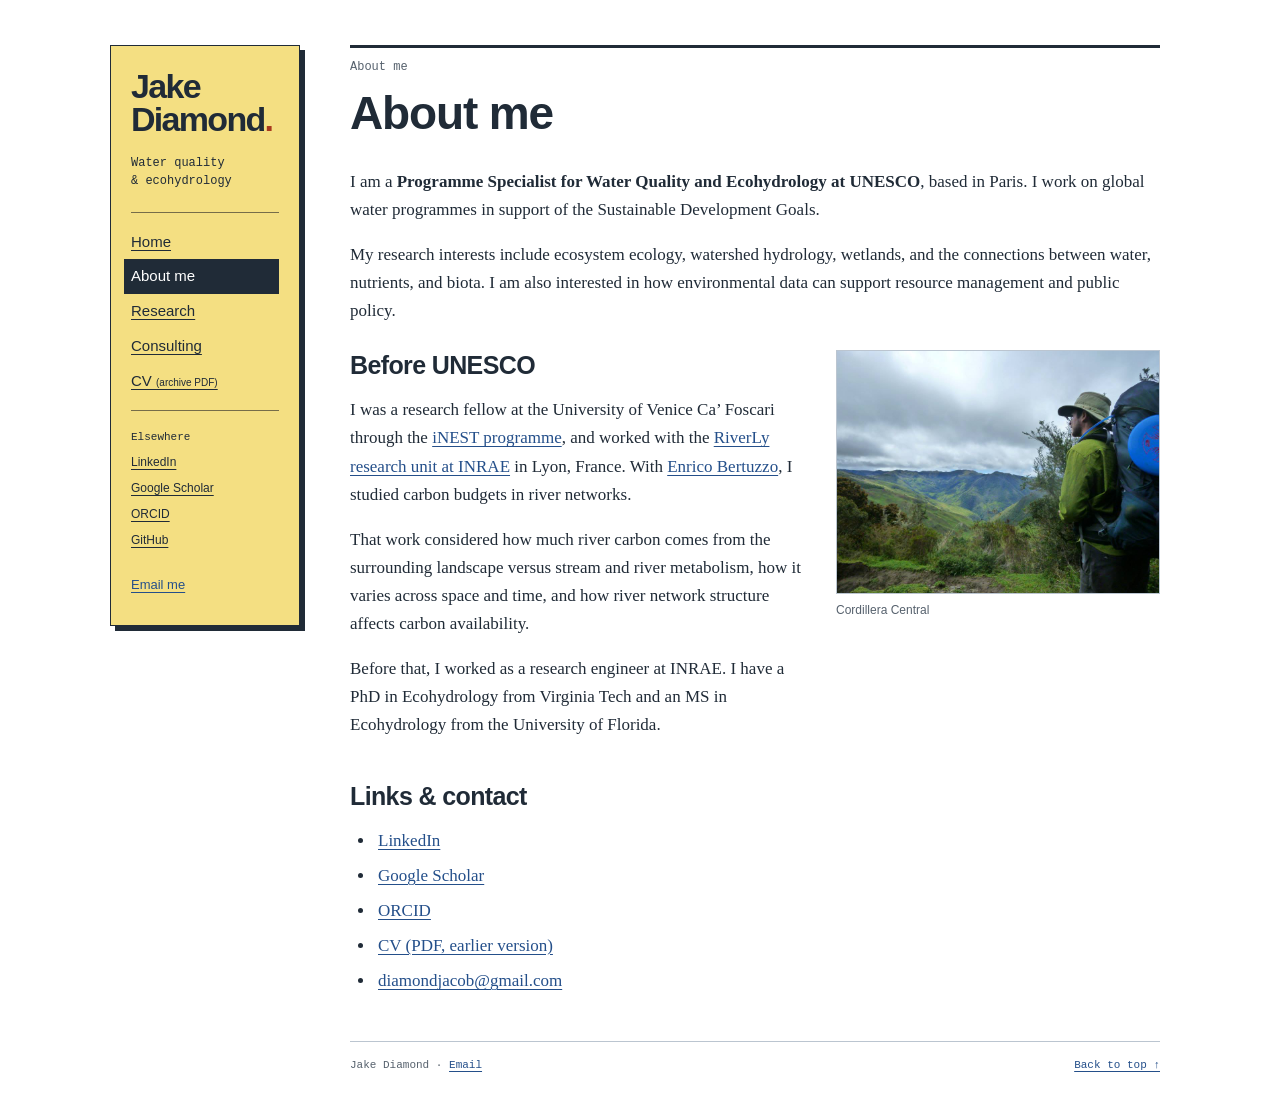
==== commit 63675407: "Use a compact personal academic layout and update UNESCO appointment" ====
--- a/about.html
+++ b/about.html
@@ -11,7 +11,7 @@
 
 
 
-<title>About | Jake Diamond</title>
+<title>About me | Jake Diamond</title>
 
 <script src="site_libs/header-attrs-2.29/header-attrs.js"></script>
 <script src="site_libs/jquery-3.6.0/jquery-3.6.0.min.js"></script>
@@ -32,9 +32,9 @@
 <script src="site_libs/navigation-1.1/tabsets.js"></script>
 <link href="site_libs/highlightjs-9.12.0/textmate.css" rel="stylesheet" />
 <script src="site_libs/highlightjs-9.12.0/highlight.js"></script>
-<meta name="description" content="Jake Diamond is an environmental data scientist exploring ecology, hydrology, and biogeochemistry. Research, publications, and environmental data consulting.">
+<meta name="description" content="Jake Diamond, Programme Specialist for Water Quality and Ecohydrology at UNESCO. Personal website with research, figures, and publications on rivers, wetlands, and ecosystem processes.">
 <meta name="author" content="Jake Diamond">
-<meta name="theme-color" content="#f6f4ed">
+<meta name="theme-color" content="#ffffff">
 
 <style type="text/css">
   code{white-space: pre-wrap;}
@@ -95,80 +95,6 @@
 </style>
 
 
-<style type="text/css">
-.dropdown-submenu {
-  position: relative;
-}
-.dropdown-submenu>.dropdown-menu {
-  top: 0;
-  left: 100%;
-  margin-top: -6px;
-  margin-left: -1px;
-  border-radius: 0 6px 6px 6px;
-}
-.dropdown-submenu:hover>.dropdown-menu {
-  display: block;
-}
-.dropdown-submenu>a:after {
-  display: block;
-  content: " ";
-  float: right;
-  width: 0;
-  height: 0;
-  border-color: transparent;
-  border-style: solid;
-  border-width: 5px 0 5px 5px;
-  border-left-color: #cccccc;
-  margin-top: 5px;
-  margin-right: -10px;
-}
-.dropdown-submenu:hover>a:after {
-  border-left-color: #adb5bd;
-}
-.dropdown-submenu.pull-left {
-  float: none;
-}
-.dropdown-submenu.pull-left>.dropdown-menu {
-  left: -100%;
-  margin-left: 10px;
-  border-radius: 6px 0 6px 6px;
-}
-</style>
-
-<script type="text/javascript">
-// manage active state of menu based on current page
-$(document).ready(function () {
-  // active menu anchor
-  href = window.location.pathname
-  href = href.substr(href.lastIndexOf('/') + 1)
-  if (href === "")
-    href = "index.html";
-  var menuAnchor = $('a[href="' + href + '"]');
-
-  // mark the anchor link active (and if it's in a dropdown, also mark that active)
-  var dropdown = menuAnchor.closest('li.dropdown');
-  if (window.bootstrap) { // Bootstrap 4+
-    menuAnchor.addClass('active');
-    dropdown.find('> .dropdown-toggle').addClass('active');
-  } else { // Bootstrap 3
-    menuAnchor.parent().addClass('active');
-    dropdown.addClass('active');
-  }
-
-  // Navbar adjustments
-  var navHeight = $(".navbar").first().height() + 15;
-  var style = document.createElement('style');
-  var pt = "padding-top: " + navHeight + "px; ";
-  var mt = "margin-top: -" + navHeight + "px; ";
-  var css = "";
-  // offset scroll position for anchor links (for fixed navbar)
-  for (var i = 1; i <= 6; i++) {
-    css += ".section h" + i + "{ " + pt + mt + "}\n";
-  }
-  style.innerHTML = "body {" + pt + "padding-bottom: 40px; }\n" + css;
-  document.head.appendChild(style);
-});
-</script>
 
 <!-- tabsets -->
 
@@ -233,43 +159,13 @@
 
 
 
-
-<div class="navbar navbar-default  navbar-fixed-top" role="navigation">
-  <div class="container">
-    <div class="navbar-header">
-      <button type="button" class="navbar-toggle collapsed" data-toggle="collapse" data-bs-toggle="collapse" data-target="#navbar" data-bs-target="#navbar">
-        <span class="icon-bar"></span>
-        <span class="icon-bar"></span>
-        <span class="icon-bar"></span>
-      </button>
-      <a class="navbar-brand" href="index.html">Jake Diamond</a>
-    </div>
-    <div id="navbar" class="navbar-collapse collapse">
-      <ul class="nav navbar-nav">
-        <li>
-  <a href="index.html">Home</a>
-</li>
-<li>
-  <a href="about.html">About</a>
-</li>
-<li>
-  <a href="research.html">Research</a>
-</li>
-<li>
-  <a href="business.html">Consulting</a>
-</li>
-<li>
-  <a href="./docs/CV.pdf">CV</a>
-</li>
-      </ul>
-      <ul class="nav navbar-nav navbar-right">
-        <li>
-  <a href="https://github.com/jakediamond">GitHub</a>
-</li>
-      </ul>
-    </div><!--/.nav-collapse -->
-  </div><!--/.container -->
-</div><!--/.navbar -->
+<aside class="site-rail" aria-label="Site navigation">
+<a class="site-name" href="index.html">Jake <br>Diamond<span aria-hidden="true">.</span></a>
+<p class="site-subtitle">Water quality<br>&amp; ecohydrology</p>
+<nav aria-label="Main navigation"><a href="index.html">Home</a><a href="about.html">About me</a><a href="research.html">Research</a><a href="business.html">Consulting</a><a href="docs/CV.pdf">CV <small>(archive PDF)</small></a></nav>
+<div class="elsewhere"><p>Elsewhere</p><a href="https://fr.linkedin.com/in/jacobsdiamond">LinkedIn</a><a href="https://scholar.google.com/citations?user=BsBmdAUAAAAJ&amp;hl=en">Google Scholar</a><a href="https://orcid.org/0000-0002-5392-5707">ORCID</a><a href="https://github.com/jakediamond">GitHub</a></div>
+<p class="rail-contact"><a href="mailto:diamondjacob@gmail.com">Email me</a></p>
+</aside>
 
 <div id="header">
 
@@ -279,49 +175,57 @@
 </div>
 
 
-<p class="eyebrow">
-A little about me
-</p>
+<div class="page-label">
+About me
+</div>
 <h1>
-Curiosity, from the<br>landscape to the data.
+About me
 </h1>
-<div class="about-layout">
-<figure class="landscape-photo">
-<img src="images/cordillera_central.jpg" alt="Mountain landscape in the Cordillera Central" width="800" height="600">
+<p>I am a <strong>Programme Specialist for Water Quality and
+Ecohydrology at UNESCO</strong>, based in Paris. I work on global water
+programmes in support of the Sustainable Development Goals.</p>
+<p>My research interests include ecosystem ecology, watershed hydrology,
+wetlands, and the connections between water, nutrients, and biota. I am
+also interested in how environmental data can support resource
+management and public policy.</p>
+<figure class="about-photo">
+<img src="images/cordillera_central.jpg" alt="Jake looking across a mountain landscape in the Cordillera Central" width="800" height="600">
 <figcaption>
-Cordillera Central / A view from the field
+Cordillera Central
 </figcaption>
 </figure>
-<div class="about-copy">
-<p>I am currently a research fellow with the <a
-href="https://www.consorzioinest.it/en/">iNEST program</a> at the
-University of Venice Ca’ Foscari. I am also hosted at the RiverLy
-research unit at <a href="https://riverly.inrae.fr/en/home">INRAe</a>
-with the <a href="https://ecoflows.inrae.fr/">EcoFlows team</a> in Lyon,
-France. I am working with <a
-href="https://scholar.google.it/citations?user=J0y5sPoAAAAJ&amp;hl=it&amp;inst=13410158990364976897">Enrico
-Bertuzzo</a> to study the carbon budgets of river networks.</p>
-<p>We are currently focused on three major themes:</p>
-<ol style="list-style-type: decimal">
-<li><p>How much carbon in rivers comes from the landscape and how much
-comes from <a
-href="https://en.wikipedia.org/wiki/Stream_metabolism">stream and river
-metabolism</a>?</p></li>
-<li><p>How does this amount of carbon in rivers vary across space and
-time?</p></li>
-<li><p>How does river network structure, like the number of confluences
-and their orientation, influence the availability of carbon in river
-networks?</p></li>
-</ol>
-<p>These themes advance our understanding of how rivers and river
-networks link aquatic and terrestrial carbon cycles, and further grow
-our knowledge of the relative role of biologic versus physical controls
-on the carbon cycle.</p>
-<p><a href="docs/CV.pdf" class="primary-link">View my CV (PDF)</a></p>
-</div>
-</div>
-
-<footer class="site-footer"><div><a class="footer-name" href="index.html">Jake Diamond</a><p>Environmental data scientist.<br>Curious about the connections.</p></div><nav aria-label="Footer"><a href="mailto:diamondjacob@gmail.com">Email</a><a href="https://scholar.google.com/citations?user=BsBmdAUAAAAJ&amp;hl=en">Google Scholar</a><a href="https://orcid.org/0000-0002-5392-5707">ORCID</a><a href="docs/CV.pdf">CV <span class="file-label">PDF</span></a></nav><a class="back-top" href="#">Back to top ↑</a></footer>
+<div id="before-unesco" class="section level2">
+<h2>Before UNESCO</h2>
+<p>I was a research fellow at the University of Venice Ca’ Foscari
+through the <a href="https://www.consorzioinest.it/en/">iNEST
+programme</a>, and worked with the <a
+href="https://riverly.inrae.fr/en/home">RiverLy research unit at
+INRAE</a> in Lyon, France. With <a
+href="https://scholar.google.it/citations?user=J0y5sPoAAAAJ&amp;hl=it">Enrico
+Bertuzzo</a>, I studied carbon budgets in river networks.</p>
+<p>That work considered how much river carbon comes from the surrounding
+landscape versus stream and river metabolism, how it varies across space
+and time, and how river network structure affects carbon
+availability.</p>
+<p>Before that, I worked as a research engineer at INRAE. I have a PhD
+in Ecohydrology from Virginia Tech and an MS in Ecohydrology from the
+University of Florida.</p>
+</div>
+<div id="links-contact" class="section level2">
+<h2>Links &amp; contact</h2>
+<ul>
+<li><a href="https://fr.linkedin.com/in/jacobsdiamond">LinkedIn</a></li>
+<li><a
+href="https://scholar.google.com/citations?user=BsBmdAUAAAAJ&amp;hl=en">Google
+Scholar</a></li>
+<li><a href="https://orcid.org/0000-0002-5392-5707">ORCID</a></li>
+<li><a href="docs/CV.pdf">CV (PDF, earlier version)</a></li>
+<li><a
+href="mailto:diamondjacob@gmail.com">diamondjacob@gmail.com</a></li>
+</ul>
+</div>
+
+<footer class="site-footer"><span>Jake Diamond · <a href="mailto:diamondjacob@gmail.com">Email</a></span><a href="#">Back to top ↑</a></footer>
 <script src="site.js" defer></script>
 
 
--- a/styles.css
+++ b/styles.css
@@ -1,743 +1,154 @@
-/* Shared with every page rendered by R Markdown. */
+/* Personal academic site: compact text, ordinary links, and research figures. */
 :root {
-  --paper:#f6f4ed;
-  --ink:#253b34;
-  --muted:#5f6a60;
-  --line:#cdd1c4;
-  --green:#285847;
-  --wash:#e7eadd;
-  --rust:#975332
+  --ink: #202b37;
+  --blue: #244f8a;
+  --rule: #bbc5d0;
+  --yellow: #f4df82;
+  --muted: #56616d;
 }
-
-html {
-  scroll-behavior:auto;
-  scroll-padding-top:110px
-}
-
+html { scroll-padding-top: 24px; }
 body {
-  background:var(--paper);
-  color:var(--ink);
-  font-family:"Avenir Next",Avenir,"Segoe UI",sans-serif;
-  font-size:16px;
-  line-height:1.8;
-  padding-top:106px!important;
-  padding-bottom:0!important;
-  -webkit-font-smoothing:antialiased
-}
-
-body .main-container {
-  max-width:1160px;
-  padding:0 30px;
-  margin:auto
-}
-
-a {
-  color:var(--green);
-  text-decoration:underline;
-  text-decoration-thickness:1px;
-  text-underline-offset:4px
-}
-
-a:hover,a:focus {
-  color:var(--rust)
-}
-
-a:focus-visible,button:focus-visible,input:focus-visible {
-  outline:3px solid var(--rust);
-  outline-offset:5px
-}
-
-p {
-  margin:0 0 20px
-}
-
-h1,h2,h3,h4 {
-  font-family:Georgia,"Times New Roman",serif;
-  color:var(--ink);
-  font-weight:400;
-  line-height:1.15;
-  letter-spacing:-.035em
-}
-
-h1 {
-  font-size:clamp(42px,5.2vw,70px);
-  margin:34px 0 26px
-}
-
-h2 {
-  font-size:36px;
-  margin:0 0 24px
-}
-h3 {
-  font-size:25px;
-  margin:0 0 12px
-}
-
-.section h1,.section h2,.section h3 {
-  padding-top:0!important;
-  margin-top:0!important
-}
-
-.section h2 {
-  font-size:43px
-}
-.section h3 {
-  font-size:32px
-}
-.section h1 strong,.section h2 strong {
-  font-weight:400
-}
-
-hr {
-  border-color:var(--line);
-  margin:40px 0;
-  clear:both
-}
-
-.navbar {
-  background:var(--paper);
-  border:0;
-  border-bottom:1px solid var(--line);
-  box-shadow:none;
-  min-height:82px
-}
-
-.navbar .container {
-  max-width:1160px;
-  width:100%;
-  padding:15px 30px
-}
-
-.navbar-default .navbar-brand {
-  font-family:Georgia,"Times New Roman",serif;
-  font-size:25px;
-  letter-spacing:-1px;
-  color:var(--ink);
-  padding-left:15px
-}
-
-.navbar-default .navbar-nav>li>a {
-  color:var(--ink);
-  font-size:13px;
-  font-weight:500;
-  text-decoration:none;
-  padding:15px 16px
-}
-
-.navbar-default .navbar-nav>.active>a,.navbar-default .navbar-nav>.active>a:focus,.navbar-default .navbar-nav>.active>a:hover {
-  color:var(--green);
-  background:transparent;
-  text-decoration:underline;
-  text-underline-offset:7px
-}
-
-.navbar-default .navbar-nav>li>a:hover {
-  color:var(--rust);
-  background:transparent
-}
-
-.navbar-default .navbar-toggle {
-  border-color:var(--line);
-  border-radius:0
-}
-.navbar-default .navbar-toggle .icon-bar {
-  background-color:var(--ink)
-}
-
-.navbar-default .navbar-toggle:hover,.navbar-default .navbar-toggle:focus {
-  background:var(--wash)
-}
-
-.eyebrow {
-  font-size:11px;
-  font-weight:600;
-  letter-spacing:.14em;
-  text-transform:uppercase;
-  line-height:1.6;
-  margin:28px 0 24px;
-  color:var(--green)
-}
-
-.intro-lead {
-  font-size:20px;
-  line-height:1.6
-}
-.narrow {
-  max-width:730px
-}
-
-.home-intro {
-  display:grid;
-  grid-template-columns:1.25fr 1fr;
-  gap:65px;
-  align-items:center;
-  padding:30px 0 70px
-}
-
-.home-intro h1 {
-  font-size:clamp(42px,4.5vw,62px);
-  margin:0 0 26px
-}
-
-.home-intro .eyebrow {
-  margin-top:0
-}
-.home-intro p:not(.eyebrow) {
-  max-width:540px
-}
-
-.text-actions {
-  display:flex;
-  gap:28px;
-  align-items:center;
-  flex-wrap:wrap;
-  margin:30px 0 12px;
-  font-size:14px
-}
-
-.primary-link {
-  display:inline-block;
-  background:var(--green);
-  color:var(--paper);
-  padding:12px 20px;
-  text-decoration:none
-}
-
-.primary-link:hover,.primary-link:focus {
-  background:var(--ink);
-  color:white
-}
-
-.text-actions span {
-  margin-left:13px
-}
-
-figure {
-  margin:0
-}
-.field-portrait {
-  position:relative;
-  margin:40px 0 0;
-  padding:0 0 20px 20px
-}
-
-.field-portrait:before {
-  content:"";
-  position:absolute;
-  left:0;
-  bottom:52px;
-  right:20px;
-  top:-20px;
-  border:1px solid #a8b09b;
-  z-index:-1
-}
-
-.field-portrait img {
-  display:block;
-  width:100%;
-  height:450px;
-  object-fit:cover;
-  object-position:85% center;
-  filter:saturate(.8)
-}
-
-figcaption {
-  font-size:10px;
-  letter-spacing:.075em;
-  text-transform:uppercase;
-  color:var(--muted);
-  line-height:1.6;
-  margin-top:12px
-}
-.field-portrait figcaption {
-  display:flex;
-  justify-content:space-between;
-  gap:12px
-}
-
-.question-section {
-  display:grid;
-  grid-template-columns:1fr 1.4fr;
-  gap:80px;
-  border-top:1px solid var(--line);
-  padding:60px 0 65px
-}
-
-.section-intro .eyebrow {
-  margin-top:0
-}
-.section-intro h2 {
-  font-size:34px
-}
-.section-intro>p:last-child {
-  font-size:15px;
-  color:var(--muted)
-}
-
-.question-list {
-  margin:0;
-  padding:0;
-  list-style:none
-}
-.question-list li {
-  display:flex;
-  gap:24px;
-  border-bottom:1px solid var(--line);
-  padding:26px 0
-}
-.question-list li:first-child {
-  padding-top:0
-}
-.question-list li:last-child {
-  border:0;
-  padding-bottom:0
-}
-
-.item-number {
-  font-size:12px;
-  letter-spacing:.08em;
-  color:var(--rust);
-  padding-top:5px
-}
-.question-list h3 {
-  font-size:24px
-}
-.question-list p {
-  font-size:14px;
-  margin-bottom:10px;
-  color:var(--muted)
-}
-.question-list a {
-  font-size:13px
-}
-
-.contact-band {
-  padding:40px 45px 46px;
-  background:var(--wash);
-  border-top:1px solid #b7c1ac;
-  margin:0 0 60px
-}
-.contact-band .eyebrow {
-  margin:0 0 18px
-}
-.contact-band h2 {
-  font-size:36px;
-  margin-bottom:12px
-}
-.contact-band p {
-  margin-bottom:14px
-}
-.contact-band>a {
-  font-size:19px
-}
-
-.site-footer {
-  border-top:1px solid var(--line);
-  padding:36px 0 42px;
-  display:grid;
-  grid-template-columns:1fr 1fr auto;
-  gap:24px;
-  font-size:13px;
-  color:var(--muted);
-  clear:both
-}
-.footer-name {
-  font-family:Georgia,serif;
-  font-size:24px;
-  color:var(--ink);
-  text-decoration:none
-}
-.site-footer p {
-  margin:8px 0 0;
-  font-size:12px;
-  line-height:1.7
-}
-.site-footer nav {
-  display:flex;
-  gap:10px 23px;
-  flex-wrap:wrap;
-  align-content:start;
-  padding-top:8px
-}
-.back-top {
-  padding-top:8px
-}
-.file-label {
-  font-size:9px;
-  text-decoration:none
-}
-
-.about-layout {
-  display:grid;
-  grid-template-columns:.9fr 1.3fr;
-  gap:60px;
-  margin:40px 0 70px;
-  align-items:start
-}
-.landscape-photo img {
-  width:100%;
-  height:420px;
-  object-fit:cover
-}
-.about-copy p {
-  font-size:16px
-}
-.about-copy ol {
-  padding-left:22px
-}
-.about-copy li {
-  margin-bottom:16px
-}
-
-.service-list {
-  display:grid;
-  grid-template-columns:repeat(3,1fr);
-  gap:36px;
-  border-top:1px solid var(--line);
-  border-bottom:1px solid var(--line);
-  padding:35px 0;
-  margin:50px 0
-}
-.service-list h2 {
-  font-size:28px;
-  margin:17px 0
-}
-.service-list p {
-  font-size:15px;
-  color:var(--muted);
-  margin:0
-}
-
-.expertise-list>ul {
-  display:grid;
-  grid-template-columns:1fr 1fr;
-  gap:32px 60px;
-  padding:0;
-  list-style:none;
-  margin:30px 0 65px
-}
-.expertise-list>ul>li {
-  font-family:Georgia,serif;
-  font-size:25px
-}
-.expertise-list>ul>li>ul {
-  font-family:"Avenir Next",Avenir,"Segoe UI",sans-serif;
-  font-size:15px;
-  margin-top:12px;
-  padding-left:20px
-}
-
-.profile-links {
-  display:flex;
-  flex-wrap:wrap;
-  gap:25px;
-  font-size:13px;
-  margin:25px 0 18px
-}
-.research-note {
-  font-size:13px;
-  color:var(--muted);
-  max-width:700px
-}
-
-.research-index {
-  padding:35px 0 40px;
-  margin:40px 0 60px;
-  border-top:1px solid var(--line);
-  border-bottom:1px solid var(--line)
-}
-.index-header {
-  display:grid;
-  grid-template-columns:1fr 1fr;
-  gap:35px;
-  align-items:start
-}
-.index-header h2 {
-  font-size:30px
-}
-.research-search label {
-  display:block;
-  font-size:12px;
-  margin-bottom:6px;
-  font-weight:500
-}
-.research-search input {
-  width:100%;
-  border:1px solid #929e8c;
-  background:transparent;
-  border-radius:0;
-  padding:10px 12px;
-  color:var(--ink);
-  font-size:14px;
-  line-height:1.5
-}
-.research-search input::placeholder {
-  color:var(--muted)
-}
-#topic-status {
-  font-size:12px;
-  color:var(--muted);
-  margin:5px 0 14px
-}
-#topic-list {
-  list-style:none;
-  padding:0;
-  margin:18px 0 0
-}
-#topic-list li {
-  border-bottom:1px solid var(--line)
-}
-#topic-list li:last-child {
-  border:0
-}
-#topic-list a {
-  display:flex;
-  justify-content:space-between;
-  gap:20px;
-  padding:12px 0;
-  text-decoration:none;
-  font-size:15px
-}
-#topic-list a:hover {
-  background:var(--wash)
-}
-#topic-list a span:first-child {
-  font-size:11px;
-  color:var(--muted);
-  text-transform:uppercase;
-  letter-spacing:.055em;
-  padding-top:4px
-}
-.no-topics {
-  padding:20px 0;
-  font-size:14px
-}
-
-body .section.level2 {
-  padding-top:38px;
-  margin-top:20px
-}
-body .section.level3 {
-  display:flow-root;
-  padding-top:34px;
-  margin-top:20px
-}
-.section.level2:after {
-  content:"";
-  display:block;
-  clear:both
-}
-.section p,.section li {
-  font-size:16px
-}
-.section img {
-  height:auto;
-  max-width:100%;
-  margin-bottom:16px
-}
-.section [style*="float:"] {
-  max-width:43%;
-  margin-bottom:10px
-}
-.section {
-  scroll-margin-top:100px
-}
-
-.skip-link {
-  position:fixed;
-  top:-100px;
-  left:20px;
-  z-index:2000;
-  background:var(--ink);
-  color:white;
-  padding:10px 18px
-}
-.skip-link:focus {
-  top:12px;
-  color:white
-}
-
-[hidden] {
-  display:none!important
-}
-
-@media(min-width:768px) {
-  .navbar-nav {
-  margin-left:28px
-}
-.navbar-right {
-  margin-left:0
-}
-
-}
-
-@media(max-width:1000px) {
-  .home-intro {
-  gap:35px
-}
-.home-intro h1 {
-  font-size:48px
-}
-.field-portrait img {
-  height:390px
-}
-.question-section {
-  gap:40px
-}
-.navbar-default .navbar-nav>li>a {
-  padding-left:11px;
-  padding-right:11px
-}
-
-}
-
-@media(max-width:767px) {
-  body {
-  padding-top:86px!important;
-  font-size:15px
+  background: #fff;
+  color: var(--ink);
+  font: 17px/1.65 Georgia, "Times New Roman", serif;
+  padding: 0 !important;
+  margin: 0;
 }
 body .main-container {
-  padding:0 22px
+  max-width: 1110px;
+  min-height: 100vh;
+  margin: 0 auto;
+  padding: 45px 35px 25px 265px;
+  position: relative;
 }
-.navbar {
-  min-height:65px
+a { color: var(--blue); text-decoration: underline; text-underline-offset: 3px; }
+a:hover { color: #8c341b; }
+a:focus-visible, input:focus-visible { outline: 3px solid #b84123; outline-offset: 4px; }
+p { margin: 0 0 17px; }
+h1, h2, h3, h4 {
+  color: var(--ink);
+  font-family: Arial, Helvetica, sans-serif;
+  font-weight: 700;
+  line-height: 1.2;
+  letter-spacing: -.025em;
 }
-.navbar .container {
-  padding:7px 22px
+h1 { font-size: 46px; margin: 10px 0 27px; }
+h2 { font-size: 25px; margin: 32px 0 16px; }
+h3 { font-size: 20px; margin: 28px 0 14px; }
+h1 strong, h2 strong { font-weight: inherit; }
+ul, ol { padding-left: 25px; }
+li { padding-left: 3px; margin-bottom: 7px; }
+hr { clear: both; border: 0; border-top: 1px solid var(--rule); margin: 30px 0; }
+figure { margin: 0; }
+figcaption { font: 12px/1.45 Arial, Helvetica, sans-serif; color: var(--muted); margin-top: 8px; }
+.page-label { color: var(--muted); font: 12px/1.5 "Courier New", monospace; border-top: 3px solid var(--ink); padding-top: 10px; }
+.site-rail {
+  position: absolute;
+  top: 45px;
+  left: 25px;
+  width: 190px;
+  background: var(--yellow);
+  border: 1px solid var(--ink);
+  box-shadow: 5px 5px 0 var(--ink);
+  padding: 24px 20px 13px;
+  font-family: Arial, Helvetica, sans-serif;
 }
-.navbar .navbar-collapse {
-  border-color:var(--line)
+.site-name { display: block; color: var(--ink); font-size: 34px; font-weight: 800; line-height: .98; letter-spacing: -1.7px; text-decoration: none; }
+.site-name span { color: #a8391d; }
+.site-subtitle { font: 12px/1.5 "Courier New", monospace; margin: 17px 0 22px; }
+.site-rail nav { border-top: 1px solid #766d49; border-bottom: 1px solid #766d49; padding: 12px 0; }
+.site-rail nav a { display: block; font-size: 15px; padding: 5px 7px; margin-left: -7px; color: var(--ink); }
+.site-rail nav a[aria-current="page"] { background: var(--ink); color: #fff; text-decoration: none; }
+.site-rail small { font-size: 10px; }
+.elsewhere { padding-top: 20px; }
+.elsewhere p { font: 11px "Courier New", monospace; margin-bottom: 7px; }
+.elsewhere a { display: block; font-size: 12px; padding: 3px 0; color: var(--ink); }
+.rail-contact { margin-top: 20px; font-size: 13px; }
+.home-top { display: grid; grid-template-columns: 1.2fr 1fr; gap: 25px; align-items: start; }
+.hello { font-weight: bold; font-size: 20px; }
+.home-photo { margin-top: 8px; transform: rotate(2deg); background: #fff; padding: 7px 7px 11px; border: 1px solid #abb3bb; box-shadow: 3px 4px 0 #e9edf0; }
+.home-photo img { display: block; width: 100%; height: auto; }
+.home-photo figcaption { font-family: "Courier New", monospace; font-size: 11px; }
+.section-line { display: flex; align-items: baseline; justify-content: space-between; gap: 15px; border-bottom: 2px solid var(--ink); margin: 27px 0 20px; padding-bottom: 9px; }
+.section-line h2 { margin: 0; }
+.section-line>a { font: 12px/1.5 Arial, sans-serif; }
+.questions { margin-bottom: 26px; }
+.research-figures { display: grid; grid-template-columns: repeat(3, 1fr); gap: 22px; }
+.research-figures figure { min-width: 0; }
+.research-figures img { display: block; width: 100%; height: 155px; object-fit: contain; background: #fff; border-bottom: 1px solid var(--rule); padding: 0 0 10px; margin-bottom: 9px; }
+.research-figures figure:first-child img { object-fit: cover; }
+.research-figures a { font: 700 14px/1.45 Arial, sans-serif; }
+.research-figures a span { display: inline; }
+.home-contact { margin-top: 30px; border-top: 1px solid var(--rule); }
+.home-contact h2 { font-size: 19px; margin-top: 20px; }
+.home-contact p { margin-bottom: 7px; }
+.site-footer { border-top: 1px solid var(--rule); margin-top: 35px; padding-top: 15px; display: flex; justify-content: space-between; gap: 20px; font: 11px/1.6 "Courier New", monospace; color: var(--muted); clear: both; }
+.about-photo { float: right; width: 40%; margin: 8px 0 22px 28px; }
+.about-photo img { width: 100%; height: auto; border: 1px solid var(--rule); }
+.section.level2 { display: flow-root; margin-top: 25px; }
+.section.level2:has(.section.level3) { margin-top: 35px; }
+.section.level3 { display: flow-root; margin-top: 28px; }
+.section h2 { font-size: 25px; margin-top: 0; }
+.section h3 { font-size: 21px; margin-top: 0; }
+.section [style*="float:"] { max-width: 45%; margin-bottom: 15px; }
+.section img { max-width: 100%; height: auto; margin-bottom: 12px; }
+.profile-links { font: 13px/1.6 Arial, sans-serif; margin: 18px 0; }
+.research-note { color: var(--muted); font-size: 14px; }
+.research-index { background: #f0f3f6; border: 1px solid var(--rule); padding: 20px; margin: 25px 0 35px; }
+.index-header { display: grid; grid-template-columns: 1fr 1.1fr; align-items: start; gap: 20px; }
+.index-header h2 { margin: 0; font-size: 20px; }
+.research-search label { font: 12px Arial, sans-serif; display: block; margin: 0 0 5px; }
+.research-search input { box-sizing: border-box; width: 100%; font: 13px/1.4 Arial, sans-serif; padding: 7px; background: white; color: var(--ink); border: 1px solid #7f8e9b; border-radius: 0; }
+#topic-status { font: 11px Arial, sans-serif; color: var(--muted); margin: 6px 0 12px; }
+#topic-list { list-style: none; padding: 0; margin: 0; }
+#topic-list li { margin: 0; padding: 0; border-top: 1px solid #d4dce2; }
+#topic-list a { display: grid; grid-template-columns: 180px 1fr; gap: 10px; padding: 7px 0; font-size: 14px; }
+#topic-list span:first-child { font: 11px/1.8 "Courier New", monospace; color: var(--muted); }
+.no-topics { font-size: 14px; margin: 15px 0 0; }
+.expertise-list>ul { columns: 2; column-gap: 35px; }
+.expertise-list>ul>li { break-inside: avoid; margin-bottom: 22px; font-weight: bold; }
+.expertise-list ul ul { font-weight: normal; font-size: 15px; padding-left: 18px; margin-top: 8px; }
+.skip-link { position: fixed; top: -100px; left: 15px; z-index: 2000; padding: 8px 14px; background: var(--ink); color: white; }
+.skip-link:focus { top: 10px; color: white; }
+[hidden] { display: none !important; }
+@media (max-width: 950px) {
+  body .main-container { padding-left: 225px; padding-right: 25px; }
+  .site-rail { width: 165px; padding: 20px 15px 10px; }
+  .site-name { font-size: 31px; }
+  .home-top { grid-template-columns: 1fr; }
+  .home-photo { width: 70%; margin: 8px auto 20px; }
+  .research-figures { gap: 13px; }
+  .research-figures img { height: 120px; }
 }
-.navbar-default .navbar-nav>li>a {
-  padding:12px 15px;
-  font-size:15px
+@media (max-width: 680px) {
+  body { font-size: 16px; }
+  body .main-container { padding: 0 20px 25px; }
+  .site-rail { position: static; width: auto; margin: 0 -20px 27px; padding: 17px 20px 12px; box-shadow: none; border-width: 0 0 2px; }
+  .site-name { font-size: 22px; letter-spacing: -.6px; }
+  .site-name br { display: none; }
+  .site-name br:after { content: " "; }
+  .site-subtitle { display: none; }
+  .site-rail nav { display: flex; flex-wrap: wrap; gap: 3px 16px; padding: 10px 0 0; border: 0; }
+  .site-rail nav a { padding: 4px 6px; margin: 0 -6px; font-size: 13px; }
+  .elsewhere, .rail-contact { display: none; }
+  h1 { font-size: 36px; margin-bottom: 22px; }
+  .home-top { gap: 15px; }
+  .home-photo { width: 86%; }
+  .research-figures { grid-template-columns: 1fr; gap: 22px; }
+  .research-figures figure { display: flow-root; }
+  .research-figures img { width: 135px; height: 105px; float: left; margin: 0 14px 0 0; padding: 0; border: 0; }
+  .research-figures figcaption { font-size: 12px; }
+  .section-line { align-items: center; }
+  .section-line>a { max-width: 145px; text-align: right; }
+  .about-photo { float: none; width: 100%; margin: 20px 0; }
+  .section [style*="float:"] { float: none !important; max-width: 100%; margin: 15px 0 !important; }
+  .section img { display: block; margin: auto auto 15px; }
+  .index-header { grid-template-columns: 1fr; gap: 16px; }
+  #topic-list a { grid-template-columns: 1fr; gap: 0; }
+  .expertise-list>ul { columns: 1; }
 }
-.home-intro {
-  grid-template-columns:1fr;
-  padding:25px 0 40px;
-  gap:15px
+@media print {
+  .site-rail, .site-footer, .research-search, .skip-link { display: none !important; }
+  body .main-container { padding: 0; max-width: none; }
+  .home-photo { transform: none; }
 }
-.home-intro h1 {
-  font-size:48px
-}
-.home-intro .intro-lead {
-  font-size:19px
-}
-.eyebrow {
-  font-size:10px
-}
-.field-portrait {
-  max-width:490px;
-  margin:25px 0 0 15px
-}
-.field-portrait img {
-  height:auto;
-  aspect-ratio:4/3;
-  object-fit:cover
-}
-.question-section {
-  grid-template-columns:1fr;
-  gap:30px;
-  padding:35px 0
-}
-.section-intro h2 {
-  font-size:32px
-}
-.question-list h3 {
-  font-size:25px
-}
-.contact-band {
-  padding:30px 24px;
-  margin-bottom:40px
-}
-.contact-band h2 {
-  font-size:31px
-}
-.contact-band>a {
-  font-size:16px;
-  overflow-wrap:anywhere
-}
-.site-footer {
-  grid-template-columns:1fr auto
-}
-.site-footer nav {
-  grid-column:1/-1;
-  grid-row:2
-}
-.about-layout {
-  grid-template-columns:1fr;
-  gap:30px
-}
-.landscape-photo img {
-  height:300px
-}
-.service-list {
-  grid-template-columns:1fr;
-  gap:28px
-}
-.service-list>div+div {
-  border-top:1px solid var(--line);
-  padding-top:24px
-}
-.expertise-list>ul {
-  grid-template-columns:1fr;
-  gap:25px
-}
-.index-header {
-  grid-template-columns:1fr;
-  gap:0
-}
-#topic-list a {
-  flex-direction:column;
-  gap:3px
-}
-.section [style*="float:"] {
-  float:none!important;
-  max-width:100%;
-  margin:20px auto!important
-}
-.section img {
-  display:block;
-  margin:auto auto 16px
-}
-.section h2 {
-  font-size:36px
-}
-.section h3 {
-  font-size:30px
-}
-
-}
-
-@media(prefers-reduced-motion:reduce) {
-  html {
-  scroll-behavior:auto
-}
-
-}
-
-
-.navbar-brand {
-  text-decoration:none
-}
-
-.research-search input {
-  box-sizing:border-box
-}
-
-@media print {
-  body {
-  padding-top:0!important
-}
-.site-footer,.research-search,.back-top,.skip-link {
-  display:none!important
-}
-.section [style*="float:"] {
-  float:none!important;
-  max-width:100%
-}
-.contact-band {
-  break-inside:avoid
-}
-
-}
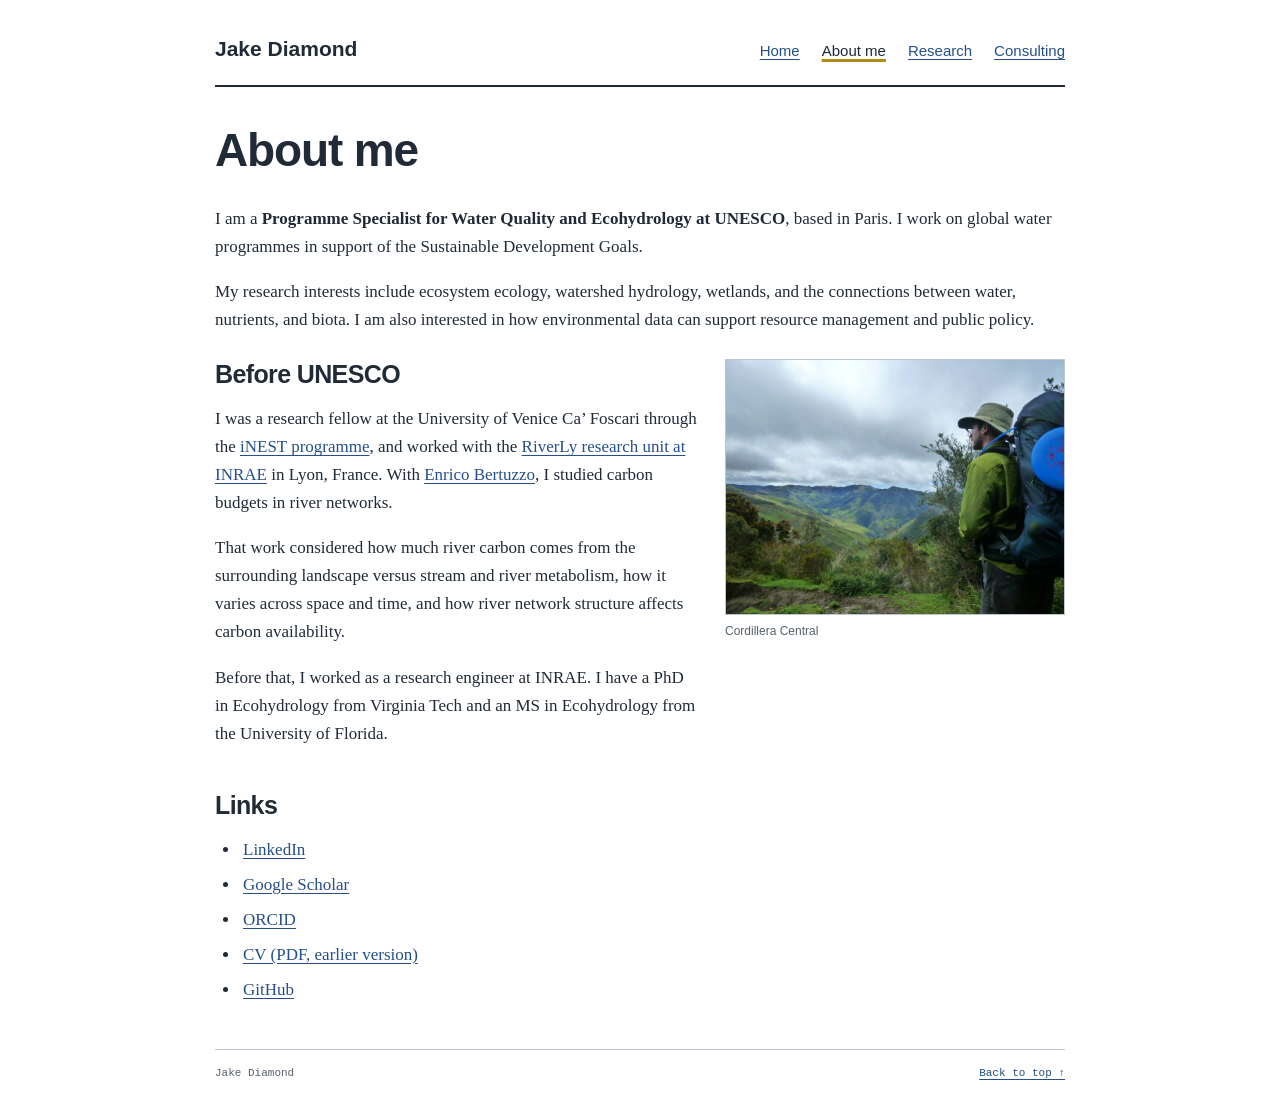
==== commit 58a7da12: "Simplify navigation, synthesize publications, and mask contact email" ====
--- a/about.html
+++ b/about.html
@@ -159,13 +159,10 @@
 
 
 
-<aside class="site-rail" aria-label="Site navigation">
-<a class="site-name" href="index.html">Jake <br>Diamond<span aria-hidden="true">.</span></a>
-<p class="site-subtitle">Water quality<br>&amp; ecohydrology</p>
-<nav aria-label="Main navigation"><a href="index.html">Home</a><a href="about.html">About me</a><a href="research.html">Research</a><a href="business.html">Consulting</a><a href="docs/CV.pdf">CV <small>(archive PDF)</small></a></nav>
-<div class="elsewhere"><p>Elsewhere</p><a href="https://fr.linkedin.com/in/jacobsdiamond">LinkedIn</a><a href="https://scholar.google.com/citations?user=BsBmdAUAAAAJ&amp;hl=en">Google Scholar</a><a href="https://orcid.org/0000-0002-5392-5707">ORCID</a><a href="https://github.com/jakediamond">GitHub</a></div>
-<p class="rail-contact"><a href="mailto:diamondjacob@gmail.com">Email me</a></p>
-</aside>
+<header class="site-header">
+<a class="site-name" href="index.html">Jake Diamond</a>
+<nav aria-label="Main navigation"><a href="index.html">Home</a><a href="about.html">About me</a><a href="research.html">Research</a><a href="business.html">Consulting</a></nav>
+</header>
 
 <div id="header">
 
@@ -175,9 +172,6 @@
 </div>
 
 
-<div class="page-label">
-About me
-</div>
 <h1>
 About me
 </h1>
@@ -211,8 +205,8 @@
 in Ecohydrology from Virginia Tech and an MS in Ecohydrology from the
 University of Florida.</p>
 </div>
-<div id="links-contact" class="section level2">
-<h2>Links &amp; contact</h2>
+<div id="links" class="section level2">
+<h2>Links</h2>
 <ul>
 <li><a href="https://fr.linkedin.com/in/jacobsdiamond">LinkedIn</a></li>
 <li><a
@@ -220,12 +214,11 @@
 Scholar</a></li>
 <li><a href="https://orcid.org/0000-0002-5392-5707">ORCID</a></li>
 <li><a href="docs/CV.pdf">CV (PDF, earlier version)</a></li>
-<li><a
-href="mailto:diamondjacob@gmail.com">diamondjacob@gmail.com</a></li>
+<li><a href="https://github.com/jakediamond">GitHub</a></li>
 </ul>
 </div>
 
-<footer class="site-footer"><span>Jake Diamond · <a href="mailto:diamondjacob@gmail.com">Email</a></span><a href="#">Back to top ↑</a></footer>
+<footer class="site-footer"><span>Jake Diamond</span><a href="#">Back to top ↑</a></footer>
 <script src="site.js" defer></script>
 
 
--- a/styles.css
+++ b/styles.css
@@ -15,10 +15,10 @@
   margin: 0;
 }
 body .main-container {
-  max-width: 1110px;
+  max-width: 920px;
   min-height: 100vh;
   margin: 0 auto;
-  padding: 45px 35px 25px 265px;
+  padding: 32px 35px 25px;
   position: relative;
 }
 a { color: var(--blue); text-decoration: underline; text-underline-offset: 3px; }
@@ -42,28 +42,12 @@
 figure { margin: 0; }
 figcaption { font: 12px/1.45 Arial, Helvetica, sans-serif; color: var(--muted); margin-top: 8px; }
 .page-label { color: var(--muted); font: 12px/1.5 "Courier New", monospace; border-top: 3px solid var(--ink); padding-top: 10px; }
-.site-rail {
-  position: absolute;
-  top: 45px;
-  left: 25px;
-  width: 190px;
-  background: var(--yellow);
-  border: 1px solid var(--ink);
-  box-shadow: 5px 5px 0 var(--ink);
-  padding: 24px 20px 13px;
-  font-family: Arial, Helvetica, sans-serif;
-}
-.site-name { display: block; color: var(--ink); font-size: 34px; font-weight: 800; line-height: .98; letter-spacing: -1.7px; text-decoration: none; }
-.site-name span { color: #a8391d; }
-.site-subtitle { font: 12px/1.5 "Courier New", monospace; margin: 17px 0 22px; }
-.site-rail nav { border-top: 1px solid #766d49; border-bottom: 1px solid #766d49; padding: 12px 0; }
-.site-rail nav a { display: block; font-size: 15px; padding: 5px 7px; margin-left: -7px; color: var(--ink); }
-.site-rail nav a[aria-current="page"] { background: var(--ink); color: #fff; text-decoration: none; }
-.site-rail small { font-size: 10px; }
-.elsewhere { padding-top: 20px; }
-.elsewhere p { font: 11px "Courier New", monospace; margin-bottom: 7px; }
-.elsewhere a { display: block; font-size: 12px; padding: 3px 0; color: var(--ink); }
-.rail-contact { margin-top: 20px; font-size: 13px; }
+/* The navigation stays visible as ordinary links at every screen size. */
+.site-header { display: flex; align-items: baseline; justify-content: space-between; flex-wrap: wrap; gap: 12px 25px; border-bottom: 2px solid var(--ink); padding: 0 0 16px; margin-bottom: 36px; font-family: Arial, sans-serif; }
+.site-name { color: var(--ink); font-weight: 700; font-size: 21px; text-decoration: none; }
+.site-header nav { display: flex; flex-wrap: wrap; gap: 6px 22px; }
+.site-header nav a { font-size: 15px; padding: 5px 0; }
+.site-header nav a[aria-current="page"] { color: var(--ink); text-decoration-thickness: 3px; text-decoration-color: #b18a14; }
 .home-top { display: grid; grid-template-columns: 1.2fr 1fr; gap: 25px; align-items: start; }
 .hello { font-weight: bold; font-size: 20px; }
 .home-photo { margin-top: 8px; transform: rotate(2deg); background: #fff; padding: 7px 7px 11px; border: 1px solid #abb3bb; box-shadow: 3px 4px 0 #e9edf0; }
@@ -94,61 +78,44 @@
 .section img { max-width: 100%; height: auto; margin-bottom: 12px; }
 .profile-links { font: 13px/1.6 Arial, sans-serif; margin: 18px 0; }
 .research-note { color: var(--muted); font-size: 14px; }
-.research-index { background: #f0f3f6; border: 1px solid var(--rule); padding: 20px; margin: 25px 0 35px; }
-.index-header { display: grid; grid-template-columns: 1fr 1.1fr; align-items: start; gap: 20px; }
-.index-header h2 { margin: 0; font-size: 20px; }
-.research-search label { font: 12px Arial, sans-serif; display: block; margin: 0 0 5px; }
-.research-search input { box-sizing: border-box; width: 100%; font: 13px/1.4 Arial, sans-serif; padding: 7px; background: white; color: var(--ink); border: 1px solid #7f8e9b; border-radius: 0; }
-#topic-status { font: 11px Arial, sans-serif; color: var(--muted); margin: 6px 0 12px; }
-#topic-list { list-style: none; padding: 0; margin: 0; }
-#topic-list li { margin: 0; padding: 0; border-top: 1px solid #d4dce2; }
-#topic-list a { display: grid; grid-template-columns: 180px 1fr; gap: 10px; padding: 7px 0; font-size: 14px; }
-#topic-list span:first-child { font: 11px/1.8 "Courier New", monospace; color: var(--muted); }
-.no-topics { font-size: 14px; margin: 15px 0 0; }
+.research-contents { margin: 22px 0 40px; }
+.research-contents ul { padding-left: 20px; }
+.research-contents li { margin: 3px 0; }
+.research-section { margin-top: 42px; border-top: 1px solid var(--rule); padding-top: 22px; }
+.research-section h2 { margin: 0 0 15px; }
+.papers { list-style: none; padding: 0; margin: 28px 0 0; }
+.paper { padding: 0; margin: 0 0 30px; }
+.paper h3 { font: 700 18px/1.4 Arial, sans-serif; letter-spacing: 0; margin: 0 0 7px; }
+.paper .citation { font: 13px/1.6 Arial, sans-serif; color: var(--muted); margin-bottom: 8px; }
+.paper-summary { margin: 0; font-size: 16px; line-height: 1.6; }
+.paper-links { font: 13px/1.6 Arial, sans-serif; margin: 6px 0 0; }
 .expertise-list>ul { columns: 2; column-gap: 35px; }
 .expertise-list>ul>li { break-inside: avoid; margin-bottom: 22px; font-weight: bold; }
 .expertise-list ul ul { font-weight: normal; font-size: 15px; padding-left: 18px; margin-top: 8px; }
 .skip-link { position: fixed; top: -100px; left: 15px; z-index: 2000; padding: 8px 14px; background: var(--ink); color: white; }
 .skip-link:focus { top: 10px; color: white; }
 [hidden] { display: none !important; }
-@media (max-width: 950px) {
-  body .main-container { padding-left: 225px; padding-right: 25px; }
-  .site-rail { width: 165px; padding: 20px 15px 10px; }
-  .site-name { font-size: 31px; }
-  .home-top { grid-template-columns: 1fr; }
-  .home-photo { width: 70%; margin: 8px auto 20px; }
-  .research-figures { gap: 13px; }
-  .research-figures img { height: 120px; }
-}
 @media (max-width: 680px) {
   body { font-size: 16px; }
-  body .main-container { padding: 0 20px 25px; }
-  .site-rail { position: static; width: auto; margin: 0 -20px 27px; padding: 17px 20px 12px; box-shadow: none; border-width: 0 0 2px; }
-  .site-name { font-size: 22px; letter-spacing: -.6px; }
-  .site-name br { display: none; }
-  .site-name br:after { content: " "; }
-  .site-subtitle { display: none; }
-  .site-rail nav { display: flex; flex-wrap: wrap; gap: 3px 16px; padding: 10px 0 0; border: 0; }
-  .site-rail nav a { padding: 4px 6px; margin: 0 -6px; font-size: 13px; }
-  .elsewhere, .rail-contact { display: none; }
+  body .main-container { padding: 22px 20px; }
+  .site-header { margin-bottom: 27px; gap: 10px; }
+  .site-header nav { width: 100%; gap: 4px 20px; }
+  .site-header nav a { font-size: 14px; }
   h1 { font-size: 36px; margin-bottom: 22px; }
-  .home-top { gap: 15px; }
-  .home-photo { width: 86%; }
+  .home-top { grid-template-columns: 1fr; gap: 15px; }
+  .home-photo { width: 86%; margin: 8px auto 20px; }
   .research-figures { grid-template-columns: 1fr; gap: 22px; }
   .research-figures figure { display: flow-root; }
-  .research-figures img { width: 135px; height: 105px; float: left; margin: 0 14px 0 0; padding: 0; border: 0; }
-  .research-figures figcaption { font-size: 12px; }
-  .section-line { align-items: center; }
+  .research-figures img { width: 120px; height: 100px; float: left; margin: 0 14px 0 0; padding: 0; border: 0; }
   .section-line>a { max-width: 145px; text-align: right; }
   .about-photo { float: none; width: 100%; margin: 20px 0; }
-  .section [style*="float:"] { float: none !important; max-width: 100%; margin: 15px 0 !important; }
-  .section img { display: block; margin: auto auto 15px; }
-  .index-header { grid-template-columns: 1fr; gap: 16px; }
-  #topic-list a { grid-template-columns: 1fr; gap: 0; }
   .expertise-list>ul { columns: 1; }
+  .paper h3 { font-size: 17px; }
+  .research-section { margin-top: 32px; }
 }
 @media print {
-  .site-rail, .site-footer, .research-search, .skip-link { display: none !important; }
+  .site-header, .site-footer, .skip-link { display: none !important; }
   body .main-container { padding: 0; max-width: none; }
   .home-photo { transform: none; }
+  .paper { break-inside: avoid; }
 }
